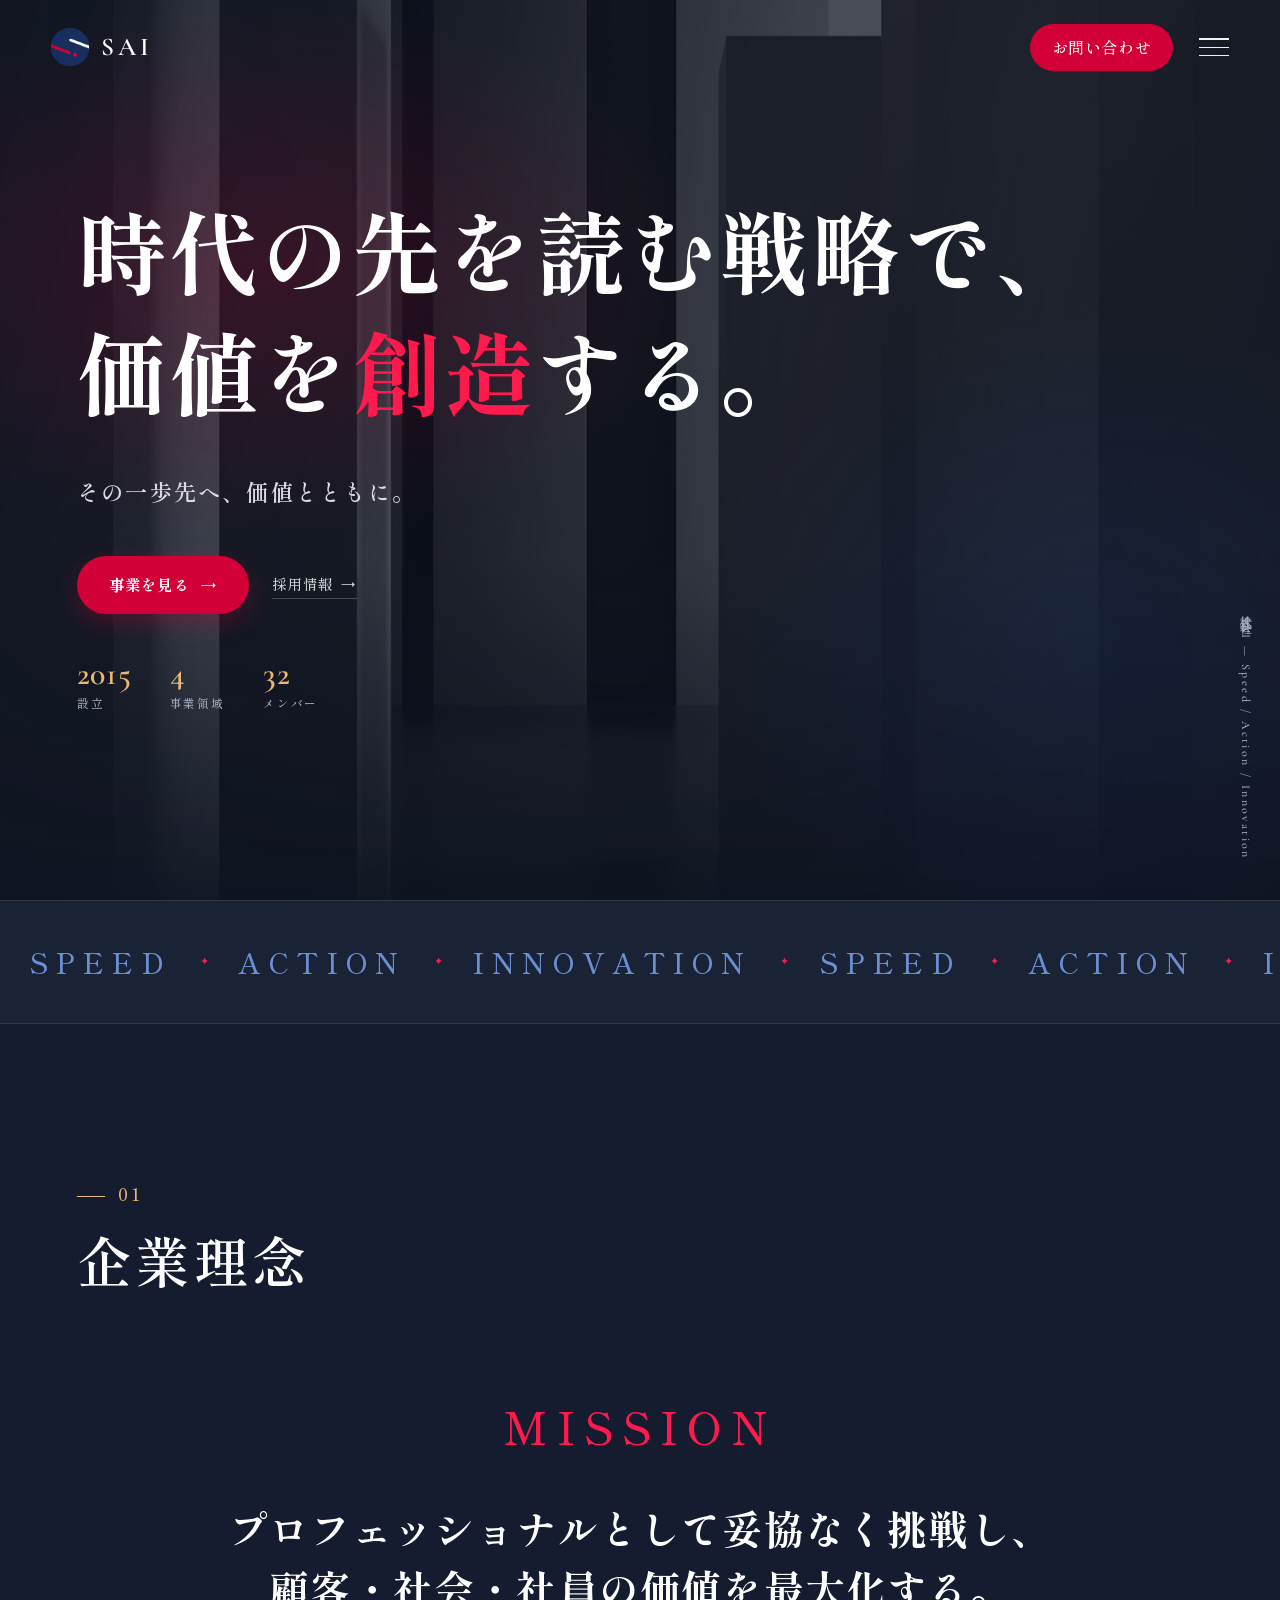
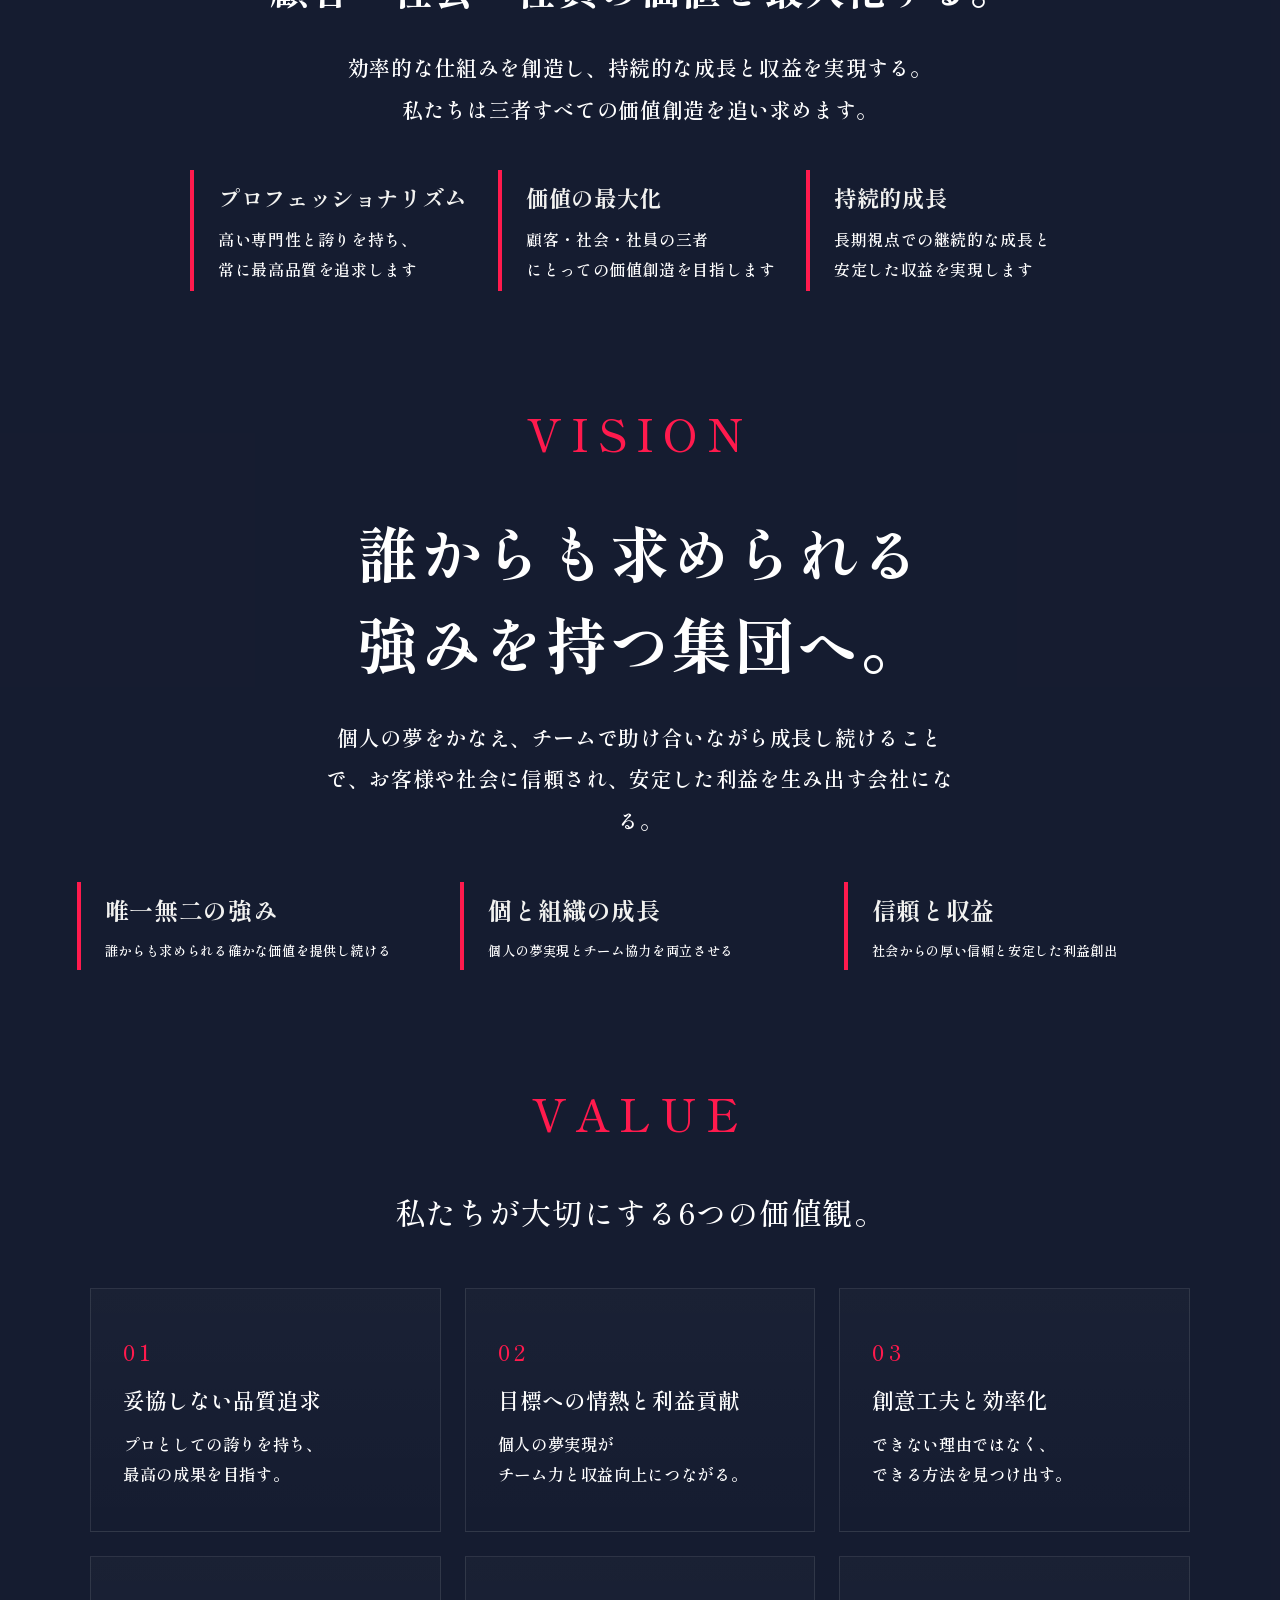
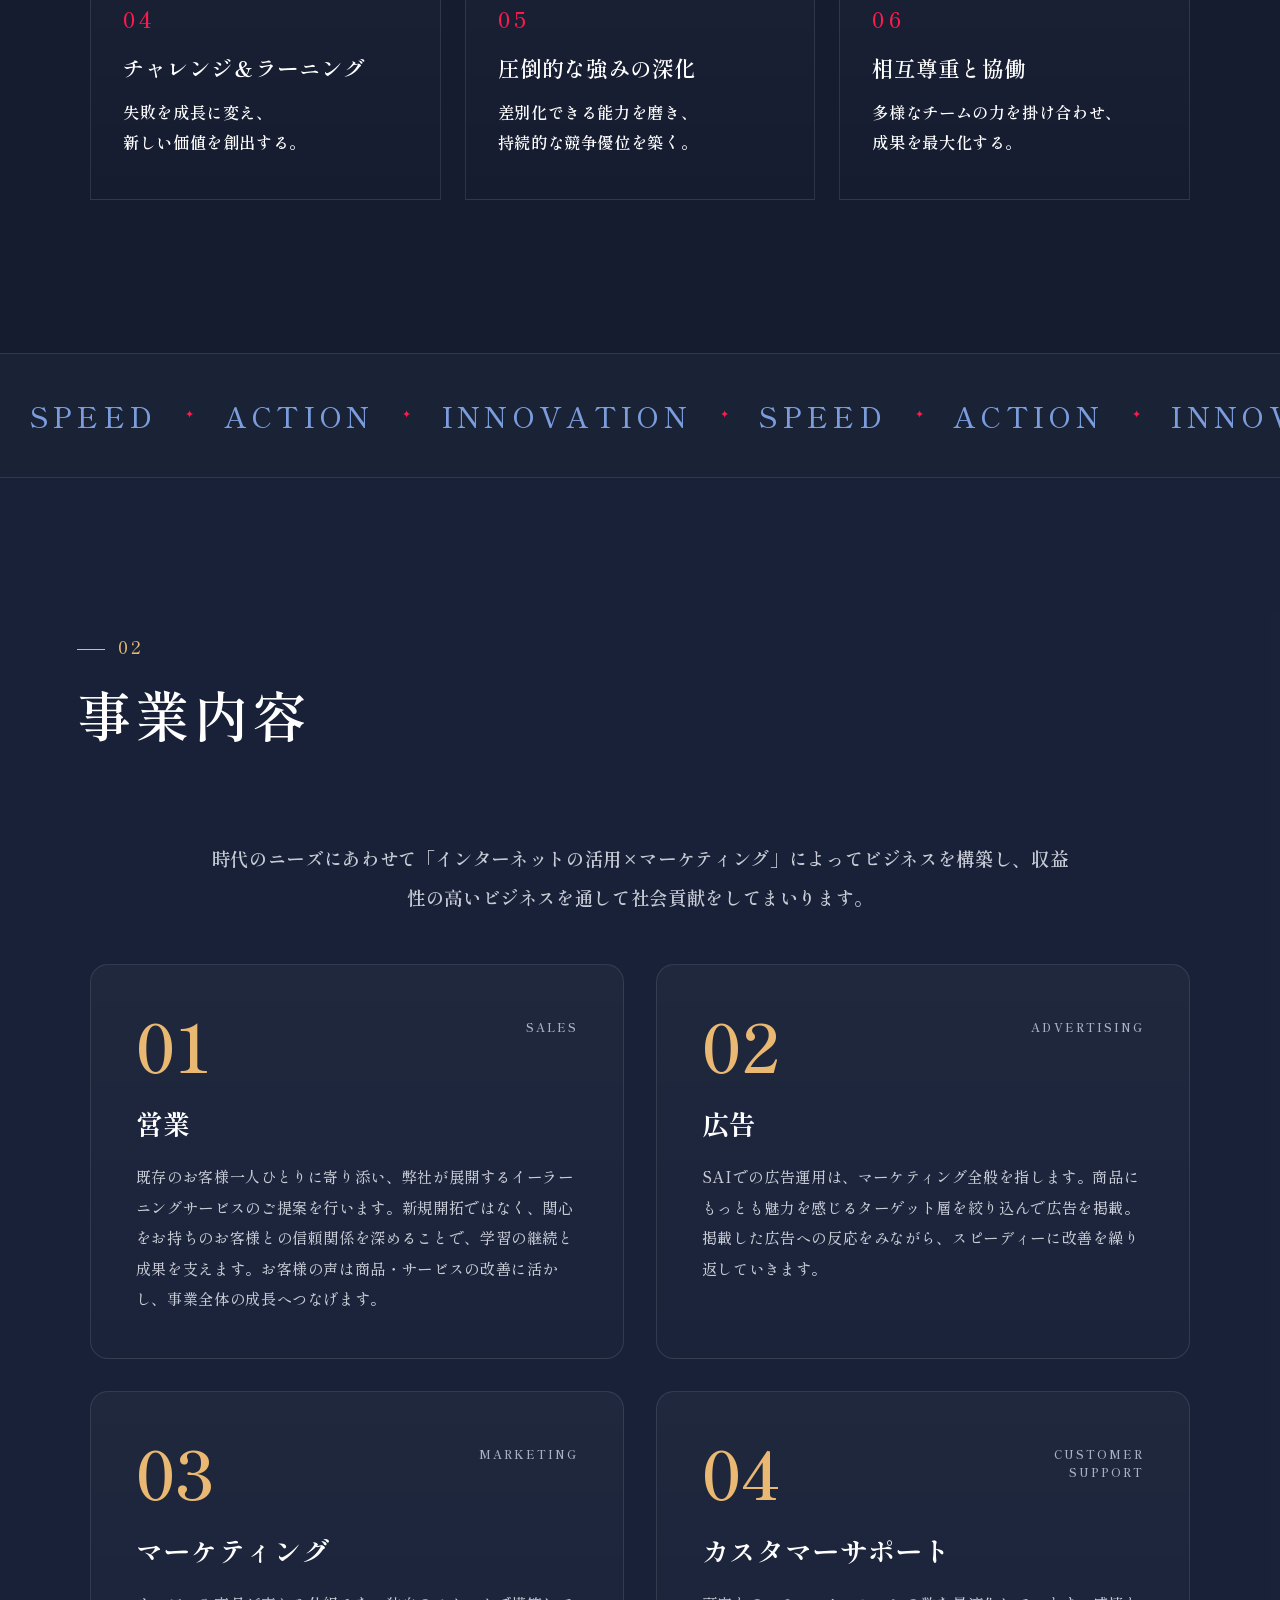
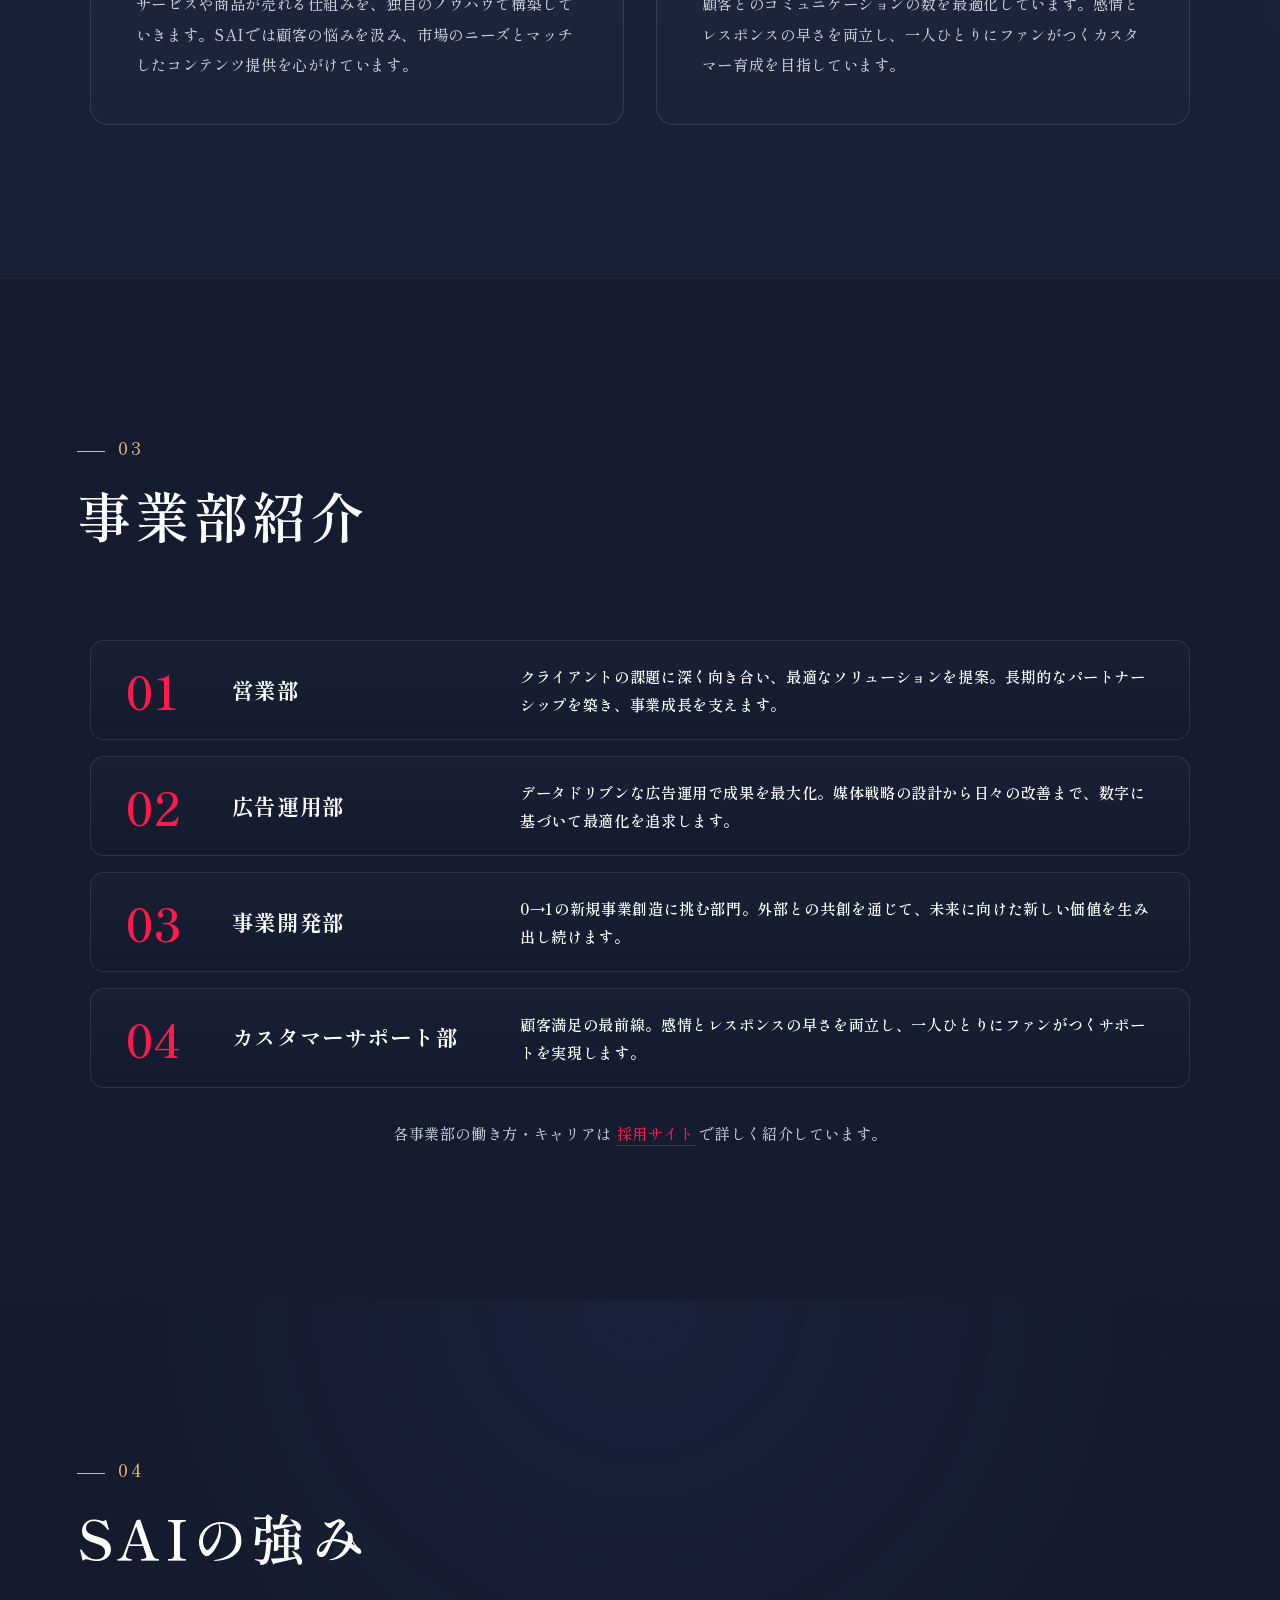
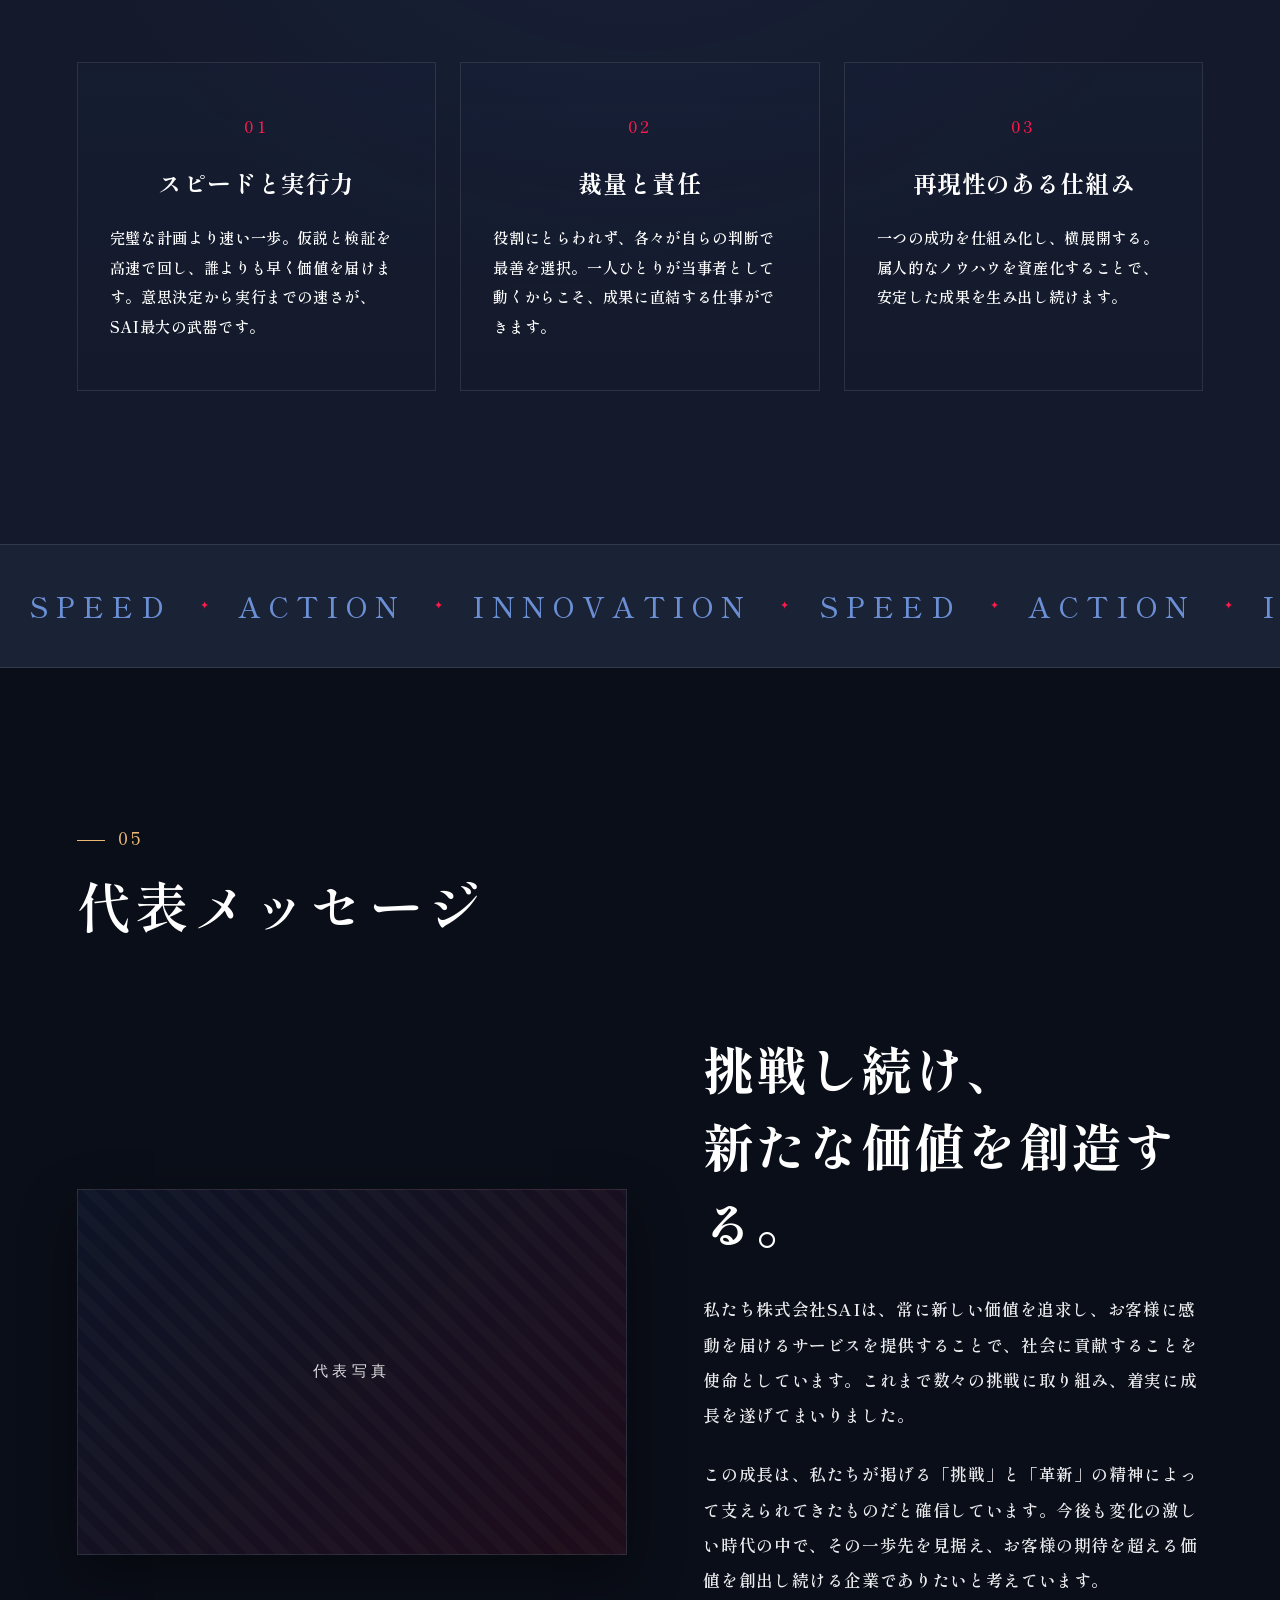
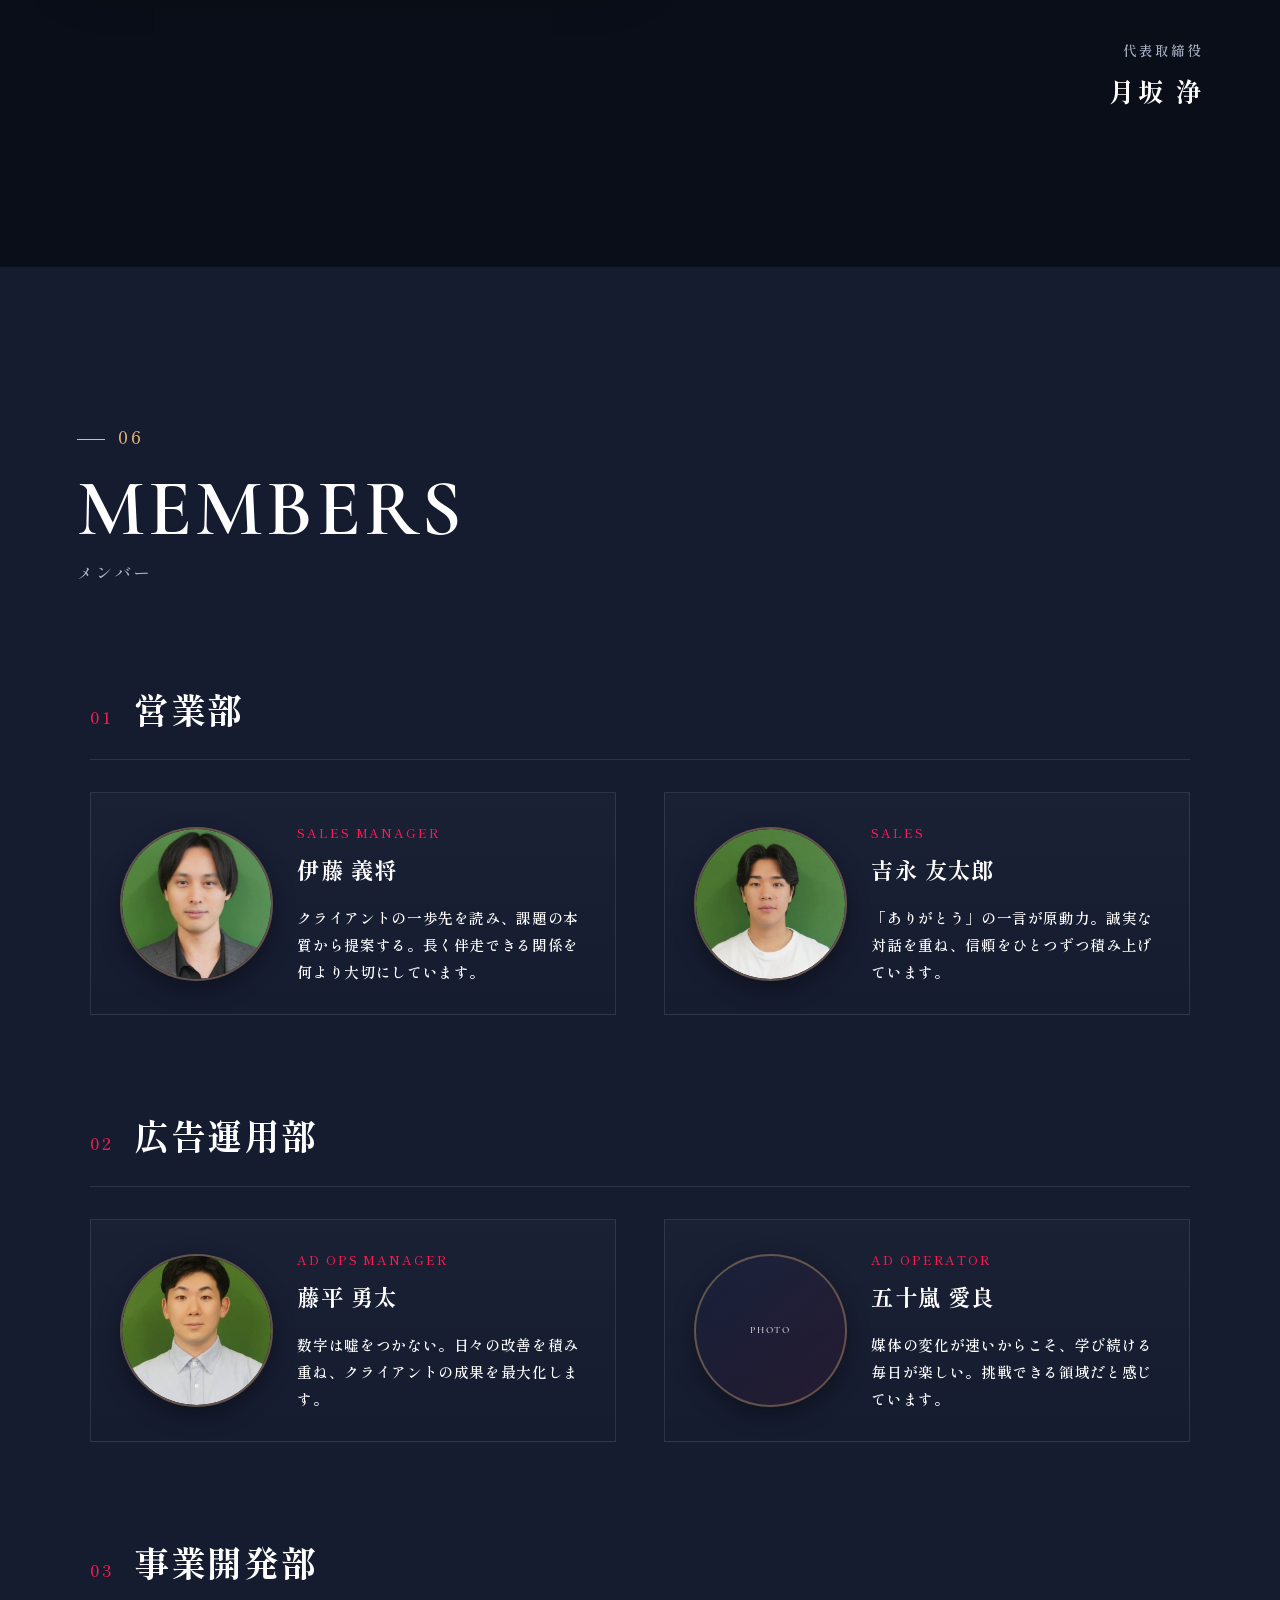
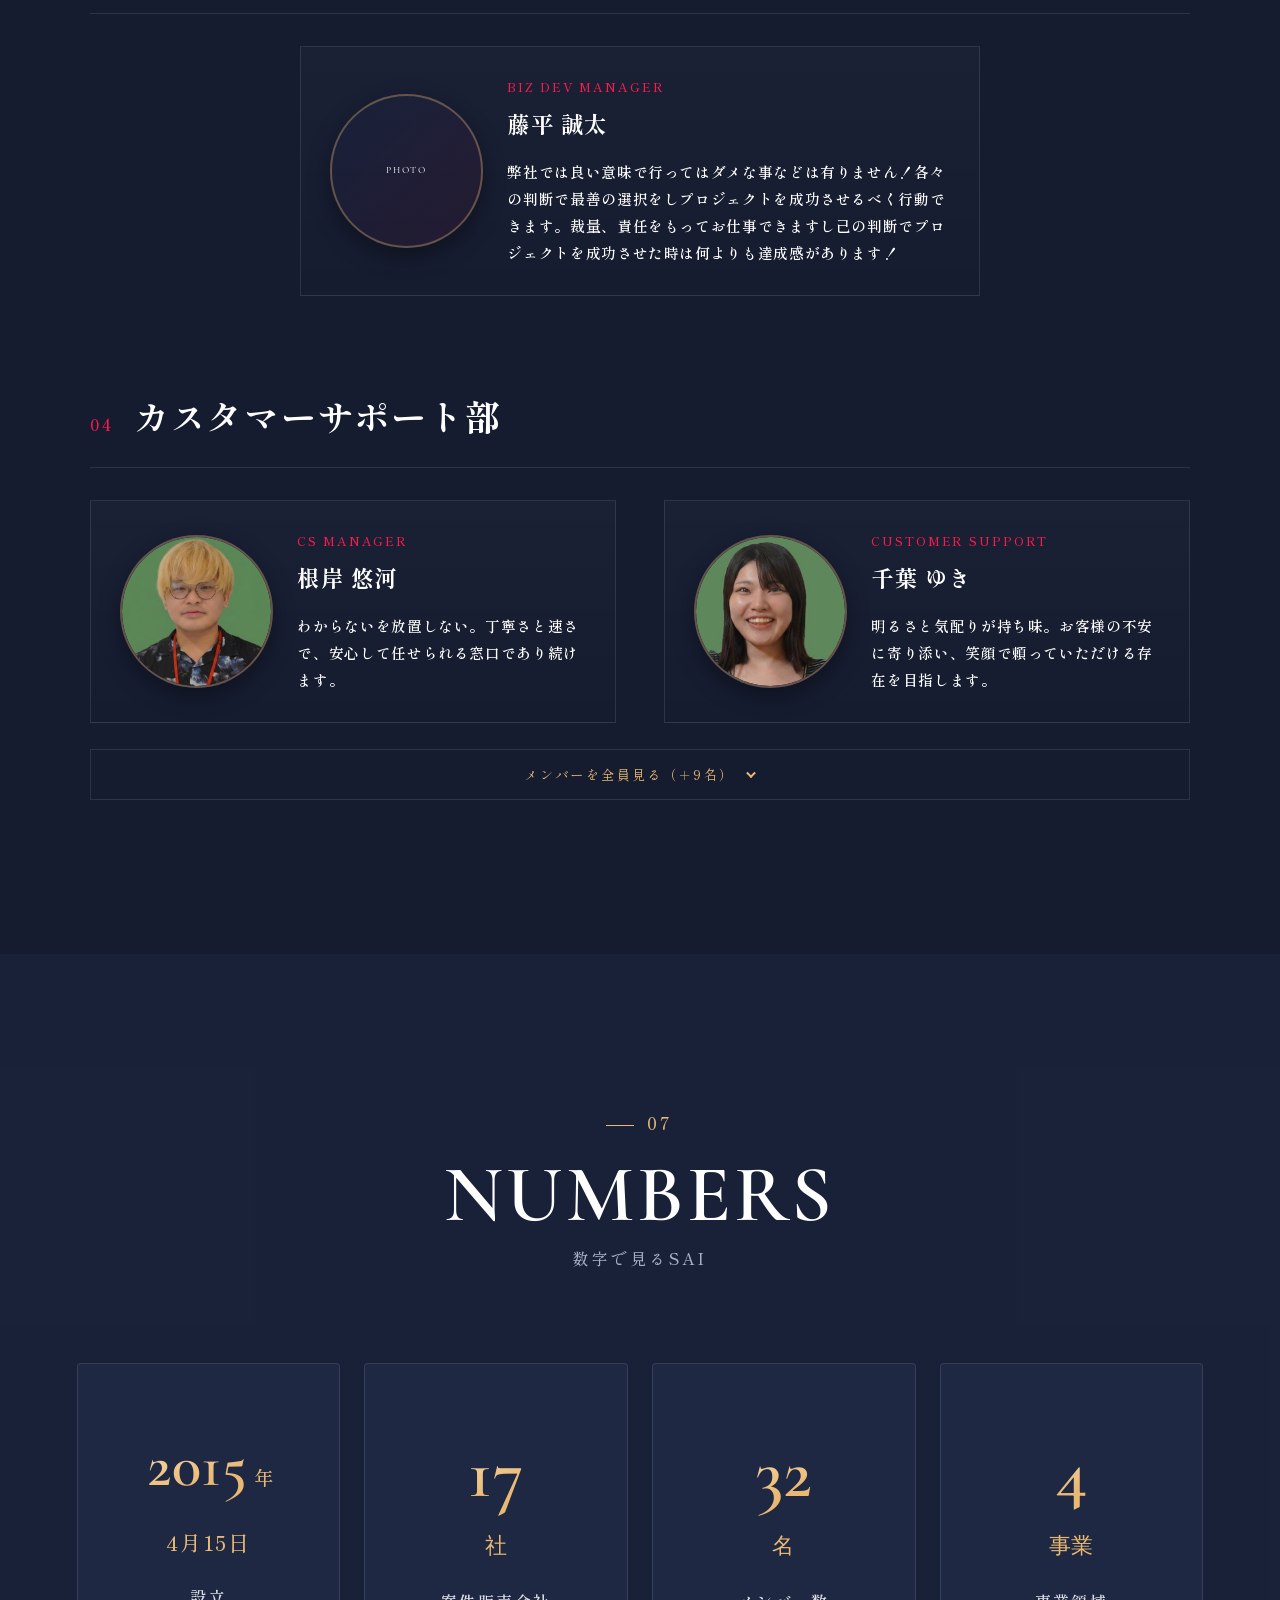
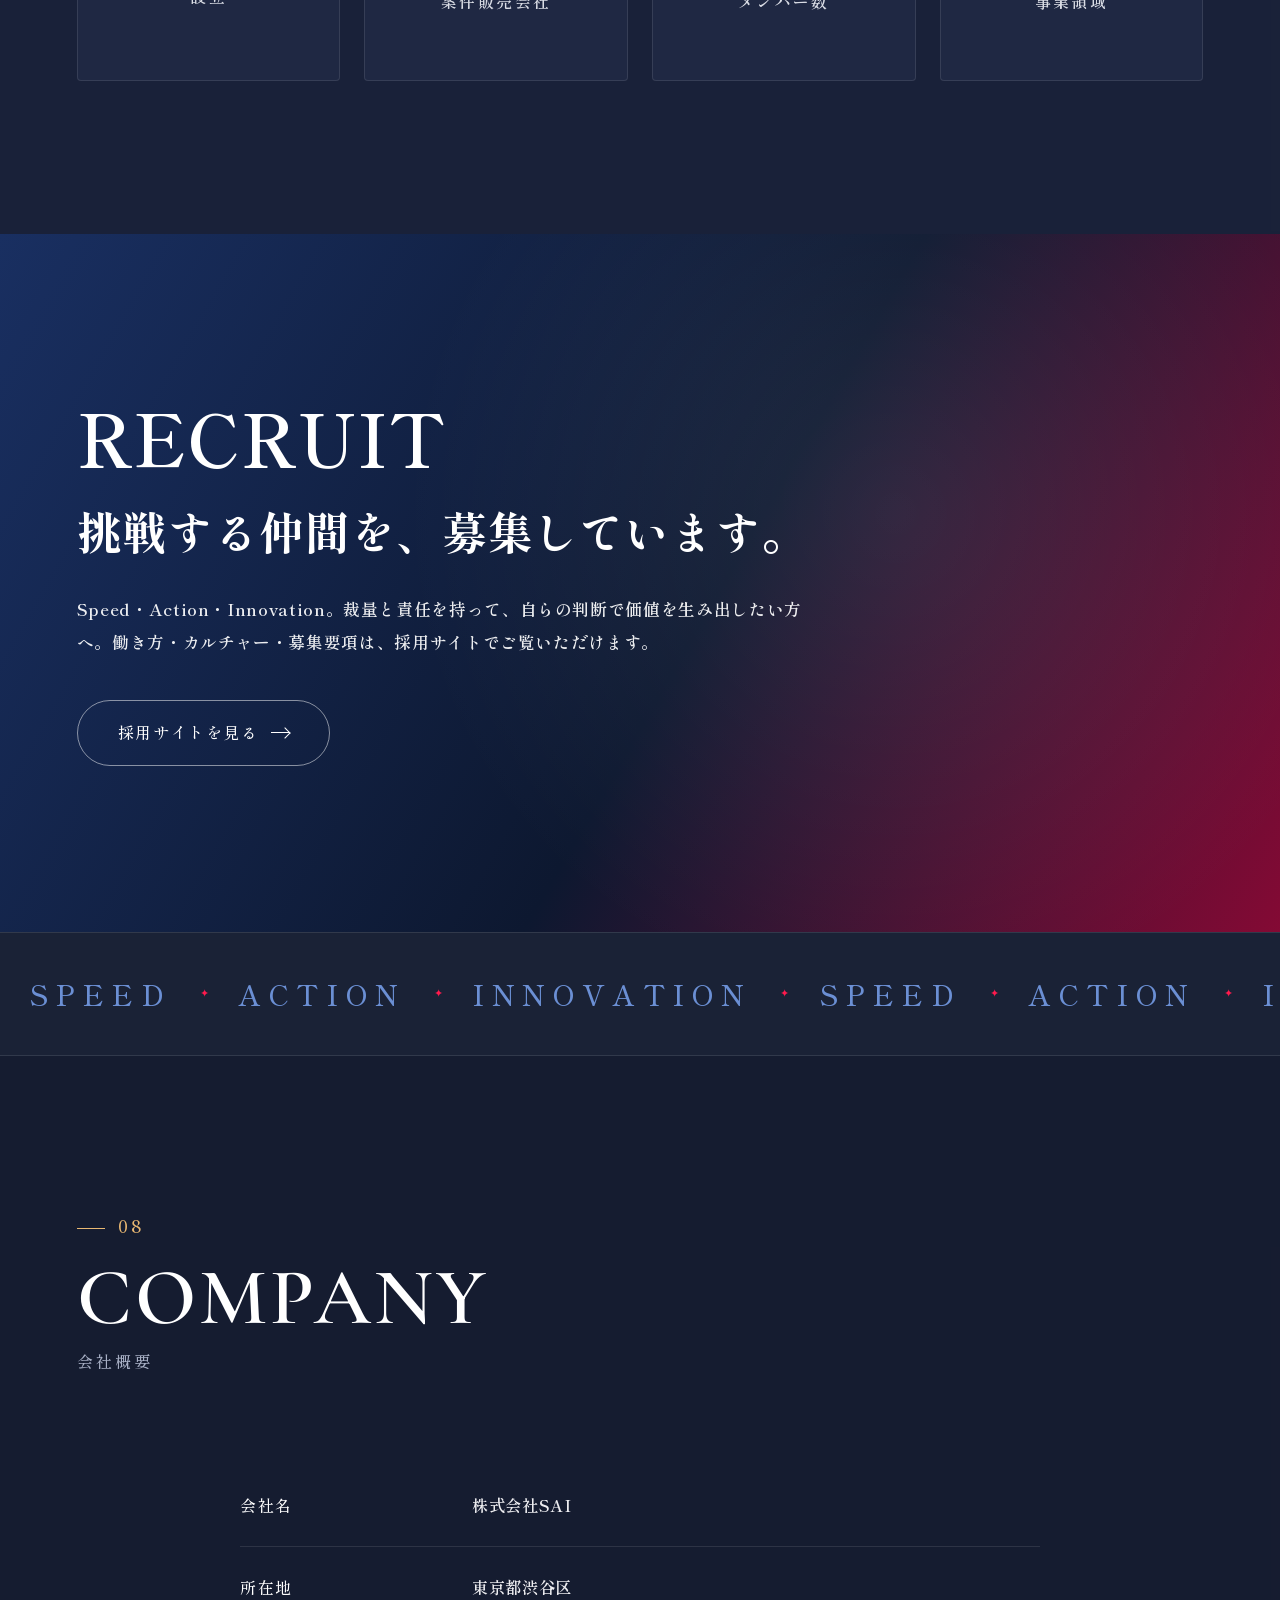
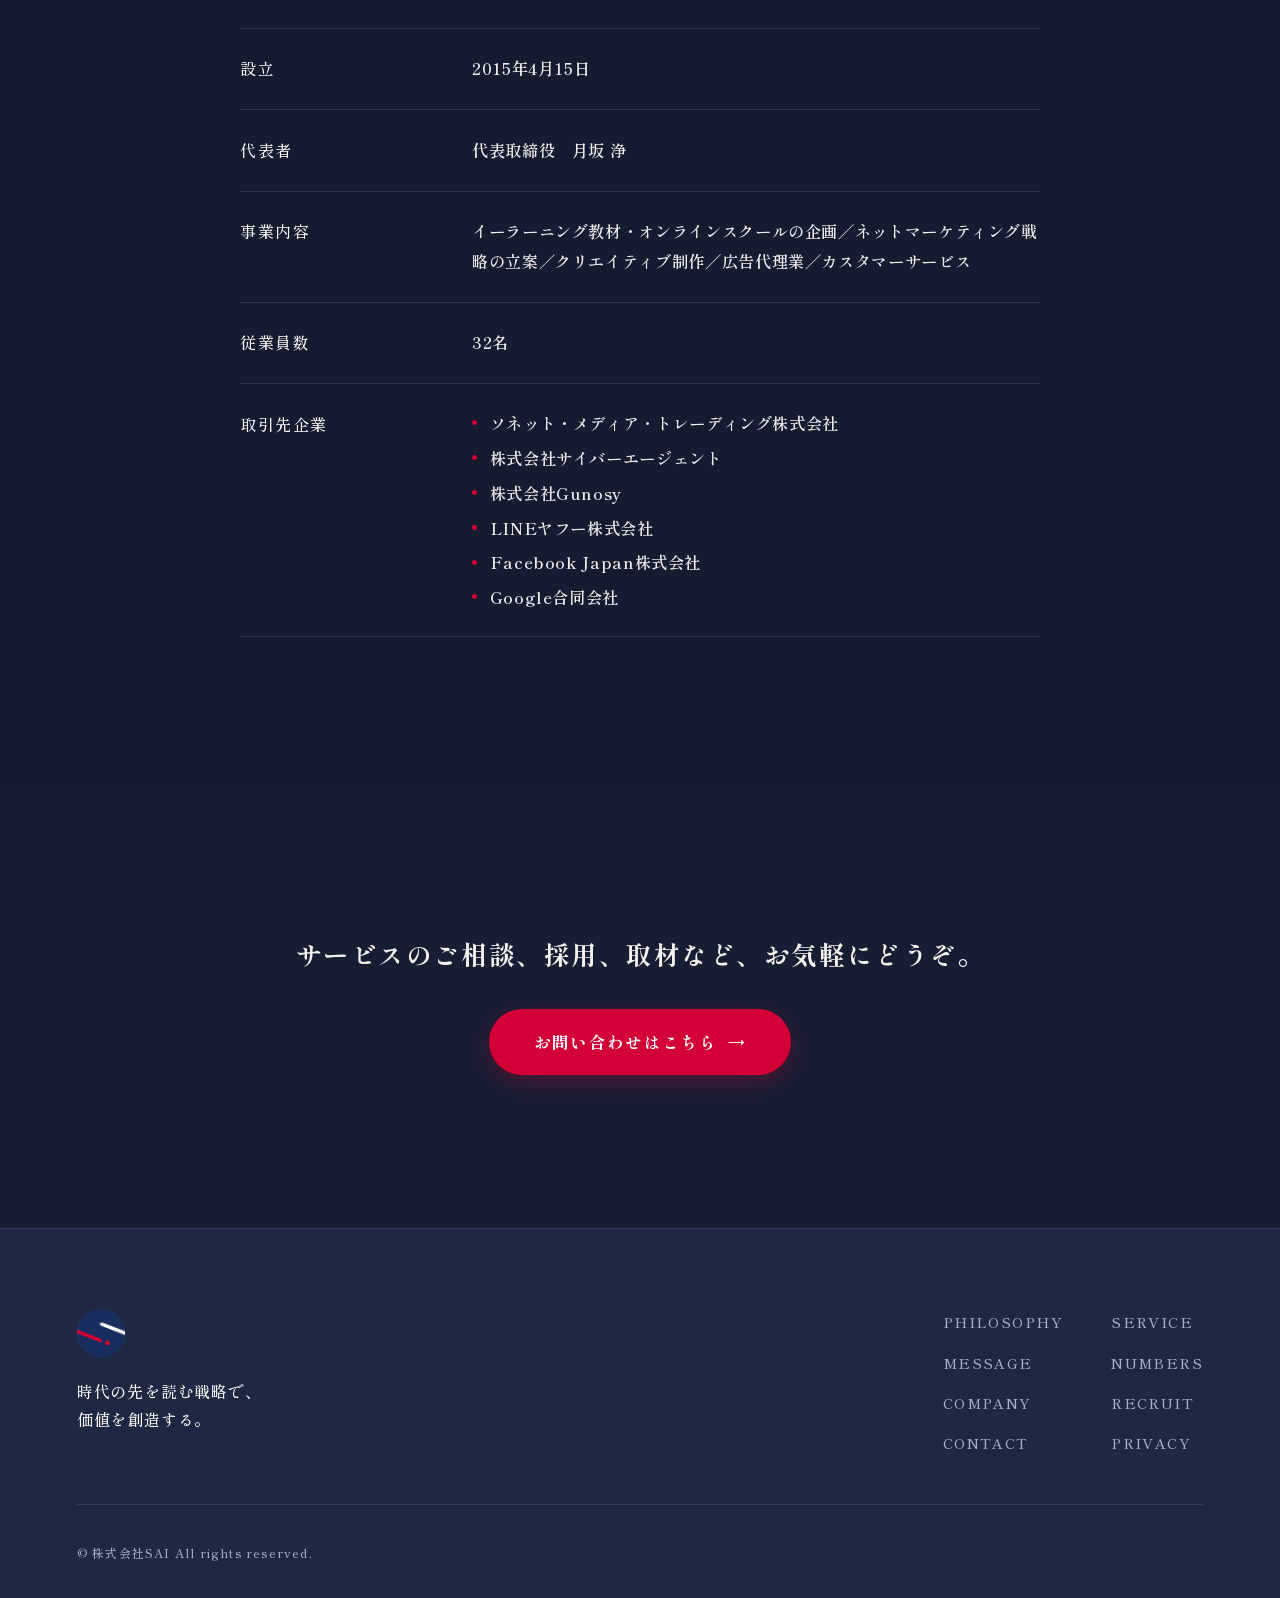
==== index.html @ 4ca471a1 "イラストアイコンを整理（山崎のみ残す） - 五十嵐・CS折りたたみ8名の似顔絵をプレースホルダーに戻し、画像ファイルを削除 - 山崎(Y・M)のイラストのみ維持、実写(伊藤/吉永/藤平勇太/根岸/千葉" ====
<!DOCTYPE html>
<html lang="ja">
<head>
<meta charset="UTF-8">
<meta name="viewport" content="width=device-width, initial-scale=1.0">
<title>株式会社SAI</title>
<meta name="description" content="株式会社SAIのコーポレートサイト。時代の先を読む戦略で、価値を創造する。マーケティング・事業開発・カスタマーサポートで企業の挑戦を加速させます。">
<meta name="keywords" content="株式会社SAI,SAI,マーケティング,広告運用,事業開発,渋谷,コーポレートサイト">
<link rel="icon" href="favicon.png" type="image/png">
<meta property="og:title" content="株式会社SAI">
<meta property="og:description" content="マーケティング・事業開発・カスタマーサポートで企業の挑戦を加速させます。">
<meta property="og:type" content="website">
<link rel="preconnect" href="https://fonts.googleapis.com">
<link rel="preconnect" href="https://fonts.gstatic.com" crossorigin>
<link href="https://fonts.googleapis.com/css2?family=Shippori+Mincho:wght@500;600;700;800&family=Zen+Kaku+Gothic+Antique:wght@400;500;700&family=Cormorant+Garamond:ital,wght@0,500;0,600;1,500&display=swap" rel="stylesheet">
<link rel="stylesheet" href="style.css">
</head>
<body>

<!-- 粒子アニメ背景 -->
<canvas id="particle-canvas"></canvas>
<div class="grain"></div>

<!-- ローディング -->
<div class="loader" id="loader">
    <div class="loader-logo">SAI</div>
    <div class="loader-bar"><span></span></div>
</div>

<!-- ヘッダー -->
<header class="header" id="header">
    <a href="#hero" class="header-logo">
        <img src="logo-mark.png" alt="SAI" class="header-logo-mark">
        <span class="header-logo-text">SAI</span>
    </a>
    <div class="header-actions">
        <a href="contact.html" class="nav-contact">お問い合わせ</a>
        <div class="menu-wrapper">
          <input type="checkbox" id="menu-toggle" hidden>
        
          <label class="menu-icon" for="menu-toggle">
            <span></span>
            <span></span>
            <span></span>
          </label>
        
          <div class="overlay"></div>
        
          <nav class="menu">
            <ul>
              <li><a href="#philosophy">企業理念</a></li>
              <li><a href="#service">事業内容</a></li>
              <li><a href="#members">メンバー</a></li>
              <li><a href="#company">会社概要</a></li>
              <li><a href="contact.html">お問い合わせ</a></li>
              <li><a href="recruit/index.html">採用サイト</a></li>
            </ul>
          </nav>
        </div>
    </div>
</header>

<main>

<section class="hero" id="hero">
    <div class="hero-slideshow" aria-hidden="true">
        <div class="hero-slide is-active" style="background-image:url('images/corp-hero.jpg')"></div>
        <div class="hero-scrim"></div>
    </div>
    <div class="hero-gradient"></div>
    <div class="hero-inner">
        <h1 class="hero-copy">
            <span class="line" data-reveal><span>時代の先を読む戦略で、</span></span>
            <span class="line" data-reveal><span>価値を<em>創造</em>する。</span></span>
        </h1>
        <p class="hero-lead" data-reveal>その一歩先へ、価値とともに。</p>
        <div class="hero-actions" data-reveal>
            <a href="#service" class="hero-cta">事業を見る<span class="hero-cta-arrow" aria-hidden="true">→</span></a>
            <a href="recruit/index.html" class="hero-cta-sub">採用情報<span aria-hidden="true">→</span></a>
        </div>
        <ul class="hero-trust" data-reveal>
            <li><strong>2015</strong><span>設立</span></li>
            <li><strong>4</strong><span>事業領域</span></li>
            <li><strong>32</strong><span>メンバー</span></li>
        </ul>
    </div>
    <div class="hero-side">株式会社SAI &mdash; Speed / Action / Innovation</div>
</section>


<div class="marquee" aria-hidden="true">
    <div class="marquee-track">
        <div class="marquee-set"><span class="marquee-word">SPEED</span><span class="marquee-dot">✦</span><span class="marquee-word">ACTION</span><span class="marquee-dot">✦</span><span class="marquee-word">INNOVATION</span><span class="marquee-dot">✦</span></div>
        <div class="marquee-set"><span class="marquee-word">SPEED</span><span class="marquee-dot">✦</span><span class="marquee-word">ACTION</span><span class="marquee-dot">✦</span><span class="marquee-word">INNOVATION</span><span class="marquee-dot">✦</span></div>
    </div>
</div>


<section class="philosophy" id="philosophy">
    <div class="sec-head" data-reveal>
        <span class="sec-num">01</span>
        <h2 class="sec-en sec-ja-main">企業理念</h2>
    </div>

    <div class="phil-block" data-reveal>
        <p class="phil-label">MISSION</p>
        <h3 class="phil-main centered">プロフェッショナルとして妥協なく挑戦し、<br>顧客・社会・社員の価値を最大化する。</h3>
        <p class="phil-text">効率的な仕組みを創造し、持続的な成長と収益を実現する。<br>私たちは三者すべての価値創造を追い求めます。</p>
        <div class="phil-mini-grid">
            <div class="phil-mini"><h4>プロフェッショナリズム</h4><p>高い専門性と誇りを持ち、<br>常に最高品質を追求します</p></div>
            <div class="phil-mini"><h4>価値の最大化</h4><p>顧客・社会・社員の三者<br>にとっての価値創造を目指します</p></div>
            <div class="phil-mini"><h4>持続的成長</h4><p>長期視点での継続的な成長と<br>安定した収益を実現します</p></div>
        </div>
    </div>

    <div class="phil-block vision-block" data-reveal>
        <p class="phil-label">VISION</p>
        <h3 class="phil-main">誰からも求められる<br>強みを持つ集団へ。</h3>
        <p class="phil-text">個人の夢をかなえ、チームで助け合いながら成長し続けることで、お客様や社会に信頼され、安定した利益を生み出す会社になる。</p>
        <div class="phil-mini-grid">
            <div class="phil-mini"><h4>唯一無二の強み</h4><p>誰からも求められる確かな価値を提供し続ける</p></div>
            <div class="phil-mini"><h4>個と組織の成長</h4><p>個人の夢実現とチーム協力を両立させる</p></div>
            <div class="phil-mini"><h4>信頼と収益</h4><p>社会からの厚い信頼と安定した利益創出</p></div>
        </div>
    </div>

    <div class="phil-values">
        <p class="phil-label" data-reveal>VALUE</p>
        <h3 class="phil-values-lead" data-reveal>私たちが大切にする6つの価値観。</h3>
        <div class="value-grid value-grid-6">
            <div class="value-card" data-reveal>
                <span class="value-num">01</span>
                <h4>妥協しない品質追求</h4>
                <p class="value-desc">プロとしての誇りを持ち、<br>最高の成果を目指す。</p>
            </div>
            <div class="value-card" data-reveal>
                <span class="value-num">02</span>
                <h4>目標への情熱と利益貢献</h4>
                <p class="value-desc">個人の夢実現が<br>チーム力と収益向上につながる。</p>
            </div>
            <div class="value-card" data-reveal>
                <span class="value-num">03</span>
                <h4>創意工夫と効率化</h4>
                <p class="value-desc">できない理由ではなく、<br>できる方法を見つけ出す。</p>
            </div>
            <div class="value-card" data-reveal>
                <span class="value-num">04</span>
                <h4>チャレンジ＆ラーニング</h4>
                <p class="value-desc">失敗を成長に変え、<br>新しい価値を創出する。</p>
            </div>
            <div class="value-card" data-reveal>
                <span class="value-num">05</span>
                <h4>圧倒的な強みの深化</h4>
                <p class="value-desc">差別化できる能力を磨き、<br>持続的な競争優位を築く。</p>
            </div>
            <div class="value-card" data-reveal>
                <span class="value-num">06</span>
                <h4>相互尊重と協働</h4>
                <p class="value-desc">多様なチームの力を掛け合わせ、<br>成果を最大化する。</p>
            </div>
        </div>
    </div>
</section>


<div class="marquee marquee-reverse" aria-hidden="true">
    <div class="marquee-track">
        <div class="marquee-set"><span class="marquee-word">SPEED</span><span class="marquee-dot">✦</span><span class="marquee-word">ACTION</span><span class="marquee-dot">✦</span><span class="marquee-word">INNOVATION</span><span class="marquee-dot">✦</span></div>
        <div class="marquee-set"><span class="marquee-word">SPEED</span><span class="marquee-dot">✦</span><span class="marquee-word">ACTION</span><span class="marquee-dot">✦</span><span class="marquee-word">INNOVATION</span><span class="marquee-dot">✦</span></div>
    </div>
</div>


<section class="service" id="service">
    <div class="sec-head" data-reveal>
        <span class="sec-num">02</span>
        <h2 class="sec-en sec-ja-main">事業内容</h2>
    </div>

    <p class="svc-lead" data-reveal>時代のニーズにあわせて「インターネットの活用×マーケティング」によってビジネスを構築し、収益性の高いビジネスを通して社会貢献をしてまいります。</p>

    <div class="svc-grid">
        <article class="svc-card" data-reveal>
            <div class="svc-head">
                <span class="svc-no">01</span>
                <span class="svc-en">SALES</span>
            </div>
            <h3 class="svc-title">営業</h3>
            <p class="svc-text">既存のお客様一人ひとりに寄り添い、弊社が展開するイーラーニングサービスのご提案を行います。新規開拓ではなく、関心をお持ちのお客様との信頼関係を深めることで、学習の継続と成果を支えます。お客様の声は商品・サービスの改善に活かし、事業全体の成長へつなげます。</p>
        </article>

        <article class="svc-card" data-reveal>
            <div class="svc-head">
                <span class="svc-no">02</span>
                <span class="svc-en">ADVERTISING</span>
            </div>
            <h3 class="svc-title">広告</h3>
            <p class="svc-text">SAIでの広告運用は、マーケティング全般を指します。商品にもっとも魅力を感じるターゲット層を絞り込んで広告を掲載。掲載した広告への反応をみながら、スピーディーに改善を繰り返していきます。</p>
        </article>

        <article class="svc-card" data-reveal>
            <div class="svc-head">
                <span class="svc-no">03</span>
                <span class="svc-en">MARKETING</span>
            </div>
            <h3 class="svc-title">マーケティング</h3>
            <p class="svc-text">サービスや商品が売れる仕組みを、独自のノウハウで構築していきます。SAIでは顧客の悩みを汲み、市場のニーズとマッチしたコンテンツ提供を心がけています。</p>
        </article>

        <article class="svc-card" data-reveal>
            <div class="svc-head">
                <span class="svc-no">04</span>
                <span class="svc-en">CUSTOMER<br>SUPPORT</span>
            </div>
            <h3 class="svc-title">カスタマーサポート</h3>
            <p class="svc-text">顧客とのコミュニケーションの数を最適化しています。感情とレスポンスの早さを両立し、一人ひとりにファンがつくカスタマー育成を目指しています。</p>
        </article>
    </div>
</section>


<!-- 事業部紹介（概要） -->
<section class="dept-intro" id="dept-intro">
    <div class="sec-head" data-reveal>
        <span class="sec-num">03</span>
        <h2 class="sec-en sec-ja-main">事業部紹介</h2>
    </div>
    <div class="dept-intro-grid">
        <article class="dept-intro-card" data-reveal>
            <span class="dept-intro-no">01</span>
            <h3>営業部</h3>
            <p>クライアントの課題に深く向き合い、最適なソリューションを提案。長期的なパートナーシップを築き、事業成長を支えます。</p>
        </article>
        <article class="dept-intro-card" data-reveal>
            <span class="dept-intro-no">02</span>
            <h3>広告運用部</h3>
            <p>データドリブンな広告運用で成果を最大化。媒体戦略の設計から日々の改善まで、数字に基づいて最適化を追求します。</p>
        </article>
        <article class="dept-intro-card" data-reveal>
            <span class="dept-intro-no">03</span>
            <h3>事業開発部</h3>
            <p>0→1の新規事業創造に挑む部門。外部との共創を通じて、未来に向けた新しい価値を生み出し続けます。</p>
        </article>
        <article class="dept-intro-card" data-reveal>
            <span class="dept-intro-no">04</span>
            <h3>カスタマーサポート部</h3>
            <p>顧客満足の最前線。感情とレスポンスの早さを両立し、一人ひとりにファンがつくサポートを実現します。</p>
        </article>
    </div>
    <p class="dept-intro-more" data-reveal>各事業部の働き方・キャリアは <a href="recruit/index.html">採用サイト</a> で詳しく紹介しています。</p>
</section>


<!-- 強み -->
<section class="strength" id="strength">
    <div class="sec-head" data-reveal>
        <span class="sec-num">04</span>
        <h2 class="sec-en sec-ja-main">SAIの強み</h2>
    </div>
    <div class="strength-grid">
        <article class="strength-card" data-reveal>
            <span class="strength-no">01</span>
            <h3>スピードと実行力</h3>
            <p>完璧な計画より速い一歩。仮説と検証を高速で回し、誰よりも早く価値を届けます。意思決定から実行までの速さが、SAI最大の武器です。</p>
        </article>
        <article class="strength-card" data-reveal>
            <span class="strength-no">02</span>
            <h3>裁量と責任</h3>
            <p>役割にとらわれず、各々が自らの判断で最善を選択。一人ひとりが当事者として動くからこそ、成果に直結する仕事ができます。</p>
        </article>
        <article class="strength-card" data-reveal>
            <span class="strength-no">03</span>
            <h3>再現性のある仕組み</h3>
            <p>一つの成功を仕組み化し、横展開する。属人的なノウハウを資産化することで、安定した成果を生み出し続けます。</p>
        </article>
    </div>
</section>


<div class="marquee" aria-hidden="true">
    <div class="marquee-track">
        <div class="marquee-set"><span class="marquee-word">SPEED</span><span class="marquee-dot">✦</span><span class="marquee-word">ACTION</span><span class="marquee-dot">✦</span><span class="marquee-word">INNOVATION</span><span class="marquee-dot">✦</span></div>
        <div class="marquee-set"><span class="marquee-word">SPEED</span><span class="marquee-dot">✦</span><span class="marquee-word">ACTION</span><span class="marquee-dot">✦</span><span class="marquee-word">INNOVATION</span><span class="marquee-dot">✦</span></div>
    </div>
</div>


<section class="message" id="message">
    <div class="sec-head" data-reveal>
        <span class="sec-num">05</span>
        <h2 class="sec-en sec-ja-main">代表メッセージ</h2>
    </div>
    <div class="message-inner">
        <div class="message-photo" data-reveal>
            <div class="ceo-photo is-ph"><span class="ph-label">代表写真</span></div>
        </div>
        <div class="message-body" data-reveal>
            <h3 class="message-catch">挑戦し続け、<br>新たな価値を創造する。</h3>
            <p class="message-text">私たち株式会社SAIは、常に新しい価値を追求し、お客様に感動を届けるサービスを提供することで、社会に貢献することを使命としています。これまで数々の挑戦に取り組み、着実に成長を遂げてまいりました。</p>
            <p class="message-text">この成長は、私たちが掲げる「挑戦」と「革新」の精神によって支えられてきたものだと確信しています。今後も変化の激しい時代の中で、その一歩先を見据え、お客様の期待を超える価値を創出し続ける企業でありたいと考えています。</p>
            <div class="message-sign">
                <div class="sign-name"><span>代表取締役</span><strong>月坂 浄</strong></div>
            </div>
        </div>
    </div>
</section>


<!-- メンバー（事業部別・各部2名） -->
<section class="members" id="members">
    <div class="sec-head" data-reveal>
        <span class="sec-num">06</span>
        <h2 class="sec-en">MEMBERS</h2>
        <p class="sec-ja">メンバー</p>
    </div>

    <div class="dept-list">

        <div class="dept" data-reveal>
            <div class="dept-head">
                <span class="dept-no">01</span>
                <h3 class="dept-name">営業部</h3>
            </div>
            <div class="dept-members">
                <article class="mem-card">
                    <div class="mem-photo"><img src="images/members/itou-icon.jpg" alt="伊藤 義将"></div>
                    <div class="mem-body">
                        <p class="mem-role">SALES MANAGER</p>
                        <h4 class="mem-name">伊藤 義将</h4>
                        <p class="mem-comment">クライアントの一歩先を読み、課題の本質から提案する。長く伴走できる関係を何より大切にしています。</p>
                    </div>
                </article>
                <article class="mem-card">
                    <div class="mem-photo"><img src="images/members/yoshinaga-icon.jpg" alt="吉永 友太郎"></div>
                    <div class="mem-body">
                        <p class="mem-role">SALES</p>
                        <h4 class="mem-name">吉永 友太郎</h4>
                        <p class="mem-comment">「ありがとう」の一言が原動力。誠実な対話を重ね、信頼をひとつずつ積み上げています。</p>
                    </div>
                </article>
            </div>
        </div>

        <div class="dept" data-reveal>
            <div class="dept-head">
                <span class="dept-no">02</span>
                <h3 class="dept-name">広告運用部</h3>
            </div>
            <div class="dept-members">
                <article class="mem-card">
                    <div class="mem-photo"><img src="images/members/fujihira-icon.jpg" alt="藤平 勇太"></div>
                    <div class="mem-body">
                        <p class="mem-role">AD OPS MANAGER</p>
                        <h4 class="mem-name">藤平 勇太</h4>
                        <p class="mem-comment">数字は嘘をつかない。日々の改善を積み重ね、クライアントの成果を最大化します。</p>
                    </div>
                </article>
                <article class="mem-card">
                    <div class="mem-photo"><span class="ph-label">PHOTO</span></div>
                    <div class="mem-body">
                        <p class="mem-role">AD OPERATOR</p>
                        <h4 class="mem-name">五十嵐 愛良</h4>
                        <p class="mem-comment">媒体の変化が速いからこそ、学び続ける毎日が楽しい。挑戦できる領域だと感じています。</p>
                    </div>
                </article>
            </div>
        </div>

        <div class="dept" data-reveal>
            <div class="dept-head">
                <span class="dept-no">03</span>
                <h3 class="dept-name">事業開発部</h3>
            </div>
            <div class="dept-members dept-solo">
                <article class="mem-card">
                    <div class="mem-photo"><span class="ph-label">PHOTO</span></div>
                    <div class="mem-body">
                        <p class="mem-role">BIZ DEV MANAGER</p>
                        <h4 class="mem-name">藤平 誠太</h4>
                        <p class="mem-comment">弊社では良い意味で行ってはダメな事などは有りません！各々の判断で最善の選択をしプロジェクトを成功させるべく行動できます。裁量、責任をもってお仕事できますし己の判断でプロジェクトを成功させた時は何よりも達成感があります！</p>
                    </div>
                </article>
            </div>
        </div>

        <div class="dept" data-reveal>
            <div class="dept-head">
                <span class="dept-no">04</span>
                <h3 class="dept-name">カスタマーサポート部</h3>
            </div>
            <div class="dept-members">
                <article class="mem-card">
                    <div class="mem-photo"><img src="images/members/negishi-icon.jpg" alt="根岸 悠河"></div>
                    <div class="mem-body">
                        <p class="mem-role">CS MANAGER</p>
                        <h4 class="mem-name">根岸 悠河</h4>
                        <p class="mem-comment">わからないを放置しない。丁寧さと速さで、安心して任せられる窓口であり続けます。</p>
                    </div>
                </article>
                <article class="mem-card">
                    <div class="mem-photo"><img src="images/members/chiba-icon.jpg" alt="千葉 ゆき"></div>
                    <div class="mem-body">
                        <p class="mem-role">CUSTOMER SUPPORT</p>
                        <h4 class="mem-name">千葉 ゆき</h4>
                        <p class="mem-comment">明るさと気配りが持ち味。お客様の不安に寄り添い、笑顔で頼っていただける存在を目指します。</p>
                    </div>
                </article>
            </div>

            <!-- 3人目以降は折りたたみ。この .dept-members の中に .mem-card を足すだけで
                 下のボタンが自動表示され、人数（＋N名）も自動計算される。
                 空のあいだはボタンごと非表示になる。 -->
            <div class="dept-more" id="dept-more-cs" inert>
                <div class="dept-members">
                    <article class="mem-card">
                        <div class="mem-photo"><span class="ph-label">PHOTO</span></div>
                        <div class="mem-body">
                            <p class="mem-role">CUSTOMER SUPPORT</p>
                            <h4 class="mem-name">I・K</h4>
                        </div>
                    </article>
                    <article class="mem-card">
                        <div class="mem-photo"><span class="ph-label">PHOTO</span></div>
                        <div class="mem-body">
                            <p class="mem-role">CUSTOMER SUPPORT</p>
                            <h4 class="mem-name">K・M</h4>
                        </div>
                    </article>
                    <article class="mem-card">
                        <div class="mem-photo"><span class="ph-label">PHOTO</span></div>
                        <div class="mem-body">
                            <p class="mem-role">CUSTOMER SUPPORT</p>
                            <h4 class="mem-name">M・T</h4>
                        </div>
                    </article>
                    <article class="mem-card">
                        <div class="mem-photo"><span class="ph-label">PHOTO</span></div>
                        <div class="mem-body">
                            <p class="mem-role">CUSTOMER SUPPORT</p>
                            <h4 class="mem-name">M・T</h4>
                        </div>
                    </article>
                    <article class="mem-card">
                        <div class="mem-photo"><span class="ph-label">PHOTO</span></div>
                        <div class="mem-body">
                            <p class="mem-role">CUSTOMER SUPPORT</p>
                            <h4 class="mem-name">O・N</h4>
                        </div>
                    </article>
                    <article class="mem-card">
                        <div class="mem-photo"><span class="ph-label">PHOTO</span></div>
                        <div class="mem-body">
                            <p class="mem-role">CUSTOMER SUPPORT</p>
                            <h4 class="mem-name">S・M</h4>
                        </div>
                    </article>
                    <article class="mem-card">
                        <div class="mem-photo"><span class="ph-label">PHOTO</span></div>
                        <div class="mem-body">
                            <p class="mem-role">CUSTOMER SUPPORT</p>
                            <h4 class="mem-name">T・Y</h4>
                        </div>
                    </article>
                    <article class="mem-card">
                        <div class="mem-photo"><span class="ph-label">PHOTO</span></div>
                        <div class="mem-body">
                            <p class="mem-role">CUSTOMER SUPPORT</p>
                            <h4 class="mem-name">T・K</h4>
                        </div>
                    </article>
                    <article class="mem-card">
                        <div class="mem-photo"><img src="images/members/yamazaki-icon.jpg" alt="Y・M"></div>
                        <div class="mem-body">
                            <p class="mem-role">CUSTOMER SUPPORT</p>
                            <h4 class="mem-name">Y・M</h4>
                        </div>
                    </article>
                </div>
            </div>
            <button class="dept-more-btn" type="button" aria-expanded="false" aria-controls="dept-more-cs" hidden>
                <span class="dept-more-label">メンバーを全員見る</span>
                <span class="dept-more-arrow" aria-hidden="true"></span>
            </button>
        </div>

    </div>
</section>


<section class="numbers" id="numbers">
    <div class="sec-head" data-reveal>
        <span class="sec-num">07</span>
        <h2 class="sec-en">NUMBERS</h2>
        <p class="sec-ja">数字で見るSAI</p>
    </div>
    <div class="num-grid">
        <div class="num-card" data-reveal>
            <span class="num-line"><span class="num-val" data-count="2015">2015</span><span class="num-suffix">年</span></span>
            <span class="num-date">4月15日</span>
            <span class="num-label">設立</span>
        </div>
        <div class="num-card" data-reveal>
            <span class="num-val" data-count="17">0</span><span class="num-suffix">社</span>
            <span class="num-label">案件販売会社</span>
        </div>
        <div class="num-card" data-reveal>
            <span class="num-val" data-count="32">0</span><span class="num-suffix">名</span>
            <span class="num-label">メンバー数</span>
        </div>
        <div class="num-card" data-reveal>
            <span class="num-val" data-count="4">0</span><span class="num-suffix">事業</span>
            <span class="num-label">事業領域</span>
        </div>
    </div>
</section>

<!-- 採用サイトへの導線バナー -->
<section class="recruit" id="recruit">
    <div class="recruit-bg"></div>
    <div class="recruit-inner align-top-left" data-reveal>
        <h2 class="recruit-en">RECRUIT</h2>
        <p class="recruit-catch">挑戦する仲間を、募集しています。</p>
        <p class="recruit-text">Speed・Action・Innovation。裁量と責任を持って、自らの判断で価値を生み出したい方へ。働き方・カルチャー・募集要項は、採用サイトでご覧いただけます。</p>
        <a href="recruit/index.html" class="recruit-btn">採用サイトを見る<i></i></a>
    </div>
</section>


<div class="marquee" aria-hidden="true">
    <div class="marquee-track">
        <div class="marquee-set"><span class="marquee-word">SPEED</span><span class="marquee-dot">✦</span><span class="marquee-word">ACTION</span><span class="marquee-dot">✦</span><span class="marquee-word">INNOVATION</span><span class="marquee-dot">✦</span></div>
        <div class="marquee-set"><span class="marquee-word">SPEED</span><span class="marquee-dot">✦</span><span class="marquee-word">ACTION</span><span class="marquee-dot">✦</span><span class="marquee-word">INNOVATION</span><span class="marquee-dot">✦</span></div>
    </div>
</div>


<section class="company" id="company">
    <div class="sec-head" data-reveal>
        <span class="sec-num">08</span>
        <h2 class="sec-en">COMPANY</h2>
        <p class="sec-ja">会社概要</p>
    </div>
    <dl class="company-table" data-reveal>
        <div><dt>会社名</dt><dd>株式会社SAI</dd></div>
        <div><dt>所在地</dt><dd>東京都渋谷区</dd></div>
        <div><dt>設立</dt><dd>2015年4月15日</dd></div>
        <div><dt>代表者</dt><dd>代表取締役　月坂 浄</dd></div>
        <div><dt>事業内容</dt><dd>イーラーニング教材・オンラインスクールの企画／ネットマーケティング戦略の立案／クリエイティブ制作／広告代理業／カスタマーサービス</dd></div>
        <div><dt>従業員数</dt><dd>32名</dd></div>
        <div><dt>取引先企業</dt><dd><ul class="client-list">
            <li>ソネット・メディア・トレーディング株式会社</li>
            <li>株式会社サイバーエージェント</li>
            <li>株式会社Gunosy</li>
            <li>LINEヤフー株式会社</li>
            <li>Facebook Japan株式会社</li>
            <li>Google合同会社</li>
        </ul></dd></div>
    </dl>
</section>


<!-- お問い合わせCTA -->
<section class="contact-cta" id="contact-cta">
    <p class="contact-cta-lead" data-reveal>サービスのご相談、採用、取材など、お気軽にどうぞ。</p>
    <a href="contact.html" class="hero-cta contact-cta-btn" data-reveal>お問い合わせはこちら<span class="hero-cta-arrow" aria-hidden="true">→</span></a>
</section>

</main>

<!-- フッター -->
<footer class="footer">
    <div class="footer-top">
        <div class="footer-brand">
            <img src="logo-mark.png" alt="SAI" class="footer-logo">
            <p class="footer-tagline">時代の先を読む戦略で、<br>価値を創造する。</p>
        </div>
        <nav class="footer-nav">
            <a href="#philosophy">PHILOSOPHY</a>
            <a href="#service">SERVICE</a>
            <a href="#message">MESSAGE</a>
            <a href="#numbers">NUMBERS</a>
            <a href="#company">COMPANY</a>
            <a href="recruit/index.html">RECRUIT</a>
            <a href="contact.html">CONTACT</a>
            <a href="privacy.html">PRIVACY</a>
        </nav>
    </div>
    <div class="footer-bottom">
        <small>&copy; 株式会社SAI All rights reserved.</small>
    </div>
</footer>

<script src="script.js"></script>
</body>
</html>
---- style.css ----
/* ============================================================
   株式会社SAI コーポレートサイト
   黒ベース × 明朝 × 紅紺 / アニメーション
   ============================================================ */

:root {
    --black: #171E33;            /* 濃紺ベース（黒すぎない・青みのある明るさ） */
    --black-2: #1F2843;          /* セクション用の一段明るい紺 */
    --ink: #F2F2F0;
    --ink-dim: #A9B1C6;          /* 青み系に統一（紺と調和・可読性UP） */
    --red: #D30037;              /* Accent-deep：塗り・CTA用 */
    --accent: #FF1A4D;           /* Accent-bright：文字強調用 */
    --gold: #E9B872;             /* 信頼の差し色：数値・キッカー用 */
    --navy: #192F61;
    --navy-light: #2A4480;
    --line: rgba(255,255,255,0.10);
    --mincho: 'Shippori Mincho', serif;
    --display: 'Cormorant Garamond', serif;
    --gothic: 'Zen Kaku Gothic Antique', sans-serif;
    --ease: cubic-bezier(0.16, 1, 0.3, 1);
}

* { margin: 0; padding: 0; box-sizing: border-box; }

html { scroll-behavior: smooth; -webkit-text-size-adjust: 100%; }

body {
    background: var(--black);
    color: var(--ink);
    font-family: var(--gothic);
    font-weight: 400;
    line-height: 1.8;
    letter-spacing: 0.04em;
    overflow-x: hidden;
}

img { max-width: 100%; display: block; }
a { color: inherit; text-decoration: none; }
ul, dl { list-style: none; }

/* 粒子背景 */
#particle-canvas {
    position: fixed; inset: 0;
    width: 100%; height: 100%;
    z-index: 0; pointer-events: none;
}
.grain {
    position: fixed; inset: 0;
    z-index: 1; pointer-events: none; opacity: 0.04;
    background-image: url("data:image/svg+xml,%3Csvg xmlns='http://www.w3.org/2000/svg' width='100' height='100'%3E%3Cfilter id='n'%3E%3CfeTurbulence type='fractalNoise' baseFrequency='0.9' numOctaves='3'/%3E%3C/filter%3E%3Crect width='100' height='100' filter='url(%23n)'/%3E%3C/svg%3E");
}

main, .header, .footer { position: relative; z-index: 2; }

/* ============================================================
   ローダー
   ============================================================ */
.loader {
    position: fixed; inset: 0; z-index: 1000;
    background: var(--black);
    display: flex; flex-direction: column;
    align-items: center; justify-content: center; gap: 2rem;
    transition: opacity 0.8s var(--ease), visibility 0.8s;
}
.loader.is-hidden { opacity: 0; visibility: hidden; }
.loader-logo {
    font-family: var(--display);
    font-size: clamp(3rem, 10vw, 6rem);
    font-weight: 600; letter-spacing: 0.2em;
    color: var(--ink); padding-left: 0.2em;
}
.loader-bar {
    width: 200px; height: 1px;
    background: var(--line); overflow: hidden;
}
.loader-bar span {
    display: block; width: 100%; height: 100%;
    background: var(--red);
    transform: translateX(-100%);
    animation: loadbar 1.4s var(--ease) forwards;
}
@keyframes loadbar { to { transform: translateX(0); } }

/* ============================================================
   ヘッダー
   ============================================================ */
.header {
    position: fixed; top: 0; left: 0; width: 100%;
    display: flex; align-items: center; justify-content: space-between;
    padding: 1.5rem clamp(1.2rem, 4vw, 3.5rem);
    z-index: 100;
    transition: background 0.4s, padding 0.4s, border-color 0.4s;
    border-bottom: 1px solid transparent;
}
.header.is-scrolled {
    background: rgba(10,10,12,0.94);
    padding-top: 1rem; padding-bottom: 1rem;
    border-bottom-color: var(--line);
}
.header-logo { display: flex; align-items: center; gap: 0.6rem; }
.header-logo-mark { width: 38px; height: 38px; }
.header-logo-text {
    font-family: var(--display);
    font-size: 1.6rem; font-weight: 600;
    letter-spacing: 0.15em; padding-left: 0.1em;
}
.nav-pc { display: flex; gap: 2rem; }
.nav-pc a {
    font-family: var(--display);
    font-size: 0.9rem; font-weight: 600;
    letter-spacing: 0.12em;
    position: relative; padding: 0.3rem 0;
    transition: color 0.3s;
    display: flex; align-items: baseline; gap: 0.4rem;
}
.nav-num {
    font-size: 0.6rem; color: var(--red);
    font-family: var(--gothic);
}
.nav-pc a::after {
    content: ''; position: absolute; left: 0; bottom: -2px;
    width: 0; height: 1px; background: var(--red);
    transition: width 0.4s var(--ease);
}
.nav-pc a:hover { color: #fff; }
.nav-pc a:hover::after { width: 100%; }

/* ヘッダー右側（お問い合わせボタン＋ハンバーガー）：全デバイス共通 */
.header-actions {
    display: flex; align-items: center;
    gap: clamp(1rem, 2.5vw, 1.6rem);
}
.nav-toggle {
    display: flex; flex-direction: column;
    justify-content: space-between;
    width: 30px; height: 18px;
    background: none; border: none; cursor: pointer; z-index: 110;
}
.nav-toggle span {
    display: block; width: 100%; height: 1.5px;
    background: var(--ink); transition: all 0.4s var(--ease);
}
.nav-toggle.is-open span:nth-child(1) { transform: translateY(8px) rotate(45deg); }
.nav-toggle.is-open span:nth-child(2) { opacity: 0; }
.nav-toggle.is-open span:nth-child(3) { transform: translateY(-8px) rotate(-45deg); }

.nav-mobile {
    position: fixed; inset: 0; z-index: 105;
    background: var(--black-2);
    display: flex; align-items: center; justify-content: center;
    clip-path: circle(0% at 100% 0%);
    transition: clip-path 0.7s var(--ease);
}
.nav-mobile.is-open { clip-path: circle(150% at 100% 0%); }
.nav-mobile nav { display: flex; flex-direction: column; gap: clamp(0.7rem, 1.7vh, 1.5rem); width: 80%; max-width: 360px; }
.nav-mobile a {
    font-family: var(--display);
    font-size: clamp(1.15rem, 2.6vh, 1.6rem); font-weight: 600; letter-spacing: 0.1em;
    display: flex; align-items: baseline; gap: 0.8rem;
    border-bottom: 1px solid var(--line); padding-bottom: clamp(0.6rem, 1.3vh, 1rem);
}
.nav-mobile a em {
    font-family: var(--gothic); font-style: normal;
    font-size: 0.7rem; color: var(--ink-dim); margin-left: auto;
}
.nav-mobile .nav-num { color: var(--red); font-size: 0.8rem; }
.nav-mobile a { transition: color 0.25s var(--ease), border-color 0.25s var(--ease), padding-left 0.25s var(--ease); }
.nav-mobile a:not(.nav-contact):not(.nav-recruit):hover {
    color: #fff; border-bottom-color: rgba(211,0,55,0.55); padding-left: 0.4rem;
}
/* 項目が多くても見切れないように（全デバイス共通の保険） */
.nav-mobile nav {
    max-height: 100dvh; overflow-y: auto;
    padding: clamp(3.5rem, 8vh, 5.5rem) 0 2rem;
}

/* 全デバイス共通：全画面メニュー（採用サイトと同形式。円形に広がる開閉） */

/* ORIX風 階層メニュー（コーポレート・ダーク・全画面2カラム） */
.nav-mobile .c-menu {
    display: grid; grid-template-columns: 1.2fr 0.8fr;
    gap: clamp(2rem, 5vw, 4.5rem); align-items: center;
    width: min(980px, 86vw); max-width: none;
}
@media (max-width: 760px) {
    .nav-mobile .c-menu { grid-template-columns: 1fr; gap: 2rem; }
}
.c-menu-main { display: flex; flex-direction: column; }
.c-menu-main a {
    align-items: baseline; gap: 1rem;
    font-family: var(--gothic) !important; font-weight: 700;
    font-size: clamp(1.25rem, 2.4vh, 1.6rem) !important; color: var(--ink); letter-spacing: 0.04em;
}
.c-menu-en {
    font-family: var(--display) !important; font-weight: 600; letter-spacing: 0.14em;
    color: var(--gold); font-size: 0.6em; min-width: 6.6em;
}
.c-menu-sub { display: flex; flex-direction: column; gap: 0.5rem; }
.c-menu-sub-h {
    font-family: var(--display); letter-spacing: 0.2em; font-size: 0.72rem;
    color: var(--ink-dim); font-weight: 600; margin: 0.5rem 0 0.2rem; text-transform: uppercase;
}
.c-menu-sub-links { display: flex; flex-wrap: wrap; gap: 0.55rem 0.6rem; }
.c-menu-sub-links a {
    border-bottom: none !important; padding: 0.45rem 1.05rem !important;
    font-family: var(--gothic) !important; font-size: 0.85rem !important; font-weight: 600;
    letter-spacing: 0.02em; color: var(--ink-dim);
    border: 1px solid var(--line); border-radius: 100px;
}
.c-menu-sub-links a:hover {
    color: #fff !important; border-color: rgba(211,0,55,0.6);
    background: rgba(211,0,55,0.14); padding-left: 1.05rem !important;
}

/* ============================================================
   ① HERO
   ============================================================ */
.hero {
    position: relative; min-height: 100svh;
    display: flex; flex-direction: column;
    justify-content: center;
    padding: 0 clamp(1.5rem, 6vw, 6rem);
    overflow: hidden;
}
.hero-slideshow {
    position: absolute; inset: 0; z-index: -2;
    overflow: hidden;
}
.hero-slide {
    position: absolute; inset: 0;
    background-size: cover; background-position: center;
    opacity: 0;
    transform: scale(1.04);
    transition: opacity 1.8s var(--ease);
    will-change: opacity;
}
.hero-slide.is-active {
    opacity: 1;
    transform: scale(1.12);
    transition: opacity 1.8s var(--ease), transform 7s ease-out;
}
.hero-scrim {
    position: absolute; inset: 0;
    background:
        linear-gradient(105deg, rgba(15,20,34,0.94) 0%, rgba(15,20,34,0.7) 45%, rgba(15,20,34,0.82) 100%),
        linear-gradient(to top, rgba(15,20,34,0.92) 0%, transparent 38%);
}
.hero-gradient {
    position: absolute; inset: 0; z-index: -1;
    background:
        radial-gradient(ellipse 60% 50% at 20% 30%, rgba(211,0,55,0.18), transparent 60%),
        radial-gradient(ellipse 50% 60% at 85% 70%, rgba(25,47,97,0.30), transparent 60%);
    animation: heroFloat 14s ease-in-out infinite alternate;
}
@keyframes heroFloat {
    0%   { transform: translate(0,0) scale(1); }
    100% { transform: translate(-3%, 2%) scale(1.1); }
}
.hero-inner { max-width: 1100px; }
.hero-eyebrow {
    font-family: var(--display);
    font-size: 0.95rem; letter-spacing: 0.4em;
    color: var(--gold); margin-bottom: 2rem;
}
.hero-copy {
    font-family: var(--mincho);
    font-weight: 700;
    font-size: clamp(2.2rem, 7vw, 5.8rem);
    line-height: 1.35; letter-spacing: 0.02em;
}
.hero-copy .line { display: block; overflow: hidden; }
.hero-copy .line > span { display: block; }
.hero-copy em {
    font-style: normal;
    color: #FF1A4D;
}
.hero-lead {
    margin-top: 2.5rem;
    font-family: var(--mincho);
    font-size: clamp(1rem, 2.2vw, 1.4rem);
    color: var(--ink-dim); letter-spacing: 0.1em;
}
/* ④ 主CTA（ヒーロー設計図） */
.hero-actions {
    margin-top: 2.8rem;
    display: flex; flex-wrap: wrap; align-items: center; gap: 1rem 1.4rem;
}
.hero-cta {
    display: inline-flex; align-items: center; gap: 0.7rem;
    padding: 0.95rem 2rem;
    background: var(--red); color: #fff;
    font-family: var(--gothic); font-size: 0.95rem; font-weight: 700;
    letter-spacing: 0.08em; border-radius: 999px;
    transition: background 0.25s var(--ease), transform 0.18s var(--ease), box-shadow 0.25s var(--ease);
    box-shadow: 0 8px 24px rgba(211,0,55,0.28);
}
.hero-cta-arrow { transition: transform 0.2s var(--ease); }
.hero-cta:hover { background: #FF1A4D; box-shadow: 0 12px 32px rgba(255,26,77,0.4); }
.hero-cta:hover .hero-cta-arrow { transform: translateX(4px); }
.hero-cta:active { transform: scale(0.96); }
.hero-cta-sub {
    display: inline-flex; align-items: center; gap: 0.5rem;
    font-family: var(--display); font-size: 0.9rem; letter-spacing: 0.1em;
    color: var(--ink); opacity: 0.85;
    padding-bottom: 2px; border-bottom: 1px solid rgba(255,255,255,0.25);
    transition: opacity 0.2s var(--ease), border-color 0.2s var(--ease);
}
.hero-cta-sub span { transition: transform 0.2s var(--ease); display: inline-block; }
.hero-cta-sub:hover { opacity: 1; border-color: var(--red); }
.hero-cta-sub:hover span { transform: translateX(3px); }

/* ⑥ 信頼の証（ヒーロー設計図） */
.hero-trust {
    margin-top: 2.6rem;
    display: flex; flex-wrap: wrap; gap: 2.4rem;
}
.hero-trust li { display: flex; flex-direction: column; line-height: 1.2; }
.hero-trust strong {
    font-family: var(--display); font-size: 2rem; font-weight: 600;
    color: var(--gold); letter-spacing: 0.02em;
}
.hero-trust span {
    font-size: 0.72rem; letter-spacing: 0.15em; color: var(--ink-dim);
    margin-top: 0.2rem;
}

.hero-scroll {
    position: absolute; bottom: 2.5rem; left: 50%;
    transform: translateX(-50%);
    display: flex; flex-direction: column; align-items: center; gap: 0.8rem;
}
.hero-scroll span {
    font-family: var(--display); font-size: 0.7rem;
    letter-spacing: 0.3em; color: var(--ink-dim);
    writing-mode: vertical-rl;
}
.hero-scroll i {
    width: 1px; height: 50px; background: var(--line); position: relative; overflow: hidden;
}
.hero-scroll i::after {
    content: ''; position: absolute; top: 0; left: 0; width: 100%; height: 40%;
    background: var(--red); animation: scrollLine 2s ease-in-out infinite;
}
@keyframes scrollLine {
    0% { transform: translateY(-100%); } 100% { transform: translateY(350%); }
}
.hero-side {
    position: absolute; right: 1.5rem; bottom: 2.5rem;
    writing-mode: vertical-rl;
    font-family: var(--display); font-size: 0.75rem;
    letter-spacing: 0.2em; color: var(--ink-dim);
}

/* ============================================================
   セクション共通
   ============================================================ */
section { padding: clamp(5rem, 12vw, 11rem) clamp(1.5rem, 6vw, 6rem); position: relative; }
.sec-head { margin-bottom: clamp(3rem, 7vw, 6rem); }
.sec-num {
    display: inline-block;
    font-family: var(--display); font-size: 0.9rem;
    color: var(--red); letter-spacing: 0.2em; margin-bottom: 1rem;
}
.sec-num::before { content: ''; display: inline-block; width: 28px; height: 1px; background: var(--red); vertical-align: middle; margin-right: 0.8rem; }
.sec-en {
    font-family: var(--display); font-weight: 600;
    font-size: clamp(2.4rem, 7vw, 5rem); letter-spacing: 0.04em;
    line-height: 1; margin-bottom: 0.6rem;
}
.sec-ja { font-family: var(--mincho); font-size: 1rem; color: var(--ink-dim); letter-spacing: 0.2em; }

/* ============================================================
   ② PHILOSOPHY
   ============================================================ */
.philosophy { background: var(--black); }
.phil-block {
    max-width: 900px; margin: 0 auto clamp(4rem, 8vw, 7rem);
    text-align: center;
}
.phil-label {
    font-family: var(--display); font-size: 0.85rem;
    letter-spacing: 0.35em; color: var(--red); margin-bottom: 1.5rem;
}
.phil-main {
    font-family: var(--mincho); font-weight: 700;
    font-size: clamp(1.8rem, 5vw, 3.4rem); line-height: 1.5;
    margin-bottom: 1.8rem; letter-spacing: 0.03em;
}
.phil-text {
    font-size: clamp(0.9rem, 2vw, 1.05rem); color: var(--ink-dim);
    max-width: 640px; margin: 0 auto; line-height: 2;
}
.phil-values { max-width: 1100px; margin: 0 auto; text-align: center; }
.value-grid {
    display: grid; grid-template-columns: repeat(3, 1fr);
    gap: 1.5rem; margin-top: 3rem;
}
.value-card {
    border: 1px solid var(--line); padding: 3rem 2rem;
    text-align: left; position: relative;
    transition: border-color 0.5s, transform 0.5s var(--ease), background 0.5s;
    background: linear-gradient(180deg, rgba(255,255,255,0.02), transparent);
}
.value-card:hover {
    border-color: rgba(211,0,55,0.5); transform: translateY(-6px);
    background: linear-gradient(180deg, rgba(211,0,55,0.06), transparent);
}
.value-num {
    font-family: var(--display); font-size: 0.85rem;
    color: var(--red); letter-spacing: 0.2em;
}
.value-card h4 {
    font-family: var(--display); font-weight: 600;
    font-size: 2.2rem; margin: 1rem 0 0.2rem;
}
.value-sub { font-family: var(--mincho); color: var(--ink); margin-bottom: 1.2rem; font-size: 1.05rem; }
.value-desc { font-size: 0.98rem; color: var(--ink-dim); line-height: 1.9; }

/* ============================================================
   ③ SERVICE
   ============================================================ */
.service { background: var(--black-2); }
.service-list { display: flex; flex-direction: column; gap: clamp(3rem, 7vw, 6rem); max-width: 1200px; margin: 0 auto; }
.service-item {
    display: grid; grid-template-columns: 1fr 1fr;
    gap: clamp(2rem, 5vw, 4.5rem); align-items: center;
}
.service-item.reverse .service-ph { order: 2; }
.service-ph {
    aspect-ratio: 4 / 5;
    border: 1px solid var(--line);
    background:
        repeating-linear-gradient(45deg, rgba(255,255,255,0.015) 0 10px, transparent 10px 20px),
        linear-gradient(135deg, rgba(25,47,97,0.15), rgba(211,0,55,0.08));
    display: flex; align-items: center; justify-content: center;
    position: relative; overflow: hidden;
}
.service-ph.tall { aspect-ratio: 3 / 4; }
.service-ph::before {
    content: ''; position: absolute; inset: 14px; border: 1px solid var(--line);
}
.ph-label {
    font-family: var(--display); font-size: 0.85rem;
    letter-spacing: 0.3em; color: var(--ink-dim);
}
.service-no {
    font-family: var(--display); font-size: 0.85rem;
    color: var(--red); letter-spacing: 0.2em;
}
.service-title {
    font-family: var(--mincho); font-weight: 700;
    font-size: clamp(1.6rem, 3.5vw, 2.6rem);
    margin: 1rem 0 1.5rem; letter-spacing: 0.03em;
}
.service-text { color: var(--ink-dim); font-size: 0.95rem; line-height: 2; margin-bottom: 1.8rem; }
.service-tags { display: flex; flex-wrap: wrap; gap: 0.6rem; }
.service-tags li {
    font-size: 0.78rem; letter-spacing: 0.08em;
    border: 1px solid var(--line); padding: 0.4rem 1rem; border-radius: 100px;
    color: var(--ink-dim);
}

/* ============================================================
   ④ MESSAGE
   ============================================================ */
.message { background: var(--black); }
.message-inner {
    display: grid; grid-template-columns: 1.1fr 1fr;
    gap: clamp(2.5rem, 6vw, 5rem); align-items: center;
    max-width: 1150px; margin: 0 auto;
}
.message-photo .service-ph { aspect-ratio: 3 / 4; }
.message-catch {
    font-family: var(--mincho); font-weight: 700;
    font-size: clamp(1.8rem, 4.5vw, 3.2rem); line-height: 1.5;
    margin-bottom: 2rem; letter-spacing: 0.03em;
}
.message-text { color: var(--ink-dim); font-size: 0.95rem; line-height: 2.1; margin-bottom: 1.5rem; }
.message-sign { margin-top: 2.5rem; display: flex; flex-direction: column; gap: 0.3rem; align-items: flex-end; }
.message-sign span { font-size: 0.85rem; color: var(--ink-dim); letter-spacing: 0.15em; }
.message-sign strong { font-family: var(--mincho); font-size: 1.6rem; font-weight: 700; letter-spacing: 0.1em; }

/* ============================================================
   ⑤ NUMBERS
   ============================================================ */
.numbers { background: var(--black-2); text-align: center; }
.num-grid {
    display: grid; grid-template-columns: repeat(4, 1fr);
    gap: 1px; background: var(--line);
    border: 1px solid var(--line); max-width: 1100px; margin: 0 auto;
}
.num-card {
    background: var(--black-2); padding: clamp(2.5rem, 5vw, 4rem) 1rem;
    display: flex; flex-direction: column; align-items: center; gap: 0.6rem;
}
.num-val {
    font-family: var(--display); font-weight: 600;
    font-size: clamp(2.8rem, 7vw, 5rem); line-height: 1;
    background: linear-gradient(160deg, #F7E2BC, var(--gold) 70%);
    -webkit-background-clip: text; background-clip: text; -webkit-text-fill-color: transparent;
}
.num-suffix { font-family: var(--display); font-size: 1.4rem; color: var(--gold); margin-top: -1rem; }
.num-label { font-family: var(--mincho); font-size: 0.9rem; color: var(--ink-dim); letter-spacing: 0.15em; }
.num-note { font-size: 0.75rem; color: var(--ink-dim); margin-top: 2rem; opacity: 0.6; }

/* ============================================================
   ⑥ RECRUIT
   ============================================================ */
.recruit {
    position: relative; text-align: center; overflow: hidden;
    padding-top: clamp(6rem, 13vw, 12rem); padding-bottom: clamp(6rem, 13vw, 12rem);
}
.recruit-bg {
    position: absolute; inset: 0; z-index: -1;
    background: linear-gradient(120deg, var(--navy) 0%, #0d1830 55%, var(--red) 130%);
}
.recruit-bg::after {
    content: ''; position: absolute; inset: 0;
    background: radial-gradient(circle at 70% 40%, rgba(255,255,255,0.08), transparent 50%);
}
.recruit-inner { max-width: 760px; margin: 0 auto; }
.sec-num.light { color: #fff; }
.sec-num.light::before { background: #fff; }
.recruit-en {
    font-family: var(--display); font-weight: 600;
    font-size: clamp(2.4rem, 7vw, 4.5rem); margin-bottom: 1.5rem; line-height: 1;
}
.recruit-catch {
    font-family: var(--mincho); font-weight: 700;
    font-size: clamp(1.6rem, 4vw, 2.8rem); line-height: 1.5; margin-bottom: 1.8rem;
}
.recruit-text { color: rgba(255,255,255,0.8); font-size: 0.95rem; line-height: 2; margin-bottom: 2.5rem; }
.recruit-btn {
    display: inline-flex; align-items: center; gap: 0.8rem;
    font-family: var(--display); font-size: 1rem; letter-spacing: 0.1em;
    padding: 1.1rem 2.5rem; border: 1px solid rgba(255,255,255,0.5);
    border-radius: 100px; transition: all 0.4s var(--ease);
}
.recruit-btn i { width: 18px; height: 1px; background: #fff; position: relative; transition: width 0.4s; }
.recruit-btn i::after { content: ''; position: absolute; right: 0; top: -3px; width: 7px; height: 7px; border-top: 1px solid #fff; border-right: 1px solid #fff; transform: rotate(45deg); }
.recruit-btn:hover { background: #fff; color: var(--navy); }
.recruit-btn:hover i { background: var(--navy); width: 30px; }
.recruit-btn:hover i::after { border-color: var(--navy); }

/* ============================================================
   ⑦ COMPANY
   ============================================================ */
.company { background: var(--black); }
.company-table { max-width: 800px; margin: 0 auto; }
.company-table > div {
    display: grid; grid-template-columns: 200px 1fr;
    gap: 2rem; padding: 1.6rem 0; border-bottom: 1px solid var(--line);
}
.company-table dt { font-family: var(--mincho); color: var(--ink); letter-spacing: 0.1em; }
.company-table dd { color: var(--ink-dim); }

/* ============================================================
   フッター
   ============================================================ */
.footer { background: var(--black-2); padding: clamp(3rem, 7vw, 5rem) clamp(1.5rem, 6vw, 6rem) 2rem; border-top: 1px solid var(--line); }
.footer-top { display: flex; justify-content: space-between; flex-wrap: wrap; gap: 2.5rem; max-width: 1200px; margin: 0 auto; }
.footer-logo { width: 48px; margin-bottom: 1.2rem; }
.footer-tagline { font-family: var(--mincho); font-size: 1rem; line-height: 1.8; letter-spacing: 0.05em; }
.footer-nav { display: grid; grid-template-columns: repeat(2, auto); gap: 0.9rem 3rem; }
.footer-nav a { font-family: var(--display); font-size: 0.9rem; letter-spacing: 0.1em; color: var(--ink-dim); transition: color 0.3s; }
.footer-nav a:hover { color: var(--ink); }
.footer-bottom { max-width: 1200px; margin: 3rem auto 0; padding-top: 2rem; border-top: 1px solid var(--line); }
.footer-bottom small { font-size: 0.75rem; color: var(--ink-dim); letter-spacing: 0.1em; }

/* ============================================================
   スクロールリビール
   ============================================================ */
[data-reveal] { opacity: 0; transform: translateY(40px); transition: opacity 1s var(--ease), transform 1s var(--ease); }
[data-reveal].is-visible { opacity: 1; transform: translateY(0); }
.hero-copy .line[data-reveal] { opacity: 1; transform: none; }
.hero-copy .line[data-reveal] > span { transform: translateY(110%); transition: transform 1.1s var(--ease); }
.hero-copy .line[data-reveal].is-visible > span { transform: translateY(0); }

/* ============================================================
   レスポンシブ（スマホ最優先）
   ============================================================ */
@media (max-width: 900px) {
    .service-item, .service-item.reverse { grid-template-columns: 1fr; gap: 1.5rem; }
    .service-item.reverse .service-ph { order: 0; }
    .service-ph { aspect-ratio: 16 / 11; max-height: 360px; }
    .message-inner { grid-template-columns: 1fr; gap: 2.5rem; }
    .message-photo { max-width: 520px; margin: 0 auto; width: 100%; }
    .value-grid { grid-template-columns: 1fr; }
    .num-grid { grid-template-columns: repeat(2, 1fr); }
    .company-table > div { grid-template-columns: 1fr; gap: 0.4rem; padding: 1.2rem 0; }
    .company-table dt { font-size: 0.85rem; color: var(--red); }
    .footer-top { flex-direction: column; }
}

@media (max-width: 480px) {
    .num-grid { grid-template-columns: 1fr; }
    .hero-side { display: none; }
    .footer-nav { grid-template-columns: 1fr; }
}

/* モーション軽減設定を尊重 */
@media (prefers-reduced-motion: reduce) {
    *, *::before, *::after { animation-duration: 0.01ms !important; transition-duration: 0.01ms !important; }
    [data-reveal] { opacity: 1; transform: none; }
    .hero-copy .line[data-reveal] > span { transform: none; }
}

/* ============================================================
   マイクロインタラクション（微反応）
   ============================================================ */
/* タップ時の青いハイライトを消す（モバイルの違和感対策） */
a, button { -webkit-tap-highlight-color: transparent; }

/* キーボード操作時のフォーカスリング（マウス操作では出ない） */
a:focus-visible, button:focus-visible,
.mem-card:focus-visible, [tabindex]:focus-visible {
    outline: 2px solid var(--red);
    outline-offset: 4px;
    border-radius: 3px;
}

/* 押下フィードバック：ボタン/CTAを軽く沈める */
.recruit-btn, .nav-recruit, .dept-cta, .dept-intro-more a {
    transition: background 0.4s var(--ease), border-color 0.4s var(--ease),
                color 0.4s var(--ease), transform 0.18s var(--ease);
}
.recruit-btn:active, .nav-recruit:active,
.dept-cta:active, .dept-intro-more a:active { transform: scale(0.96); }

/* 押下フィードバック：カードはホバーの浮きから軽く戻す */
.value-card:active, .dept-intro-card:active, .strength-card:active,
.mem-card:active, .service-reel-card:active { transform: translateY(-1px) scale(0.992); }

/* マグネティックCTA（JSでカーソル追従。translateを別変数で合成） */
.recruit-btn { transform: translate(var(--mx, 0), var(--my, 0)); }
.recruit-btn:active { transform: translate(var(--mx, 0), var(--my, 0)) scale(0.96); }

/* ============================================================
   CONTACT（お問い合わせページ）
   ============================================================ */
.contact { background: var(--black); }
.contact-grid {
    display: grid; grid-template-columns: 0.85fr 1.15fr;
    gap: clamp(2rem, 5vw, 4.5rem);
    max-width: 1080px; margin: 0 auto; align-items: start;
}
/* リード文：コンテナ幅に合わせて文字を自動縮小し、常に2行で収める */
.contact-info { container-type: inline-size; }
.contact-lead {
    font-family: var(--mincho); font-weight: 700;
    font-size: clamp(1rem, 2vw, 1.35rem);        /* 旧ブラウザ用フォールバック */
    font-size: clamp(0.95rem, 5.6cqw, 1.35rem);  /* コンテナ基準で必ず収まる */
    line-height: 1.7;
    letter-spacing: 0.04em; margin-bottom: 1.5rem;
    white-space: nowrap;
}
.contact-text { color: var(--ink-dim); font-size: 0.95rem; line-height: 2; margin-bottom: 2.5rem; }
.contact-meta { display: flex; flex-direction: column; gap: 1.3rem; margin-bottom: 2rem; }
.contact-meta dt {
    font-family: var(--display); font-size: 0.72rem; letter-spacing: 0.2em;
    color: var(--red); margin-bottom: 0.3rem;
}
.contact-meta dd { font-size: 1rem; letter-spacing: 0.04em; }
.contact-note { font-size: 0.72rem; color: var(--ink-dim); line-height: 1.8; opacity: 0.8; }

.contact-form { display: flex; flex-direction: column; gap: 1.4rem; }
.form-row { display: grid; grid-template-columns: 1fr 1fr; gap: 1.4rem; }
.form-field { display: flex; flex-direction: column; }
.form-label {
    font-size: 0.8rem; letter-spacing: 0.08em; color: var(--ink);
    margin-bottom: 0.6rem; display: flex; align-items: center; gap: 0.6rem;
}
.form-req {
    font-size: 0.62rem; letter-spacing: 0.1em; color: #fff;
    background: var(--red); padding: 0.12rem 0.5rem; border-radius: 3px; font-weight: 700;
}
.form-input {
    width: 100%; font-family: var(--gothic); font-size: 1rem; color: var(--ink); /* 16px：スマホでの自動ズームも防ぐ */
    background: rgba(255,255,255,0.03);
    border: 1px solid var(--line); border-radius: 6px;
    padding: 0.85rem 1rem; letter-spacing: 0.03em;
    transition: border-color 0.2s var(--ease), background 0.2s var(--ease), box-shadow 0.2s var(--ease);
}
textarea.form-input { resize: vertical; min-height: 120px; line-height: 1.8; }
select.form-input { appearance: none; cursor: pointer;
    color: #FFFFFF; font-weight: 500;
    background-image: url("data:image/svg+xml,%3Csvg xmlns='http://www.w3.org/2000/svg' width='12' height='8' viewBox='0 0 12 8'%3E%3Cpath d='M1 1l5 5 5-5' stroke='%23FFFFFF' stroke-width='1.5' fill='none'/%3E%3C/svg%3E");
    background-repeat: no-repeat; background-position: right 1rem center; padding-right: 2.4rem;
}
select.form-input option {
    color: #1B2233 !important;
    background: #FFFFFF !important;
    font-weight: 500;
}
select.form-input option:disabled { color: #8A8F9C !important; }
.form-input::placeholder { color: var(--ink-dim); }
.form-input:focus { outline: none; border-color: var(--red); background: rgba(255,255,255,0.05); box-shadow: 0 0 0 3px rgba(211,0,55,0.15); }
.form-field.is-invalid .form-input { border-color: #FF1A4D; }
.form-field.is-valid .form-input { border-color: rgba(120,200,140,0.5); }
.form-error {
    font-size: 0.75rem; color: #FF6680; margin-top: 0.45rem;
    max-height: 0; opacity: 0; overflow: hidden;
    transition: max-height 0.25s var(--ease), opacity 0.25s var(--ease);
}
.form-field.is-invalid .form-error,
.form-error.is-shown { max-height: 3em; opacity: 1; }
.form-check { display: flex; align-items: flex-start; gap: 0.7rem; font-size: 0.85rem; color: var(--ink-dim); cursor: pointer; }
.form-check input { width: 1.1rem; height: 1.1rem; margin-top: 0.15rem; accent-color: var(--red); flex: 0 0 auto; }
.form-check a { color: var(--ink); border-bottom: 1px solid var(--red); }
.form-submit { align-self: flex-start; margin-top: 0.6rem; cursor: pointer; border: 1px solid var(--line); }
.form-hint { font-size: 0.72rem; color: var(--ink-dim); opacity: 0.8; }

@media (max-width: 820px) {
    .contact-grid { grid-template-columns: 1fr; }
    .form-row { grid-template-columns: 1fr; }
}

/* お問い合わせCTA（トップ・会社概要の下） */
.contact-cta {
    background: var(--black);
    text-align: center;
    padding-top: clamp(4.5rem, 11vw, 10rem);
    display: flex; flex-direction: column; align-items: center; gap: 2rem;
}
.contact-cta-lead {
    font-family: var(--mincho); font-weight: 700;
    font-size: clamp(1.1rem, 2.4vw, 1.6rem);
    letter-spacing: 0.06em; color: var(--ink);
}
.contact-cta-btn { font-size: 1.05rem; padding: 1.1rem 2.8rem; }

/* ① ホバーの変化：メンバーの丸アイコンを軽くズーム（0.2s前後 ease-out） */
.mem-photo img { transition: transform 0.25s var(--ease), opacity 0.5s var(--ease); }
.mem-card:hover .mem-photo img { transform: scale(1.08); }

/* ③ 読み込みの演出：画像はロード完了でふわっと表示 */
img.is-loading { opacity: 0; }

/* ============================================================
   MEMBERS（部署別・マネージャー＋メンバー）
   ============================================================ */
.members { background: var(--black); }
.dept-list { display: flex; flex-direction: column; gap: clamp(3rem, 7vw, 5.5rem); max-width: 1100px; margin: 0 auto; }
.dept-head { display: flex; align-items: baseline; gap: 1.2rem; margin-bottom: 2rem; padding-bottom: 1.2rem; border-bottom: 1px solid var(--line); }
.dept-no { font-family: var(--display); font-size: 0.85rem; color: var(--red); letter-spacing: 0.2em; }
.dept-name { font-family: var(--mincho); font-weight: 700; font-size: clamp(1.4rem, 3.5vw, 2.2rem); letter-spacing: 0.05em; }
.dept-members { display: grid; grid-template-columns: repeat(2, 1fr); gap: clamp(1.5rem, 4vw, 3rem); }
.mem-card {
    display: flex; gap: 1.4rem; align-items: center;
    border: 1px solid var(--line); padding: 1.6rem 1.8rem;
    transition: border-color 0.5s, transform 0.5s var(--ease), background 0.5s;
    background: linear-gradient(180deg, rgba(255,255,255,0.02), transparent);
}
.mem-card:hover { border-color: rgba(211,0,55,0.4); transform: translateY(-4px); }
.mem-photo {
    flex: 0 0 88px; width: 88px; height: 88px;
    border-radius: 50%;
    border: 1px solid var(--line); overflow: hidden;
    display: flex; align-items: center; justify-content: center;
    background: linear-gradient(135deg, rgba(25,47,97,0.15), rgba(211,0,55,0.08));
    transition: border-color 0.5s var(--ease);
}
.mem-card:hover .mem-photo { border-color: rgba(211,0,55,0.55); }
.mem-photo img { width: 100%; height: 100%; object-fit: cover; object-position: center top; }
.mem-photo .ph-label { font-size: 0.6rem; letter-spacing: 0.15em; }
.mem-role { font-family: var(--display); font-size: 0.78rem; color: var(--red); letter-spacing: 0.15em; }
.mem-name { font-family: var(--mincho); font-weight: 700; font-size: 1.25rem; margin: 0.3rem 0 0.9rem; letter-spacing: 0.05em; }
.mem-body { flex: 1; min-width: 0; }
.mem-comment { font-size: 0.92rem; color: var(--ink-dim); line-height: 1.85; }

@media (max-width: 900px) {
    .dept-members { grid-template-columns: 1fr; gap: 1.2rem; }
}

/* ============================================================
   マーキー（横へ永続的に流れるテキスト）
   ============================================================ */
.marquee {
    overflow: hidden;
    padding: 2.2rem 0;
    border-top: 1px solid var(--line);
    border-bottom: 1px solid var(--line);
    background: var(--black-2);
    white-space: nowrap;
    position: relative;
}
.marquee-track {
    display: inline-flex;
    width: max-content;
    animation: marquee-scroll 28s linear infinite;
}
.marquee-reverse .marquee-track { animation-direction: reverse; }
.marquee-set { display: inline-flex; align-items: center; }
.marquee-word {
    font-family: var(--display);
    font-size: clamp(1.1rem, 2.4vw, 1.8rem);
    font-weight: 500;
    letter-spacing: 0.25em;
    color: var(--ink);
    padding: 0 1.8rem;
    text-transform: uppercase;
}
.marquee-dot {
    color: var(--red);
    font-size: 0.7rem;
    transform: translateY(-0.2em);
}
@keyframes marquee-scroll {
    from { transform: translateX(0); }
    to   { transform: translateX(-50%); }
}
/* ホバーで一時停止（さりげなく） */
.marquee:hover .marquee-track { animation-play-state: paused; }

/* 日本語が混じる帯は明朝で */
.marquee-reverse .marquee-word {
    font-family: var(--mincho);
    text-transform: none;
    letter-spacing: 0.15em;
    color: var(--ink-dim);
}

@media (prefers-reduced-motion: reduce) {
    .marquee-track { animation: none; }
}

/* CEO写真（実画像・縦長） */
.ceo-photo {
    aspect-ratio: 3 / 2;
    overflow: hidden;
    border: 1px solid var(--line);
    box-shadow: 0 20px 50px rgba(0,0,0,0.4);
}
.ceo-photo img { width: 100%; height: 100%; object-fit: cover; object-position: center top; }

/* ============================================================
   PHILOSOPHY 追加要素（ミッション/ビジョンの3項目・バリュー6つ）
   ============================================================ */
.phil-mini-grid {
    display: grid; grid-template-columns: repeat(3, 1fr);
    gap: 1.5rem; margin-top: 2.5rem; text-align: left;
}
.phil-mini {
    border-left: 2px solid var(--red); padding: 0.4rem 0 0.4rem 1.2rem;
}
.phil-mini h4 {
    font-family: var(--mincho); font-weight: 700;
    font-size: 1.05rem; margin-bottom: 0.5rem; color: var(--ink);
}
.phil-mini p { font-size: 0.83rem; color: var(--ink-dim); line-height: 1.7; }

.phil-values-lead {
    font-family: var(--mincho); font-weight: 500;
    font-size: clamp(1.1rem, 2.5vw, 1.5rem);
    margin: 1rem 0 2.5rem; color: var(--ink); letter-spacing: 0.05em;
}
.value-grid-6 { grid-template-columns: repeat(3, 1fr); }
.value-grid-6 .value-card h4 {
    font-family: var(--mincho); font-size: 1.15rem;
    margin: 0.8rem 0 0.8rem; line-height: 1.5;
}

@media (max-width: 900px) {
    .phil-mini-grid { grid-template-columns: 1fr; gap: 1rem; }
    .value-grid-6 { grid-template-columns: 1fr; }
}

/* ============================================================
   ブロック2：フォント拡大・ハイライト強化
   ============================================================ */

/* ⑤ 本文系フォントを全体的にUP＋色を明るく（ハイライト強化） */
.phil-text { font-size: clamp(1rem, 2.2vw, 1.2rem) !important; color: #C8CCD6 !important; }
.phil-mini p { font-size: 0.92rem !important; color: #B8BCC8 !important; }
.phil-mini h4 { font-size: 1.15rem !important; }
.value-desc { font-size: 0.98rem !important; color: #C0C4D0 !important; }
.service-text { font-size: 1.05rem !important; color: #C8CCD6 !important; }
.service-tags li { font-size: 0.85rem !important; color: #C0C4D0 !important; }
.message-text { font-size: 1.05rem !important; color: #C8CCD6 !important; }
.mem-comment { font-size: 0.92rem !important; color: #C0C4D0 !important; }
.recruit-text { font-size: 1.05rem !important; color: rgba(255,255,255,0.92) !important; }
.company-table dd { font-size: 1.02rem !important; color: #C8CCD6 !important; }
.company-table dt { font-size: 1rem !important; color: #FFFFFF !important; }

/* ハイライト（赤・白）を強める */
.hero-copy em {
    color: #FF1A4D !important;
    -webkit-text-fill-color: #FF1A4D !important;
    font-weight: 800;
}
.phil-label, .value-num, .service-no, .dept-no, .mem-role {
    color: var(--accent) !important;
}
/* 章番号キッカーはゴールド（信頼の差し色・赤の乱用を抑える） */
.sec-num { color: var(--gold) !important; }
.sec-num::before { background: var(--gold) !important; }
.sec-num.light { color: #fff !important; }
.sec-num.light::before { background: #fff !important; }
.phil-mini { border-left-color: #FF1A4D !important; border-left-width: 3px !important; }
.value-sub { color: #FFFFFF !important; font-size: 1.1rem !important; }

/* リードコピーを明るく */
.hero-lead { color: #D8DBE3 !important; }
.phil-values-lead { color: #FFFFFF !important; }

/* ⑥ メンバー写真をORIXサイズ（大きく・縦長）に */
.mem-photo {
    flex: 0 0 140px !important;
    width: 140px !important;
    height: 175px !important;
}
.mem-card { gap: 1.8rem !important; padding: 2rem !important; }
.mem-name { font-size: 1.4rem !important; }

/* ============================================================
   ⑦ 部署アコーディオン
   ============================================================ */
.dept-toggle {
    width: 100%; background: none; border: none; cursor: pointer;
    display: flex; align-items: baseline; gap: 1.2rem;
    margin-bottom: 0; padding: 1.5rem 0; border-bottom: 1px solid var(--line);
    text-align: left; transition: border-color 0.3s;
}
.dept-toggle:hover { border-bottom-color: rgba(211,0,55,0.5); }
.dept-toggle .dept-arrow {
    margin-left: auto; width: 12px; height: 12px; position: relative;
    flex-shrink: 0; align-self: center; transition: transform 0.4s var(--ease);
}
.dept-toggle .dept-arrow::before,
.dept-toggle .dept-arrow::after {
    content: ''; position: absolute; top: 50%; width: 8px; height: 1.5px; background: var(--red);
}
.dept-toggle .dept-arrow::before { left: 0; transform: rotate(45deg); }
.dept-toggle .dept-arrow::after { right: 0; transform: rotate(-45deg); }
.dept-toggle.is-open .dept-arrow { transform: rotate(180deg); }

.dept-members-wrap {
    display: grid; grid-template-rows: 0fr;
    transition: grid-template-rows 0.5s var(--ease), opacity 0.4s, margin 0.5s;
    opacity: 0; overflow: hidden; margin-top: 0;
}
.dept-members-wrap.is-open {
    grid-template-rows: 1fr; opacity: 1; margin-top: 2rem;
}
.dept-members-wrap > .dept-members { overflow: hidden; min-height: 0; }

/* ============================================================
   ブロック3：新規セクション
   ============================================================ */

/* 事業部紹介 */
.dept-intro { background: var(--black); }
/* 横長・低めのカードを縦に4段 */
.dept-intro-grid { display: grid; grid-template-columns: 1fr; gap: 1rem; max-width: 1100px; margin: 0 auto; }
.dept-intro-card {
    display: grid; grid-template-columns: 4.2rem 250px 1fr;
    align-items: center; column-gap: clamp(1.2rem, 3vw, 2.4rem);
    border: 1px solid var(--line); border-radius: 14px;
    padding: 1.3rem clamp(1.4rem, 3vw, 2.2rem); position: relative; overflow: hidden;
    background: linear-gradient(180deg, rgba(255,255,255,0.02), transparent);
    transition: border-color 0.5s, transform 0.5s var(--ease);
}
.dept-intro-card:hover { border-color: rgba(211,0,55,0.4); transform: translateY(-4px); }
.dept-intro-no { font-family: var(--display); font-size: 2.5rem; color: rgba(211,0,55,0.4); font-weight: 600; line-height: 1; }
.dept-intro-card h3 { font-family: var(--mincho); font-weight: 700; font-size: 1.35rem; margin: 0; }
.dept-intro-card p { font-size: 0.95rem; color: #C0C4D0; line-height: 1.85; margin: 0; }
@media (max-width: 760px) {
    .dept-intro-card { grid-template-columns: 3rem 1fr; row-gap: 0.5rem; padding: 1.2rem 1.3rem; }
    .dept-intro-card p { grid-column: 1 / -1; }
}

/* 強み */
.strength { background: var(--black-2); }
.strength-grid { display: grid; grid-template-columns: repeat(3, 1fr); gap: 1.5rem; max-width: 1150px; margin: 0 auto; }
.strength-card {
    border: 1px solid var(--line); padding: 3rem 2rem; text-align: center;
    background: linear-gradient(180deg, rgba(25,47,97,0.08), transparent);
    transition: border-color 0.5s, transform 0.5s var(--ease);
}
.strength-card:hover { border-color: rgba(211,0,55,0.5); transform: translateY(-6px); }
.strength-no { font-family: var(--display); font-size: 1rem; color: #FF1A4D; letter-spacing: 0.2em; }
.strength-card h3 { font-family: var(--mincho); font-weight: 700; font-size: 1.5rem; margin: 1.2rem 0; }
.strength-card p { font-size: 0.95rem; color: #C0C4D0; line-height: 1.95; text-align: left; }

/* キャリア */
.career { background: var(--black); }
.career-steps { display: grid; grid-template-columns: repeat(4, 1fr); gap: 1.2rem; max-width: 1150px; margin: 0 auto; }
.career-step {
    border: 1px solid var(--line); border-top: 3px solid var(--red);
    padding: 2.5rem 1.5rem; position: relative;
    background: linear-gradient(180deg, rgba(255,255,255,0.02), transparent);
}
.career-step-no { font-family: var(--display); font-size: 0.85rem; color: #FF1A4D; letter-spacing: 0.15em; }
.career-step h3 { font-family: var(--mincho); font-weight: 700; font-size: 1.4rem; margin: 0.8rem 0 0.5rem; }
.career-salary { font-family: var(--display); color: var(--ink); font-size: 1.1rem; margin-bottom: 1rem; font-weight: 600; }
.career-step p { font-size: 0.88rem; color: #B8BCC8; line-height: 1.85; }

/* 働く環境 */
.environment { background: var(--black-2); }
.env-subtitle {
    font-family: var(--mincho); font-weight: 700; font-size: 1.6rem;
    margin-bottom: 2.5rem; padding-left: 1.2rem; border-left: 3px solid var(--red);
}
.env-schedule { max-width: 800px; margin: 0 auto clamp(4rem, 8vw, 6rem); }
.timeline { display: flex; flex-direction: column; gap: 0; }
.timeline-item { display: flex; gap: 2rem; padding: 1.5rem 0; border-bottom: 1px solid var(--line); }
.timeline-time { font-family: var(--display); font-size: 1.3rem; color: #FF1A4D; flex-shrink: 0; width: 80px; }
.timeline-body h4 { font-family: var(--mincho); font-size: 1.15rem; margin-bottom: 0.4rem; }
.timeline-body p { font-size: 0.92rem; color: #B8BCC8; line-height: 1.8; }
.env-office { max-width: 1100px; margin: 0 auto; }
.office-grid { display: grid; grid-template-columns: repeat(3, 1fr); gap: 1.2rem; margin-bottom: 2rem; }
.office-ph {
    aspect-ratio: 4 / 3; border: 1px solid var(--line);
    background: repeating-linear-gradient(45deg, rgba(255,255,255,0.015) 0 10px, transparent 10px 20px), linear-gradient(135deg, rgba(25,47,97,0.15), rgba(211,0,55,0.08));
    display: flex; align-items: center; justify-content: center;
}
.env-office-text { font-size: 1rem; color: #C0C4D0; line-height: 1.95; text-align: center; max-width: 700px; margin: 0 auto; }

@media (max-width: 900px) {
    .dept-intro-grid { grid-template-columns: 1fr; }
    .strength-grid { grid-template-columns: 1fr; }
    .career-steps { grid-template-columns: repeat(2, 1fr); }
    .office-grid { grid-template-columns: 1fr; }
}
@media (max-width: 480px) {
    .career-steps { grid-template-columns: 1fr; }
}

/* ============================================================
   修正：明朝統一・完全白・視認性UP
   ============================================================ */

/* ⑤ フォントを明朝で完全統一 */
body, p, li, dd, dt, span, a, h1, h2, h3, h4, h5,
.phil-text, .phil-mini p, .phil-mini h4, .value-desc, .value-sub,
.service-text, .service-tags li, .message-text, .mem-comment,
.mem-name, .mem-role, .dept-name, .dept-intro-card p, .dept-intro-card h3,
.strength-card p, .strength-card h3, .timeline-body h4, .timeline-body p,
.env-office-text, .company-table dt, .company-table dd, .num-label,
.recruit-text, .recruit-catch, .hero-lead, .phil-values-lead, .env-subtitle {
    font-family: var(--mincho) !important;
}
/* 英字見出し・番号は装飾セリフのまま残す（明朝と相性良い） */
.sec-en, .hero-eyebrow, .nav-pc a, .nav-mobile a,
.header-logo-text, .num-val, .num-suffix {
    font-family: var(--display) !important;
}

/* ⑥ 視認性：本文を完全な白〜明るいグレーに */
body { color: #FFFFFF !important; }
.phil-text, .value-desc, .service-text, .message-text, .mem-comment,
.dept-intro-card p, .strength-card p, .timeline-body p, .env-office-text,
.company-table dd, .phil-mini p {
    color: #EDEDF0 !important;
}
.service-tags li, .num-label { color: #DADDE5 !important; }

/* ③ メンバー写真プレースホルダーの文字を白に */
.mem-photo .ph-label, .service-ph .ph-label, .office-ph .ph-label {
    color: #FFFFFF !important;
    opacity: 0.85;
}

/* 01〜06 など番号フォントを少し大きく */
.sec-num { font-size: 1.1rem !important; }
.value-num, .strength-no, .dept-no, .career-step-no, .dept-intro-no, .service-no {
    font-size: 1.05rem !important;
}
.dept-intro-no { font-size: 2.9rem !important; }
.nav-num { font-size: 0.7rem !important; }

/* 6つの価値観：見出しを各1行で表示 */
.value-grid-6 .value-card h4 {
    white-space: nowrap !important;
    font-size: clamp(0.95rem, 1.8vw, 1.15rem) !important;
    letter-spacing: 0 !important;
}
@media (max-width: 900px) {
    .value-grid-6 .value-card h4 { white-space: normal !important; font-size: 1.2rem !important; }
}

/* ============================================================
   修正2：サイズUP・マーキー色・メンバー
   ============================================================ */

/* ⑦ 日本語メイン見出し（英語撤廃分）を大きく白で */
.sec-ja-main {
    font-family: var(--mincho) !important;
    color: #FFFFFF !important;
    -webkit-text-fill-color: #FFFFFF !important;
    font-size: clamp(2rem, 5vw, 3.4rem) !important;
    letter-spacing: 0.08em !important;
    line-height: 1.3 !important;
}

/* ② ミッション/ビジョンの3項目（phil-mini）サイズUP */
.phil-mini h4 { font-size: 1.4rem !important; }
.phil-mini p { font-size: 1.05rem !important; line-height: 1.85 !important; color: #FFFFFF !important; }
.phil-mini { border-left-width: 4px !important; padding-left: 1.5rem !important; }

/* ③ 6つの価値観 全体サイズUP */
.value-grid-6 .value-card { padding: 2.6rem 2rem !important; }
.value-grid-6 .value-card h4 { font-size: clamp(1.1rem, 2vw, 1.35rem) !important; }
.value-grid-6 .value-num { font-size: 1.4rem !important; }
.value-grid-6 .value-desc { font-size: 1.02rem !important; line-height: 1.85 !important; color: #FFFFFF !important; }
.phil-values-lead { font-size: clamp(1.3rem, 3vw, 1.9rem) !important; color: #FFFFFF !important; }

/* ミッション/ビジョン本文も白く大きく */
.phil-main { color: #FFFFFF !important; }
.phil-text { color: #FFFFFF !important; }

/* ④ マーキー（横流し）の文字をネイビー（明るめ） */
.marquee-word { color: #4A6FB5 !important; }
.marquee-reverse .marquee-word { color: #5C82C9 !important; }

/* ⑤ メンバープレースホルダーをORIXサイズ（縦長・大きく）に */
.mem-photo {
    flex: 0 0 150px !important;
    width: 150px !important;
    height: 200px !important;
}

/* ⑥ 部署メンバーのフォントを白に */
.mem-name { color: #FFFFFF !important; }
.mem-comment { color: #FFFFFF !important; }
.dept-name { color: #FFFFFF !important; }
.mem-photo .ph-label { color: #FFFFFF !important; opacity: 0.9; }

/* 事業部紹介・強みの本文も白に統一 */
.dept-intro-card h3, .strength-card h3 { color: #FFFFFF !important; }
.dept-intro-card p, .strength-card p { color: #FFFFFF !important; }
.timeline-body h4, .timeline-body p { color: #FFFFFF !important; }
.env-office-text { color: #FFFFFF !important; }

/* ============================================================
   修正3：赤ラベル2倍・マーキー色・写真サイズ
   ============================================================ */

/* ④ MISSION/VISION/VALUEの赤ラベルを2倍に */
.phil-label {
    font-size: clamp(1.6rem, 4vw, 2.4rem) !important;
    letter-spacing: 0.2em !important;
    margin-bottom: 2rem !important;
    color: #FF1A4D !important;
}

/* ⑤ 流れる文字を明るいネイビーに（黒と同化させない） */
.marquee { background: #1A2236 !important; }
.marquee-word {
    color: #6B8FD4 !important;
    -webkit-text-fill-color: #6B8FD4 !important;
}
.marquee-reverse .marquee-word {
    color: #7B9DDD !important;
    -webkit-text-fill-color: #7B9DDD !important;
}
.marquee-dot { color: #FF1A4D !important; }

/* ⑥ 写真プレースホルダーを上半身が映るサイズに（縦長大きめ） */
.mem-photo {
    flex: 0 0 180px !important;
    width: 180px !important;
    height: 240px !important;
}
.mem-card { gap: 1.6rem !important; align-items: flex-start !important; }

/* サービス画像枠も上半身が映る縦長に */
.service-ph { aspect-ratio: 3 / 4 !important; }
@media (max-width: 900px) {
    .service-ph { aspect-ratio: 4 / 5 !important; max-height: 420px !important; }
    .mem-photo { flex: 0 0 150px !important; width: 150px !important; height: 200px !important; }
}

/* ============================================================
   修正4：プレースホルダーサイズ・事業部番号赤・理念サイズ・2行
   ============================================================ */

/* ① プレースホルダー文字「IMAGE」を見やすく */
.ph-label {
    font-family: var(--display) !important;
    font-size: 0.95rem !important;
    letter-spacing: 0.3em !important;
    color: #FFFFFF !important;
    opacity: 0.85 !important;
}

/* ① メンバー写真：横位置（4:3）で頭〜胸を見せる */
.mem-photo {
    flex: 0 0 clamp(260px, 30vw, 380px) !important;
    width: clamp(260px, 30vw, 380px) !important;
    height: auto !important;
    aspect-ratio: 4 / 3 !important;
    border-radius: 10px !important;
    border: 1px solid var(--line) !important;
}
.mem-photo img { object-position: center 30% !important; }
/* 写真拡大に合わせてカードは1列の横長レイアウトに */
.dept-members { grid-template-columns: 1fr !important; }
/* スマホ：縦積み（写真を上に） */
@media (max-width: 640px) {
    .mem-card { flex-direction: column !important; }
    .mem-photo { width: min(300px, 100%) !important; flex: 0 0 auto !important; }
}
/* サービス・CEO・オフィスのプレースホルダー比率 */
.service-ph { aspect-ratio: 3 / 4 !important; }
.ceo-photo, .message-photo .service-ph { aspect-ratio: 3 / 2 !important; }
.office-ph { aspect-ratio: 3 / 4 !important; }

/* ② 事業部紹介の番号01〜04をHEROの「創造」と同じ赤に */
.dept-intro-no {
    color: #FF1A4D !important;
    -webkit-text-fill-color: #FF1A4D !important;
    opacity: 1 !important;
}

/* ④ MISSION/VISION/VALUE 全体をさらにサイズアップ */
.phil-main {
    font-size: clamp(2rem, 5.5vw, 3.8rem) !important;
    line-height: 1.5 !important;
}
.phil-label {
    font-size: clamp(1.8rem, 4.5vw, 2.8rem) !important;
}
.phil-text {
    font-size: clamp(1.05rem, 2.4vw, 1.3rem) !important;
}

/* ⑤ プロフェッショナル文を確実に2行表示（潰さない） */
.phil-main br { display: inline !important; }
.phil-main { white-space: normal !important; }

/* ============================================================
   修正5：数字で見るSAI 見切れ解消・間隔拡大
   ============================================================ */
.num-grid {
    gap: 1.5rem !important;
    background: transparent !important;
    border: none !important;
    max-width: 1200px !important;
}
.num-card {
    background: var(--black-2) !important;
    border: 1px solid var(--line) !important;
    padding: clamp(3rem, 5vw, 4.5rem) 1.5rem !important;
    gap: 1rem !important;
    border-radius: 4px !important;
}
.num-val {
    font-size: clamp(2.6rem, 6vw, 4.5rem) !important;
    line-height: 1.25 !important;
    padding: 0 0.2rem !important;
    overflow: visible !important;
}
.num-suffix { margin-top: -0.5rem !important; }
.num-label { font-size: 1rem !important; margin-top: 0.3rem !important; }

@media (max-width: 900px) {
    .num-grid { grid-template-columns: repeat(2, 1fr) !important; gap: 1.2rem !important; }
}
@media (max-width: 480px) {
    .num-grid { grid-template-columns: 1fr !important; }
}

/* ============================================================
   要件1：ミッションテキスト中央揃え・2行固定
   ============================================================ */
.phil-main.centered {
    text-align: center;
    margin-left: auto;
    margin-right: auto;
    font-size: clamp(1.7rem, 3.2vw, 2.5rem) !important; /* 各半文を折り返さず2行に収める */
}
.phil-main.centered br {
    display: inline;
}

/* ============================================================
   要件2：VALUEカード タイトル1行・説明文2行固定
   ============================================================ */
.value-grid-6 .value-card h4 {
    white-space: nowrap;
    overflow: hidden;
    text-overflow: ellipsis;
}
.value-grid-6 .value-desc {
    display: block;
    white-space: normal;
    word-break: keep-all;
    overflow-wrap: normal;
    line-height: 1.85;
    min-height: 3.7em; /* 2行分の高さを固定 */
}
.value-grid-6 .value-desc br {
    display: block;
    content: "";
}

/* ============================================================
   要件3：RECRUITセクション 左上揃え統一
   ============================================================ */
.recruit-inner.align-top-left {
    text-align: left;
    margin-left: 0;
    margin-right: auto;
    display: flex;
    flex-direction: column;
    align-items: flex-start;
}
.recruit-inner.align-top-left .recruit-catch {
    white-space: nowrap;
}

/* ============================================================
   要件4：新規セクション service-reel / timetable
   ============================================================ */

/* --- service-reel：提供サービス一覧 --- */
.service-reel { background: var(--black-2); }
.service-reel-grid {
    display: grid;
    grid-template-columns: 1fr;
    gap: 1.5rem;
    max-width: 1150px;
    margin: 0 auto;
}
.service-reel-card {
    border: 1px solid var(--line);
    padding: 2rem;
    background: linear-gradient(180deg, rgba(255,255,255,0.02), transparent);
    transition: border-color 0.5s, transform 0.5s var(--ease);
}
.service-reel-card:hover {
    border-color: rgba(211,0,55,0.4);
    transform: translateY(-5px);
}
.service-reel-ph {
    aspect-ratio: 3 / 4;
    border: 1px solid var(--line);
    background: repeating-linear-gradient(45deg, rgba(255,255,255,0.015) 0 10px, transparent 10px 20px), linear-gradient(135deg, rgba(25,47,97,0.15), rgba(211,0,55,0.08));
    display: flex; align-items: center; justify-content: center;
    margin-bottom: 1.2rem;
}
.service-reel-tag {
    font-family: var(--display);
    font-size: 0.78rem;
    color: #FF1A4D;
    letter-spacing: 0.2em;
}
.service-reel-title {
    font-family: var(--mincho);
    font-weight: 700;
    font-size: 1.3rem;
    margin: 0.6rem 0 0.8rem;
    color: #FFFFFF;
}
.service-reel-desc {
    font-family: var(--mincho);
    font-size: 0.95rem;
    color: #EDEDF0;
    line-height: 1.85;
}

/* --- timetable：事業部別タイムスケジュール --- */
.timetable { max-width: 900px; margin: 0 auto clamp(4rem, 8vw, 6rem); }
.timetable-tabs {
    display: flex;
    flex-wrap: wrap;
    gap: 0.6rem;
    margin-bottom: 2rem;
    border-bottom: 1px solid var(--line);
    padding-bottom: 0;
}
.timetable-tab {
    font-family: var(--mincho);
    font-size: 0.95rem;
    color: #B8BCC8;
    background: none;
    border: none;
    border-bottom: 2px solid transparent;
    padding: 0.8rem 1.2rem;
    cursor: pointer;
    transition: color 0.3s, border-color 0.3s;
}
.timetable-tab:hover { color: #FFFFFF; }
.timetable-tab.is-active {
    color: #FFFFFF;
    border-bottom-color: #FF1A4D;
}
.timetable-panel { display: none; }
.timetable-panel.is-active {
    display: grid;
    grid-template-columns: 280px 1fr;
    gap: 2rem;
    align-items: start;
}
.timetable-ph {
    aspect-ratio: 3 / 4;
    border: 1px solid var(--line);
    background: repeating-linear-gradient(45deg, rgba(255,255,255,0.015) 0 10px, transparent 10px 20px), linear-gradient(135deg, rgba(25,47,97,0.15), rgba(211,0,55,0.08));
    display: flex; align-items: center; justify-content: center;
}

/* ============================================================
   要件5：モバイル向けレイアウト調整（768px以下）
   ============================================================ */
@media (max-width: 768px) {
    .service-reel-grid { grid-template-columns: 1fr; gap: 1.2rem; }
    .timetable-tabs { gap: 0.3rem; }
    .timetable-tab { font-size: 0.85rem; padding: 0.6rem 0.8rem; flex: 1 1 auto; text-align: center; }
    .timetable-panel.is-active { grid-template-columns: 1fr; gap: 1.2rem; }
    .timetable-ph { aspect-ratio: 16 / 9; max-height: 220px; }
    .recruit-inner.align-top-left .recruit-catch { white-space: normal; }
    .phil-main.centered { font-size: clamp(1.5rem, 4vw, 2rem) !important; }
    .value-grid-6 .value-card h4 { white-space: normal !important; }
    .value-grid-6 .value-desc { min-height: auto; }
}

@media (min-width: 768px) and (max-width: 1024px) {
    .service-reel-grid { grid-template-columns: repeat(2, 1fr); }
    .timetable-panel.is-active { grid-template-columns: 240px 1fr; }
}

@media (min-width: 1025px) {
    .service-reel-grid { grid-template-columns: repeat(3, 1fr); }
}

/* ============================================================
   要件6：VISION ミニカードの説明文を1行表示（レスポンシブ）
   3カラム時は列幅に合わせてフォントを縮小し折り返しを防止。
   901px以下は1カラム＝全幅になるため通常サイズで1行表示。
   ============================================================ */
@media (min-width: 901px) {
    /* 3カラム時のみ：列を1/3に固定し横はみ出しを防止（901px以下は既存の1カラム） */
    .vision-block .phil-mini-grid { grid-template-columns: repeat(3, minmax(0, 1fr)); }
}
.vision-block .phil-mini h4 { white-space: nowrap; }
.vision-block .phil-mini p {
    white-space: nowrap;
    /* phil-block の max-width:900px で列幅は約256pxで頭打ち。
       最長21文字がその列に1行で収まるよう上限0.7remに制限。 */
    font-size: clamp(0.5rem, 0.95vw, 0.7rem) !important;
    line-height: 1.85 !important;
}
@media (max-width: 900px) {
    /* 1カラム＝全幅。画面幅に応じ縮小し、1行のまま横はみ出しを防止 */
    .vision-block .phil-mini p { font-size: clamp(0.7rem, 3.6vw, 1rem) !important; }
}

/* ============================================================
   要件7：夜空に浮かぶ星空のような光の演出
   ・ベースに淡いネビュラ（光雲）を敷いて「ネイビー一色の暗さ」を解消
   ・暗いセクションを半透明化し、背後の星（粒子キャンバス＋静的星）を透かす
   ・本文の可読性は確保（セクションは十分な濃さを維持）
   ============================================================ */

/* ① ベース：深いネイビー＋淡いネビュラ（固定） */
body {
    background:
        radial-gradient(60% 50% at 18% 12%, rgba(58,92,168,0.30), transparent 70%),
        radial-gradient(55% 45% at 85% 30%, rgba(72,110,200,0.22), transparent 70%),
        radial-gradient(50% 50% at 70% 85%, rgba(211,0,55,0.12), transparent 70%),
        radial-gradient(45% 40% at 30% 70%, rgba(58,92,168,0.20), transparent 70%),
        #141B2E !important;
    background-attachment: fixed !important;
}

/* 動く背景：ゆっくり漂うオーロラ（星レイヤーとは別レイヤー） */
body::after {
    content: ''; position: fixed; inset: -25%; z-index: 0; pointer-events: none;
    background:
        radial-gradient(38% 38% at 22% 28%, rgba(64,104,190,0.55), transparent 62%),
        radial-gradient(32% 32% at 76% 62%, rgba(168,46,92,0.38), transparent 62%),
        radial-gradient(30% 30% at 58% 18%, rgba(90,140,220,0.30), transparent 62%);
    filter: blur(70px);
    animation: aurora-drift 30s ease-in-out infinite alternate;
}
@keyframes aurora-drift {
    0%   { transform: translate(-3%, -2%) scale(1); }
    50%  { transform: translate(4%, 5%) scale(1.15); }
    100% { transform: translate(-1%, 8%) scale(1.05); }
}

/* ② 静的な星レイヤー（reduced-motion でも見える／密度の底上げ） */
body::before {
    content: '';
    position: fixed;
    inset: 0;
    z-index: 0;
    pointer-events: none;
    background-image:
        radial-gradient(1.4px 1.4px at 12% 18%, rgba(255,255,255,0.95), transparent),
        radial-gradient(1.1px 1.1px at 28% 42%, rgba(210,224,255,0.8), transparent),
        radial-gradient(1.6px 1.6px at 47% 12%, rgba(255,255,255,0.9), transparent),
        radial-gradient(1px 1px at 63% 33%, rgba(255,255,255,0.7), transparent),
        radial-gradient(1.5px 1.5px at 78% 22%, rgba(200,218,255,0.85), transparent),
        radial-gradient(1.1px 1.1px at 88% 48%, rgba(255,255,255,0.8), transparent),
        radial-gradient(1.3px 1.3px at 8% 62%, rgba(255,255,255,0.85), transparent),
        radial-gradient(1px 1px at 34% 78%, rgba(210,224,255,0.7), transparent),
        radial-gradient(1.5px 1.5px at 55% 66%, rgba(255,255,255,0.9), transparent),
        radial-gradient(1.1px 1.1px at 72% 82%, rgba(255,255,255,0.75), transparent),
        radial-gradient(1.3px 1.3px at 92% 72%, rgba(200,218,255,0.8), transparent),
        radial-gradient(1px 1px at 18% 92%, rgba(255,255,255,0.7), transparent);
    background-repeat: repeat;
    background-size: 420px 420px;
    opacity: 0.7;
    animation: twinkle-stars 5.5s ease-in-out infinite;
}
@keyframes twinkle-stars {
    0%, 100% { opacity: 0.5; }
    50%      { opacity: 0.85; }
}

/* ③ 暗いセクションを半透明化して星を透かす（本文可読性は維持） */
.philosophy, .message, .members, .dept-intro, .company, .contact, .legal {
    background: rgba(23, 30, 51, 0.62) !important;
}
.service, .service-reel, .numbers, .environment {
    background: rgba(31, 40, 67, 0.56) !important;
}

/* ④ 「SAIの強み」は焦点なので星をやや強めに＋淡い光のにじみ */
.strength {
    background:
        radial-gradient(80% 120% at 50% 0%, rgba(42,68,128,0.18), transparent 60%),
        rgba(21, 27, 43, 0.72) !important;
}

/* ⑤ reduced-motion 時は瞬きを止めて静的な星空に */
@media (prefers-reduced-motion: reduce) {
    body::before { animation: none; opacity: 0.7; }
}

/* ============================================================
   要件8：MISSION ミニカード説明文を文節区切りで2行に収める
   （列幅256pxに15文字が収まるよう、説明文をわずかに縮小）
   ============================================================ */
.phil-block:not(.vision-block) .phil-mini p {
    font-size: 1rem !important;
}

/* ============================================================
   要件9：VISION 3項目をPC/モニターで拡大（1行表示は維持）
   ブロック幅を広げて列を太くし、フォント上限を引き上げる。
   携帯（901px未満）は従来どおり（別ルールで指定済み）。
   ============================================================ */
@media (min-width: 901px) {
    .vision-block { max-width: 1200px !important; }
    .vision-block .phil-mini p {
        font-size: clamp(0.55rem, 1.04vw, 1rem) !important;
    }
    .vision-block .phil-mini h4 { font-size: 1.5rem !important; }
}

/* ============================================================
   要件10：提供サービス一覧 — 説明文の下に写真スロット
   ============================================================ */
.service-reel-photo {
    margin-top: 1.5rem;
    aspect-ratio: 16 / 10;
    border: 1px solid var(--line);
    background:
        repeating-linear-gradient(45deg, rgba(255,255,255,0.015) 0 10px, transparent 10px 20px),
        linear-gradient(135deg, rgba(25,47,97,0.15), rgba(211,0,55,0.08));
    display: flex; align-items: center; justify-content: center;
}
.service-reel-card { display: flex; flex-direction: column; }
.service-reel-desc { flex: 1 1 auto; }

/* ============================================================
   要件11：数字で見るSAI — 平均年齢・男女比（%表示）
   ============================================================ */
.num-people {
    max-width: 1100px;
    margin: 1.5rem auto 0;
    display: grid;
    grid-template-columns: 1fr 1.7fr;
    gap: 1.5rem;
}
.num-people-item {
    background: var(--black-2);
    border: 1px solid var(--line);
    border-radius: 4px;
    padding: clamp(2rem, 4vw, 3rem) clamp(1.5rem, 3vw, 2.5rem);
    display: flex; flex-direction: column; gap: 1rem;
    align-items: center; justify-content: center; text-align: center;
}
.num-people-label {
    font-family: var(--mincho); font-size: 1rem;
    color: #DADDE5; letter-spacing: 0.15em;
}
.num-people-val {
    font-family: var(--display);
    font-size: clamp(2.6rem, 6vw, 4.5rem); line-height: 1;
    background: linear-gradient(160deg, var(--ink), var(--navy-light));
    -webkit-background-clip: text; background-clip: text; color: transparent;
}
.num-people-unit {
    font-size: 0.4em; margin-left: 0.15em;
    -webkit-text-fill-color: #FFFFFF; color: #FFFFFF;
}
.num-gender { gap: 1.2rem; }
.gender-bar {
    display: flex; width: 100%; max-width: 480px;
    height: 16px; border-radius: 8px; overflow: hidden;
    background: rgba(255,255,255,0.06);
}
.gender-seg { height: 100%; }
.gender-male   { background: linear-gradient(90deg, var(--navy-light), #3F63B8); }
.gender-female { background: linear-gradient(90deg, #D3324F, #FF5A78); }
.gender-legend {
    display: flex; flex-wrap: wrap; justify-content: center;
    gap: 1.4rem; font-size: 0.95rem; color: #DADDE5;
}
.gender-legend span { display: inline-flex; align-items: center; gap: 0.5rem; }
.gender-legend small { color: var(--ink-dim); font-size: 0.8em; }
.gender-dot { width: 10px; height: 10px; border-radius: 50%; display: inline-block; }
.gender-dot.male   { background: #3F63B8; }
.gender-dot.female { background: #FF5A78; }

/* ============================================================
   要件12：取引先企業を縦に順番で表示
   ============================================================ */
.client-list {
    list-style: none; margin: 0; padding: 0;
    display: flex; flex-direction: column; gap: 0.55rem;
}
.client-list li {
    position: relative; padding-left: 1.1rem; line-height: 1.6;
}
.client-list li::before {
    content: ''; position: absolute; left: 0; top: 0.62em;
    width: 5px; height: 5px; border-radius: 50%; background: var(--red);
}

/* 要件11/12 レスポンシブ */
@media (max-width: 768px) {
    .num-people { grid-template-columns: 1fr; gap: 1.2rem; }
    .gender-legend { font-size: 0.85rem; gap: 1rem; }
}

/* 要件13：VALUE(6つの価値観)の3列が1024px付近で横はみ出しする不具合を修正
   （列を minmax(0,1fr) で1/3に固定。901px以下は既存の1カラム） */
@media (min-width: 901px) {
    .value-grid-6 { grid-template-columns: repeat(3, minmax(0, 1fr)); }
}

/* ============================================================
   要件14：プライバシーポリシー（legal）ページ
   現行サイトと同じ星空背景・トーンに統一。固定ヘッダー分の余白を確保。
   ============================================================ */
.legal {
    background: rgba(15, 20, 34, 0.84); /* 背景の星を透かす（他セクションと統一） */
    padding-top: clamp(7rem, 14vw, 12rem);
}
.legal-body {
    max-width: 800px; margin: 0 auto;
    font-family: var(--mincho);
}
.legal-intro {
    font-size: 1rem; color: #EDEDF0; line-height: 2;
    margin-bottom: 3rem; padding-bottom: 2rem;
    border-bottom: 1px solid var(--line);
}
.legal-article { margin-bottom: 2.5rem; }
.legal-article h3 {
    font-family: var(--mincho); font-weight: 700;
    font-size: 1.2rem; color: #FFFFFF;
    margin-bottom: 1rem; padding-left: 1rem;
    border-left: 3px solid #FF1A4D;
}
.legal-article p {
    font-size: 0.95rem; color: #EDEDF0; line-height: 1.95;
}
.legal-list { margin: 1rem 0 0 1.2rem; }
.legal-list li {
    font-size: 0.92rem; color: #EDEDF0; line-height: 1.9;
    margin-bottom: 0.6rem; list-style: disc;
}
.legal-contact-box {
    margin-top: 1.2rem; padding: 1.5rem;
    border: 1px solid var(--line); background: rgba(21, 27, 43, 0.6);
}
.legal-contact-box p { font-size: 0.92rem; color: #EDEDF0; margin-bottom: 0.5rem; }
.legal-note { font-size: 0.8rem !important; color: #9A9AA0 !important; }
.legal-date {
    font-size: 0.85rem; color: #9A9AA0; text-align: right;
    margin-top: 3rem; padding-top: 1.5rem; border-top: 1px solid var(--line);
}

@media (max-width: 768px) {
    .legal-article h3 { font-size: 1.05rem; }
    .legal-article p, .legal-list li { font-size: 0.9rem; }
}

/* ヘッダー：採用サイトへの強調リンク（コーポレート→採用） */
.nav-recruit {
    border: 1px solid rgba(255,255,255,0.35); border-radius: 100px;
    padding: 0.5rem 1.2rem !important; color: #fff;
    transition: background 0.4s var(--ease), border-color 0.4s;
}
.nav-recruit span { color: #FF1A4D; margin-left: 0.4rem; transition: transform 0.4s var(--ease); display:inline-block; }
.nav-recruit::after { display: none !important; }
.nav-recruit:hover { background: rgba(211,0,55,0.16); border-color: rgba(211,0,55,0.6); }
.nav-recruit:hover span { transform: translateX(3px); }
.nav-mobile .nav-recruit { align-self: flex-start; margin-top: 0.5rem; border-color: rgba(211,0,55,0.5); }

/* ヘッダー：お問い合わせボタン（主要導線・赤の塗り） */
.nav-contact {
    background: var(--red);
    border: 1px solid var(--red); border-radius: 100px;
    padding: 0.5rem 1.3rem !important; color: #fff;
    transition: background 0.3s var(--ease), box-shadow 0.3s var(--ease), transform 0.18s var(--ease);
}
.nav-contact::after { display: none !important; }
.nav-contact:hover { background: #FF1A4D; box-shadow: 0 6px 18px rgba(255,26,77,0.35); }
.nav-contact:active { transform: scale(0.96); }
.nav-mobile .nav-contact { align-self: flex-start; margin-top: 0.5rem; }

/* 事業部紹介：採用サイトへの補足リンク */
.dept-intro-more {
    max-width: 1100px; margin: 2rem auto 0; text-align: center;
    font-family: var(--mincho); color: #C8CCD6; font-size: 0.95rem;
}
.dept-intro-more a { color: #FF1A4D; border-bottom: 1px solid rgba(255,26,77,0.5); padding-bottom: 1px; }
.dept-intro-more a:hover { color: #fff; border-bottom-color: #fff; }

/* メンバー各部署 → 働き方ページへの導線ボタン */
.dept-cta {
    display: inline-flex; align-items: center; gap: 0.6rem; margin-top: 1.6rem;
    font-family: var(--mincho); font-weight: 700; font-size: 0.95rem; color: #fff;
    padding: 0.85rem 1.6rem; border: 1px solid rgba(255,255,255,0.35); border-radius: 100px;
    transition: background 0.4s var(--ease), border-color 0.4s, transform 0.4s var(--ease);
}
.dept-cta span { color: #FF1A4D; transition: transform 0.4s var(--ease); }
.dept-cta:hover { background: rgba(211,0,55,0.14); border-color: rgba(211,0,55,0.6); transform: translateY(-2px); }
.dept-cta:hover span { transform: translateX(4px); }

/* ============================================================
   要件15：働き方（WORK STYLE）ページ
   エントランスブックのテイスト（カード／角丸／英字ラベル／図解）を
   サイトのダーク基調に統一。差し色は紺と喧嘩しない色を採用。
   ============================================================ */
:root {
    --ws-red: #E5544E;
    --ws-blue: #5B8FD9;
    --ws-green: #4FB99A;
    --ws-gold: #E8B84B;
    --ws-purple: #9B7FD4;
    --ws-gray: #8C93A6;
    --ws-card: rgba(22, 28, 44, 0.72);
    --ws-radius: 16px;
}

/* アクセント色ユーティリティ（文字色・背景色は使用箇所で指定） */
.a-red    { --acc: var(--ws-red); }
.a-blue   { --acc: var(--ws-blue); }
.a-green  { --acc: var(--ws-green); }
.a-gold   { --acc: var(--ws-gold); }
.a-purple { --acc: var(--ws-purple); }
.a-gray   { --acc: var(--ws-gray); }

/* ── ヒーロー＋タブ ── */
.ws-hero {
    text-align: center; background: rgba(15, 20, 34, 0.6);
    padding-top: clamp(7rem, 14vw, 11rem); padding-bottom: clamp(3rem, 6vw, 4.5rem);
}
.ws-eyebrow {
    font-family: var(--display); letter-spacing: 0.4em; color: #FF1A4D;
    font-size: 0.95rem; margin-bottom: 1.2rem;
}
.ws-hero-title {
    font-family: var(--mincho); font-weight: 800; color: #fff;
    font-size: clamp(2.2rem, 6vw, 4rem); line-height: 1.35; letter-spacing: 0.04em;
}
.ws-hero-lead {
    font-family: var(--mincho); color: #D5D8E2; margin: 1.6rem auto 0;
    max-width: 640px; line-height: 2; font-size: clamp(0.95rem, 2vw, 1.1rem);
}
.ws-tabs {
    display: inline-flex; gap: 0.6rem; margin-top: clamp(2.2rem, 5vw, 3rem);
    background: rgba(255,255,255,0.04); border: 1px solid var(--line);
    padding: 0.5rem; border-radius: 100px; flex-wrap: wrap; justify-content: center;
}
.ws-tab {
    font-family: var(--mincho); font-weight: 700; cursor: pointer;
    background: none; border: none; color: #B8BCC8;
    padding: 0.9rem 1.8rem; border-radius: 100px;
    font-size: clamp(0.95rem, 1.8vw, 1.1rem);
    display: inline-flex; align-items: center; gap: 0.6rem;
    transition: background 0.4s var(--ease), color 0.3s;
}
.ws-tab em {
    font-family: var(--display); font-style: normal; font-size: 0.7em;
    letter-spacing: 0.15em; color: var(--ws-red); opacity: 0.9;
}
.ws-tab:hover { color: #fff; }
.ws-tab.is-active {
    background: linear-gradient(135deg, var(--navy-light), #d3324f);
    color: #fff;
}
.ws-tab.is-active em { color: rgba(255,255,255,0.85); }

/* ── パネル切り替え ── */
.ws-panel { display: none; }
.ws-panel.is-active { display: block; animation: wsFade 0.5s var(--ease); }
@keyframes wsFade { from { opacity: 0; transform: translateY(12px); } to { opacity: 1; transform: none; } }

/* ── セクション共通 ── */
.ws-section { max-width: 1120px; margin: 0 auto; padding: clamp(3.5rem, 8vw, 6rem) clamp(1.3rem, 5vw, 3rem); }
.ws-head { margin-bottom: clamp(2.2rem, 5vw, 3.5rem); }
.ws-label, .ws-subhead .ws-label {
    display: inline-block; font-family: var(--display); font-weight: 600;
    letter-spacing: 0.25em; font-size: 0.8rem; color: #AEB4C4;
    padding-top: 0.9rem; position: relative; margin-bottom: 0.8rem;
}
.ws-label::before {
    content: ''; position: absolute; top: 0; left: 0;
    width: 34px; height: 3px; background: var(--ws-red); border-radius: 2px;
}
.ws-title {
    font-family: var(--mincho); font-weight: 800; color: #fff;
    font-size: clamp(1.6rem, 3.6vw, 2.4rem); line-height: 1.4; letter-spacing: 0.03em;
}
.ws-sub { font-family: var(--mincho); color: #C8CCD6; margin-top: 0.9rem; line-height: 1.9; font-size: clamp(0.92rem, 1.8vw, 1.02rem); }
.ws-subhead { margin: clamp(2.5rem, 5vw, 3.5rem) 0 1.6rem; }
.ws-title-sm { font-family: var(--mincho); font-weight: 700; color: #fff; font-size: clamp(1.3rem, 2.8vw, 1.8rem); line-height: 1.4; }

/* ── グリッド ── */
.ws-grid { display: grid; gap: 1.2rem; }
.ws-grid-2 { grid-template-columns: repeat(2, minmax(0, 1fr)); }
.ws-grid-3 { grid-template-columns: repeat(3, minmax(0, 1fr)); }

/* ── 基本カード ── */
.ws-card {
    background: var(--ws-card); border: 1px solid var(--line);
    border-radius: var(--ws-radius); padding: clamp(1.6rem, 3vw, 2.2rem);
    box-shadow: 0 14px 34px rgba(0,0,0,0.28);
    transition: transform 0.5s var(--ease), border-color 0.5s;
}
.ws-card:hover { transform: translateY(-5px); border-color: color-mix(in srgb, var(--acc, var(--ws-blue)) 50%, transparent); }
.ws-card h3 { font-family: var(--mincho); font-weight: 700; color: #fff; font-size: 1.18rem; margin-bottom: 0.6rem; letter-spacing: 0.02em; }
.ws-card p { font-family: var(--mincho); color: #DDE0E8; line-height: 1.9; font-size: 0.95rem; }
.ws-num {
    display: inline-flex; align-items: center; justify-content: center;
    width: 42px; height: 42px; border-radius: 50%; margin-bottom: 1rem;
    font-family: var(--display); font-weight: 600; font-size: 1.1rem; color: #fff;
    background: var(--acc, var(--ws-blue));
}
/* ドット付き（横並び）カード */
.ws-card-dot { display: flex; gap: 1rem; align-items: flex-start; }
.ws-dot { flex: 0 0 16px; width: 16px; height: 16px; border-radius: 50%; margin-top: 0.45rem; background: var(--acc, var(--ws-blue)); }
/* アイコン円カード（ストレングス） */
.ws-card-icon .ws-ring { display: block; width: 52px; height: 52px; border-radius: 50%; margin-bottom: 1.1rem; border: 3px solid var(--acc, var(--ws-blue)); background: color-mix(in srgb, var(--acc, var(--ws-blue)) 14%, transparent); }

/* ── WHY（3ステップ・上部色付き） ── */
.ws-why { display: grid; grid-template-columns: repeat(3, minmax(0, 1fr)); gap: 1.2rem; }
.ws-why-card {
    background: var(--ws-card); border: 1px solid var(--line); border-radius: var(--ws-radius);
    overflow: hidden; box-shadow: 0 14px 34px rgba(0,0,0,0.28);
    padding: 1.8rem; position: relative;
    border-top: 4px solid var(--acc, var(--ws-blue));
}
.ws-why-card::before {
    content: ''; position: absolute; inset: 0 0 auto 0; height: 120px;
    background: linear-gradient(180deg, color-mix(in srgb, var(--acc, var(--ws-blue)) 16%, transparent), transparent);
    pointer-events: none;
}
.ws-why-no { font-family: var(--display); font-weight: 700; font-size: 2.6rem; color: var(--acc, var(--ws-blue)); line-height: 1; position: relative; }
.ws-why-card h3 { font-family: var(--mincho); font-weight: 700; color: #fff; font-size: 1.2rem; margin: 0.8rem 0; position: relative; }
.ws-why-card p { font-family: var(--mincho); color: #DDE0E8; line-height: 1.9; font-size: 0.93rem; position: relative; }

/* ── タイムライン＋ゴール ── */
.ws-day-wrap { display: grid; grid-template-columns: 1.4fr 1fr; gap: 1.8rem; align-items: start; }
.ws-timeline { position: relative; padding-left: 0; }
.ws-tl-item { display: grid; grid-template-columns: 56px 24px 1fr; align-items: start; gap: 0.6rem; position: relative; padding-bottom: 1rem; }
.ws-tl-item::after { content: ''; position: absolute; left: 67px; top: 22px; bottom: -2px; width: 2px; background: var(--line); }
.ws-tl-item:last-child::after { display: none; }
.ws-tl-time { font-family: var(--display); font-weight: 600; color: #fff; font-size: 0.95rem; padding-top: 0.55rem; text-align: right; }
.ws-tl-dot { width: 14px; height: 14px; border-radius: 50%; margin: 0.7rem auto 0; background: var(--acc, var(--ws-blue)); position: relative; z-index: 1; box-shadow: 0 0 0 4px rgba(15,20,34,0.9); }
.ws-tl-card { background: var(--ws-card); border: 1px solid var(--line); border-radius: 12px; padding: 0.9rem 1.1rem; }
.ws-tl-card h4 { font-family: var(--mincho); font-weight: 700; color: #fff; font-size: 1rem; margin-bottom: 0.2rem; }
.ws-tl-card p { font-family: var(--mincho); color: #C8CCD6; font-size: 0.86rem; line-height: 1.7; }
.ws-goal {
    background: linear-gradient(160deg, rgba(42,68,128,0.35), rgba(21,27,43,0.6));
    border: 1px solid var(--line); border-radius: var(--ws-radius); padding: 1.8rem;
    position: sticky; top: 100px;
}
.ws-goal-title { font-family: var(--mincho); font-weight: 700; color: var(--ws-gold); font-size: 1.1rem; margin-bottom: 1.2rem; padding-left: 0.8rem; border-left: 3px solid var(--ws-gold); }
.ws-goal ul { list-style: none; display: flex; flex-direction: column; gap: 1rem; }
.ws-goal li { position: relative; padding-left: 1.3rem; }
.ws-goal li::before { content: ''; position: absolute; left: 0; top: 0.5em; width: 7px; height: 7px; border-radius: 50%; background: var(--ws-red); }
.ws-goal strong { display: block; font-family: var(--mincho); color: #fff; font-size: 0.98rem; line-height: 1.6; }
.ws-goal span { display: block; font-family: var(--mincho); color: #A9AEBE; font-size: 0.82rem; margin-top: 0.2rem; }

/* ── キャリア3ステップ ── */
.ws-steps { display: grid; grid-template-columns: repeat(3, minmax(0, 1fr)); gap: 1.2rem; }
.ws-step {
    background: var(--ws-card); border: 1px solid var(--line);
    border-left: 4px solid var(--acc, var(--ws-blue)); border-radius: var(--ws-radius);
    padding: 1.6rem 1.6rem 1.8rem; box-shadow: 0 14px 34px rgba(0,0,0,0.28);
}
.ws-step-top { display: flex; justify-content: space-between; align-items: baseline; flex-wrap: wrap; gap: 0.4rem; margin-bottom: 0.7rem; }
.ws-step-no { font-family: var(--display); font-weight: 700; letter-spacing: 0.1em; color: var(--acc, var(--ws-blue)); font-size: 0.95rem; }
.ws-step-salary { font-family: var(--mincho); font-weight: 700; color: var(--ws-gold); font-size: 0.92rem; }
.ws-step h3 { font-family: var(--mincho); font-weight: 700; color: #fff; font-size: 1.3rem; margin-bottom: 0.7rem; }
.ws-step-ex { font-family: var(--mincho); color: #C8CCD6; font-size: 0.88rem; line-height: 1.7; background: rgba(255,255,255,0.04); border-radius: 8px; padding: 0.6rem 0.8rem; }

/* ── 同心円相関図 ── */
.ws-relation { display: grid; grid-template-columns: 0.9fr 1.1fr; gap: 1.8rem; align-items: center; margin-top: 2rem; background: var(--ws-card); border: 1px solid var(--line); border-radius: var(--ws-radius); padding: clamp(1.6rem, 3vw, 2.4rem); }
.ws-relation-text h4 { font-family: var(--mincho); font-weight: 700; color: #fff; font-size: 1.4rem; margin-bottom: 0.6rem; }
.ws-relation-text > p { font-family: var(--mincho); color: #C8CCD6; line-height: 1.9; font-size: 0.95rem; margin-bottom: 1.4rem; }
.ws-relation-legend { list-style: none; display: flex; flex-direction: column; gap: 0.7rem; }
.ws-relation-legend li { display: flex; align-items: center; gap: 0.6rem; font-family: var(--mincho); color: #DDE0E8; font-size: 0.92rem; }
.ws-relation-legend i { width: 12px; height: 12px; border-radius: 50%; background: var(--acc, var(--ws-blue)); flex: 0 0 12px; }
.ws-relation-chart svg { width: 100%; height: auto; display: block; }
.ws-svg-center { font-family: var(--mincho); font-weight: 700; fill: #fff; font-size: 18px; }
.ws-svg-chip text { font-family: var(--mincho); fill: #fff; font-size: 13px; }
.ws-svg-chip rect { stroke-width: 1.5; }
.ws-svg-blue rect  { fill: rgba(91,143,217,0.22); stroke: var(--ws-blue); }
.ws-svg-green rect { fill: rgba(79,185,154,0.20); stroke: var(--ws-green); }
.ws-svg-red rect   { fill: rgba(229,84,78,0.20); stroke: var(--ws-red); }

/* ── 本音トーク ── */
.ws-voice { background: var(--ws-card); border: 1px solid var(--line); border-radius: var(--ws-radius); padding: 1.7rem; box-shadow: 0 14px 34px rgba(0,0,0,0.28); display: flex; flex-direction: column; }
.ws-voice-head { display: flex; align-items: center; gap: 0.9rem; padding-bottom: 1rem; margin-bottom: 1.1rem; border-bottom: 1px solid var(--line); }
.ws-voice-avatar { flex: 0 0 46px; width: 46px; height: 46px; border-radius: 50%; border: 2px solid var(--acc, var(--ws-blue)); background: color-mix(in srgb, var(--acc, var(--ws-blue)) 18%, transparent); }
.ws-voice-head strong { display: block; font-family: var(--mincho); font-weight: 700; color: #fff; font-size: 1.05rem; }
.ws-voice-head small { font-family: var(--mincho); color: #A9AEBE; font-size: 0.78rem; }
.ws-voice-quote { font-family: var(--mincho); color: #EDEDF0; font-style: italic; line-height: 1.8; font-size: 0.95rem; margin-bottom: 1.1rem; }
.ws-voice-tag { align-self: flex-start; font-family: var(--mincho); font-weight: 700; font-size: 0.8rem; color: #fff; background: var(--acc, var(--ws-blue)); padding: 0.35rem 0.9rem; border-radius: 100px; margin-bottom: 0.8rem; }
.ws-voice-answer { font-family: var(--mincho); color: #DDE0E8; line-height: 1.85; font-size: 0.9rem; }

/* ── 働く条件テーブル ── */
.ws-cond { display: grid; grid-template-columns: repeat(2, minmax(0, 1fr)); gap: 0.9rem; }
.ws-cond-row { display: grid; grid-template-columns: 120px 1fr; gap: 1rem; align-items: start; background: var(--ws-card); border: 1px solid var(--line); border-radius: 12px; padding: 1.2rem 1.4rem; }
.ws-cond-k { font-family: var(--mincho); color: #A9AEBE; font-size: 0.9rem; }
.ws-cond-v { font-family: var(--mincho); font-weight: 700; color: #fff; font-size: 0.98rem; line-height: 1.6; }
.ws-cond-v small { font-weight: 400; color: #C8CCD6; font-size: 0.82rem; }

/* ── OUR TEAM ステータス＋チップ ── */
.ws-stats .ws-stat { background: var(--ws-card); border: 1px solid var(--line); border-radius: var(--ws-radius); padding: 1.8rem; text-align: center; box-shadow: 0 14px 34px rgba(0,0,0,0.28); }
.ws-stat-num { display: block; font-family: var(--mincho); font-weight: 800; color: var(--acc, var(--ws-blue)); font-size: clamp(2rem, 4.5vw, 2.8rem); line-height: 1.1; margin-bottom: 0.6rem; }
.ws-stat strong { display: block; font-family: var(--mincho); color: #fff; font-size: 1.05rem; }
.ws-stat small { display: block; font-family: var(--mincho); color: #A9AEBE; font-size: 0.82rem; margin-top: 0.3rem; }
.ws-chips-box { margin-top: 1.4rem; background: var(--ws-card); border: 1px solid var(--line); border-radius: var(--ws-radius); padding: 1.6rem; }
.ws-chips-title { font-family: var(--mincho); font-weight: 700; color: var(--ws-red); font-size: 0.95rem; margin-bottom: 1rem; }
.ws-chips { display: flex; flex-wrap: wrap; gap: 0.7rem; }
.ws-chip { font-family: var(--mincho); font-size: 0.88rem; color: #EDEDF0; padding: 0.5rem 1.1rem; border-radius: 100px; border: 1px solid var(--acc, var(--ws-gray)); background: color-mix(in srgb, var(--acc, var(--ws-gray)) 12%, transparent); }

/* ── 採用CTA ── */
.ws-cta { text-align: center; padding: clamp(3.5rem, 8vw, 6rem) 1.3rem clamp(4.5rem, 9vw, 7rem); }
.ws-cta-lead { font-family: var(--mincho); font-weight: 700; color: #fff; font-size: clamp(1.3rem, 3vw, 2rem); margin-bottom: 2rem; line-height: 1.6; }

/* ── レスポンシブ ── */
@media (max-width: 900px) {
    .ws-day-wrap { grid-template-columns: 1fr; gap: 1.4rem; }
    .ws-goal { position: static; }
    .ws-relation { grid-template-columns: 1fr; }
    .ws-relation-chart { max-width: 420px; margin: 0 auto; width: 100%; }
}
@media (max-width: 768px) {
    .ws-why { grid-template-columns: 1fr; }
    .ws-steps { grid-template-columns: 1fr; }
    .ws-grid-3 { grid-template-columns: 1fr; }
    .ws-cond { grid-template-columns: 1fr; }
    .ws-tab { padding: 0.75rem 1.2rem; }
}
@media (max-width: 560px) {
    .ws-grid-2 { grid-template-columns: 1fr; }
    .ws-tabs { width: 100%; }
    .ws-tab { flex: 1 1 auto; justify-content: center; }
}

/* ============================================================
   代表署名（コーポレート＝白）＋ 全体のフォント太字化
   ============================================================ */
/* 署名画像：白文字×黒背景の画像を想定。黒地はscreenで抜け、白文字が残る
   ※screenを正しく効かせるため、メッセージ部の背景は不透明な濃紺にする */
.message { background: #0A0E18 !important; }
.sign-img {
    width: clamp(150px, 22vw, 200px);
    height: auto;
    mix-blend-mode: lighten;
}
/* 署名を「月坂 浄」の左に横並び配置。合成相手として不透明な背景を敷く */
.message-sign { flex-direction: row !important; align-items: center; justify-content: flex-end; gap: 1.2rem; background: #0A0E18; }
.message-sign .sign-name { display: flex; flex-direction: column; align-items: flex-end; gap: 0.3rem; }

/* 代表写真プレースホルダー */
.ceo-photo.is-ph {
    display: flex; align-items: center; justify-content: center;
    background:
        repeating-linear-gradient(45deg, rgba(255,255,255,0.02) 0 10px, transparent 10px 20px),
        linear-gradient(135deg, rgba(25,47,97,0.20), rgba(211,0,55,0.10));
}

/* 全体的にフォントを太く */
body { font-weight: 500 !important; }
.phil-text, .phil-mini p, .value-desc, .service-text, .service-tags li,
.message-text, .mem-comment, .dept-intro-card p, .strength-card p,
.timeline-body p, .env-office-text, .company-table dd, .num-label,
.recruit-text, .client-list li, .service-reel-desc, .hero-lead,
.message-sign span {
    font-weight: 600 !important;
}

/* ============================================================
   設立日カード：数字と日付を一直線に（折り返し防止）
   ============================================================ */
.num-line { display: inline-flex; align-items: baseline; white-space: nowrap; }
.num-line .num-val { font-size: clamp(2.2rem, 5vw, 3.8rem) !important; }
/* 2行目：日付（4月15日）を数字の真下に */
.num-date {
    display: block;
    font-family: var(--mincho);
    font-size: clamp(1rem, 1.8vw, 1.3rem);
    color: var(--gold);
    letter-spacing: 0.08em;
    margin-top: 0.25rem;
}
.num-line .num-suffix {
    font-size: clamp(0.95rem, 1.6vw, 1.2rem); margin-top: 0; margin-left: 0.15em;
    /* 数字(4/15)が漢字(月/日)より下にズレないよう明朝に統一（英字フォントのオールドスタイル数字を回避） */
    font-family: var(--mincho) !important;
    font-feature-settings: "lnum" 1;
}

/* ============================================================
   ハンバーガーメニュー（CSSのみ・チェックボックス方式）
   ============================================================ */
.menu-wrapper { position: relative; }

/* アイコン（右上に固定） */
.menu-icon {
    position: relative; z-index: 120;
    display: flex; flex-direction: column; justify-content: space-between;
    width: 30px; height: 18px; cursor: pointer;
}
.menu-icon span {
    display: block; width: 100%; height: 1.5px; background: var(--ink);
    transition: transform 0.4s var(--ease), opacity 0.3s var(--ease);
}
#menu-toggle:checked ~ .menu-icon span:nth-child(1) { transform: translateY(8.25px) rotate(45deg); }
#menu-toggle:checked ~ .menu-icon span:nth-child(2) { opacity: 0; }
#menu-toggle:checked ~ .menu-icon span:nth-child(3) { transform: translateY(-8.25px) rotate(-45deg); }

/* 背景オーバーレイ */
.overlay {
    position: fixed; inset: 0; z-index: 100;
    background: rgba(8, 10, 18, 0.6); backdrop-filter: blur(3px);
    opacity: 0; visibility: hidden; transition: opacity 0.4s var(--ease), visibility 0.4s;
}
#menu-toggle:checked ~ .overlay { opacity: 1; visibility: visible; }

/* メニュー本体（右からスライド） */
.menu {
    position: fixed; top: 0; right: 0; z-index: 110;
    width: min(340px, 82vw); height: 100%;
    background: var(--black-2); border-left: 1px solid var(--line);
    padding: 6rem 2.4rem 2.5rem; overflow-y: auto;
    transform: translateX(100%); transition: transform 0.45s var(--ease);
}
#menu-toggle:checked ~ .menu { transform: translateX(0); }
.menu ul { list-style: none; display: flex; flex-direction: column; }
.menu li + li { border-top: 1px solid var(--line); }
.menu a {
    display: block; padding: 1.05rem 0;
    font-family: var(--gothic); font-weight: 700; font-size: 1.05rem;
    color: var(--ink); letter-spacing: 0.05em;
    transition: color 0.25s var(--ease), padding-left 0.25s var(--ease);
}
.menu a:hover { color: var(--accent); padding-left: 0.4rem; }

/* ============================================================
   事業内容：写真なしナンバーカード（2×2）
   ============================================================ */
.svc-grid {
    display: grid; grid-template-columns: 1fr 1fr;
    gap: clamp(1.2rem, 2.5vw, 2rem);
    max-width: 1100px; margin: 0 auto;
}
/* 事業内容の導入リード */
.svc-lead {
    max-width: 860px; margin: 0 auto clamp(2rem, 4vw, 3rem);
    text-align: center; color: #C8CCD6;
    font-size: clamp(1rem, 1.9vw, 1.15rem); line-height: 2.1; font-weight: 600;
}
/* 3項目レイアウト（マーケティング／広告／カスタマーサポート） */
.svc-grid-3 { grid-template-columns: repeat(3, 1fr); }
@media (max-width: 900px) {
    .svc-grid-3 { grid-template-columns: 1fr; max-width: 560px; }
}
.svc-card {
    background: linear-gradient(180deg, rgba(255,255,255,0.03), rgba(255,255,255,0.01));
    border: 1px solid var(--line); border-radius: 18px;
    padding: clamp(1.8rem, 3.5vw, 2.8rem);
    transition: transform 0.45s var(--ease), border-color 0.45s, box-shadow 0.45s;
}
.svc-card:hover {
    transform: translateY(-6px);
    border-color: rgba(211,0,55,0.45);
    box-shadow: 0 24px 50px rgba(0,0,0,0.35);
}
.svc-head { display: flex; align-items: flex-start; justify-content: space-between; gap: 1rem; }
.svc-no {
    font-family: var(--display); font-weight: 600;
    font-size: clamp(3rem, 6vw, 4.2rem); line-height: 1;
    color: var(--gold);
}
.svc-en {
    font-family: var(--display); font-weight: 600;
    font-size: 0.72rem; letter-spacing: 0.18em; text-align: right;
    color: var(--ink-dim); padding-top: 0.5rem; line-height: 1.6;
}
.svc-title {
    font-family: var(--mincho); font-weight: 700;
    font-size: clamp(1.3rem, 2.6vw, 1.7rem); line-height: 1.5;
    margin: 1.6rem 0 1.1rem; color: #FFFFFF;
}
.svc-text { font-size: 0.95rem; line-height: 2; color: #C8CCD6; }
@media (max-width: 820px) {
    .svc-grid { grid-template-columns: 1fr; }
}

/* ============================================================
   メンバー写真：アイコン（円形）型
   ※ .mem-photo は上方に複数の !important ルールがあるため、
     最終ブロックとしてここで上書きしている（消さないこと）
   ============================================================ */
.mem-photo {
    flex: 0 0 clamp(120px, 12vw, 168px) !important;
    width: clamp(120px, 12vw, 168px) !important;
    height: clamp(120px, 12vw, 168px) !important;
    aspect-ratio: 1 / 1 !important;
    border-radius: 50% !important;
    border: 2px solid rgba(233,184,114,0.35) !important;
    box-shadow: 0 8px 22px rgba(0,0,0,0.35);
    overflow: hidden;
}
/* 顔がアイコンの中央に来るよう、正方形に切り出した -icon.jpg を使用 */
.mem-photo img {
    width: 100% !important;
    height: 100% !important;
    object-fit: cover !important;
    object-position: center center !important;
    border-radius: 50%;
}
.mem-card:hover .mem-photo {
    border-color: rgba(211,0,55,0.6) !important;
}
/* 円の中に収まるようプレースホルダー文字を小さく */
.mem-photo .ph-label {
    font-size: 0.6rem !important;
    letter-spacing: 0.18em !important;
}
/* 写真が小さくなったのでカードは2列に戻す */
.dept-members { grid-template-columns: repeat(2, 1fr) !important; }
.mem-card {
    gap: 1.5rem !important;
    padding: 1.8rem !important;
    align-items: center !important;
}
/* アイコンを大きくした分、2列だと本文が窮屈になるので早めに1列へ */
@media (max-width: 1080px) {
    .dept-members { grid-template-columns: 1fr !important; }
    .mem-photo {
        flex: 0 0 140px !important;
        width: 140px !important;
        height: 140px !important;
    }
}
/* タブレット〜大きめスマホ：アイコンなので横並びのまま */
@media (max-width: 640px) {
    .mem-card { flex-direction: row !important; gap: 1.2rem !important; padding: 1.5rem !important; }
    .mem-photo {
        flex: 0 0 112px !important;
        width: 112px !important;
        height: 112px !important;
    }
}
/* ============================================================
   部署メンバー：3人目以降の折りたたみ（カスタマーサポート部など）
   ============================================================ */
.dept-more {
    display: grid; grid-template-rows: 0fr;
    opacity: 0; overflow: hidden; margin-top: 0;
    transition: grid-template-rows 0.5s var(--ease), opacity 0.4s var(--ease), margin-top 0.5s var(--ease);
}
.dept-more.is-open {
    grid-template-rows: 1fr; opacity: 1; margin-top: clamp(1.5rem, 4vw, 3rem);
}
.dept-more > .dept-members { overflow: hidden; min-height: 0; }

.dept-more-btn {
    display: flex; align-items: center; justify-content: center; gap: 0.7rem;
    width: 100%; margin-top: 1.6rem; padding: 0.95rem 1.2rem;
    background: none; cursor: pointer;
    border: 1px solid var(--line);
    font-family: var(--display); font-size: 0.82rem; letter-spacing: 0.18em;
    color: var(--gold);
    transition: border-color 0.4s var(--ease), color 0.4s var(--ease), background 0.4s var(--ease);
}
.dept-more-btn:hover {
    border-color: rgba(211,0,55,0.5);
    background: rgba(211,0,55,0.06);
    color: #FFFFFF;
}
.dept-more-btn .dept-more-arrow {
    width: 10px; height: 10px; position: relative; flex-shrink: 0;
    transition: transform 0.4s var(--ease);
}
.dept-more-btn .dept-more-arrow::before,
.dept-more-btn .dept-more-arrow::after {
    content: ''; position: absolute; top: 50%;
    width: 7px; height: 1.5px; background: currentColor;
}
.dept-more-btn .dept-more-arrow::before { left: 0; transform: rotate(45deg); }
.dept-more-btn .dept-more-arrow::after { right: 0; transform: rotate(-45deg); }
.dept-more-btn.is-open .dept-more-arrow { transform: rotate(180deg); }
/* hidden属性を確実に効かせる（display:flex が [hidden] より詳細度が高いため上書き） */
.dept-more-btn[hidden] { display: none !important; }

/* 狭いスマホ：横並びだと本文が窮屈になるのでアイコンを上に */
@media (max-width: 520px) {
    .mem-card { flex-direction: column !important; align-items: flex-start !important; }
    .mem-photo {
        flex: 0 0 auto !important;
        width: 104px !important;
        height: 104px !important;
        margin-bottom: 0.2rem;
    }
}

/* 部署メンバーが1名のみの場合（事業開発部）：中央寄せ・適度な幅の1列に */
.dept-members.dept-solo {
    grid-template-columns: minmax(0, 680px) !important;
    justify-content: center;
}
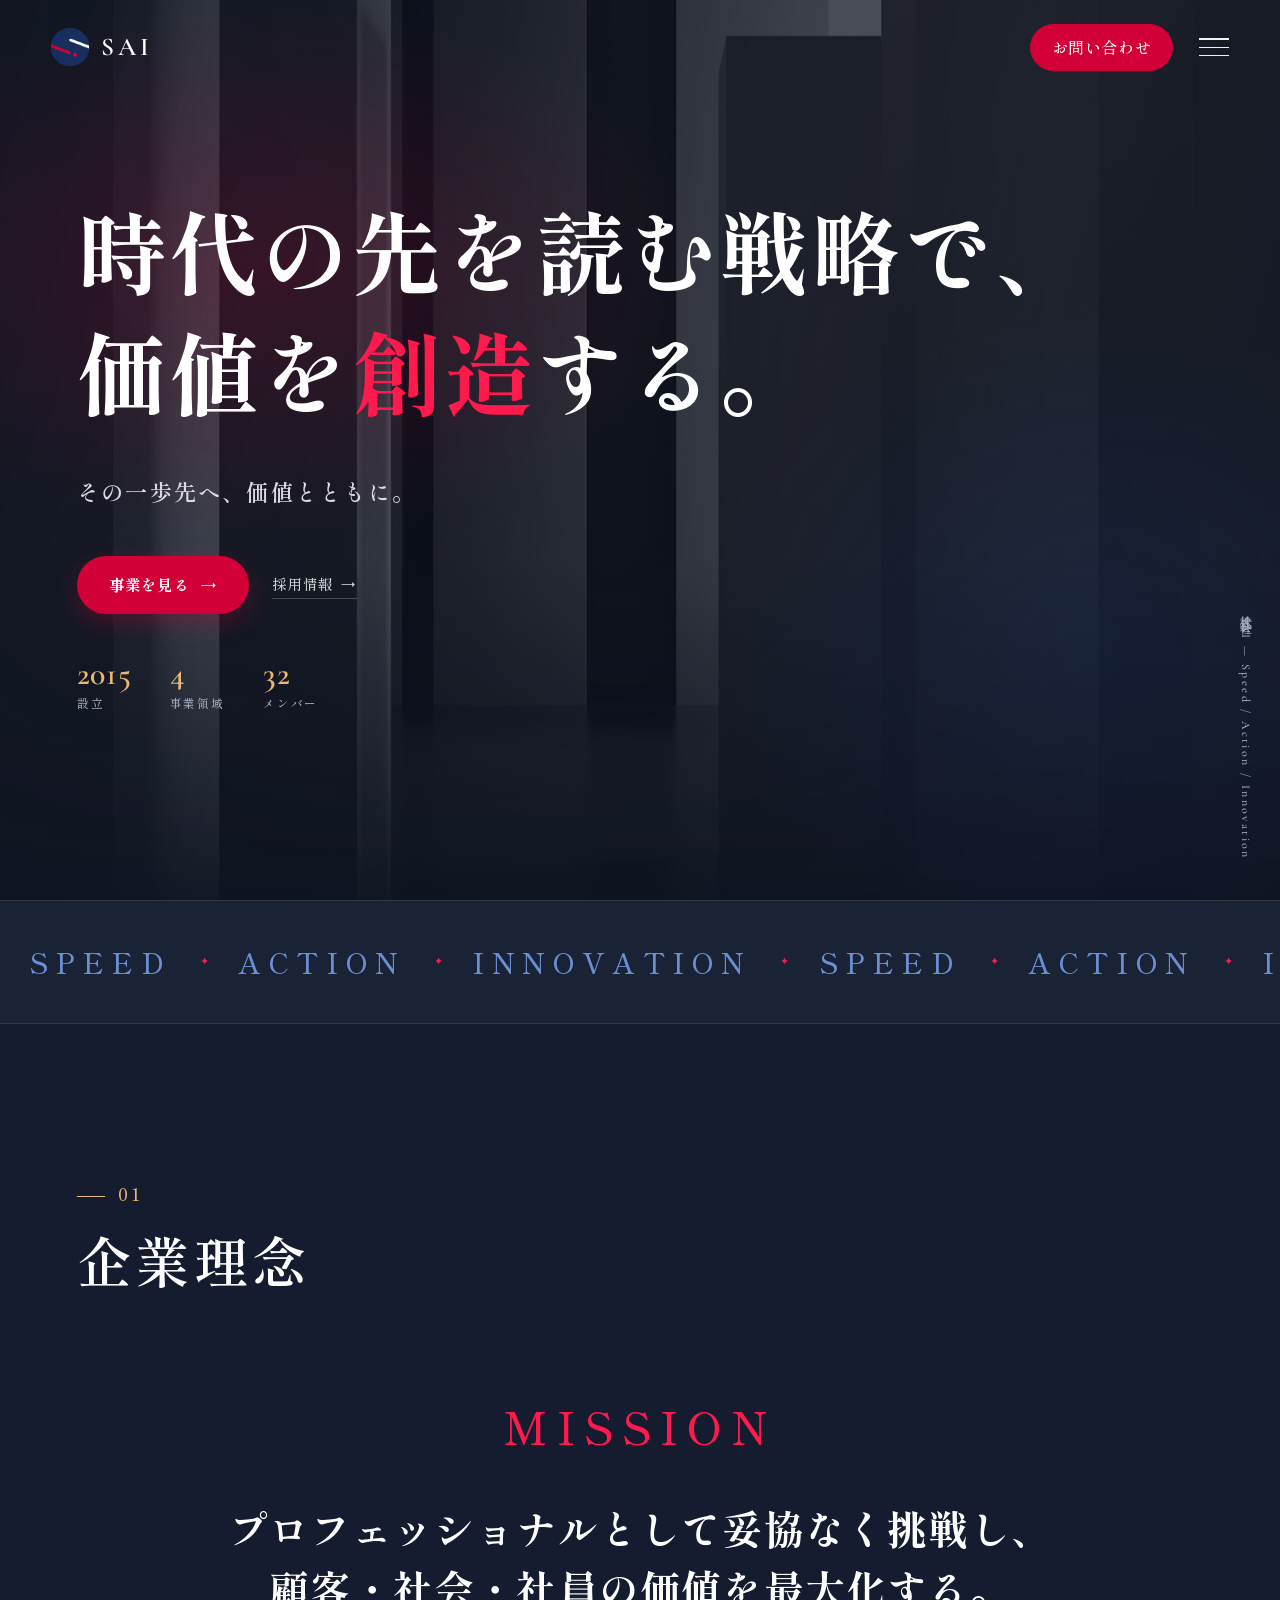
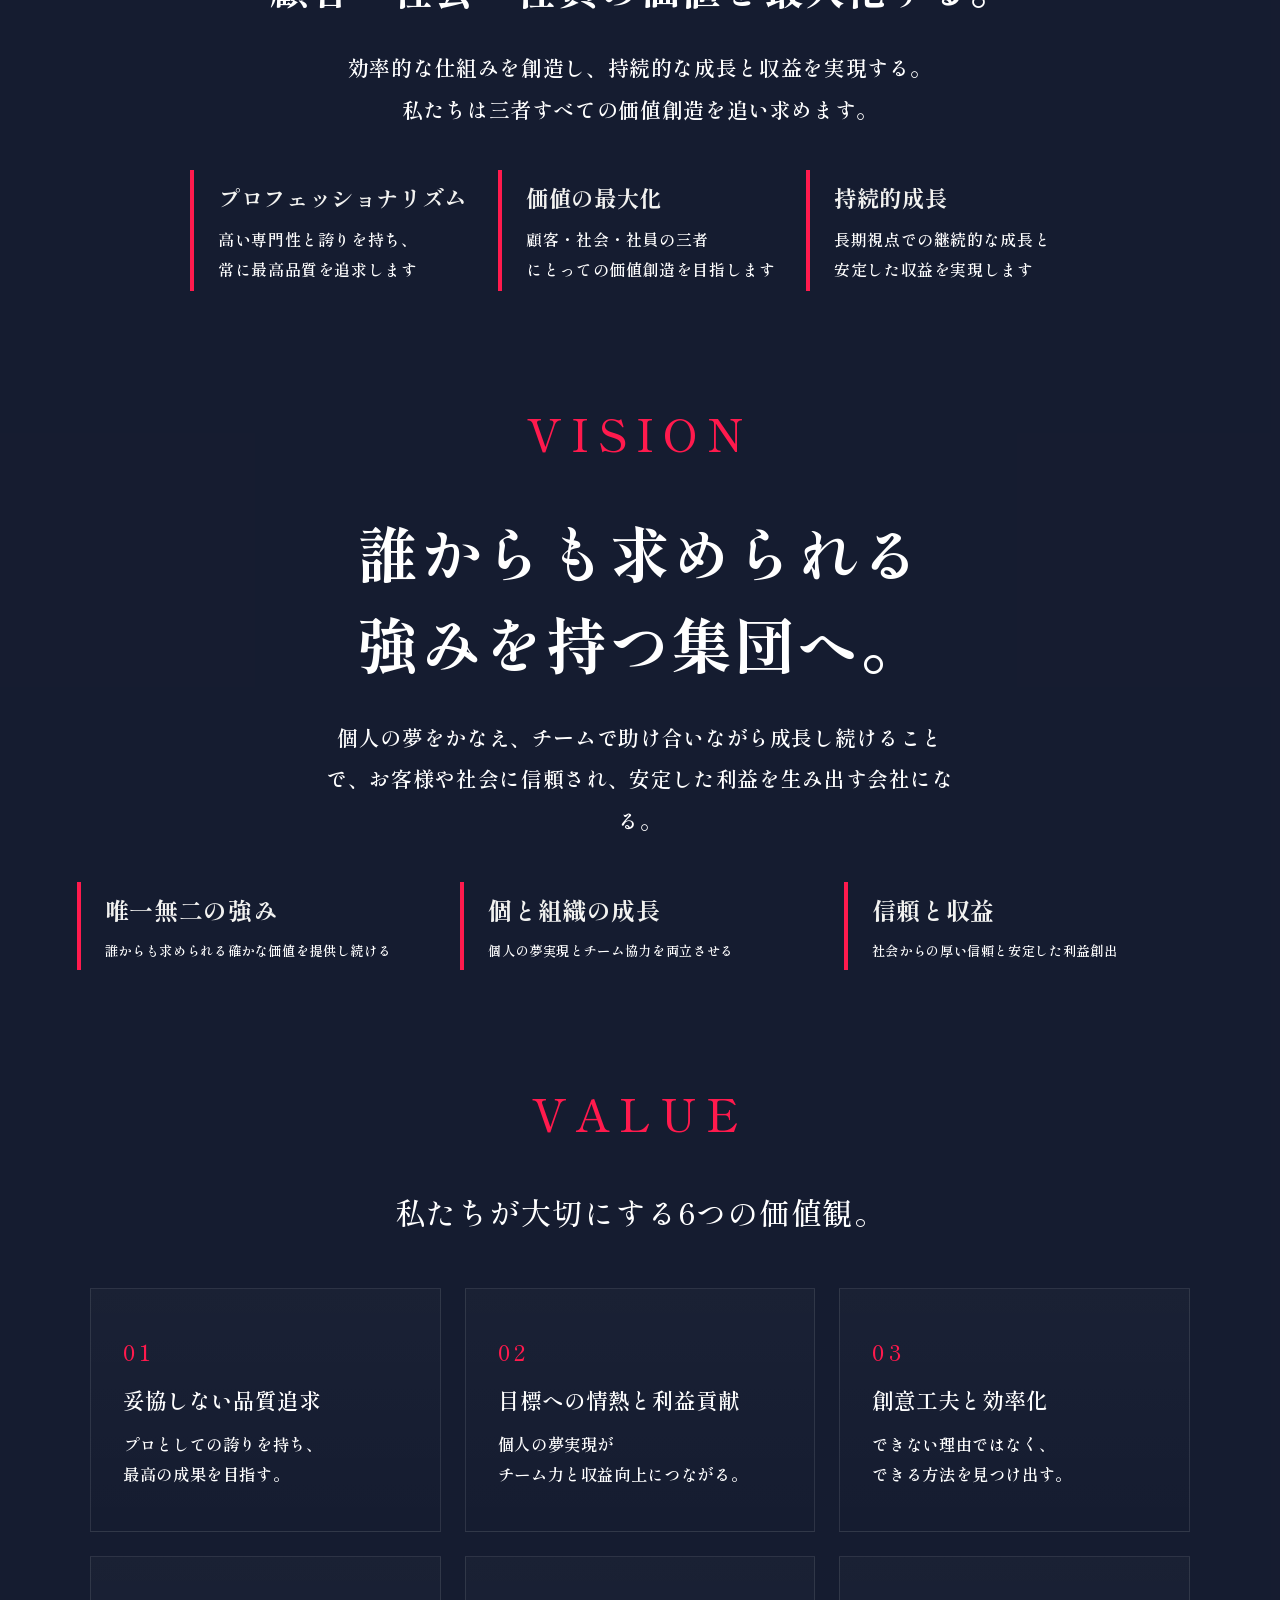
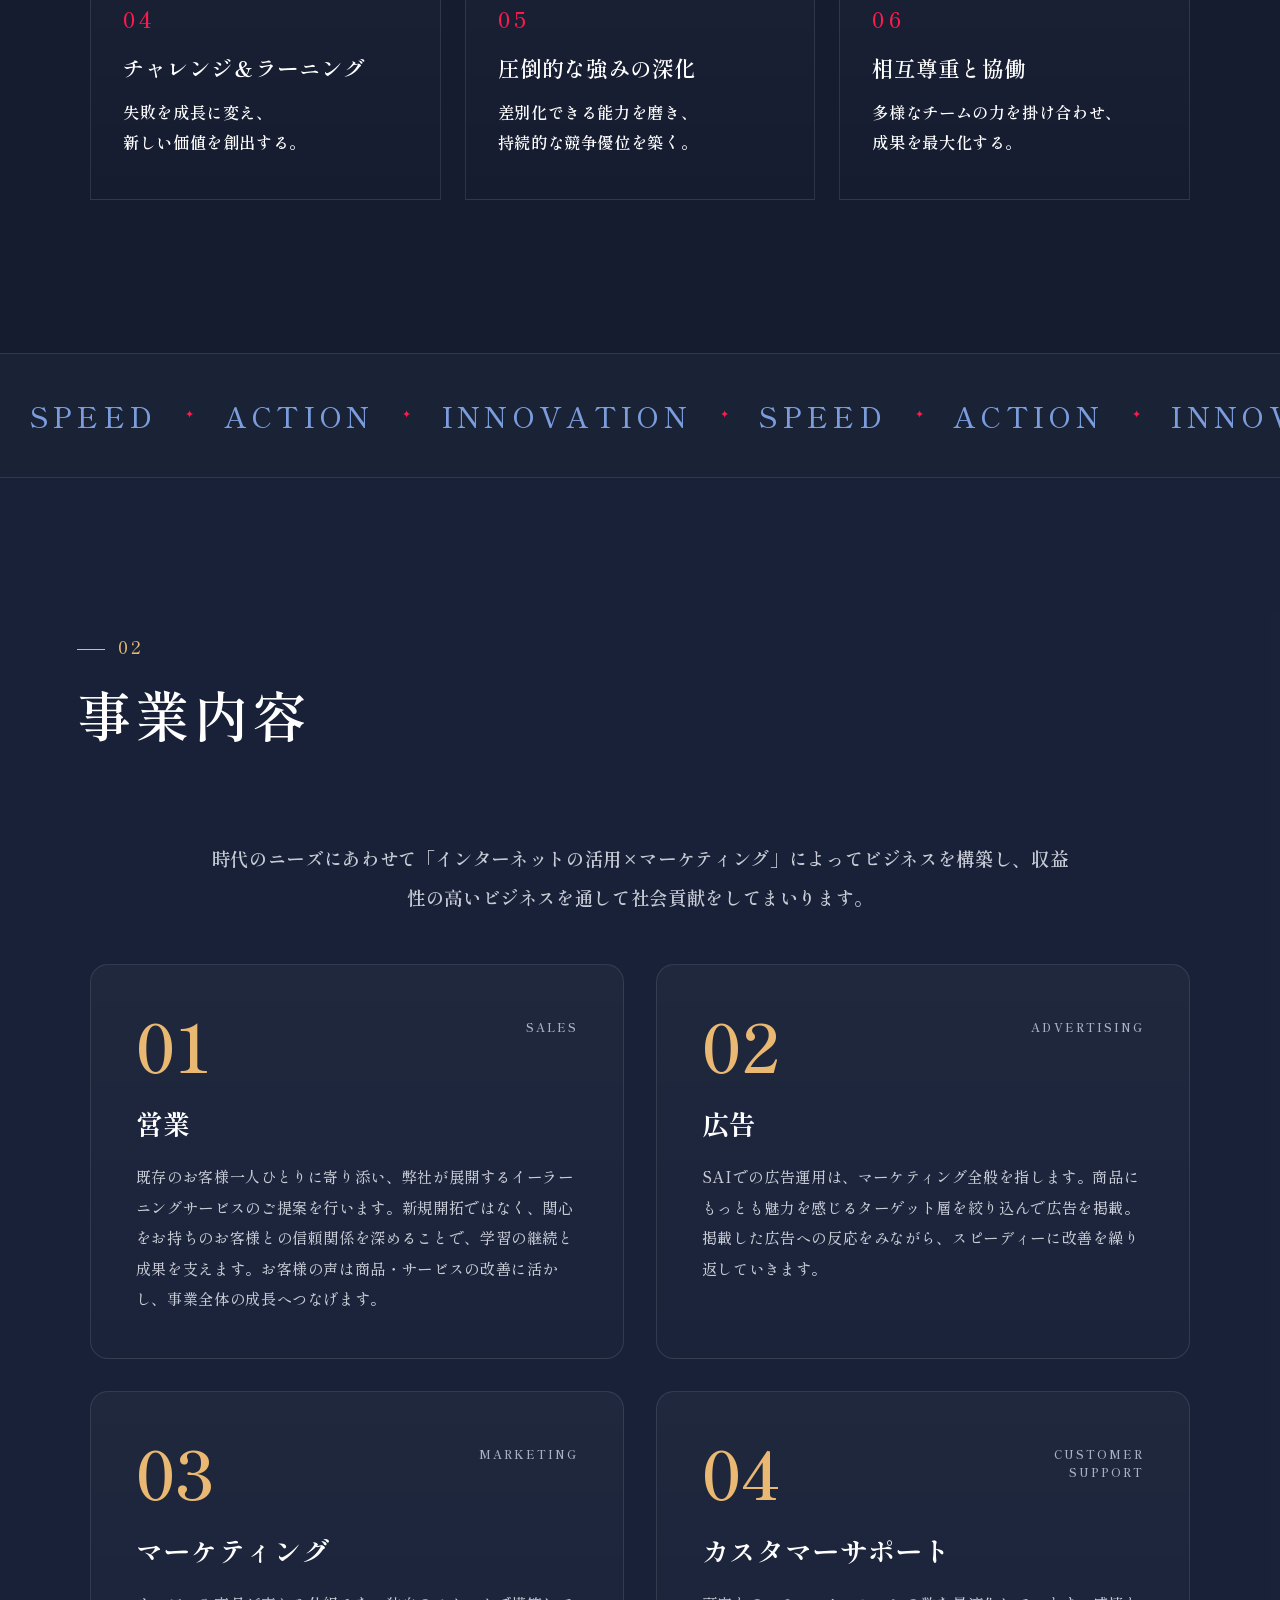
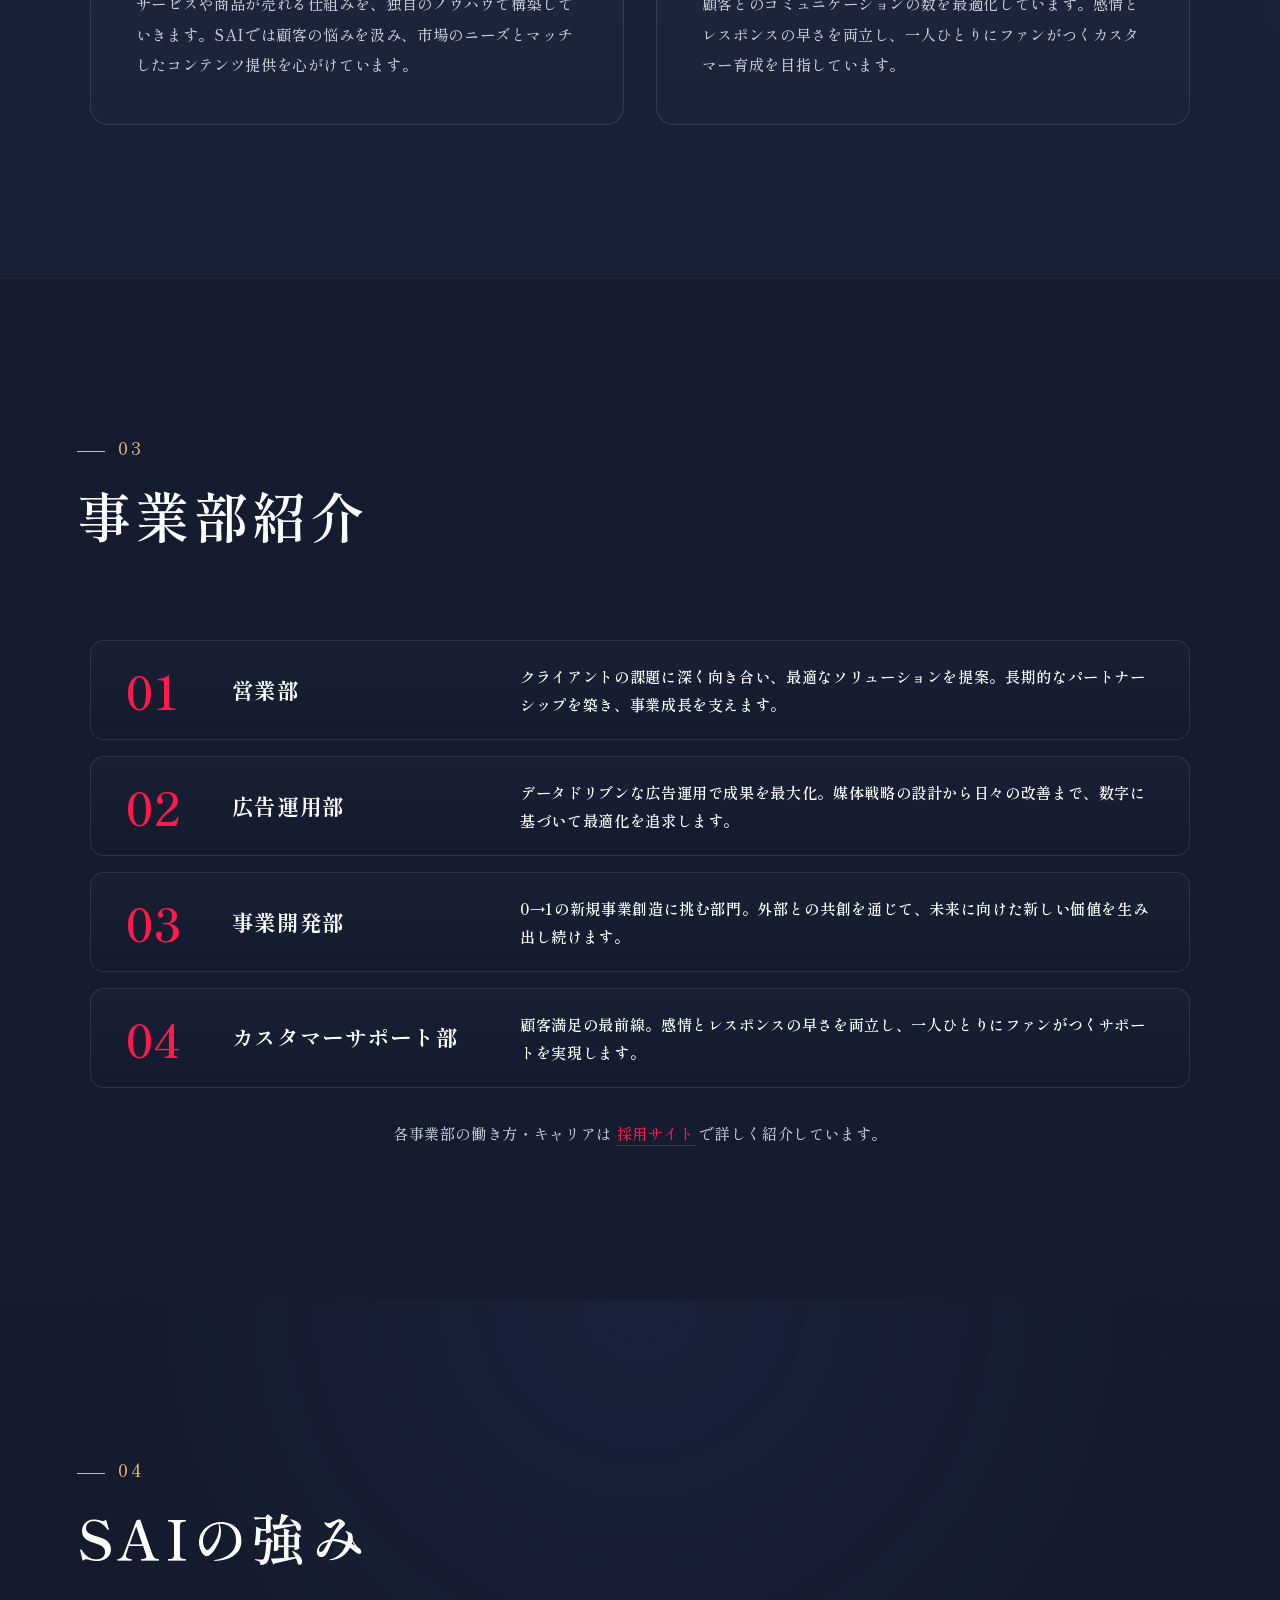
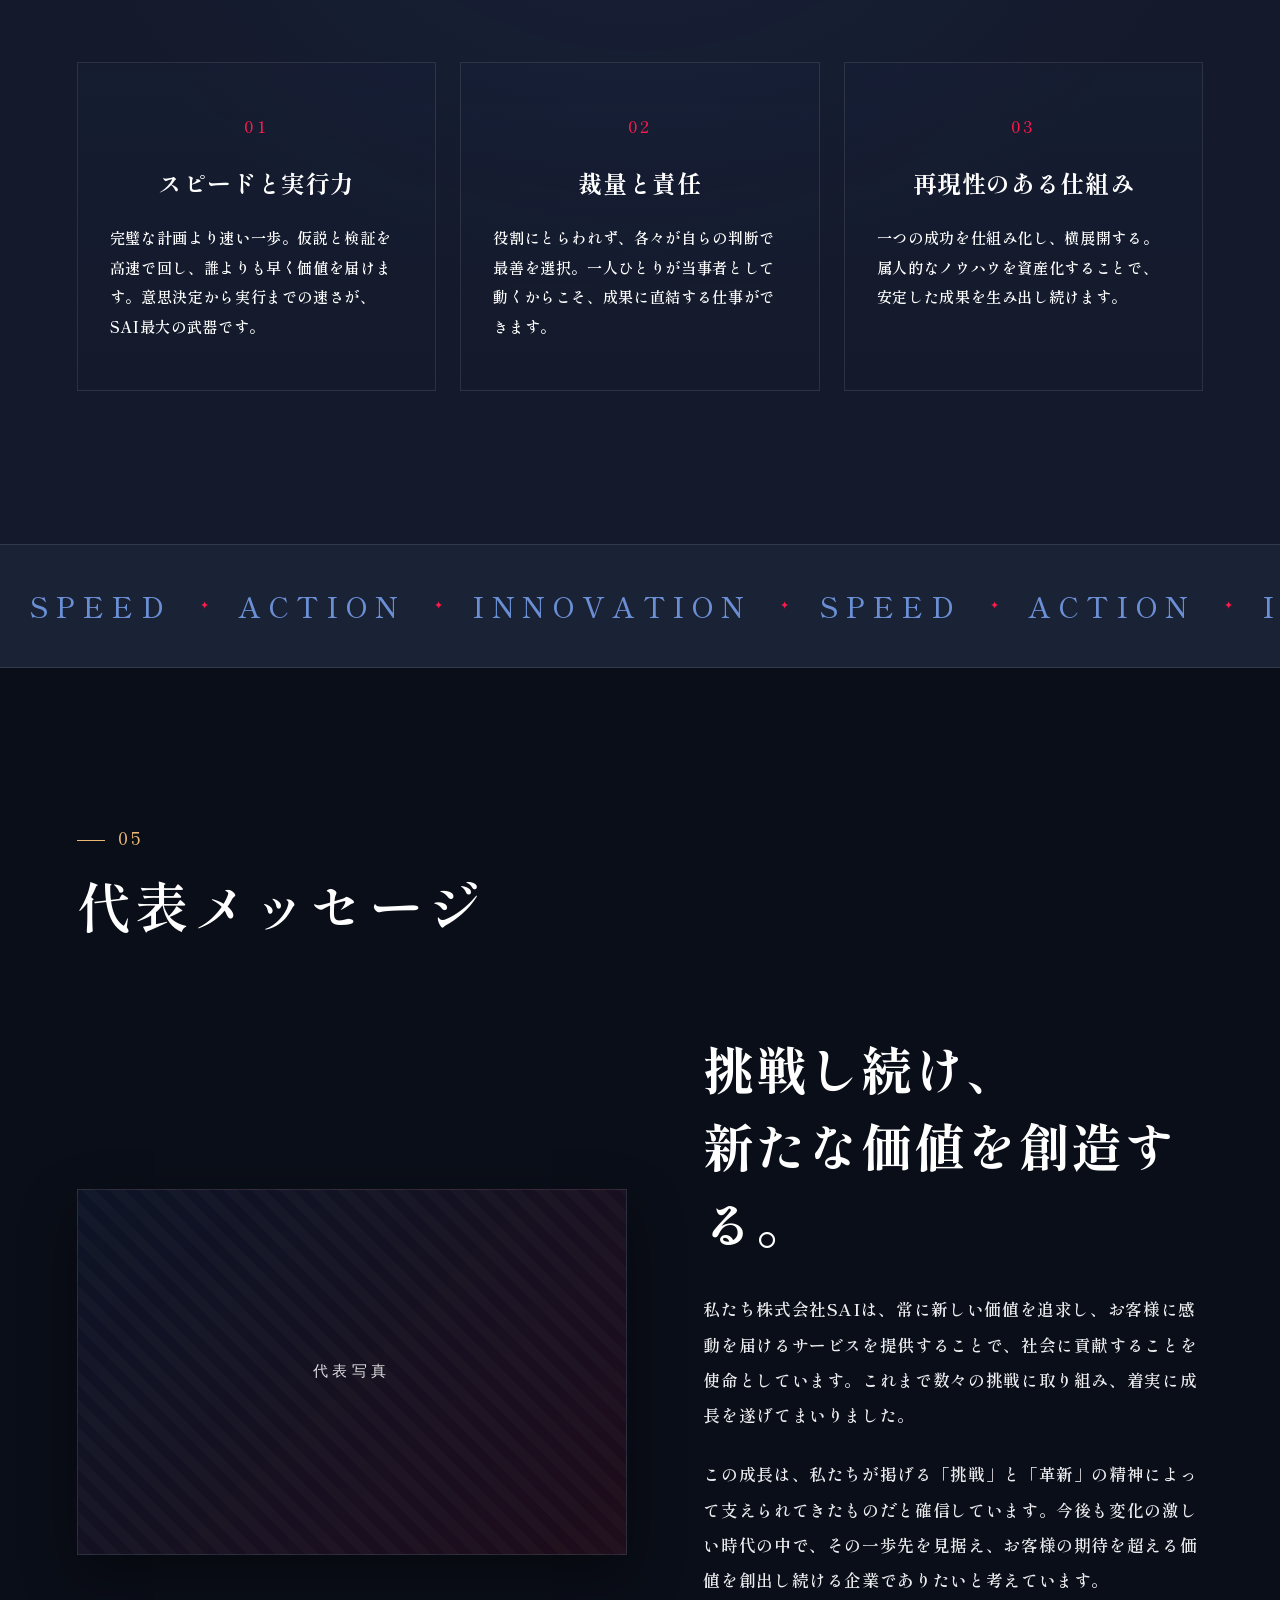
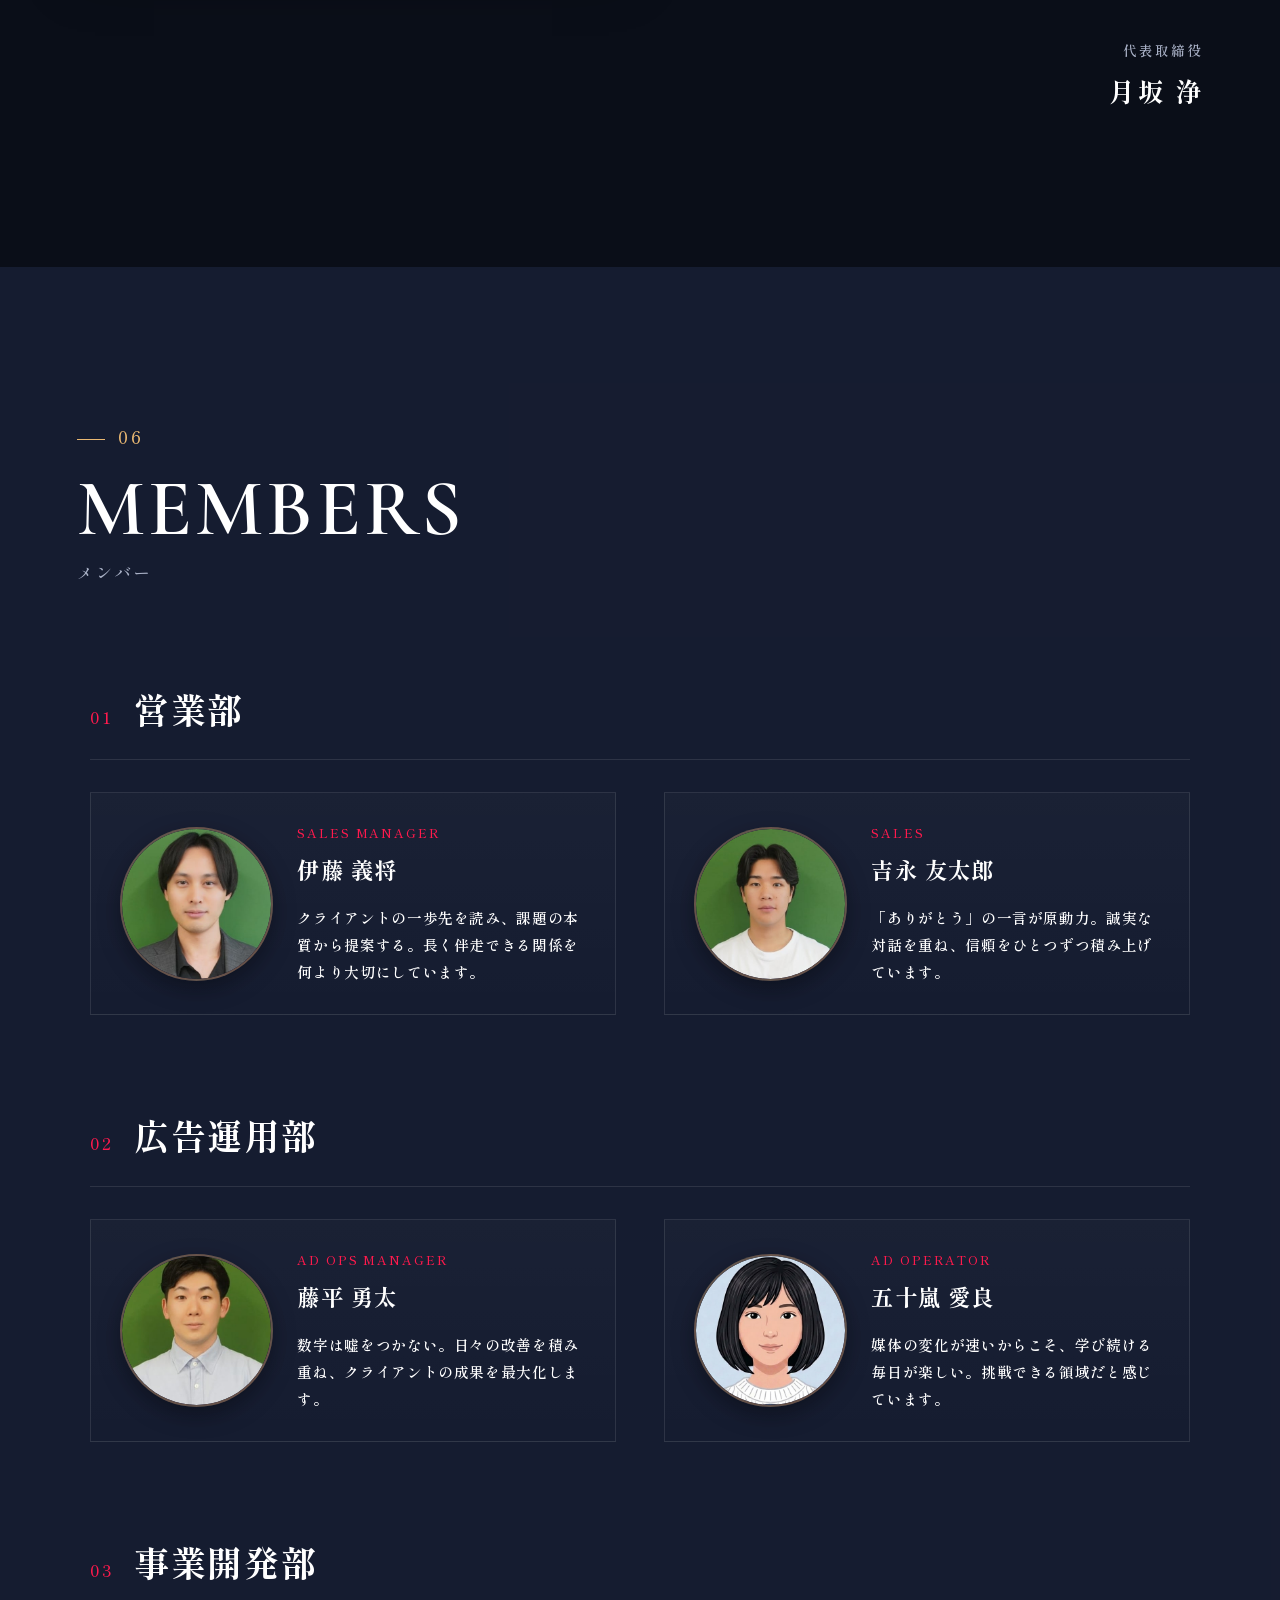
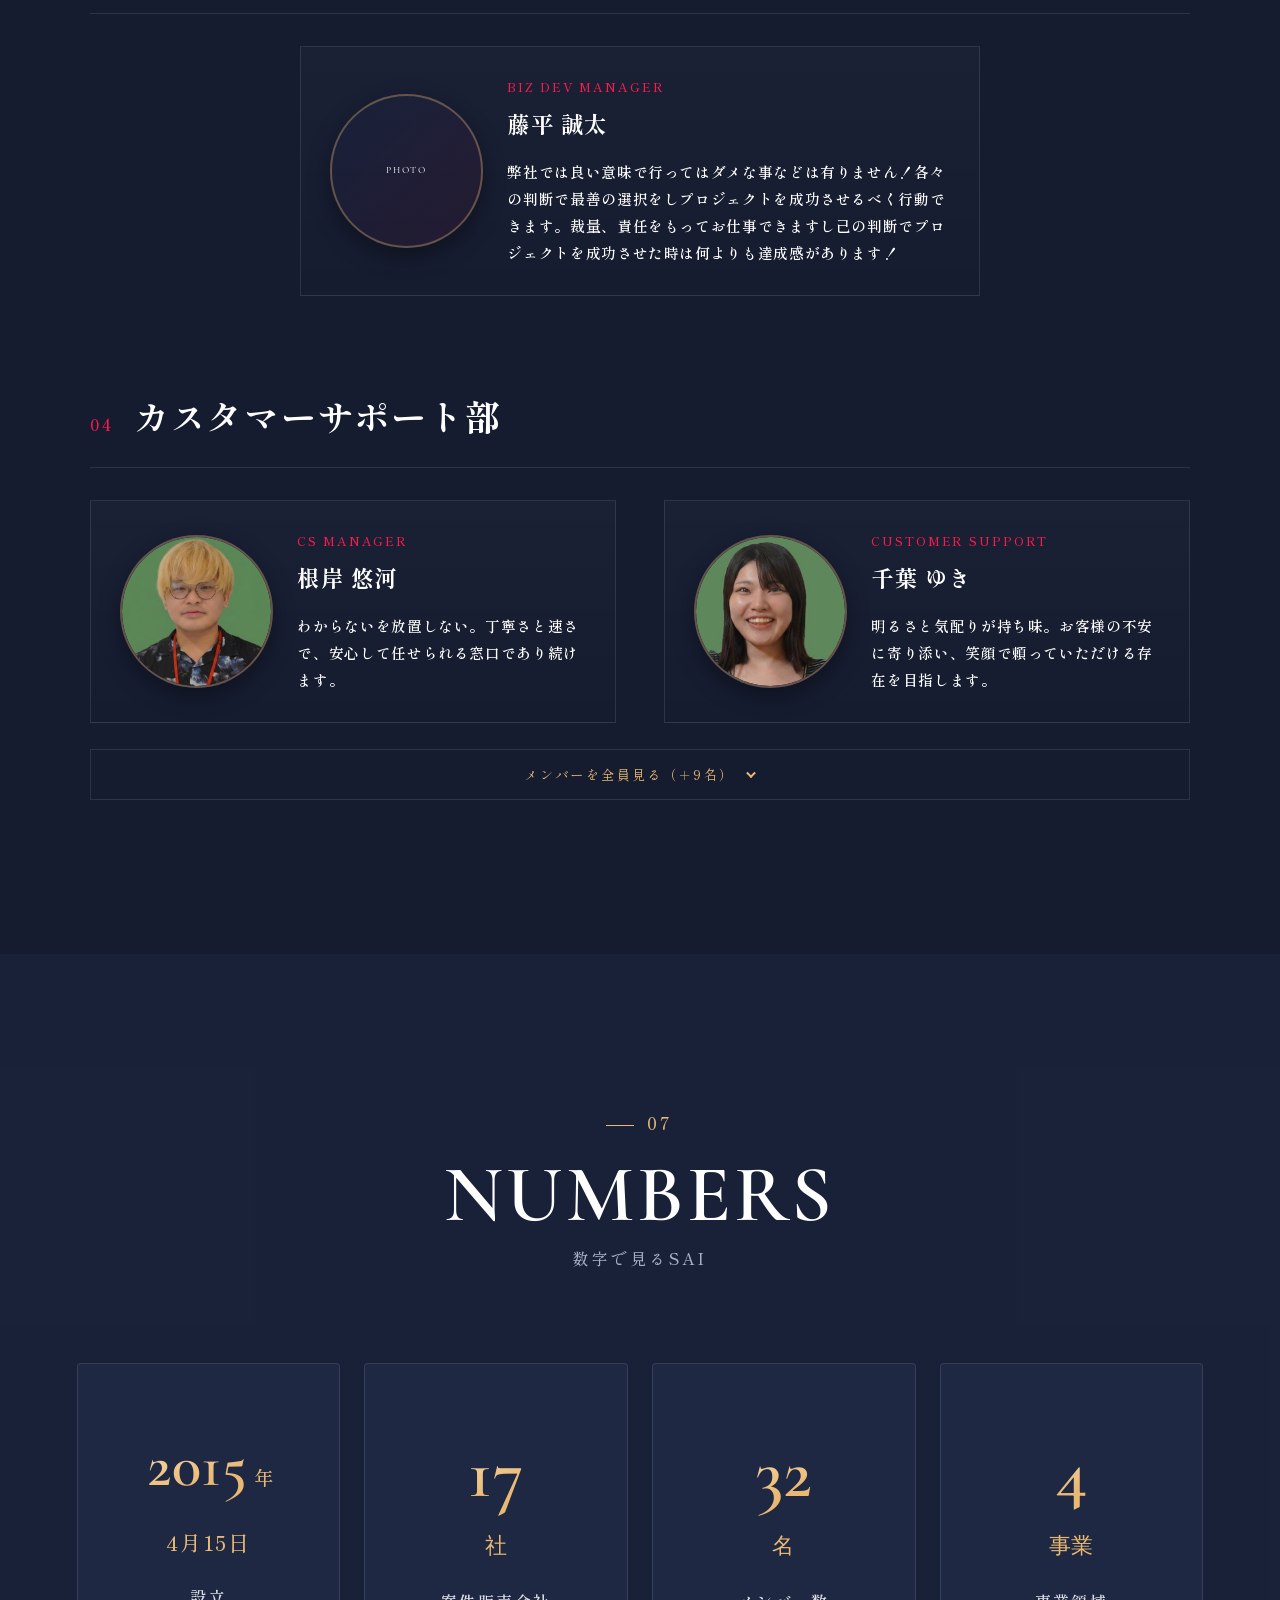
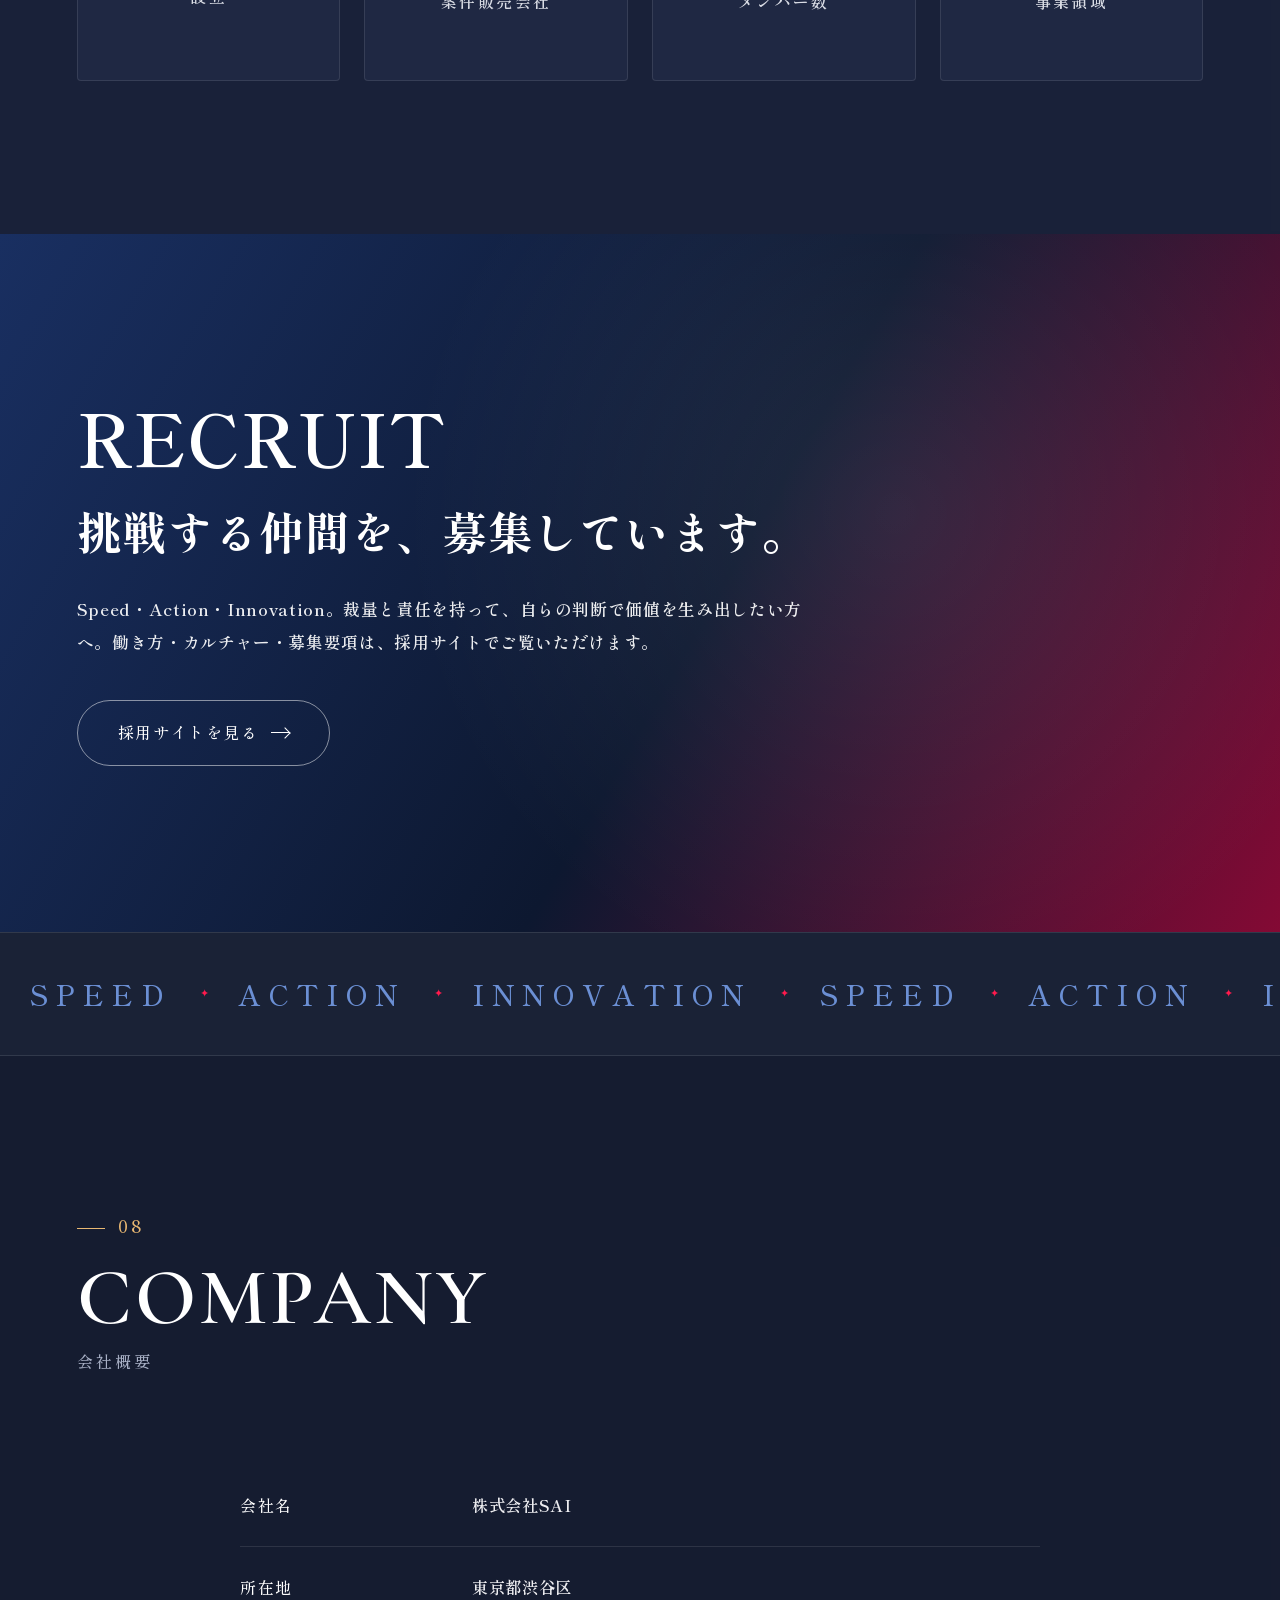
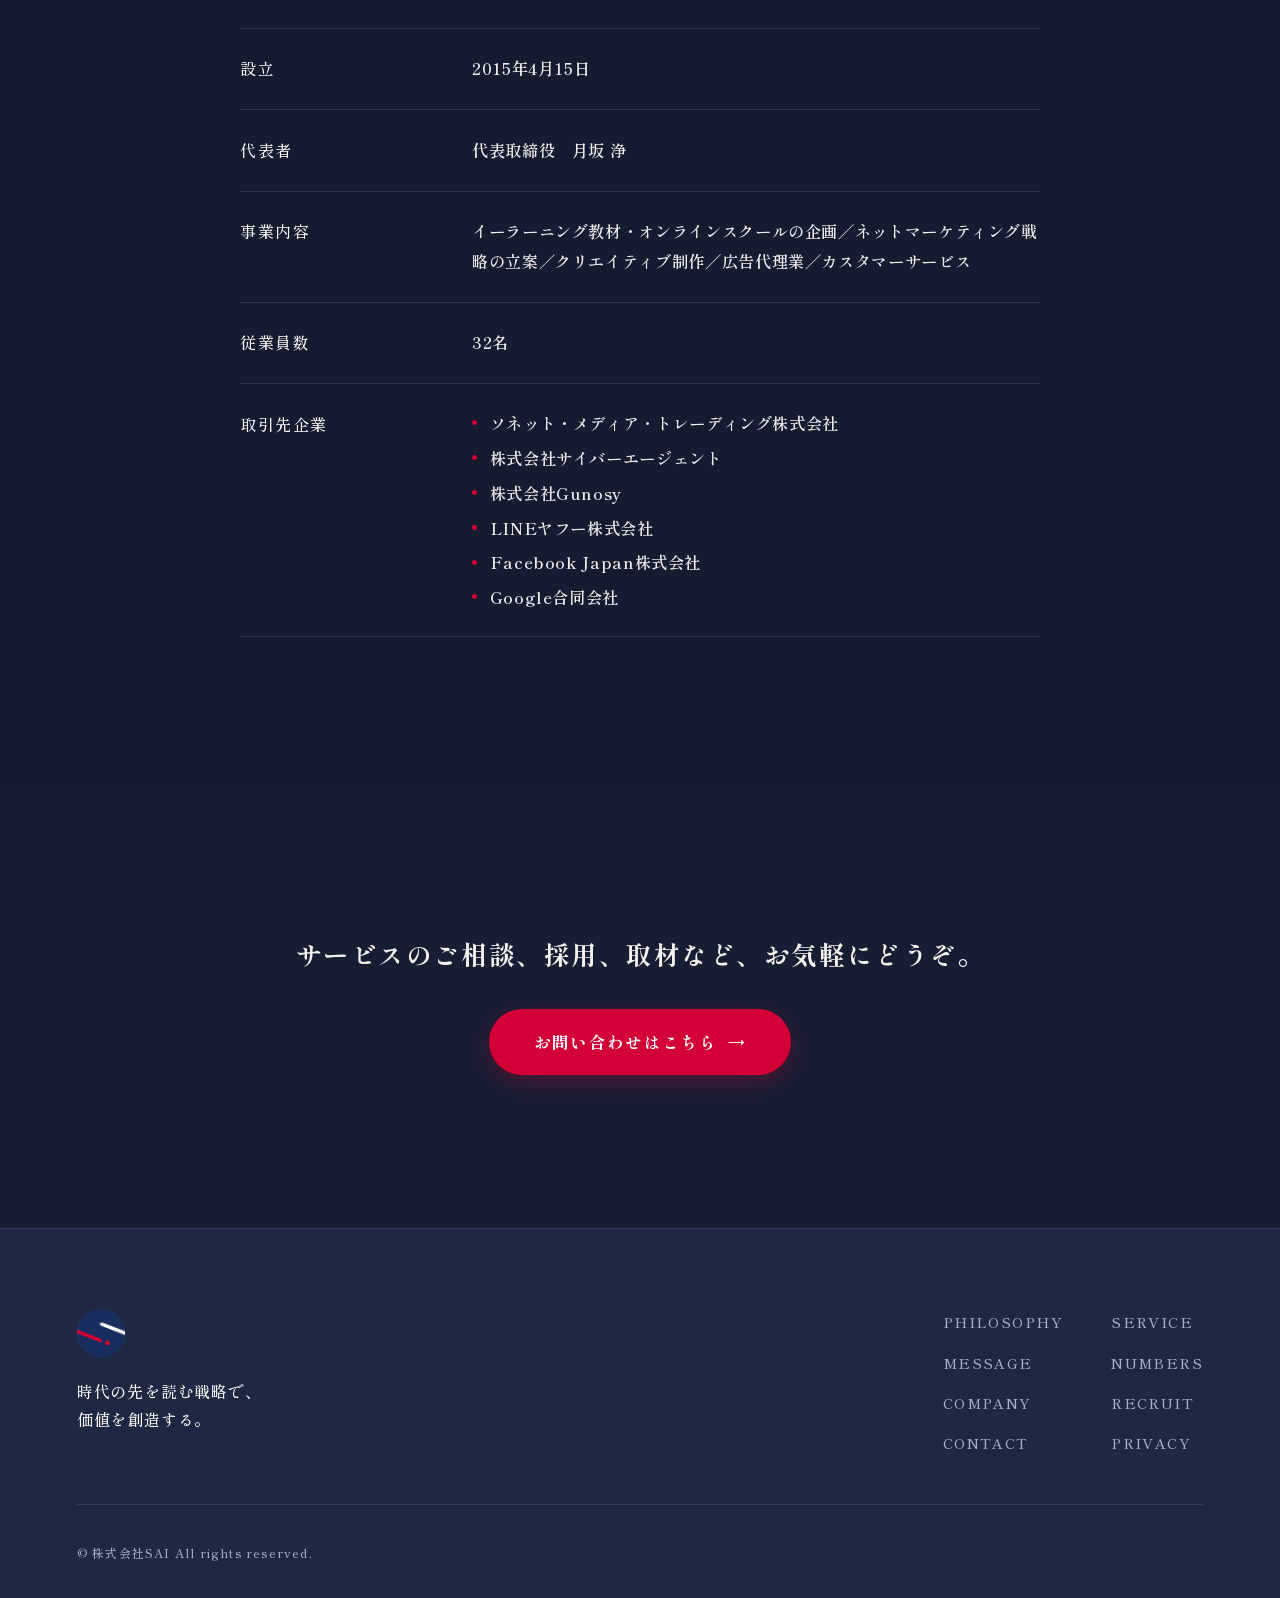
==== commit 4239b16c: "統一テイストの新イラストを差し込み（メンバー9名＋採用インタビュー藤倉） - 五十嵐＋CS折りたたみ8名（石田/片桐/前田/宮本/小立/杉山/田村/鳥畑）を新イラストで円アイコン化、プレースホルダーか" ====
--- a/index.html
+++ b/index.html
@@ -356,7 +356,7 @@
                     </div>
                 </article>
                 <article class="mem-card">
-                    <div class="mem-photo"><span class="ph-label">PHOTO</span></div>
+                    <div class="mem-photo"><img src="images/members/igarashi-icon.jpg" alt="五十嵐 愛良"></div>
                     <div class="mem-body">
                         <p class="mem-role">AD OPERATOR</p>
                         <h4 class="mem-name">五十嵐 愛良</h4>
@@ -413,56 +413,56 @@
             <div class="dept-more" id="dept-more-cs" inert>
                 <div class="dept-members">
                     <article class="mem-card">
-                        <div class="mem-photo"><span class="ph-label">PHOTO</span></div>
+                        <div class="mem-photo"><img src="images/members/ishida-icon.jpg" alt="I・K"></div>
                         <div class="mem-body">
                             <p class="mem-role">CUSTOMER SUPPORT</p>
                             <h4 class="mem-name">I・K</h4>
                         </div>
                     </article>
                     <article class="mem-card">
-                        <div class="mem-photo"><span class="ph-label">PHOTO</span></div>
+                        <div class="mem-photo"><img src="images/members/katagiri-icon.jpg" alt="K・M"></div>
                         <div class="mem-body">
                             <p class="mem-role">CUSTOMER SUPPORT</p>
                             <h4 class="mem-name">K・M</h4>
                         </div>
                     </article>
                     <article class="mem-card">
-                        <div class="mem-photo"><span class="ph-label">PHOTO</span></div>
+                        <div class="mem-photo"><img src="images/members/maeda-icon.jpg" alt="M・T"></div>
                         <div class="mem-body">
                             <p class="mem-role">CUSTOMER SUPPORT</p>
                             <h4 class="mem-name">M・T</h4>
                         </div>
                     </article>
                     <article class="mem-card">
-                        <div class="mem-photo"><span class="ph-label">PHOTO</span></div>
+                        <div class="mem-photo"><img src="images/members/miyamoto-icon.jpg" alt="M・T"></div>
                         <div class="mem-body">
                             <p class="mem-role">CUSTOMER SUPPORT</p>
                             <h4 class="mem-name">M・T</h4>
                         </div>
                     </article>
                     <article class="mem-card">
-                        <div class="mem-photo"><span class="ph-label">PHOTO</span></div>
+                        <div class="mem-photo"><img src="images/members/odachi-icon.jpg" alt="O・N"></div>
                         <div class="mem-body">
                             <p class="mem-role">CUSTOMER SUPPORT</p>
                             <h4 class="mem-name">O・N</h4>
                         </div>
                     </article>
                     <article class="mem-card">
-                        <div class="mem-photo"><span class="ph-label">PHOTO</span></div>
+                        <div class="mem-photo"><img src="images/members/sugiyama-icon.jpg" alt="S・M"></div>
                         <div class="mem-body">
                             <p class="mem-role">CUSTOMER SUPPORT</p>
                             <h4 class="mem-name">S・M</h4>
                         </div>
                     </article>
                     <article class="mem-card">
-                        <div class="mem-photo"><span class="ph-label">PHOTO</span></div>
+                        <div class="mem-photo"><img src="images/members/tamura-icon.jpg" alt="T・Y"></div>
                         <div class="mem-body">
                             <p class="mem-role">CUSTOMER SUPPORT</p>
                             <h4 class="mem-name">T・Y</h4>
                         </div>
                     </article>
                     <article class="mem-card">
-                        <div class="mem-photo"><span class="ph-label">PHOTO</span></div>
+                        <div class="mem-photo"><img src="images/members/torihata-icon.jpg" alt="T・K"></div>
                         <div class="mem-body">
                             <p class="mem-role">CUSTOMER SUPPORT</p>
                             <h4 class="mem-name">T・K</h4>
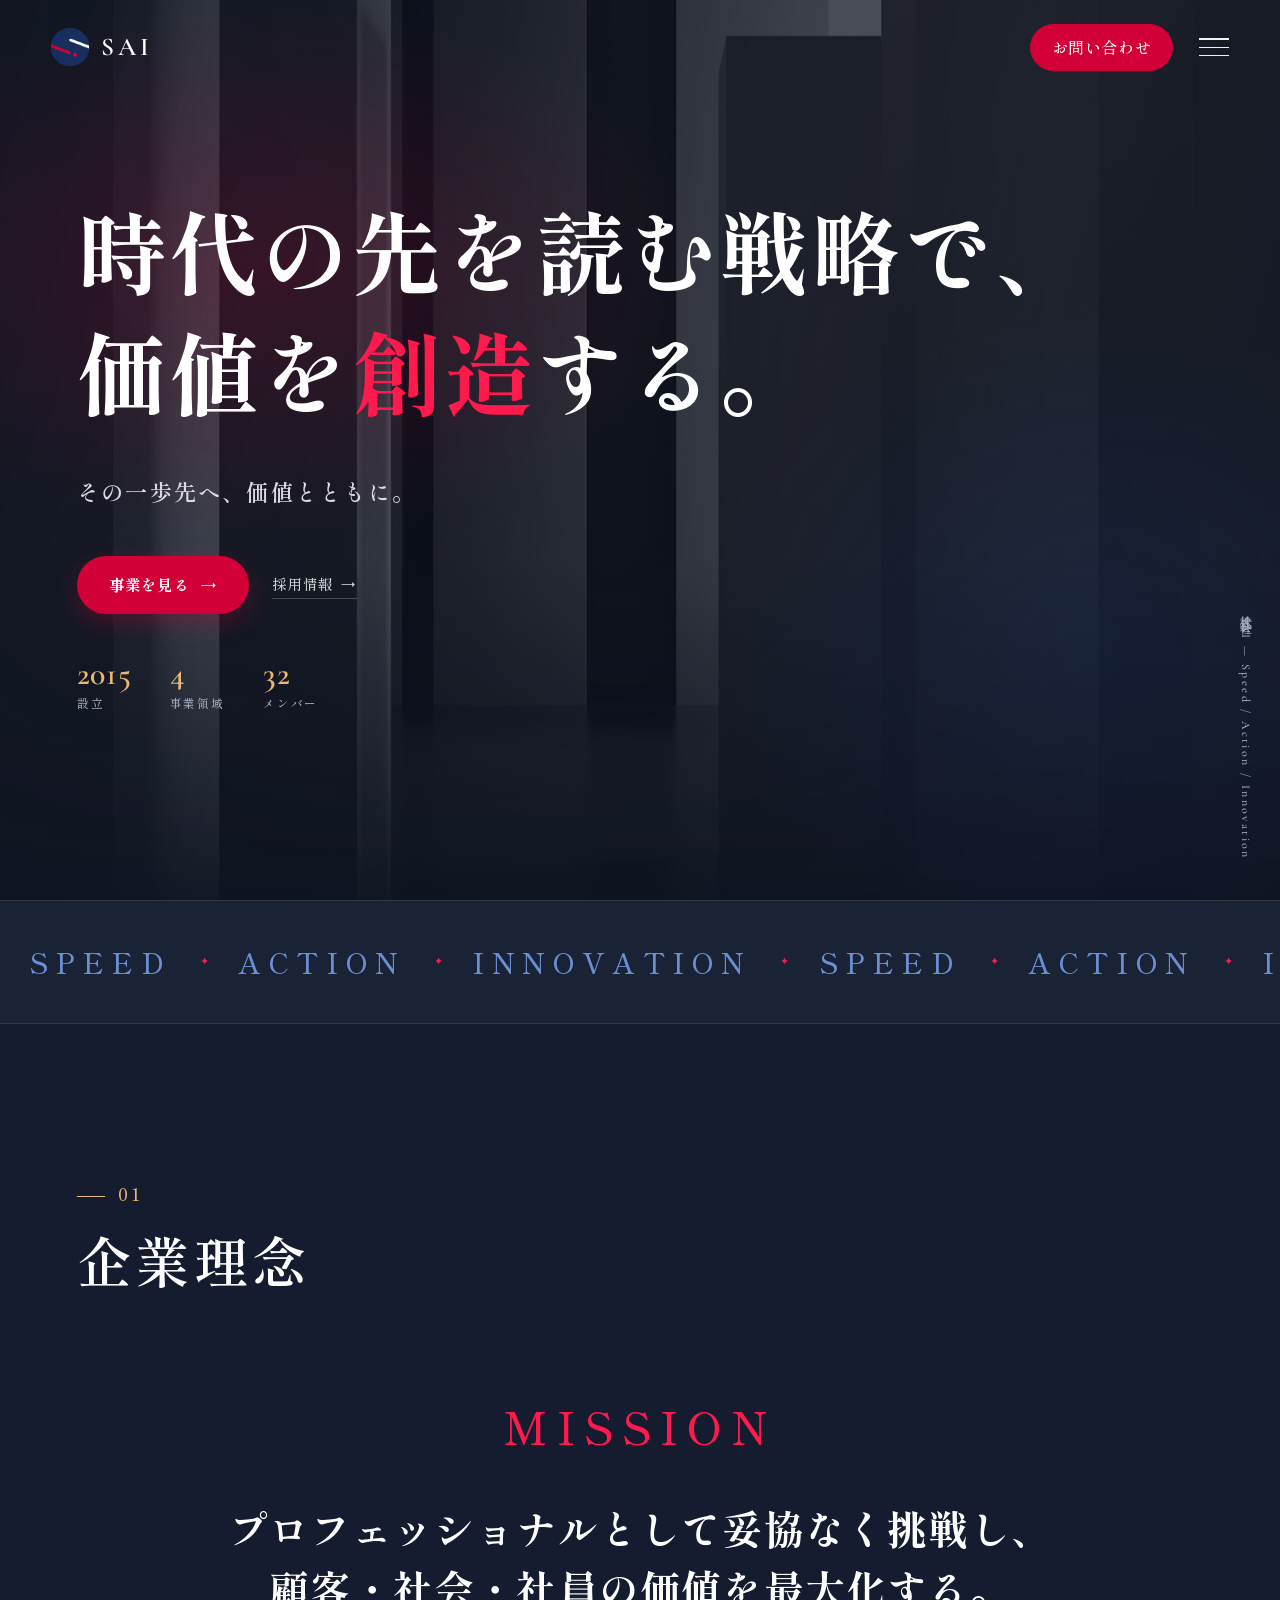
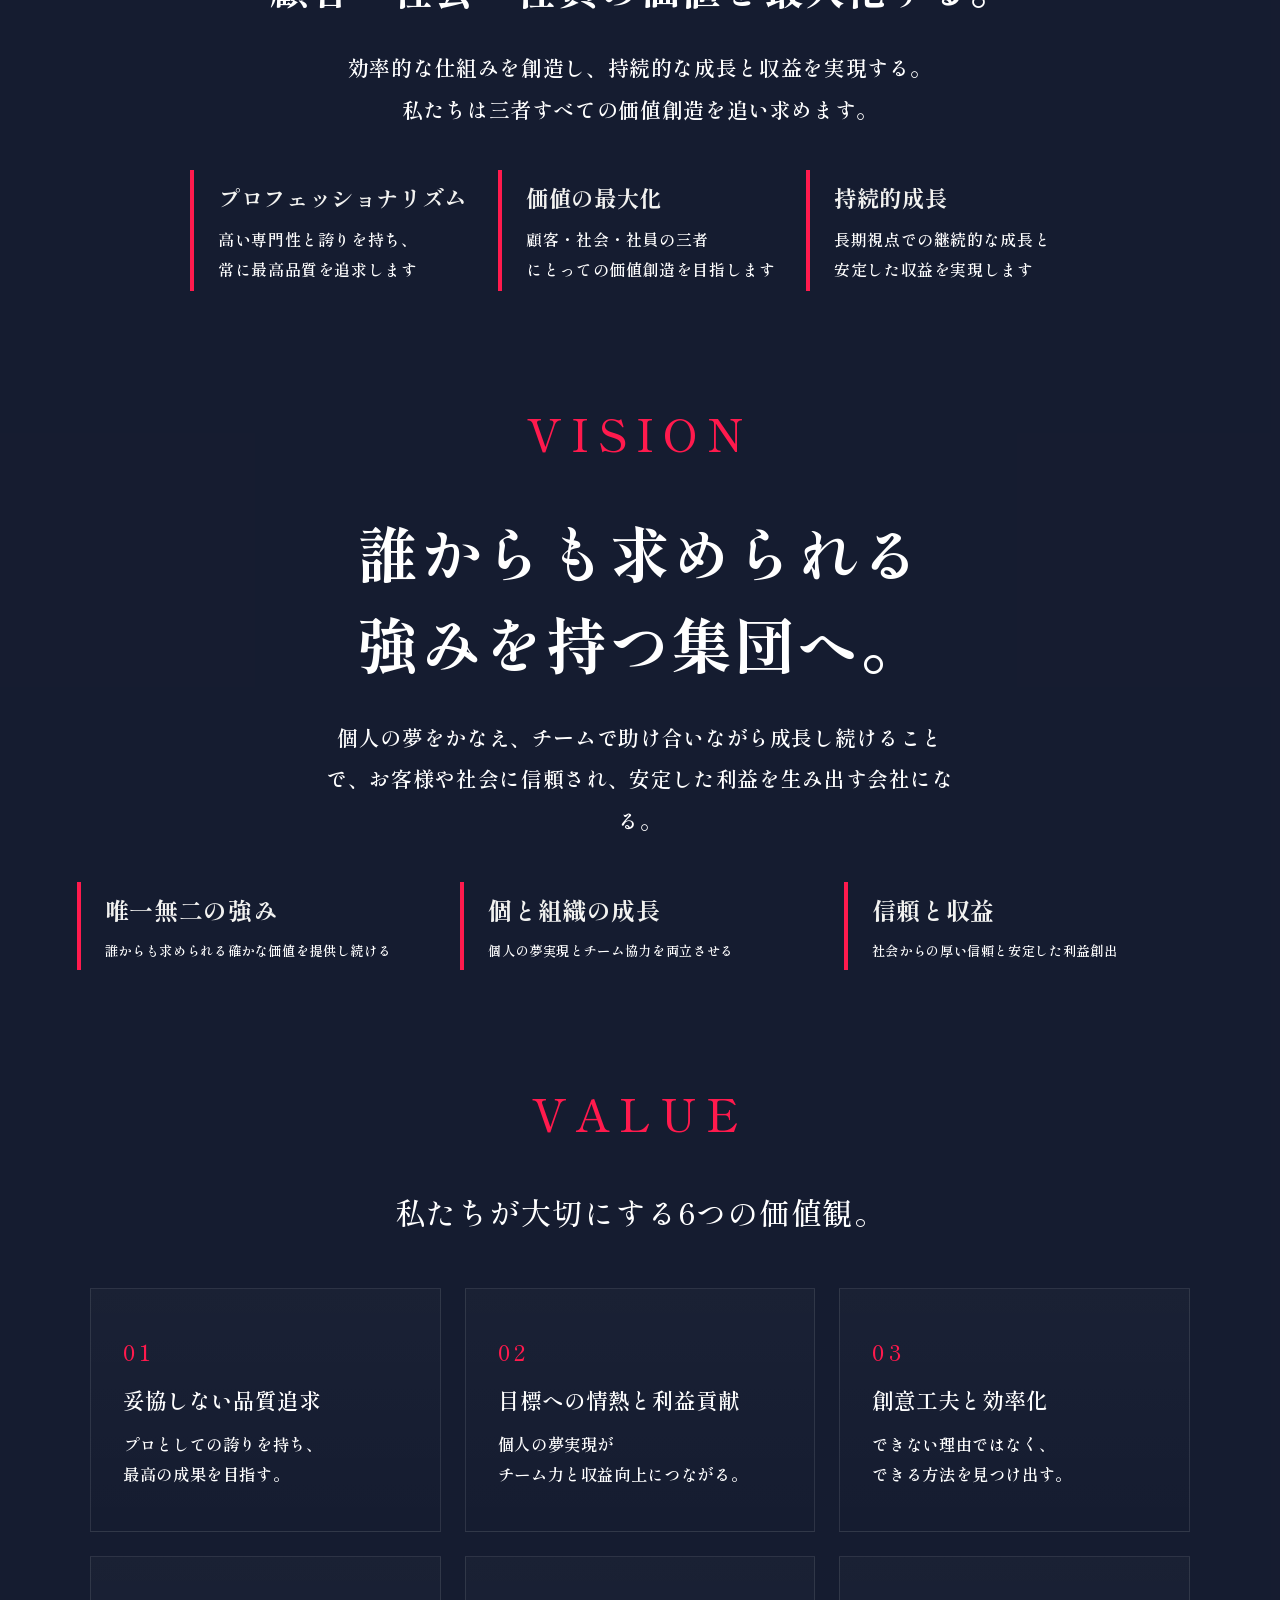
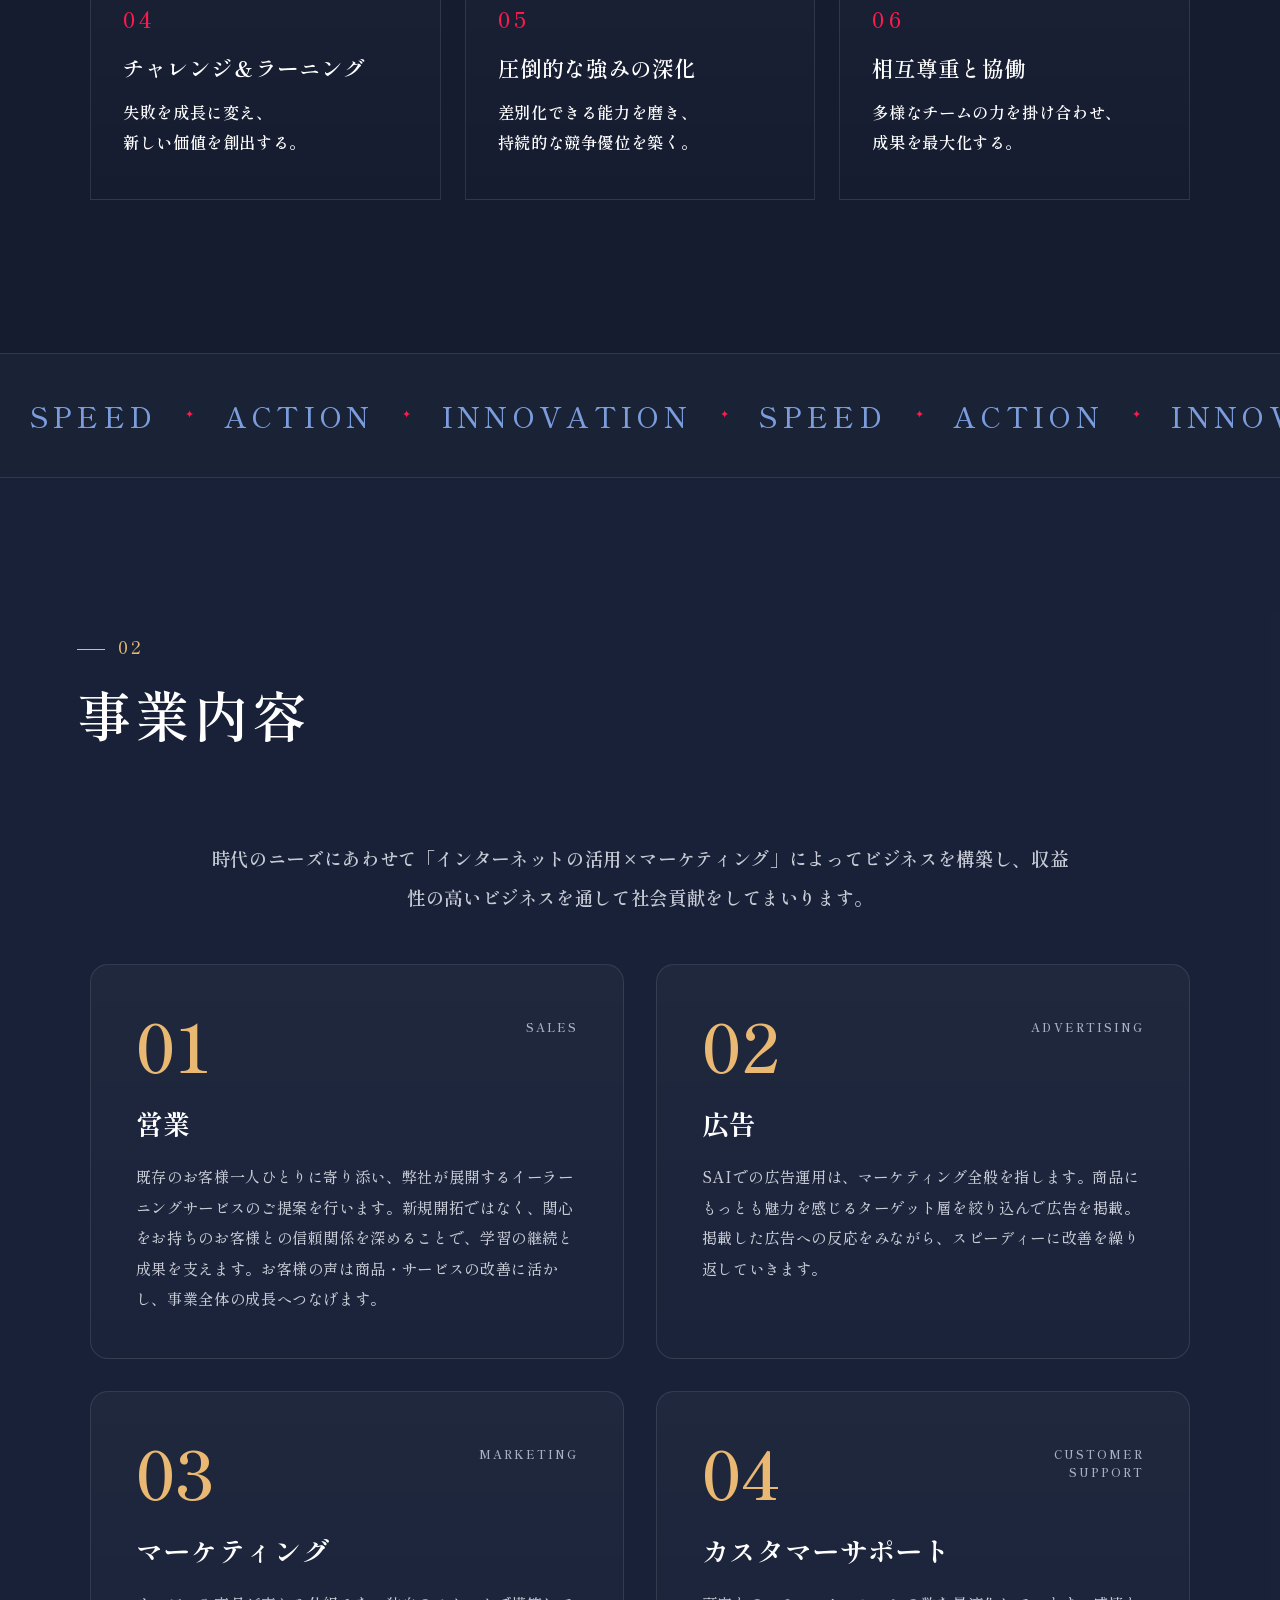
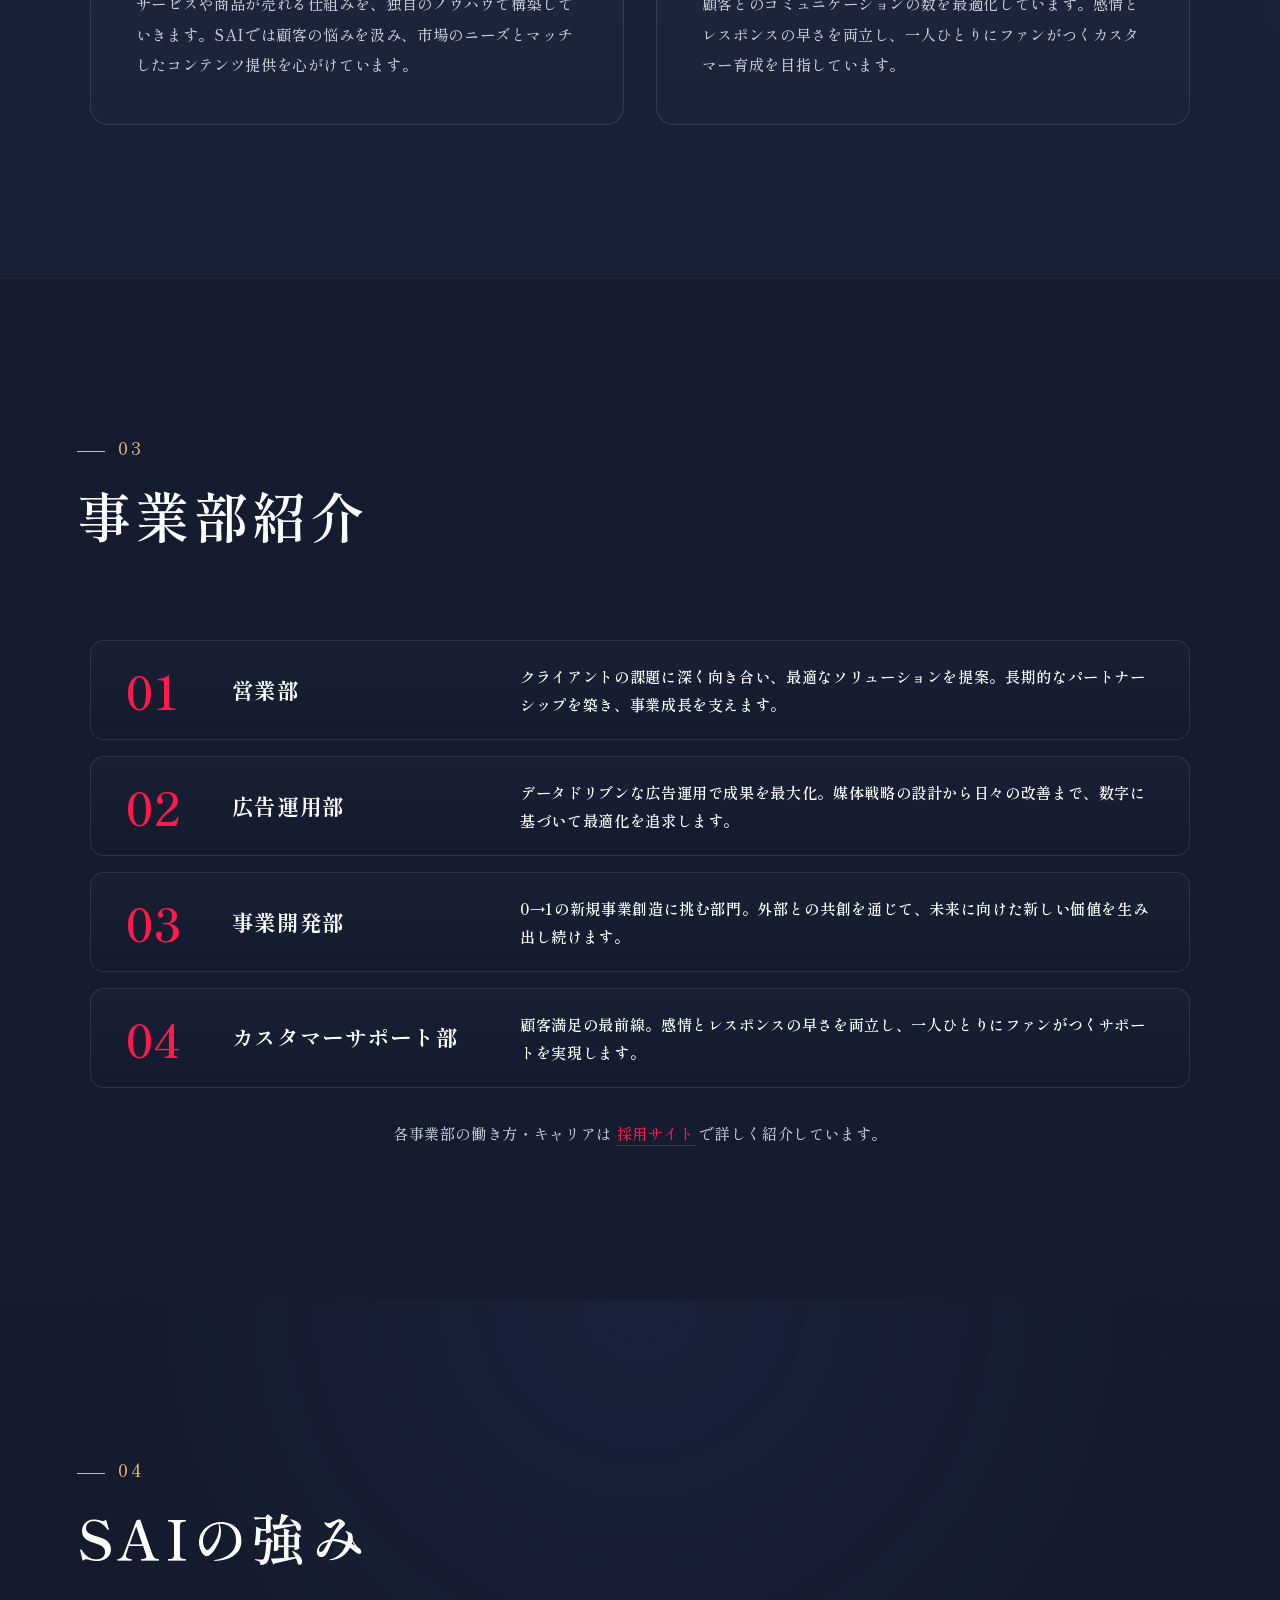
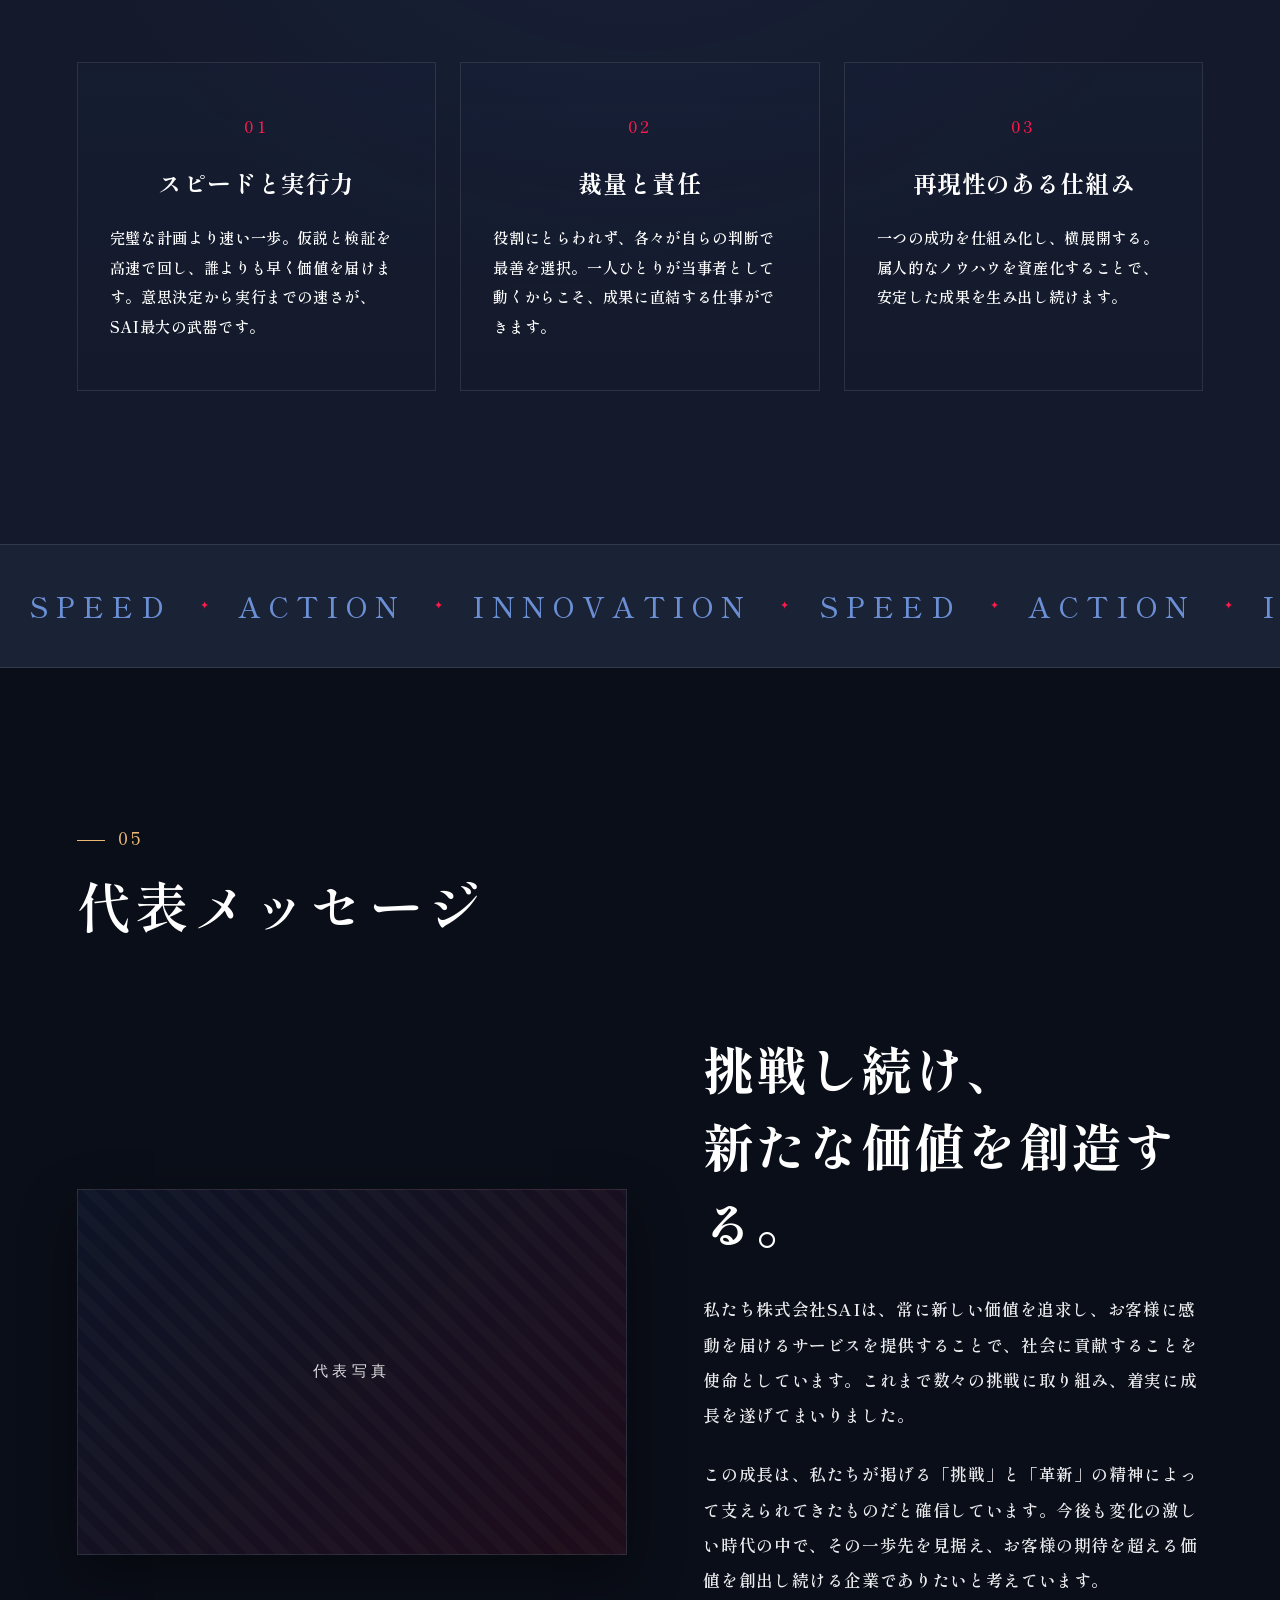
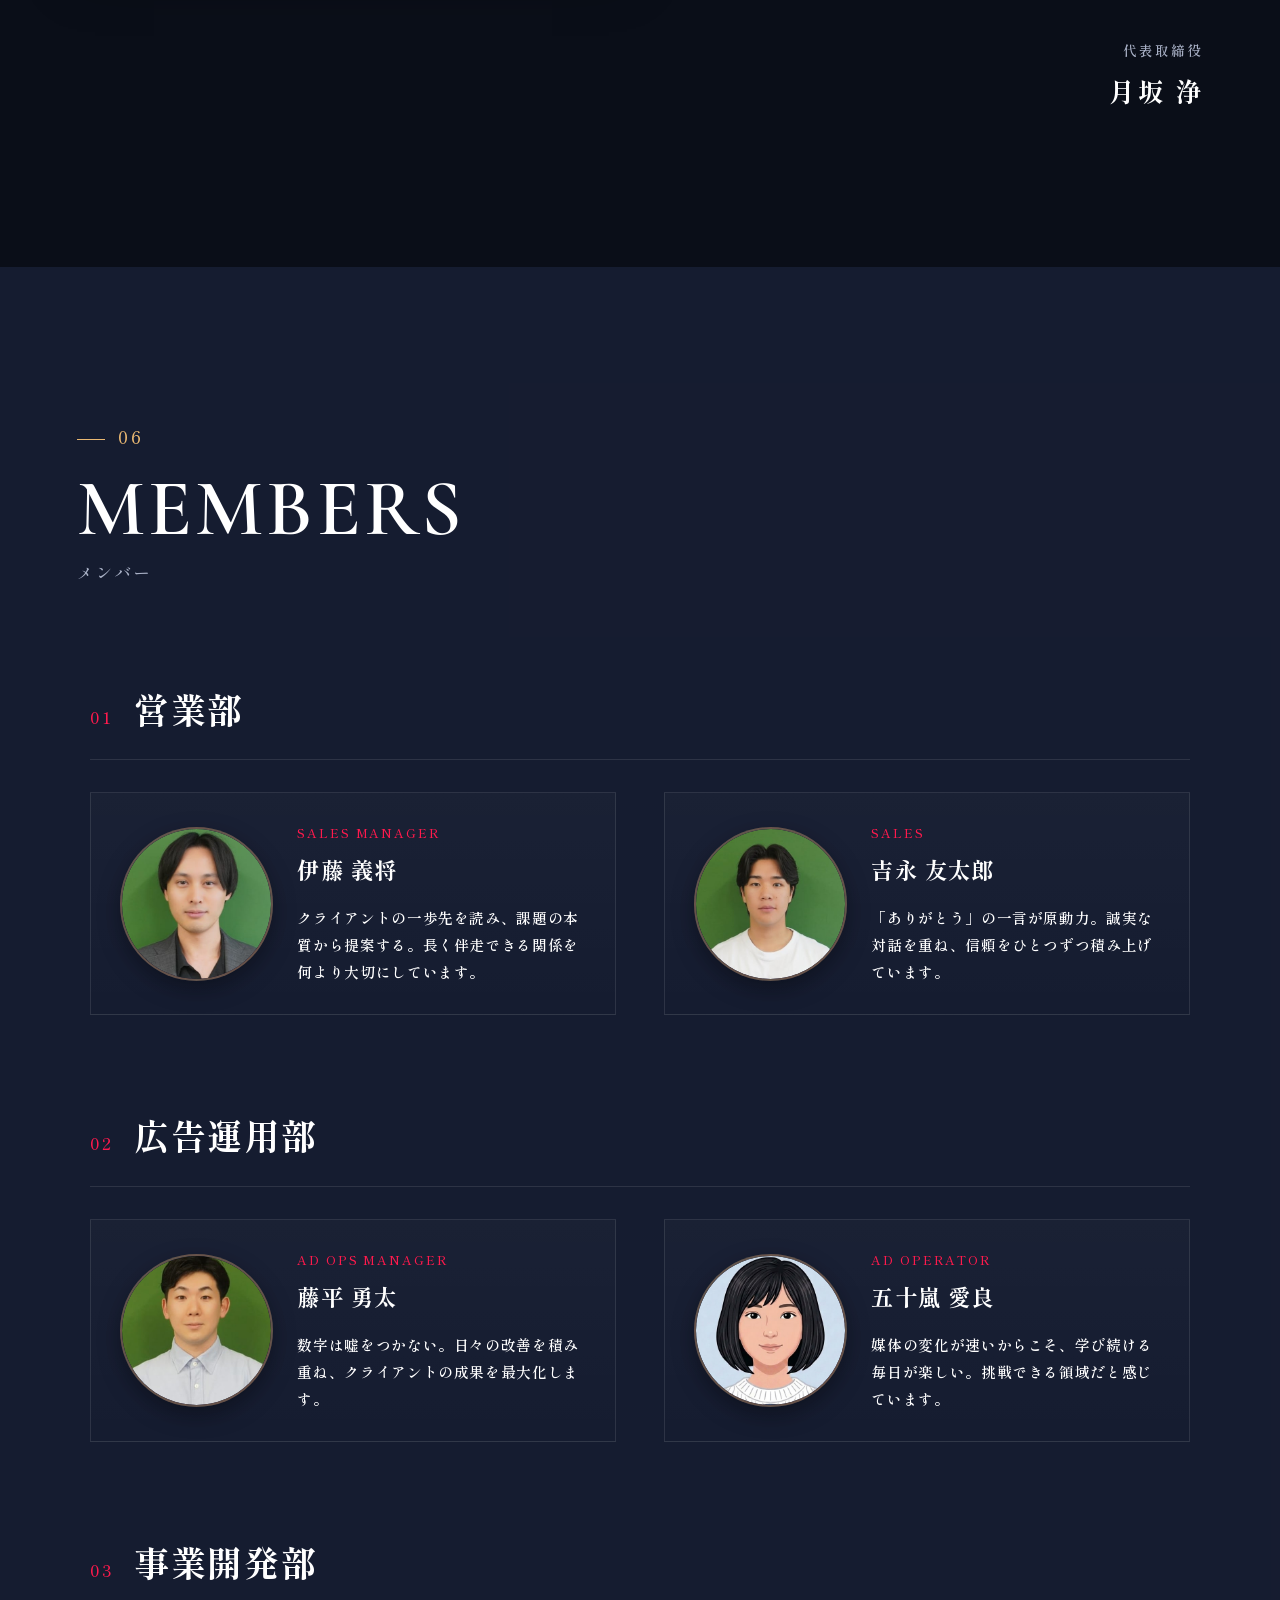
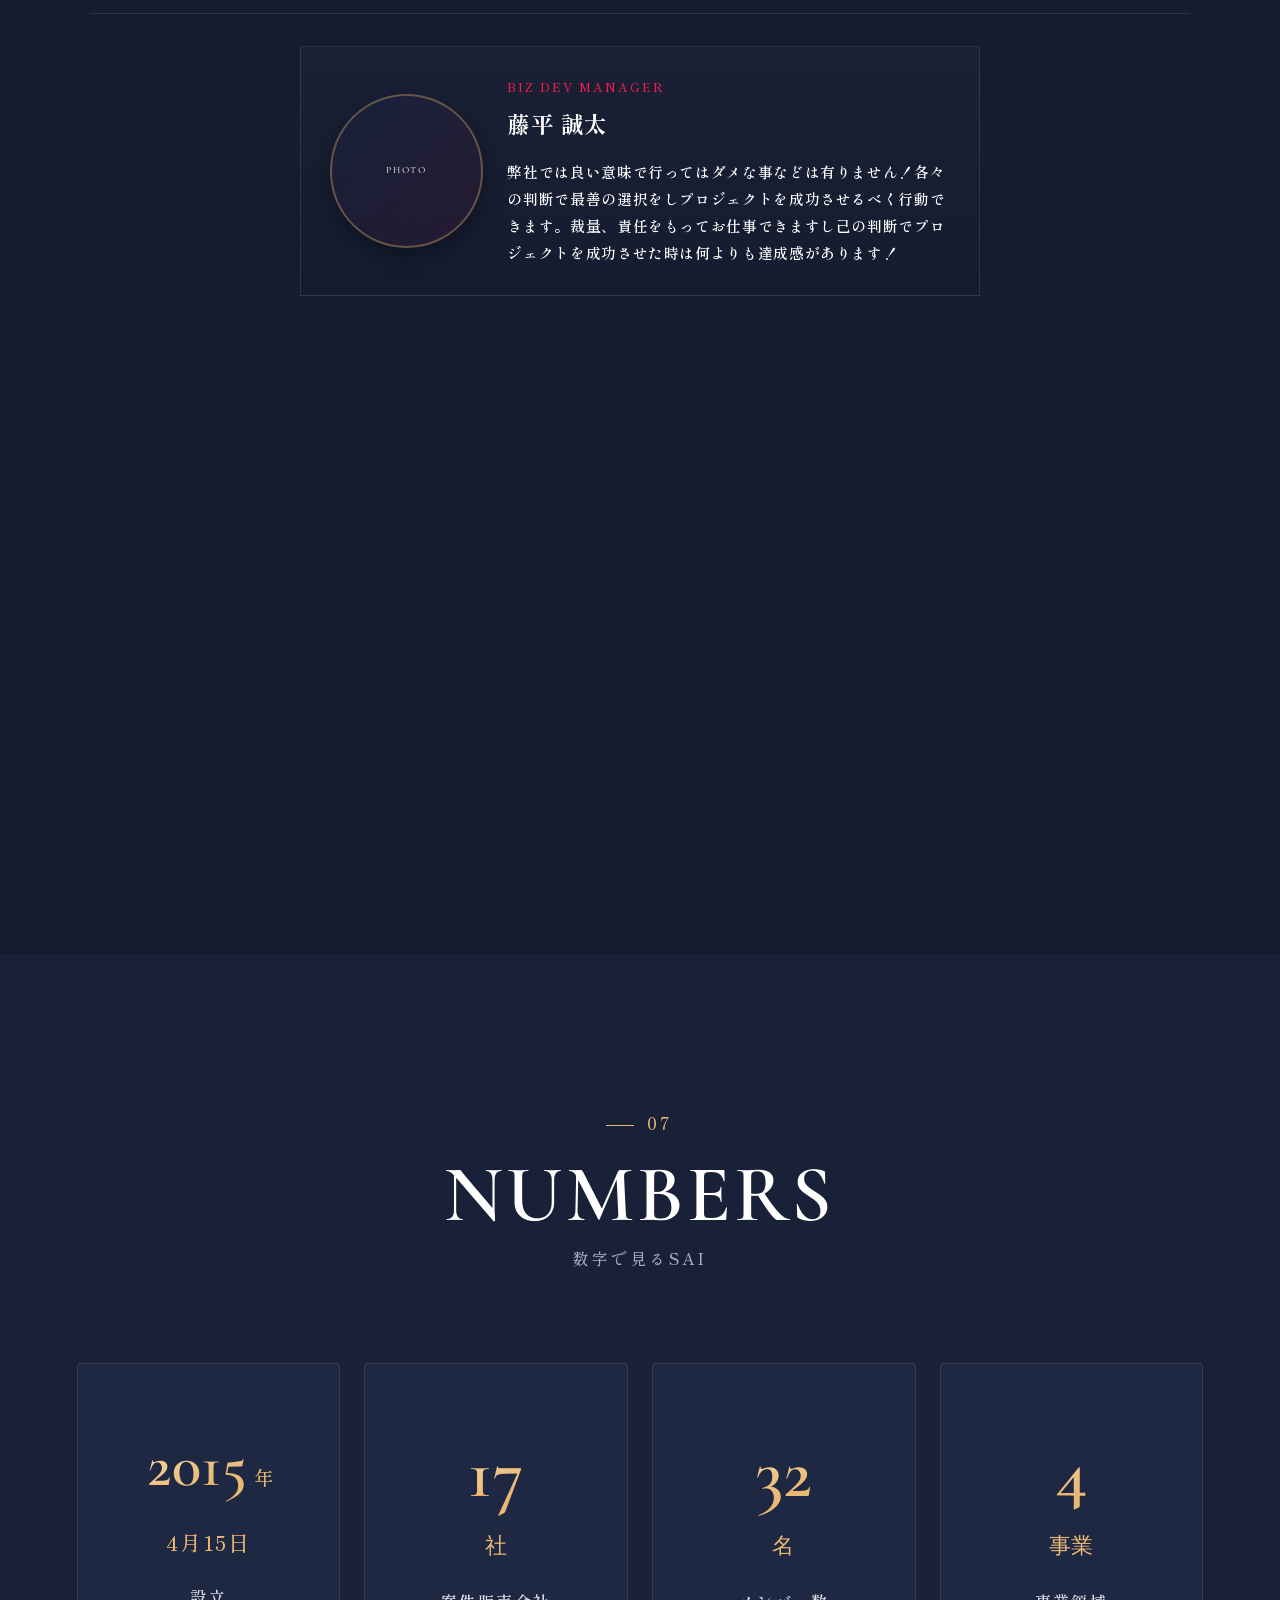
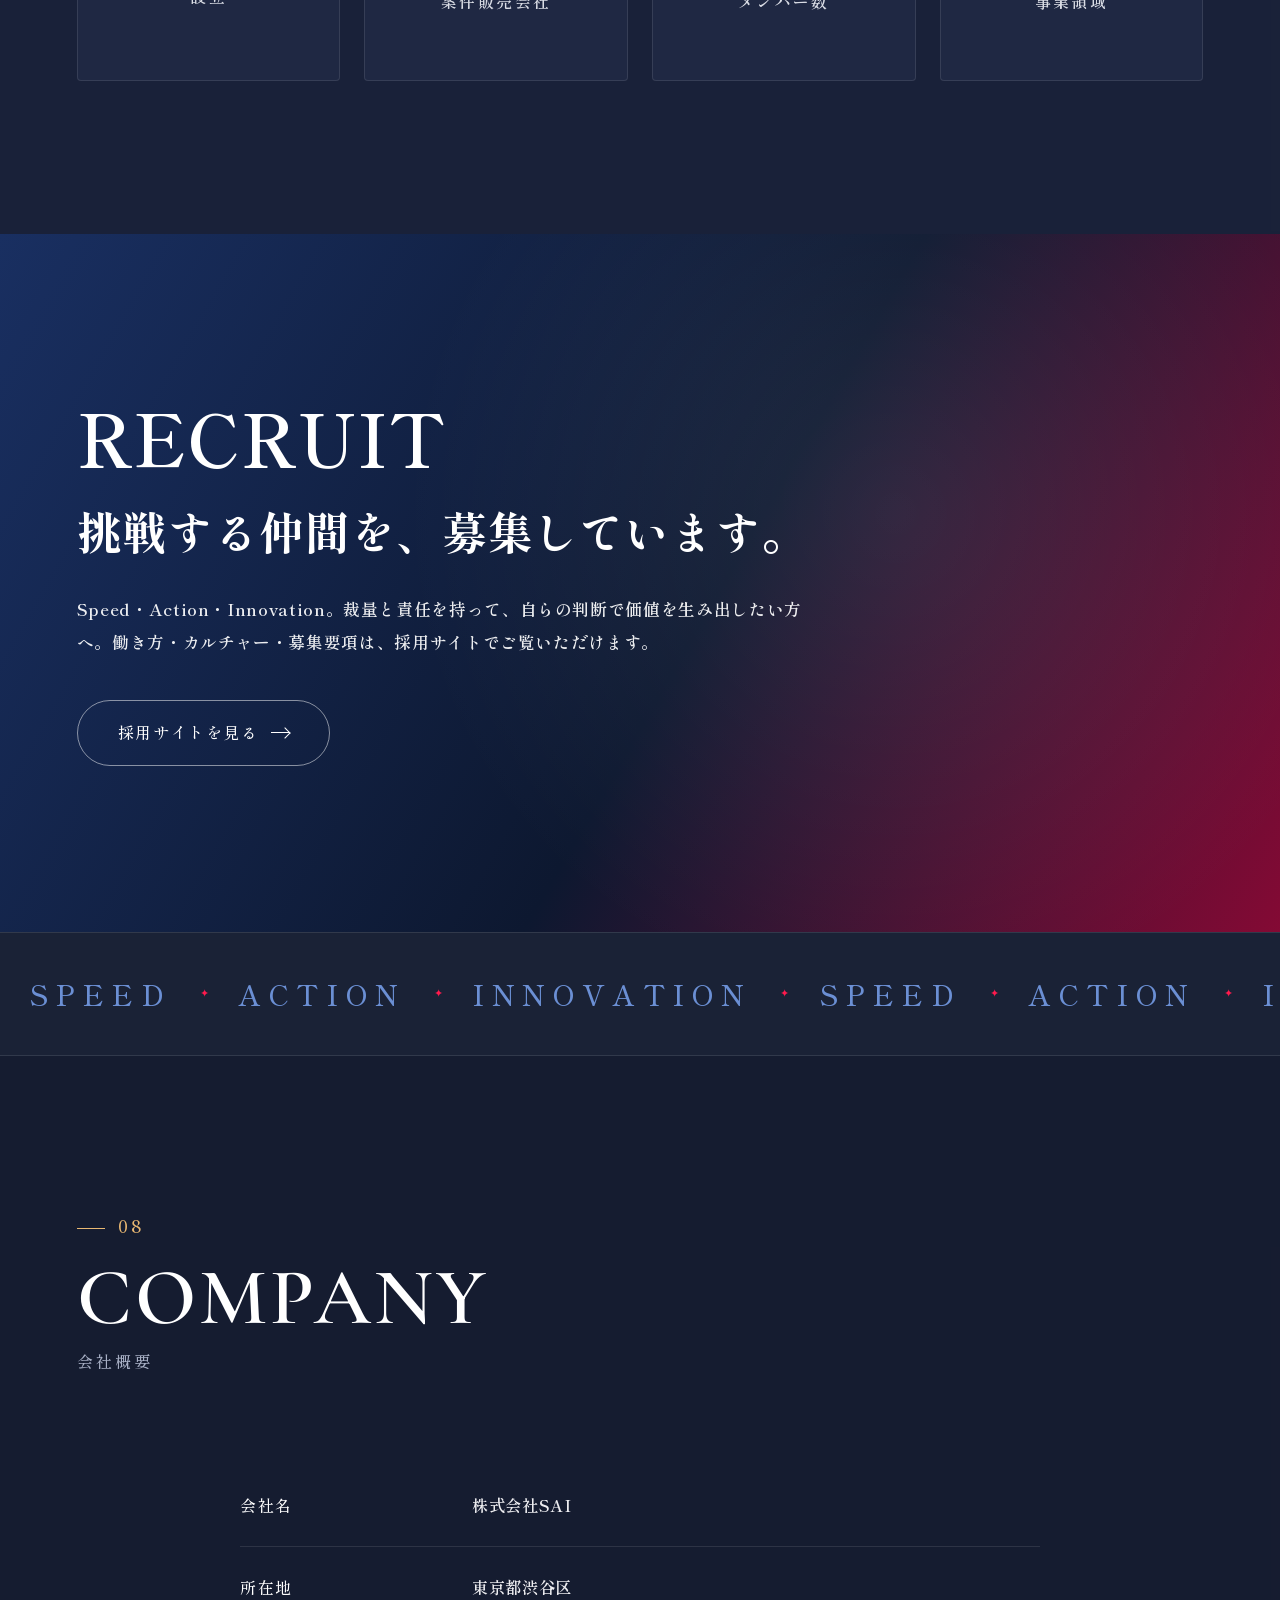
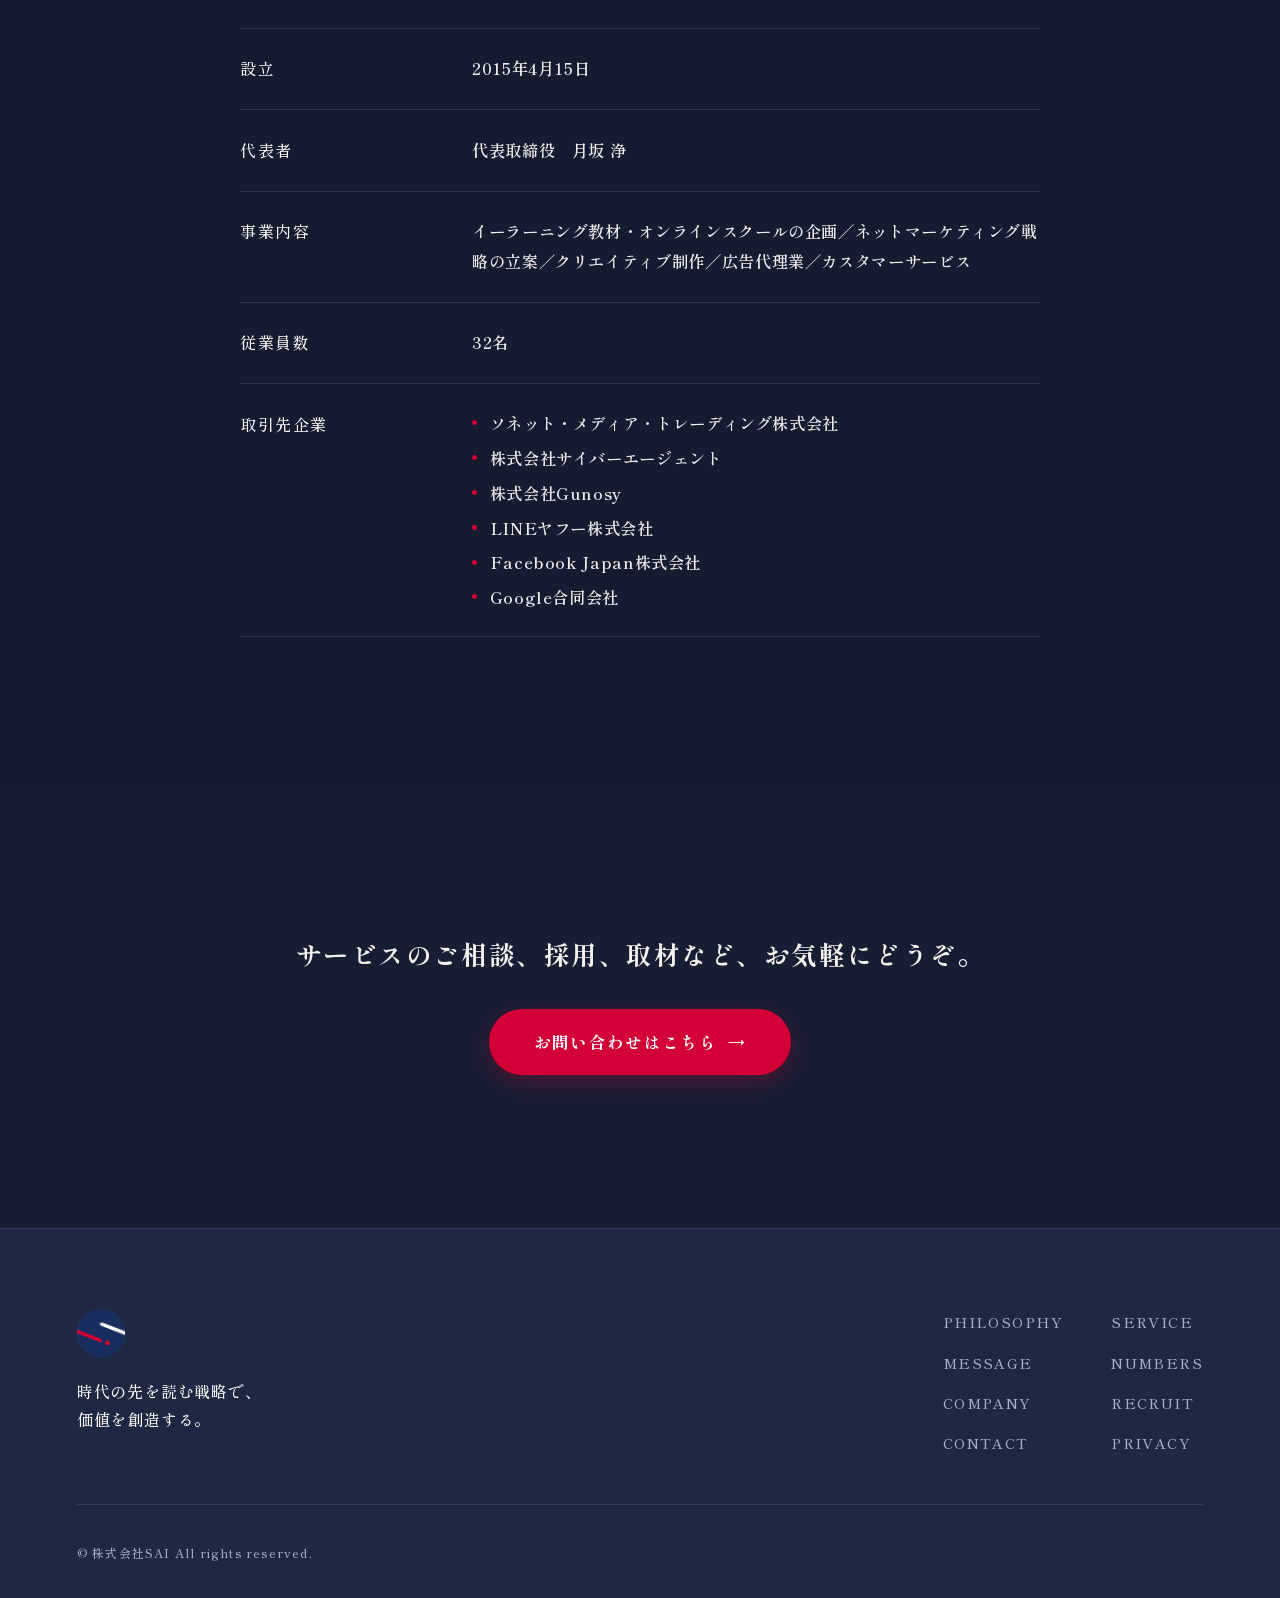
==== commit 08b14c2d: "メンバーのY・M→Y・Nに変更、藤倉（F・Y）をCS折りたたみに追加 - 山崎カードの表示イニシャルをY・M→Y・Nに - 藤倉佑太(F・Y)を新イラストの円アイコンでCS折りたたみに追加（＋10名）" ====
--- a/index.html
+++ b/index.html
@@ -469,10 +469,17 @@
                         </div>
                     </article>
                     <article class="mem-card">
-                        <div class="mem-photo"><img src="images/members/yamazaki-icon.jpg" alt="Y・M"></div>
-                        <div class="mem-body">
-                            <p class="mem-role">CUSTOMER SUPPORT</p>
-                            <h4 class="mem-name">Y・M</h4>
+                        <div class="mem-photo"><img src="images/members/yamazaki-icon.jpg" alt="Y・N"></div>
+                        <div class="mem-body">
+                            <p class="mem-role">CUSTOMER SUPPORT</p>
+                            <h4 class="mem-name">Y・N</h4>
+                        </div>
+                    </article>
+                    <article class="mem-card">
+                        <div class="mem-photo"><img src="images/members/fujikura-cs-icon.jpg" alt="F・Y"></div>
+                        <div class="mem-body">
+                            <p class="mem-role">CUSTOMER SUPPORT</p>
+                            <h4 class="mem-name">F・Y</h4>
                         </div>
                     </article>
                 </div>
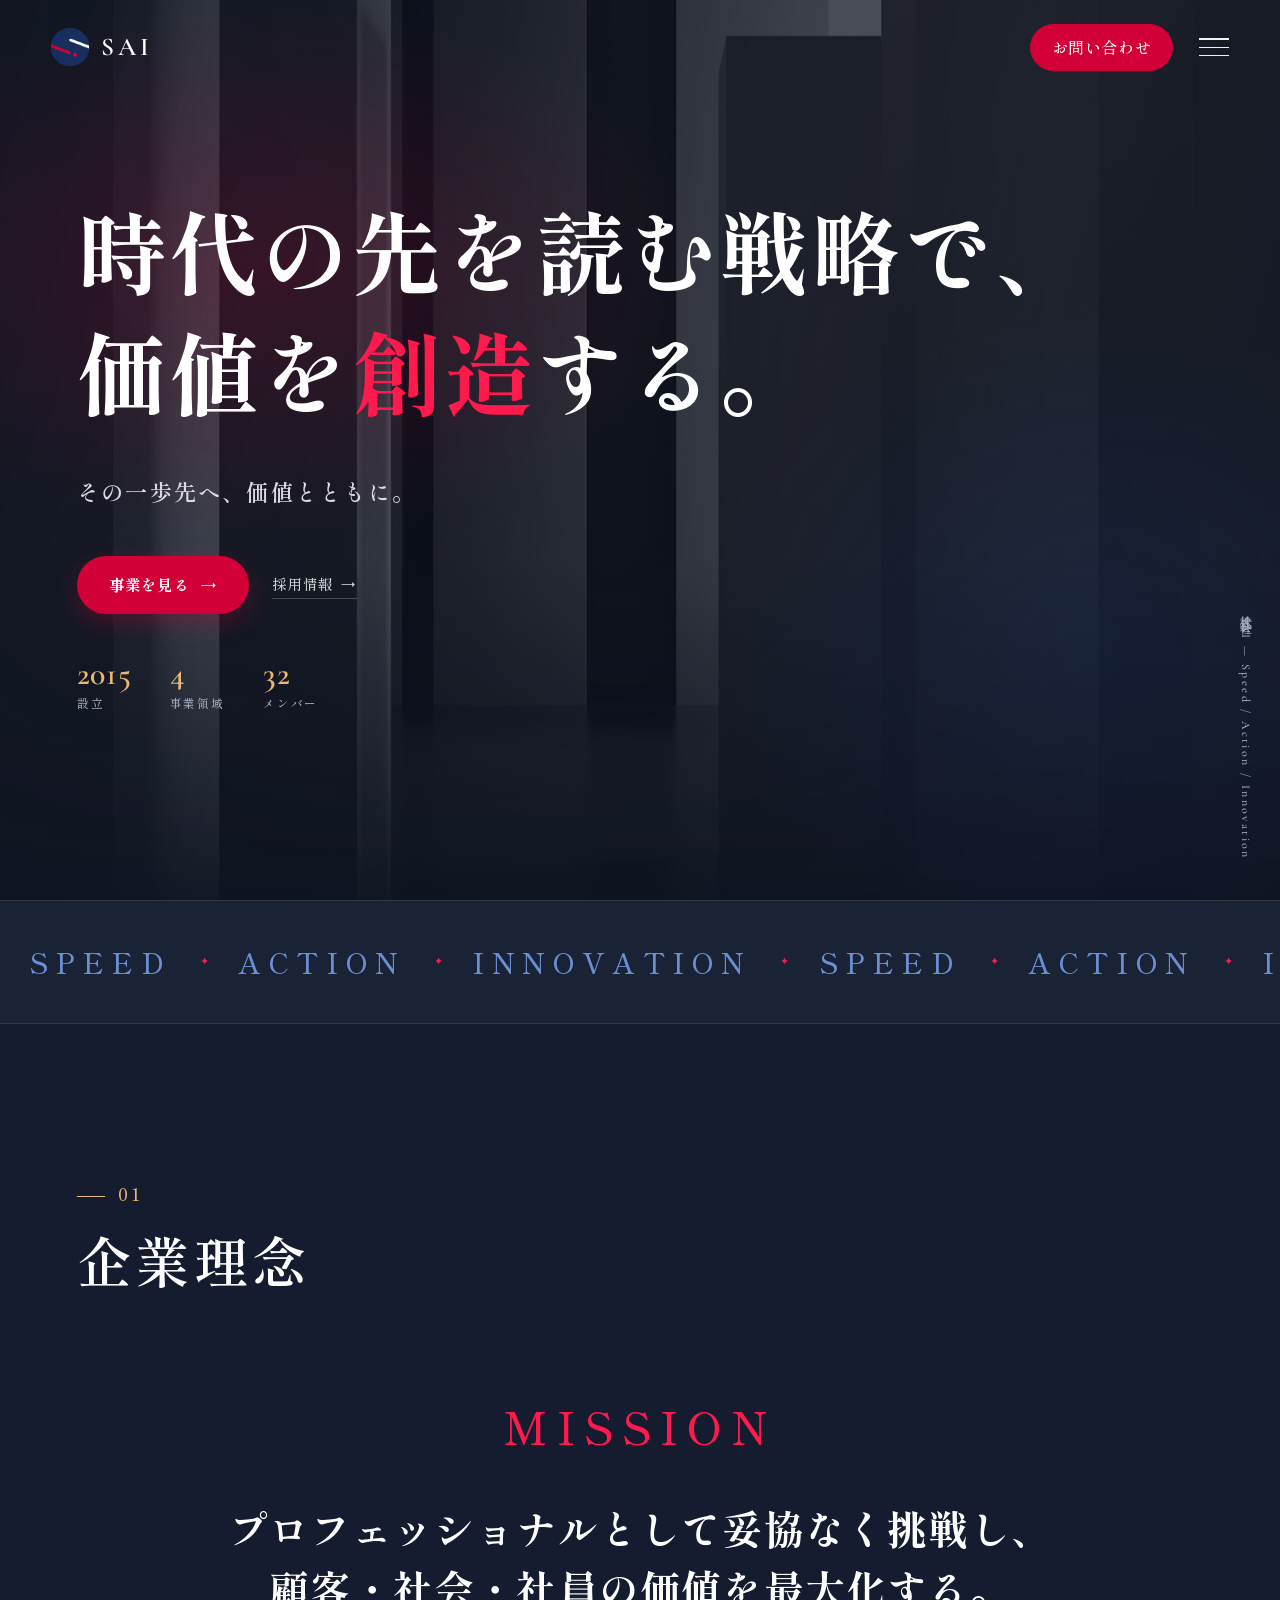
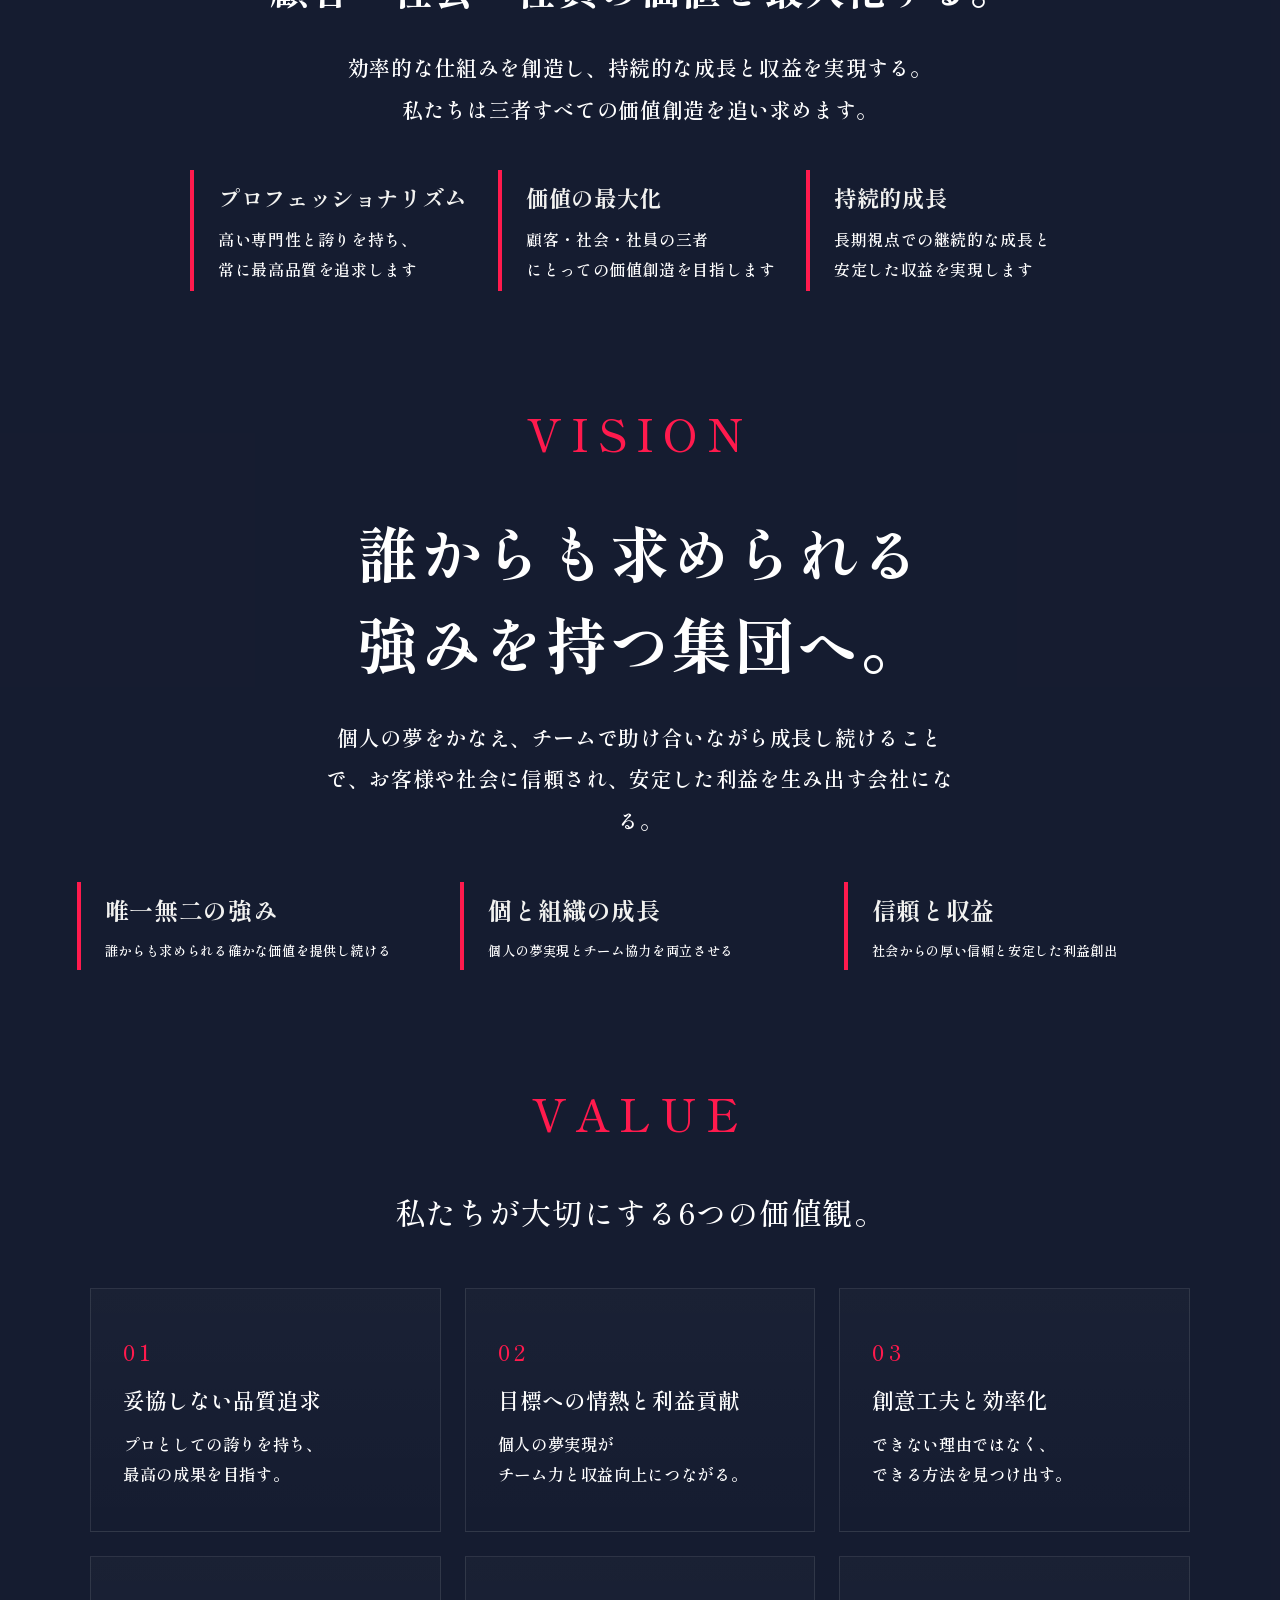
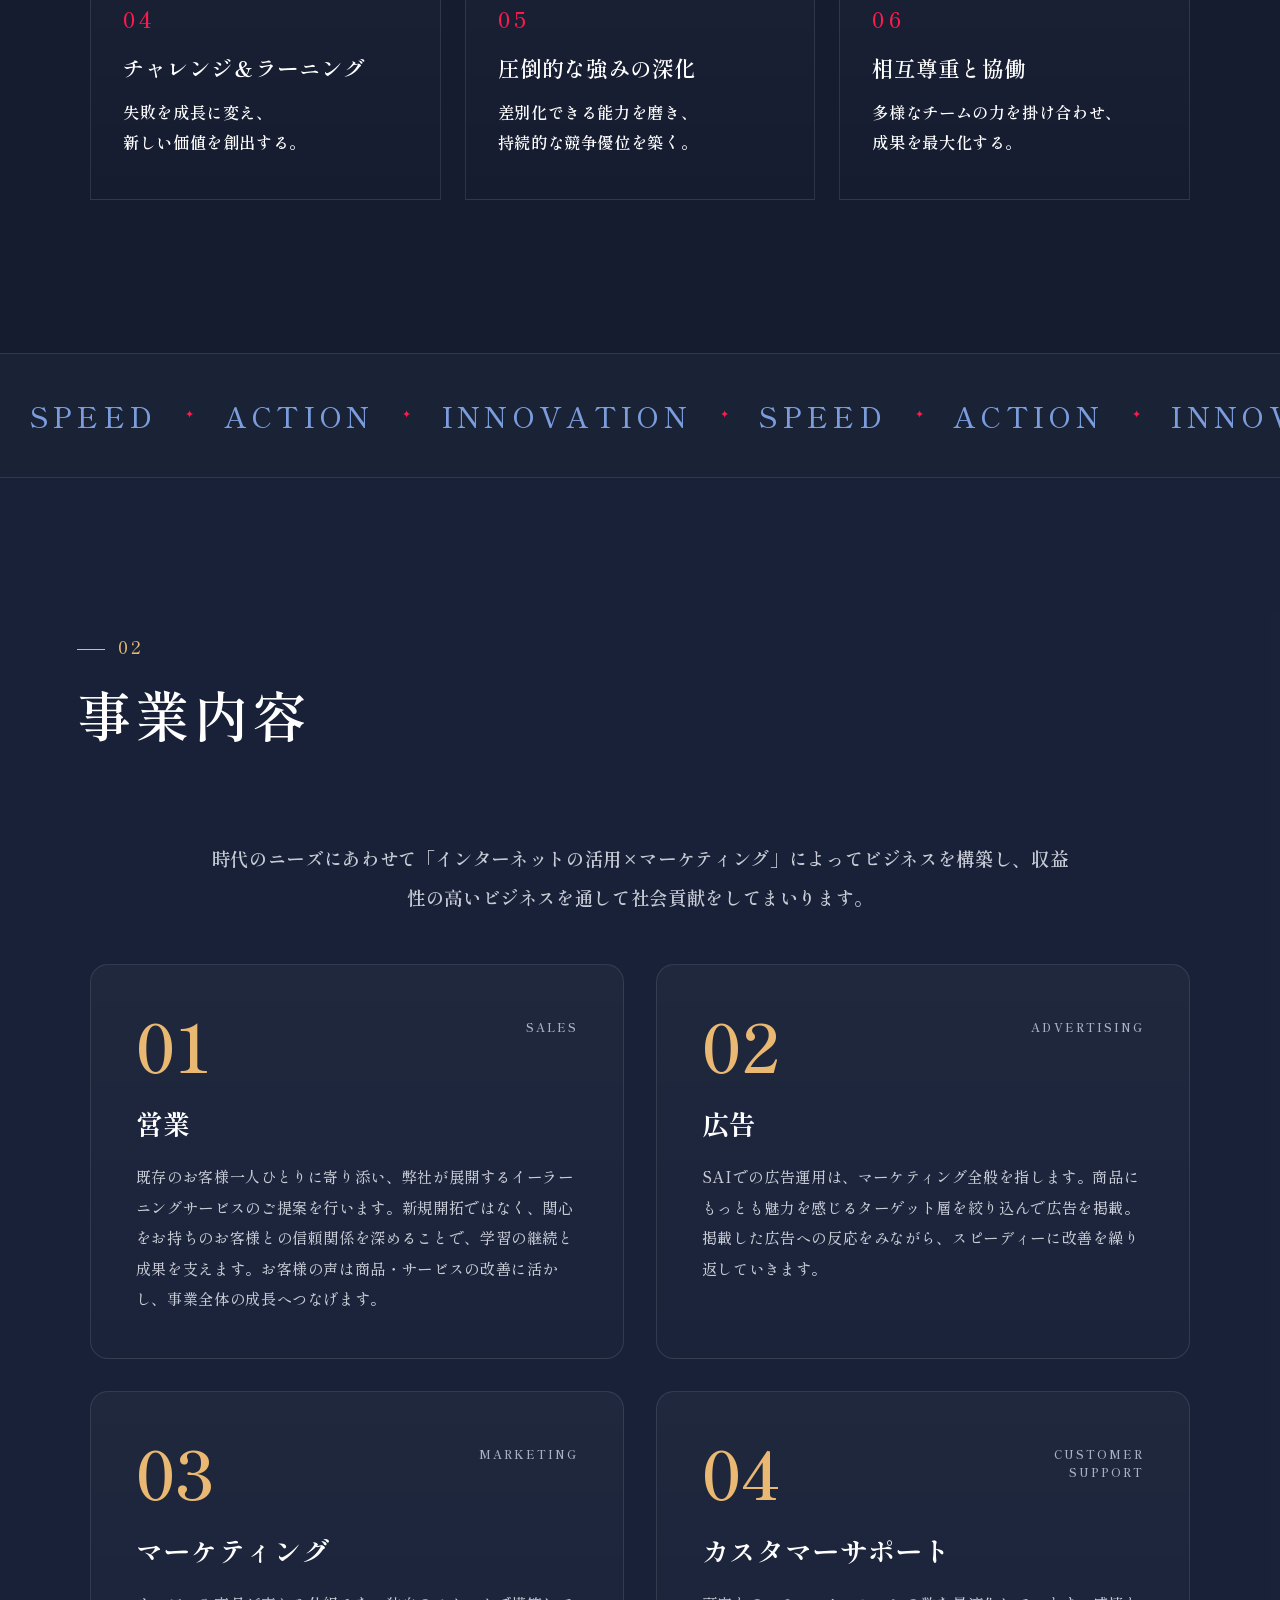
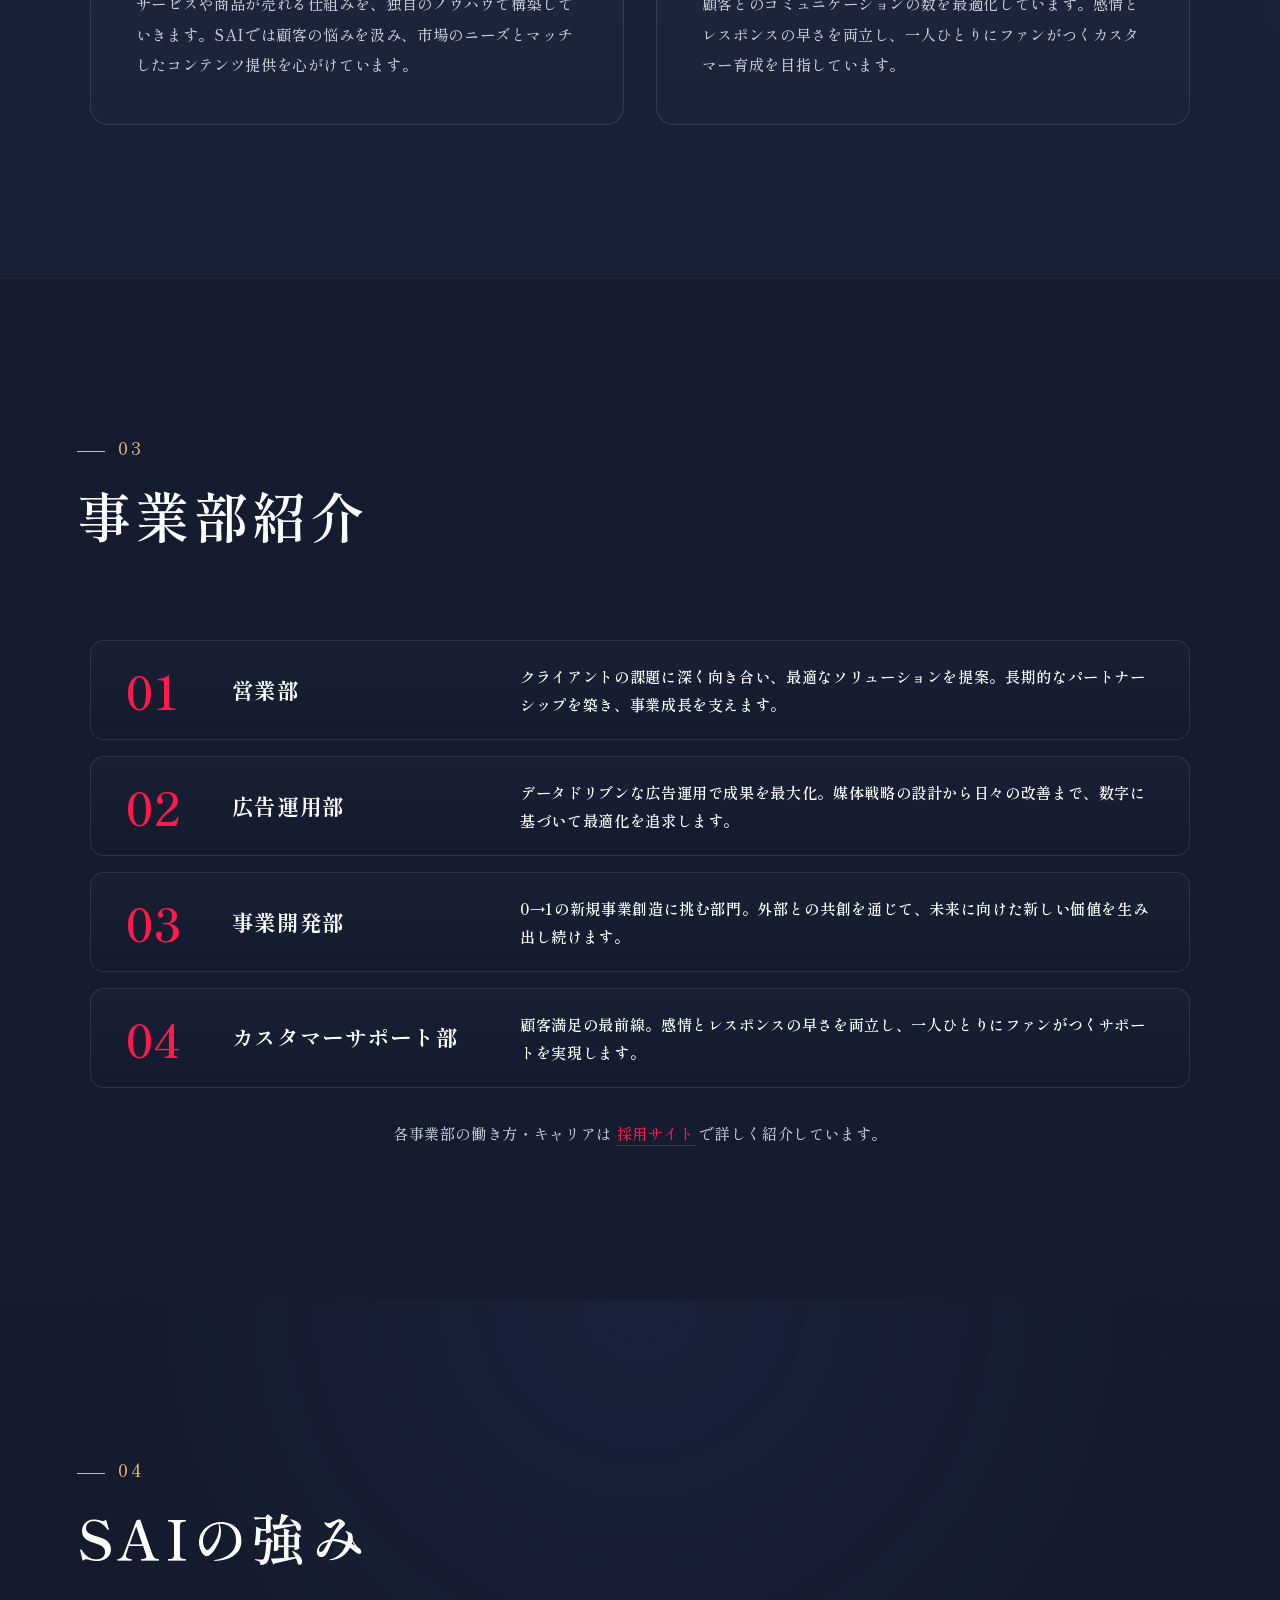
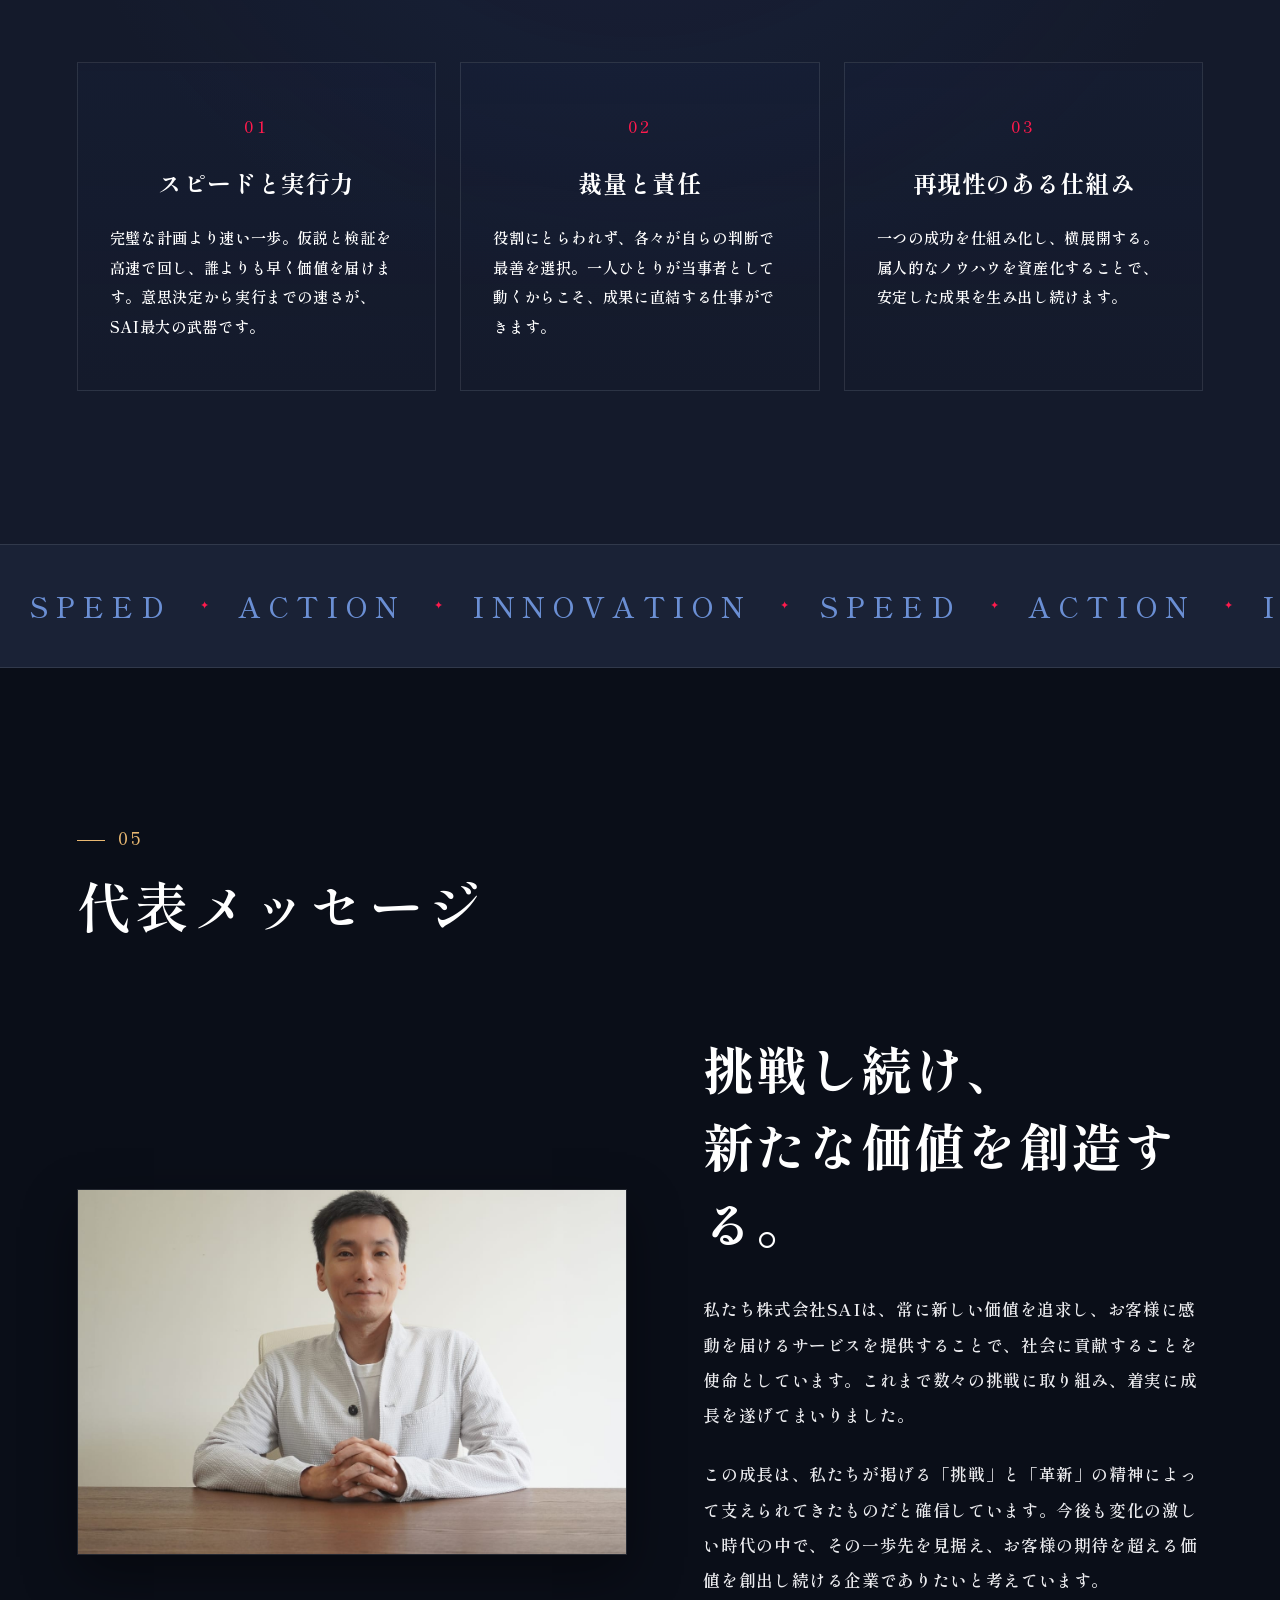
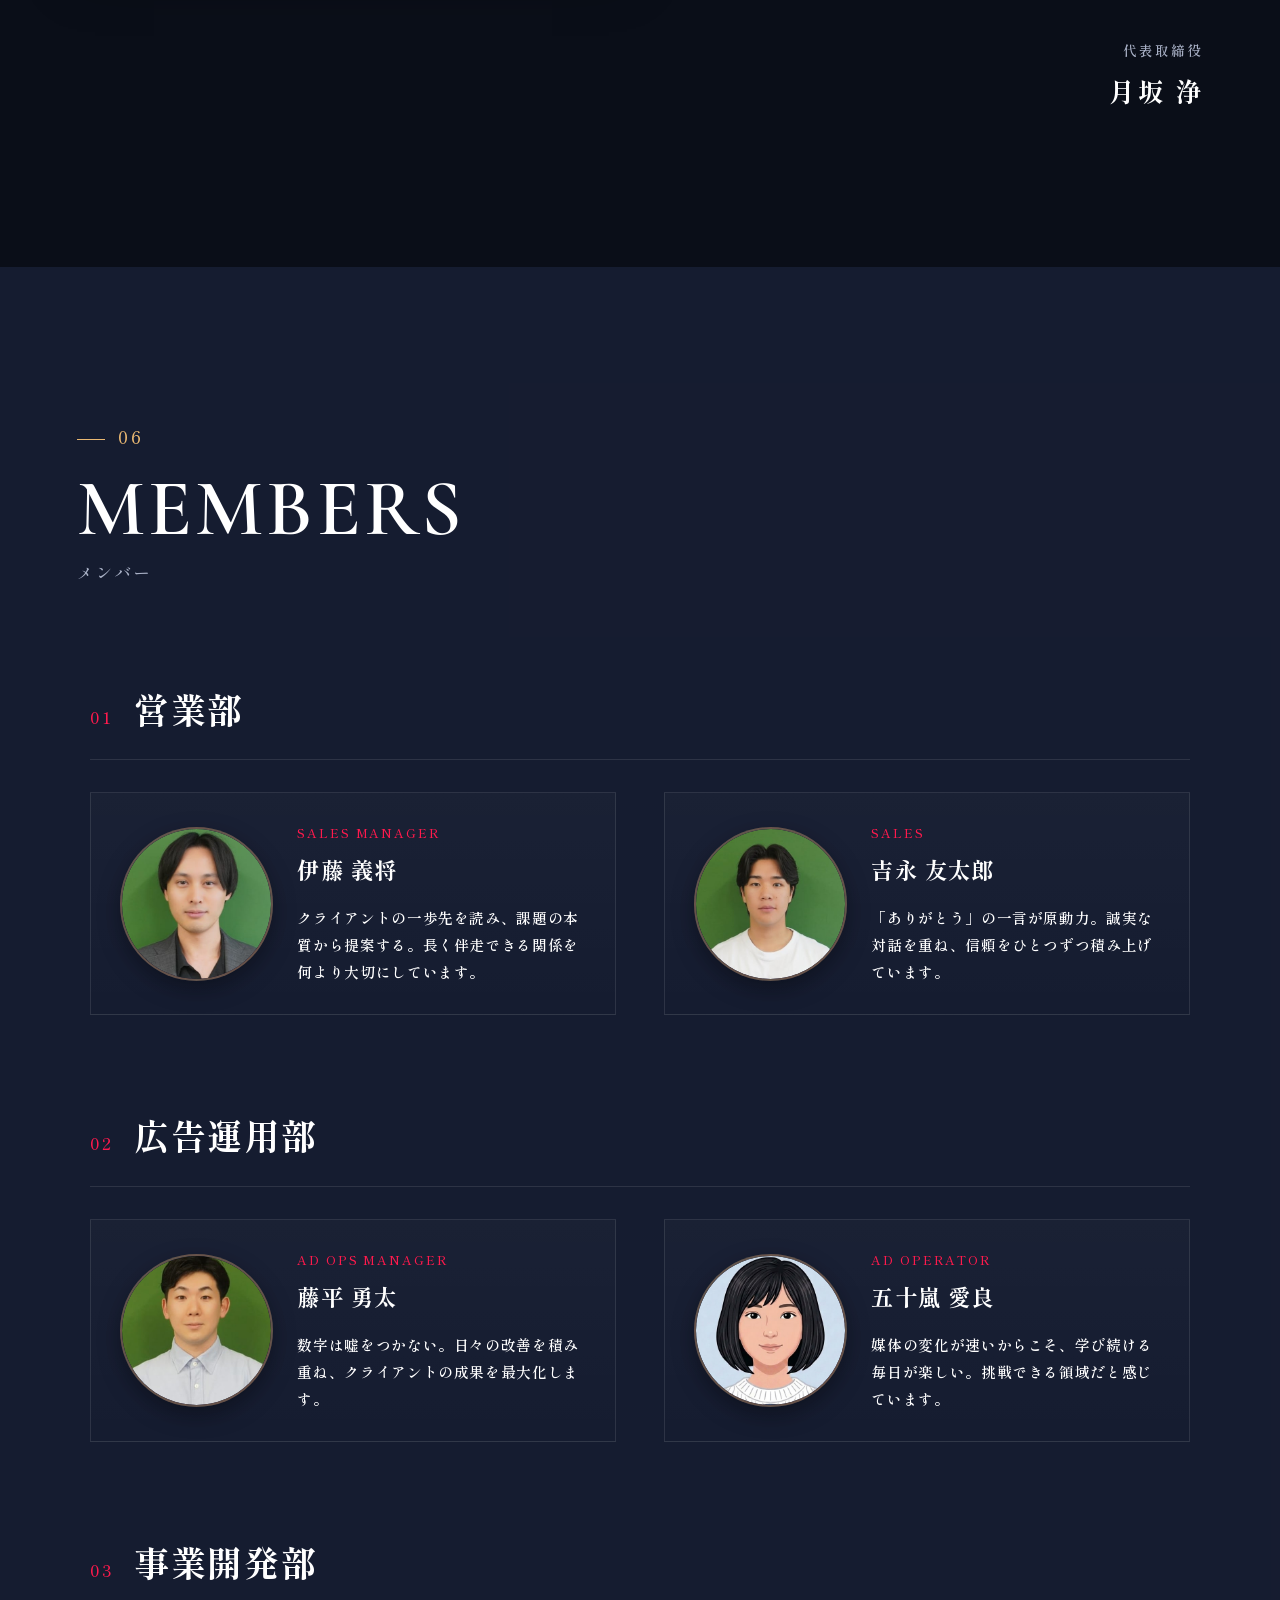
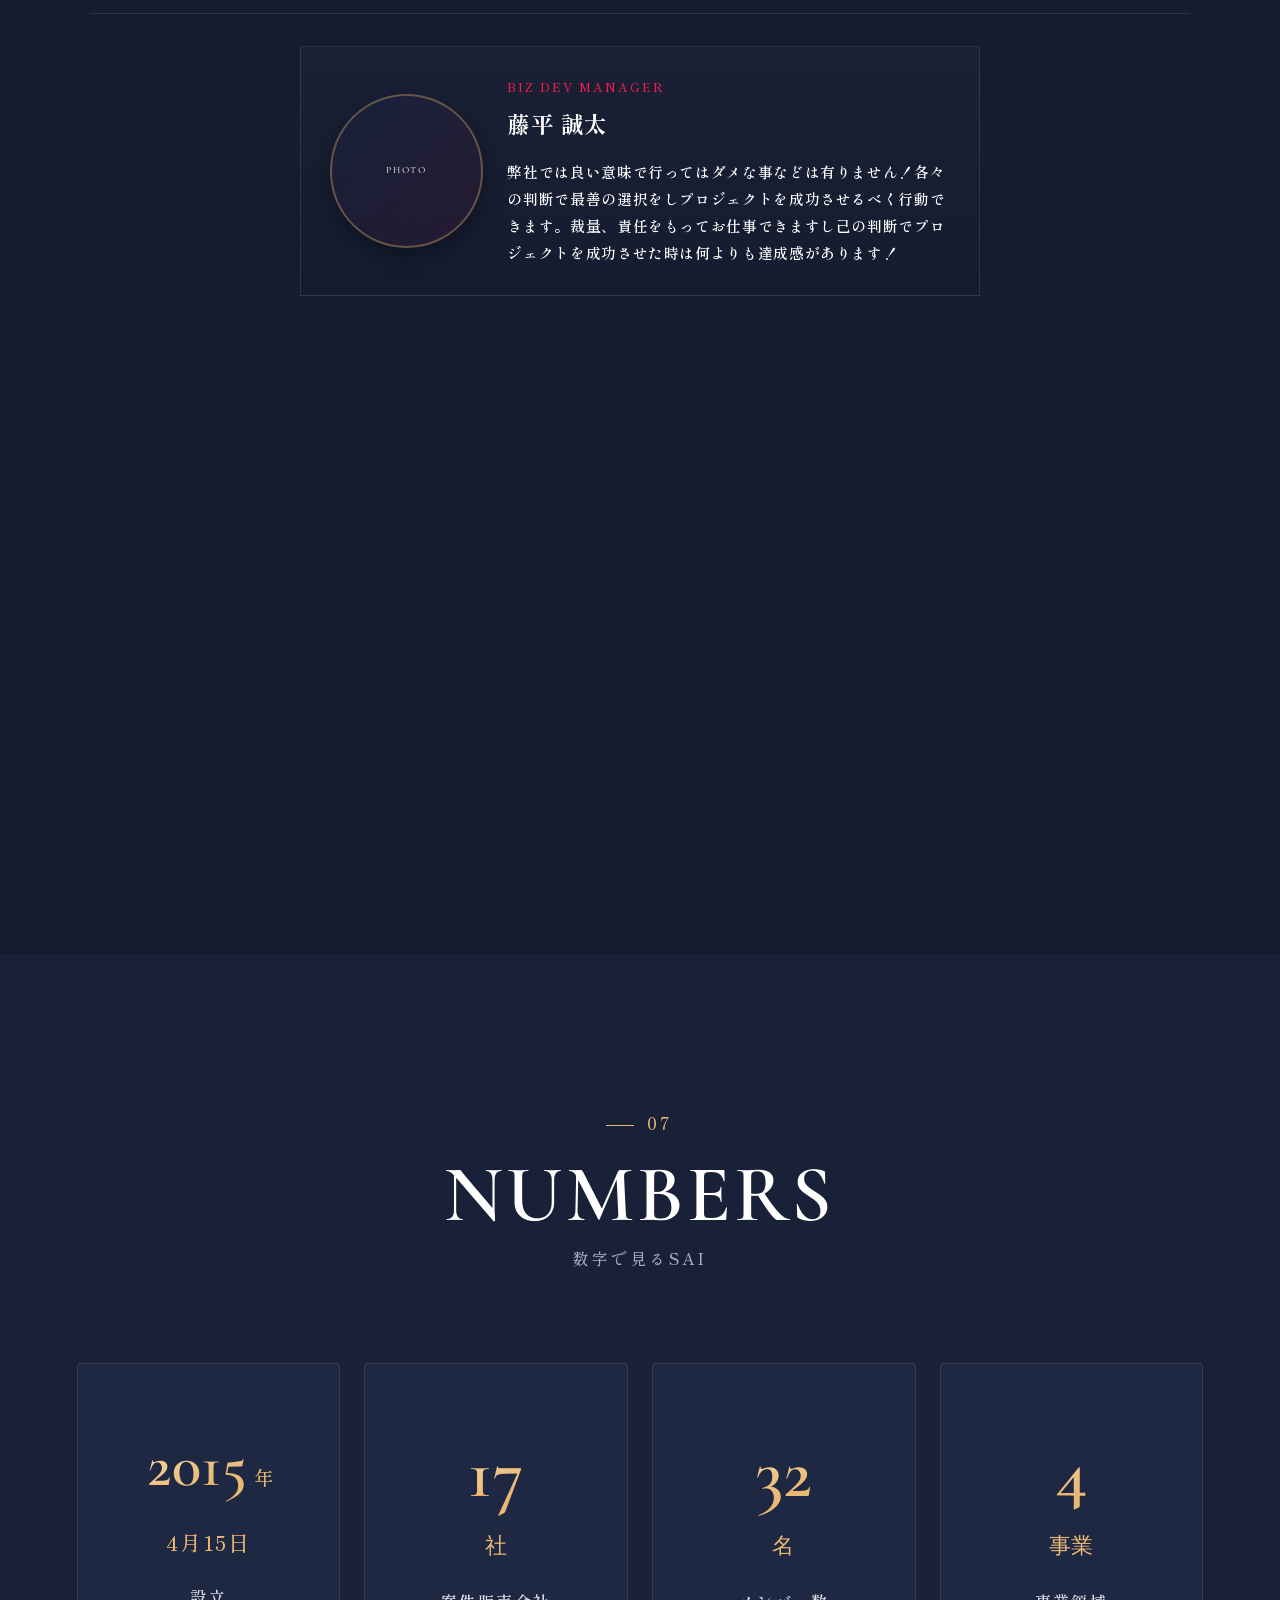
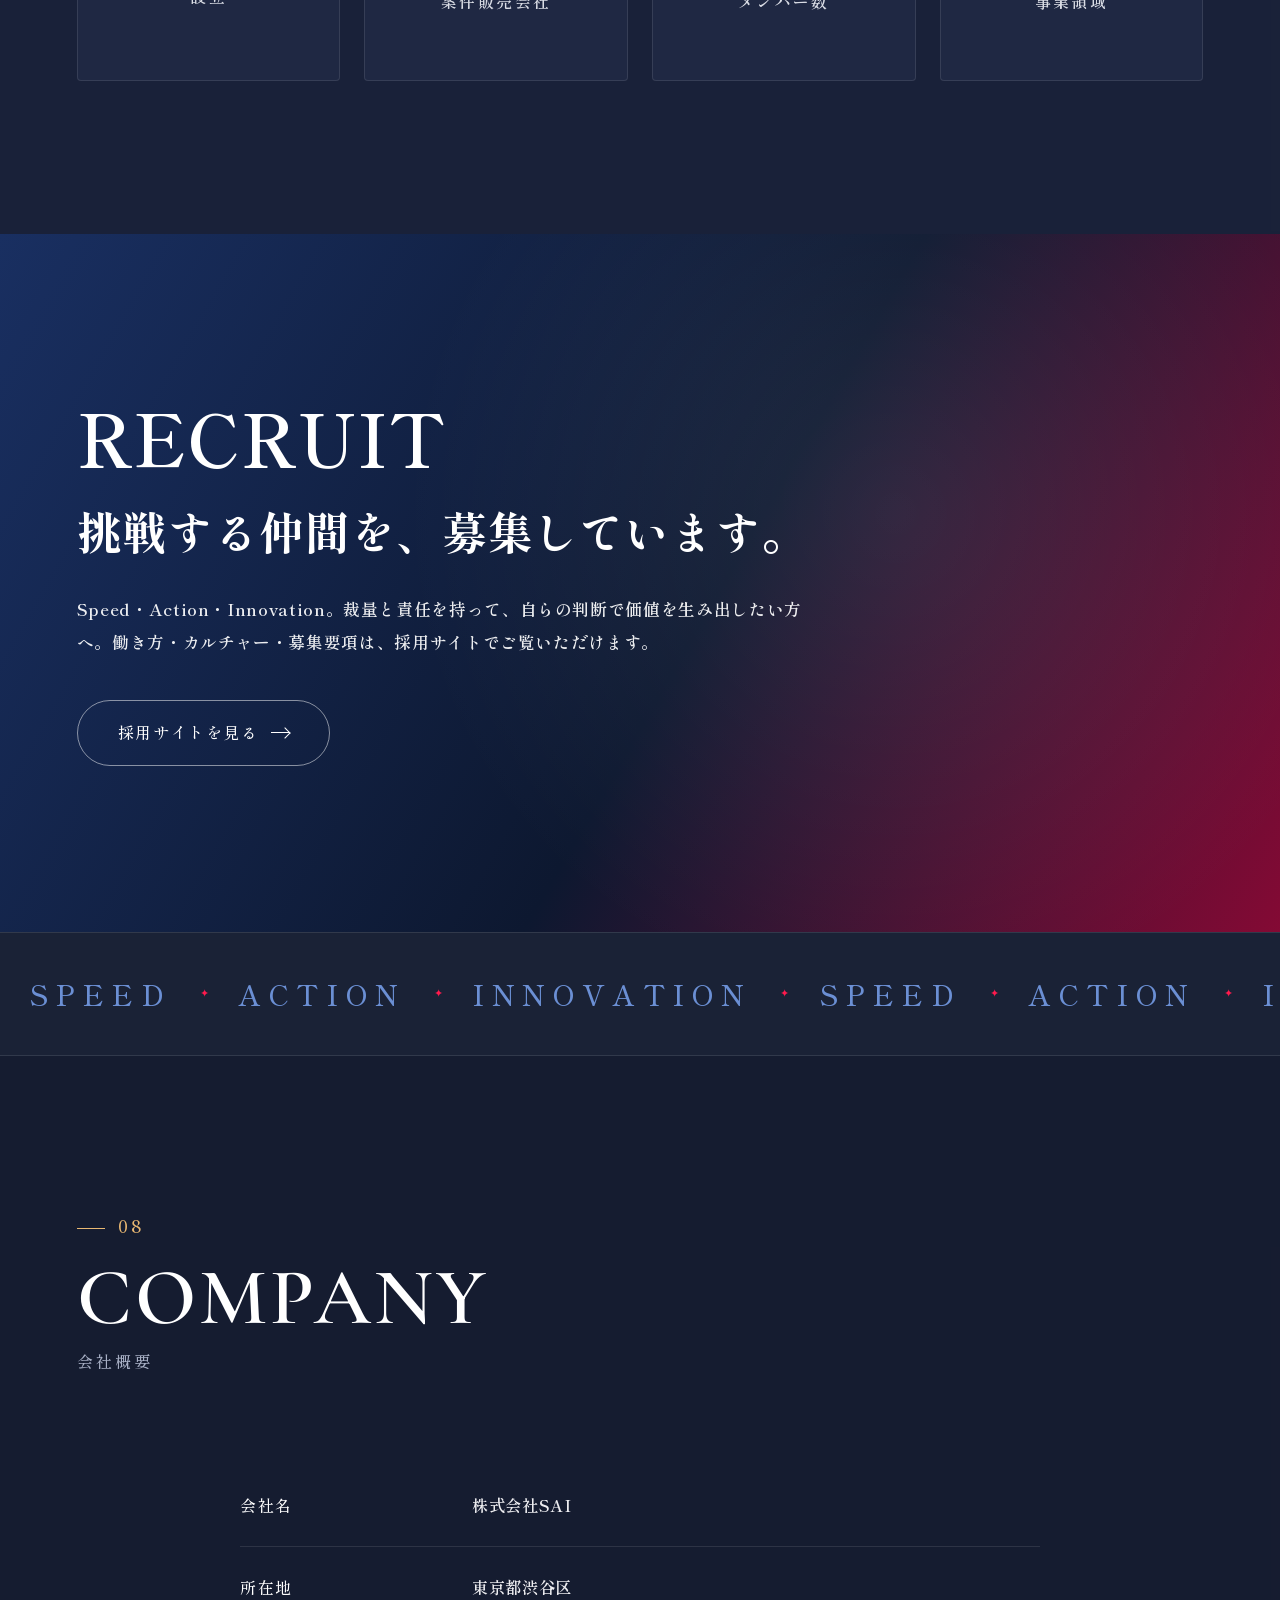
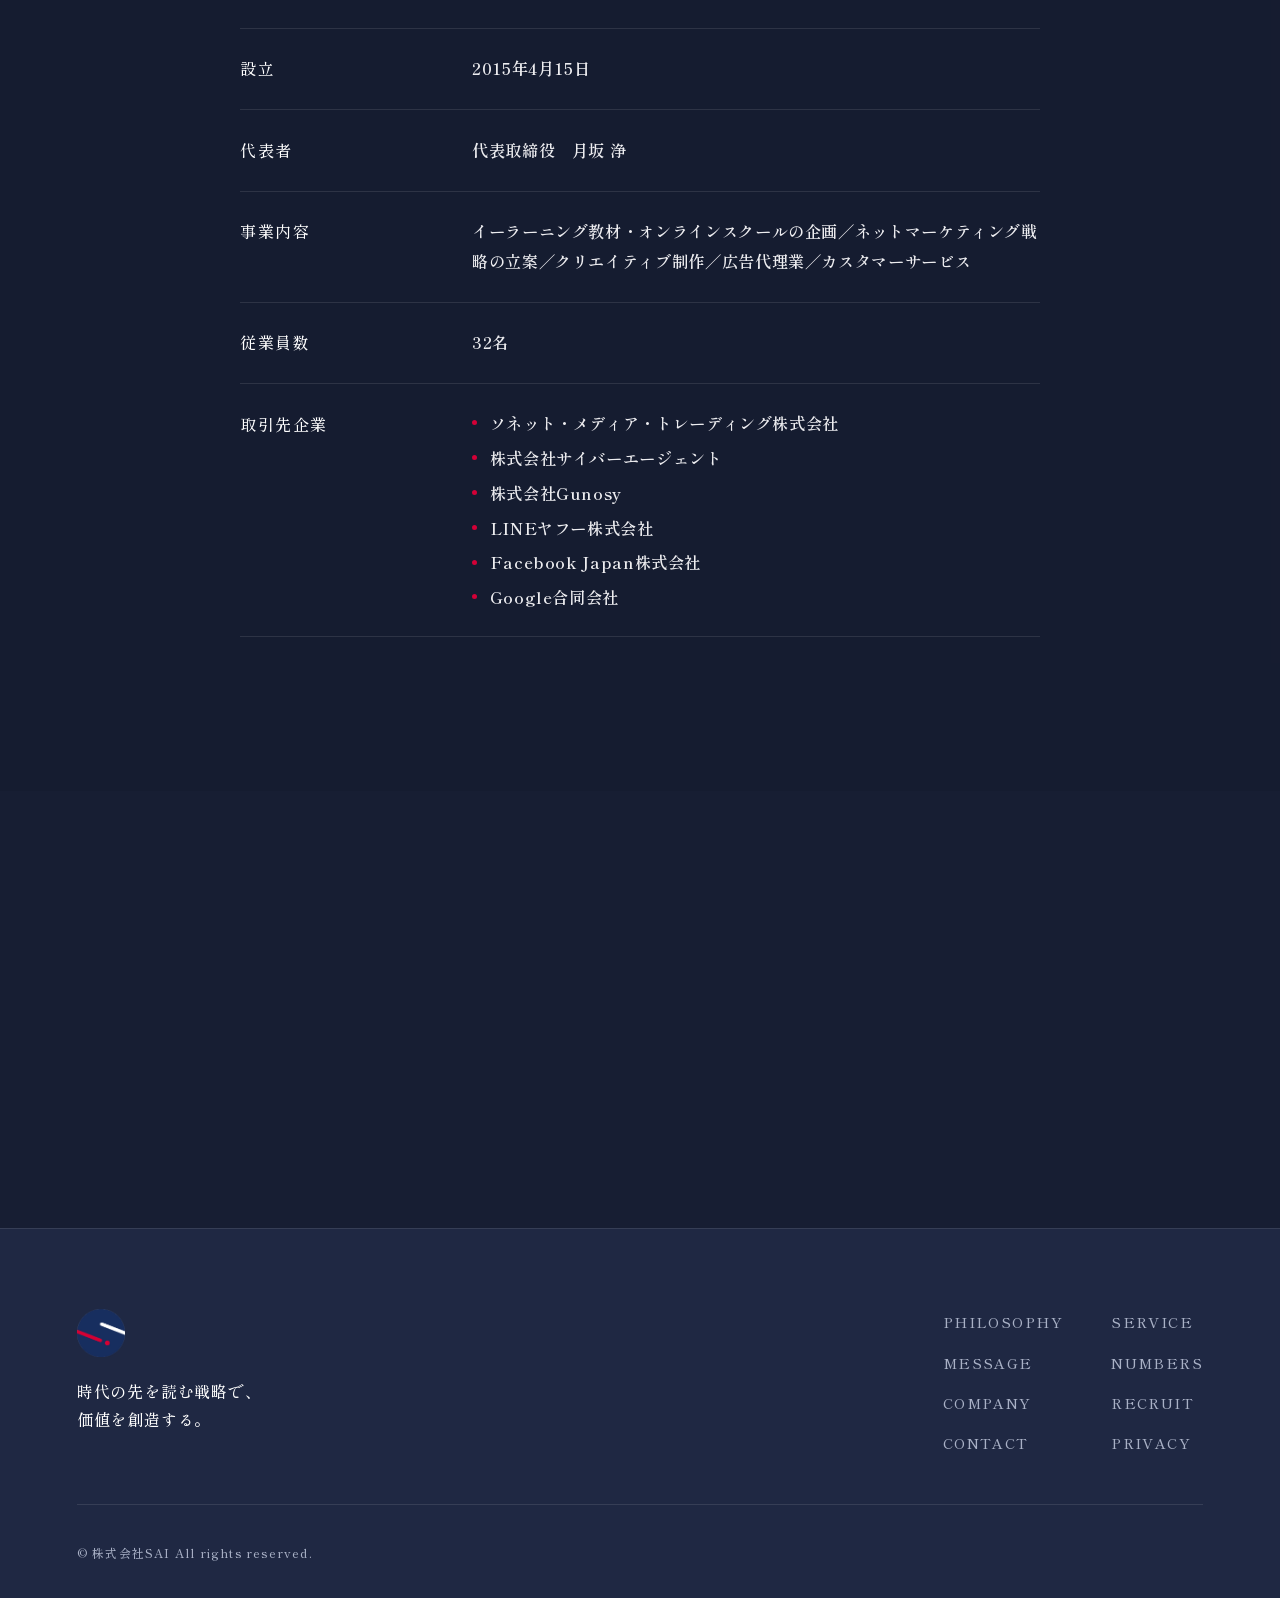
==== commit 38d49fff: "代表メッセージに代表写真を差し込み（コーポレート・採用） - CEO.JPGを3:2にトリミング＋Web最適化(1300px/70KB)し images/ceo.jpg に - コーポレート(.ceo" ====
--- a/index.html
+++ b/index.html
@@ -292,7 +292,7 @@
     </div>
     <div class="message-inner">
         <div class="message-photo" data-reveal>
-            <div class="ceo-photo is-ph"><span class="ph-label">代表写真</span></div>
+            <div class="ceo-photo"><img src="images/ceo.jpg" alt="代表取締役 月坂 浄"></div>
         </div>
         <div class="message-body" data-reveal>
             <h3 class="message-catch">挑戦し続け、<br>新たな価値を創造する。</h3>
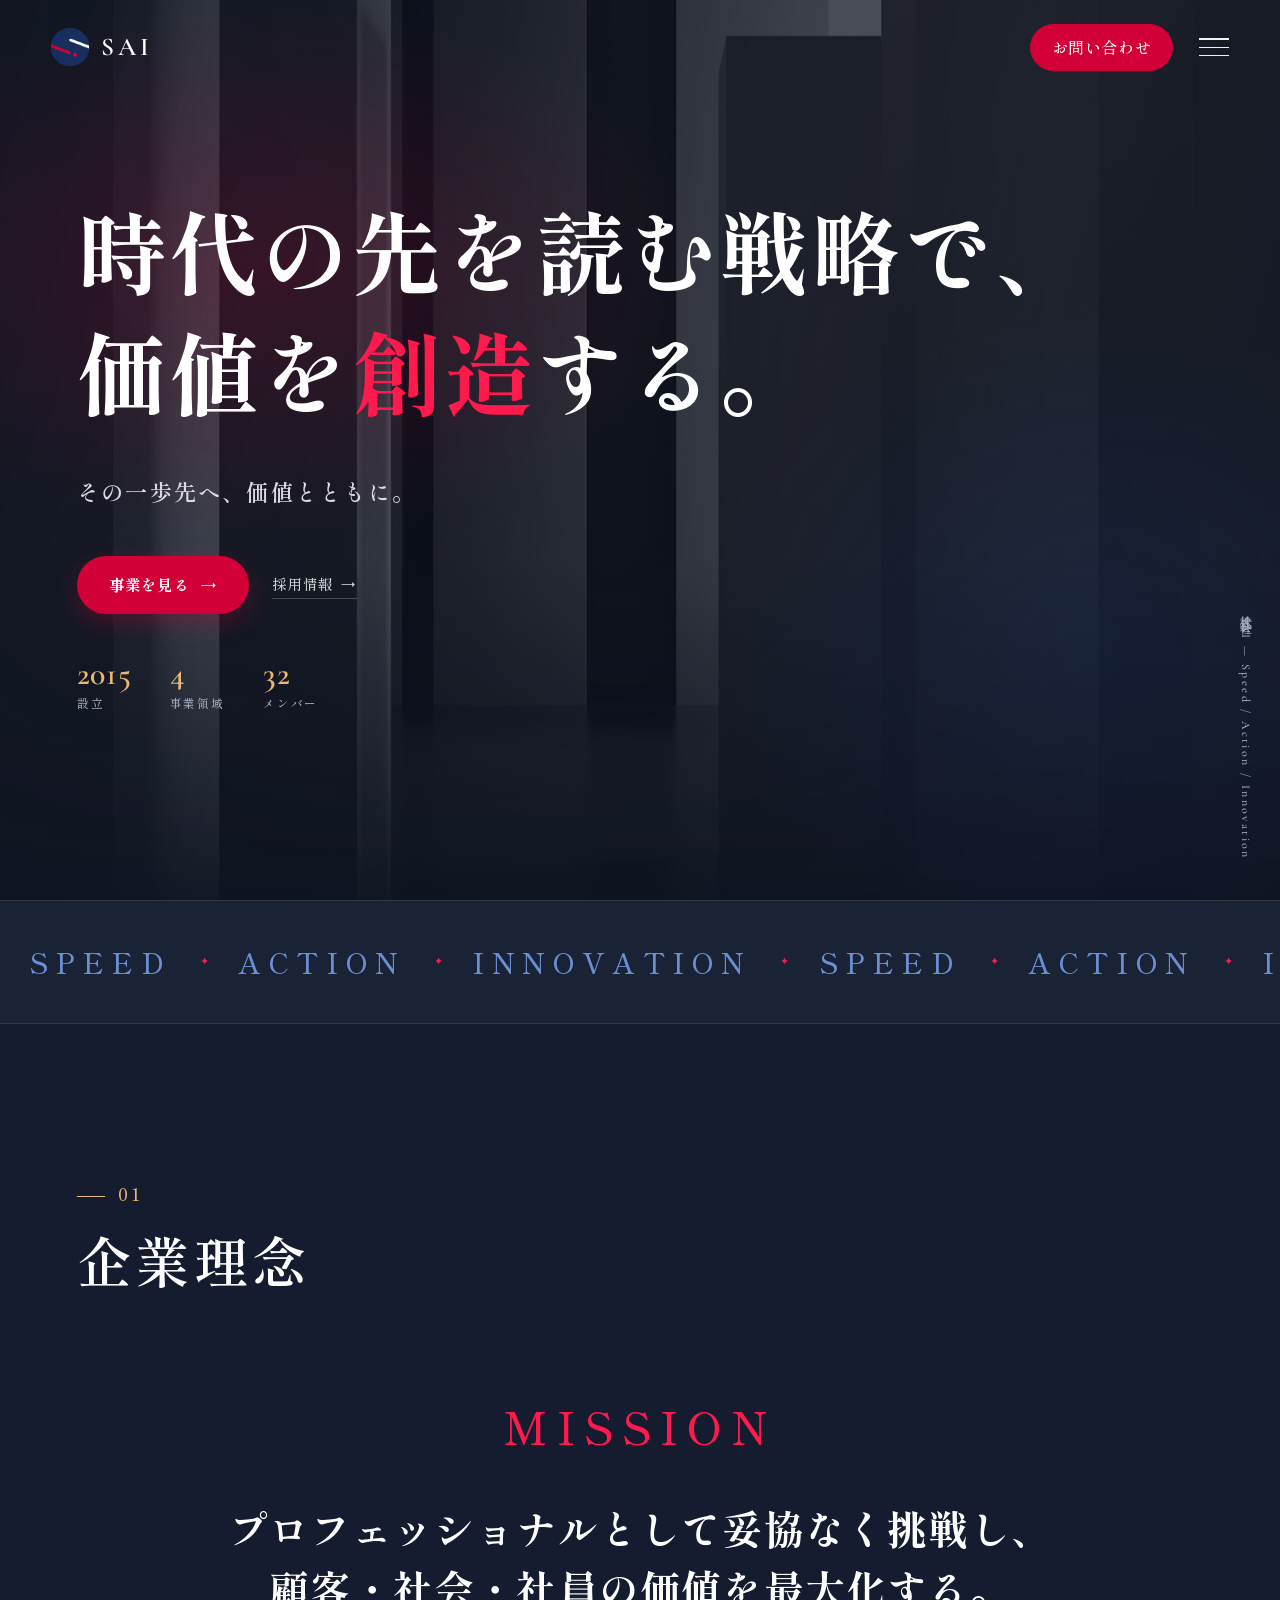
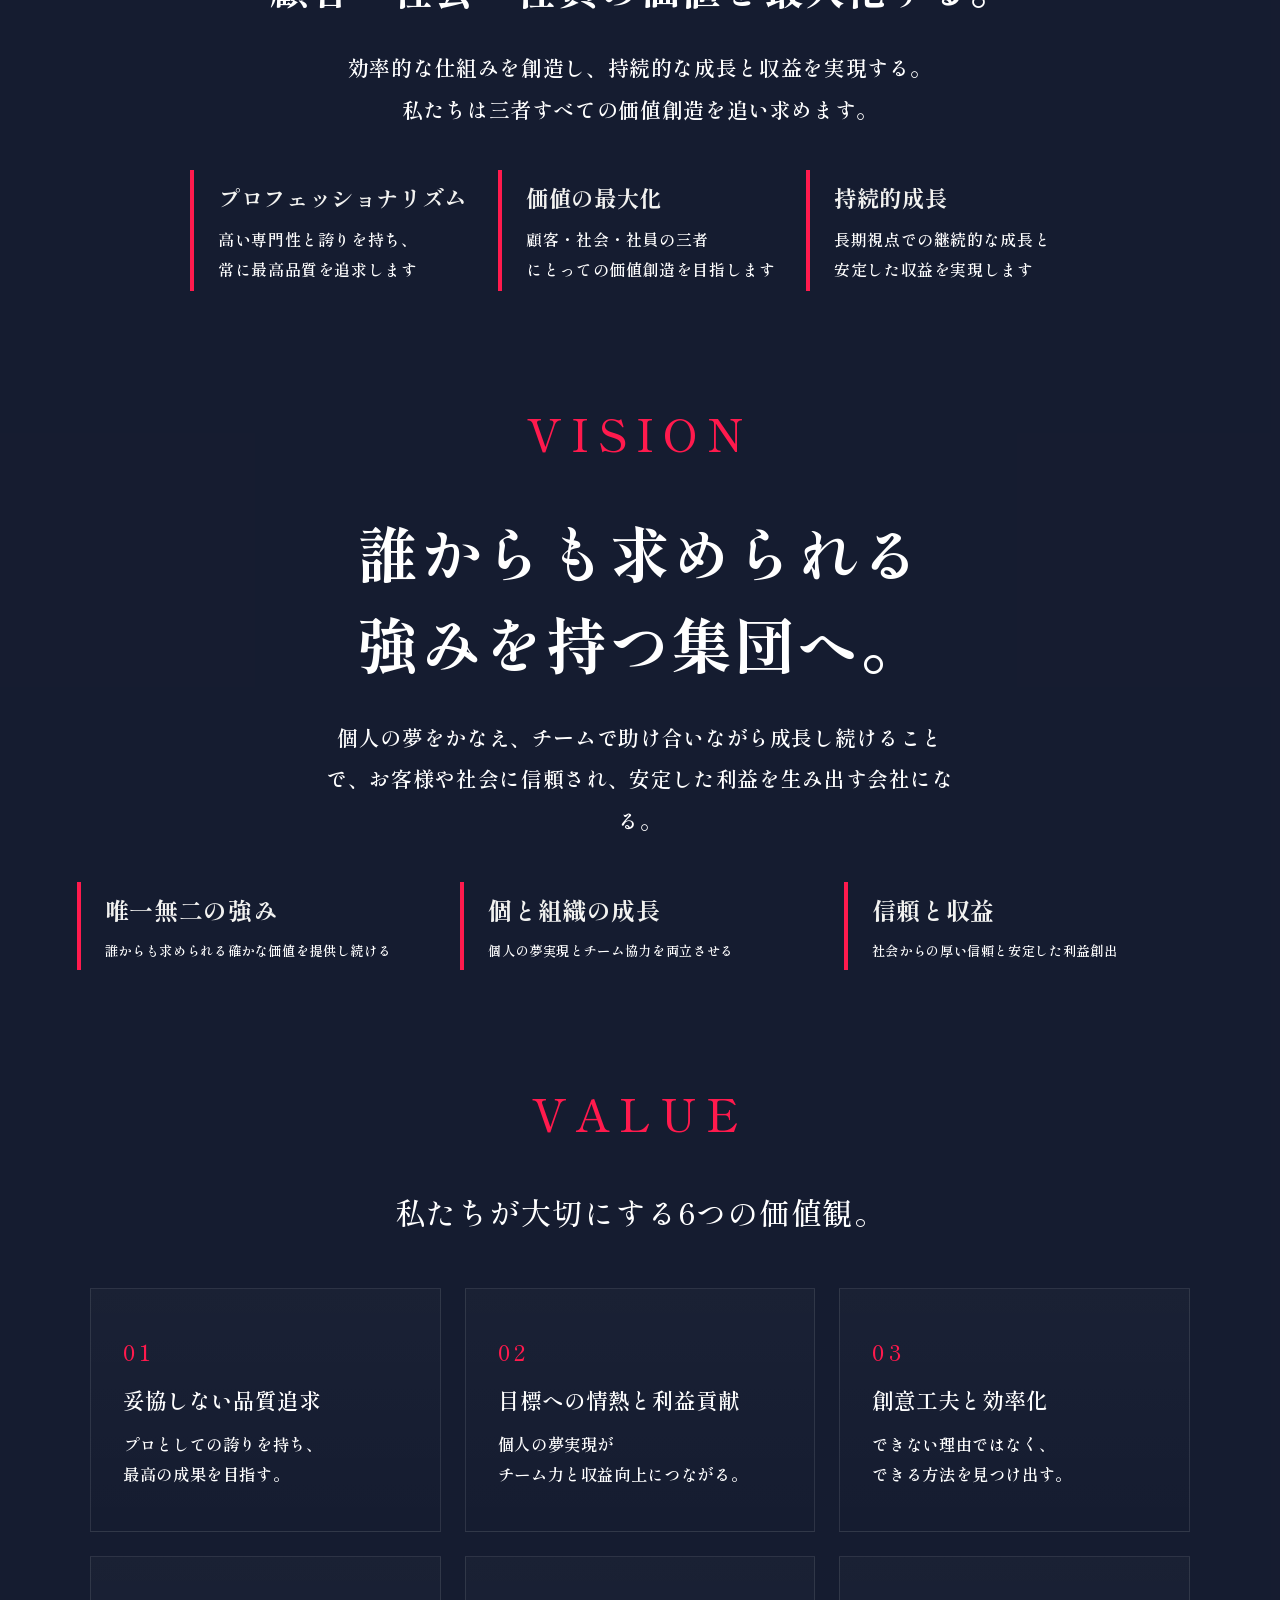
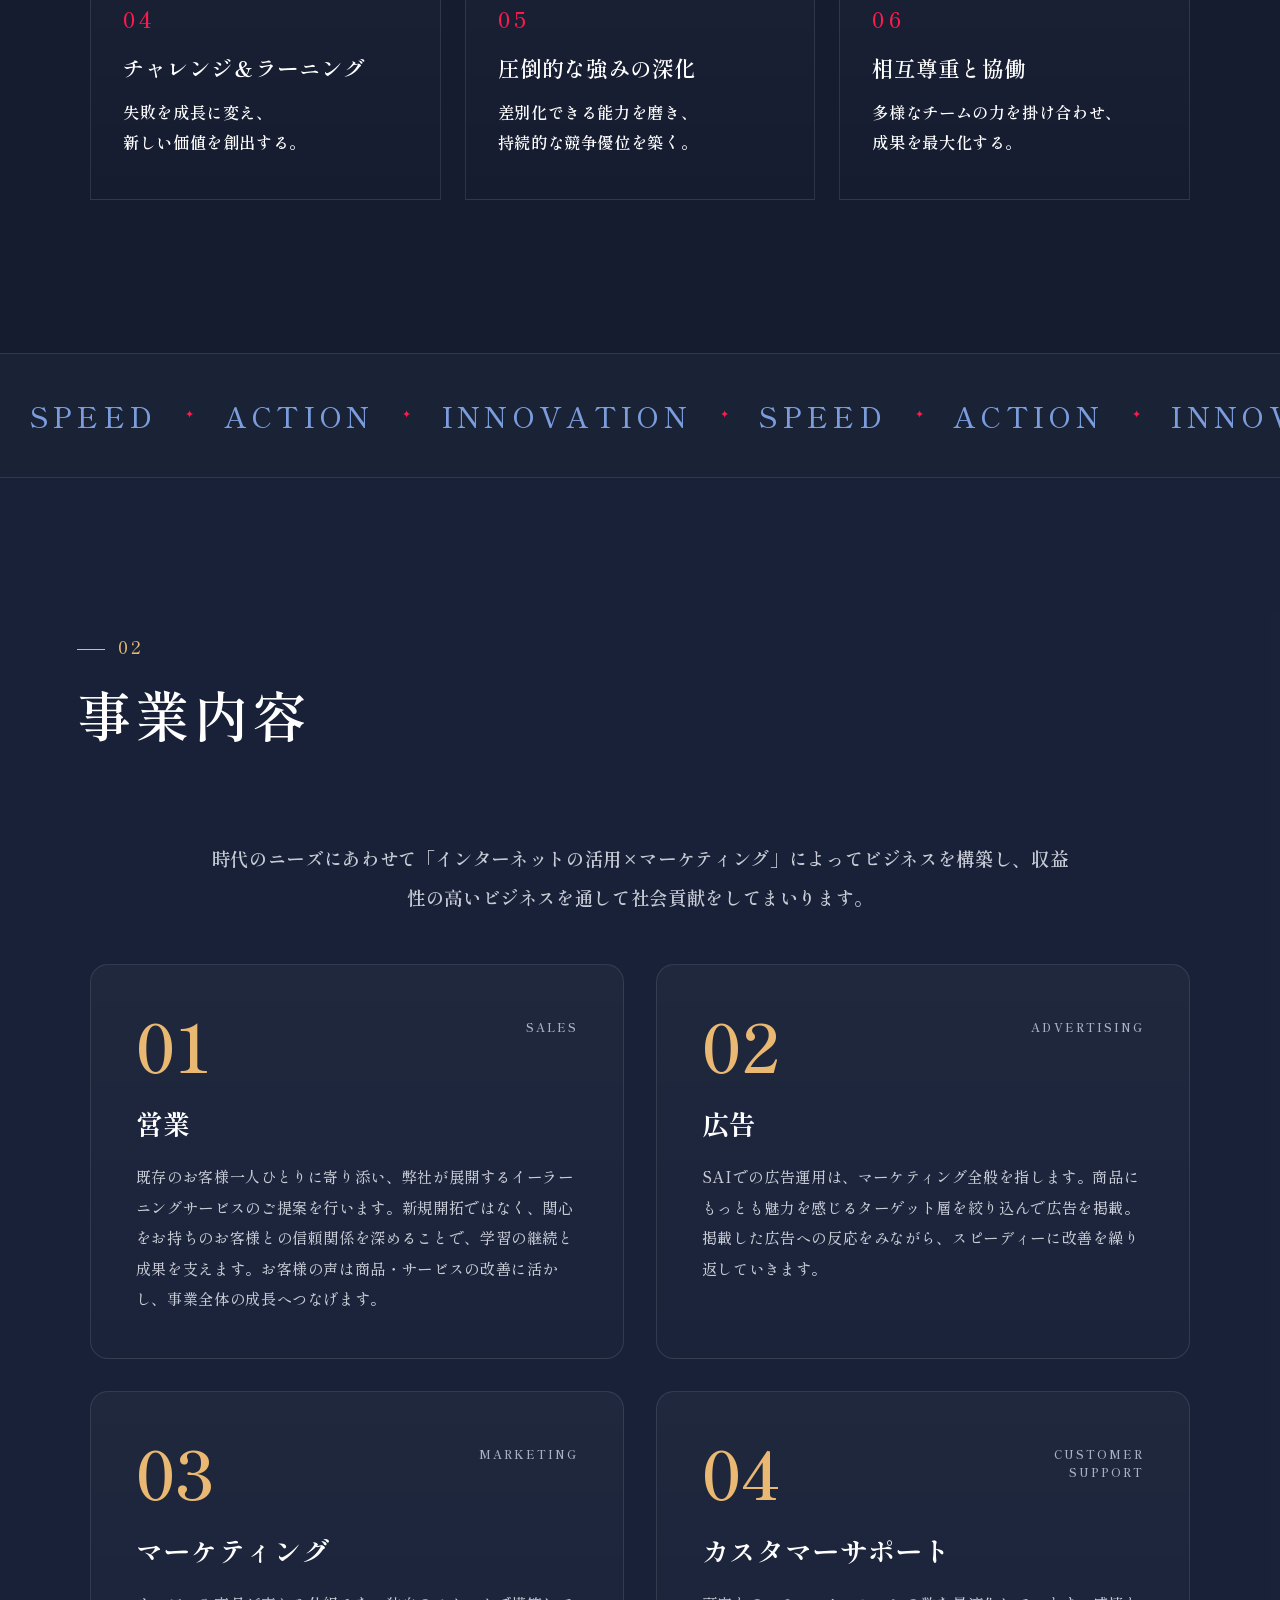
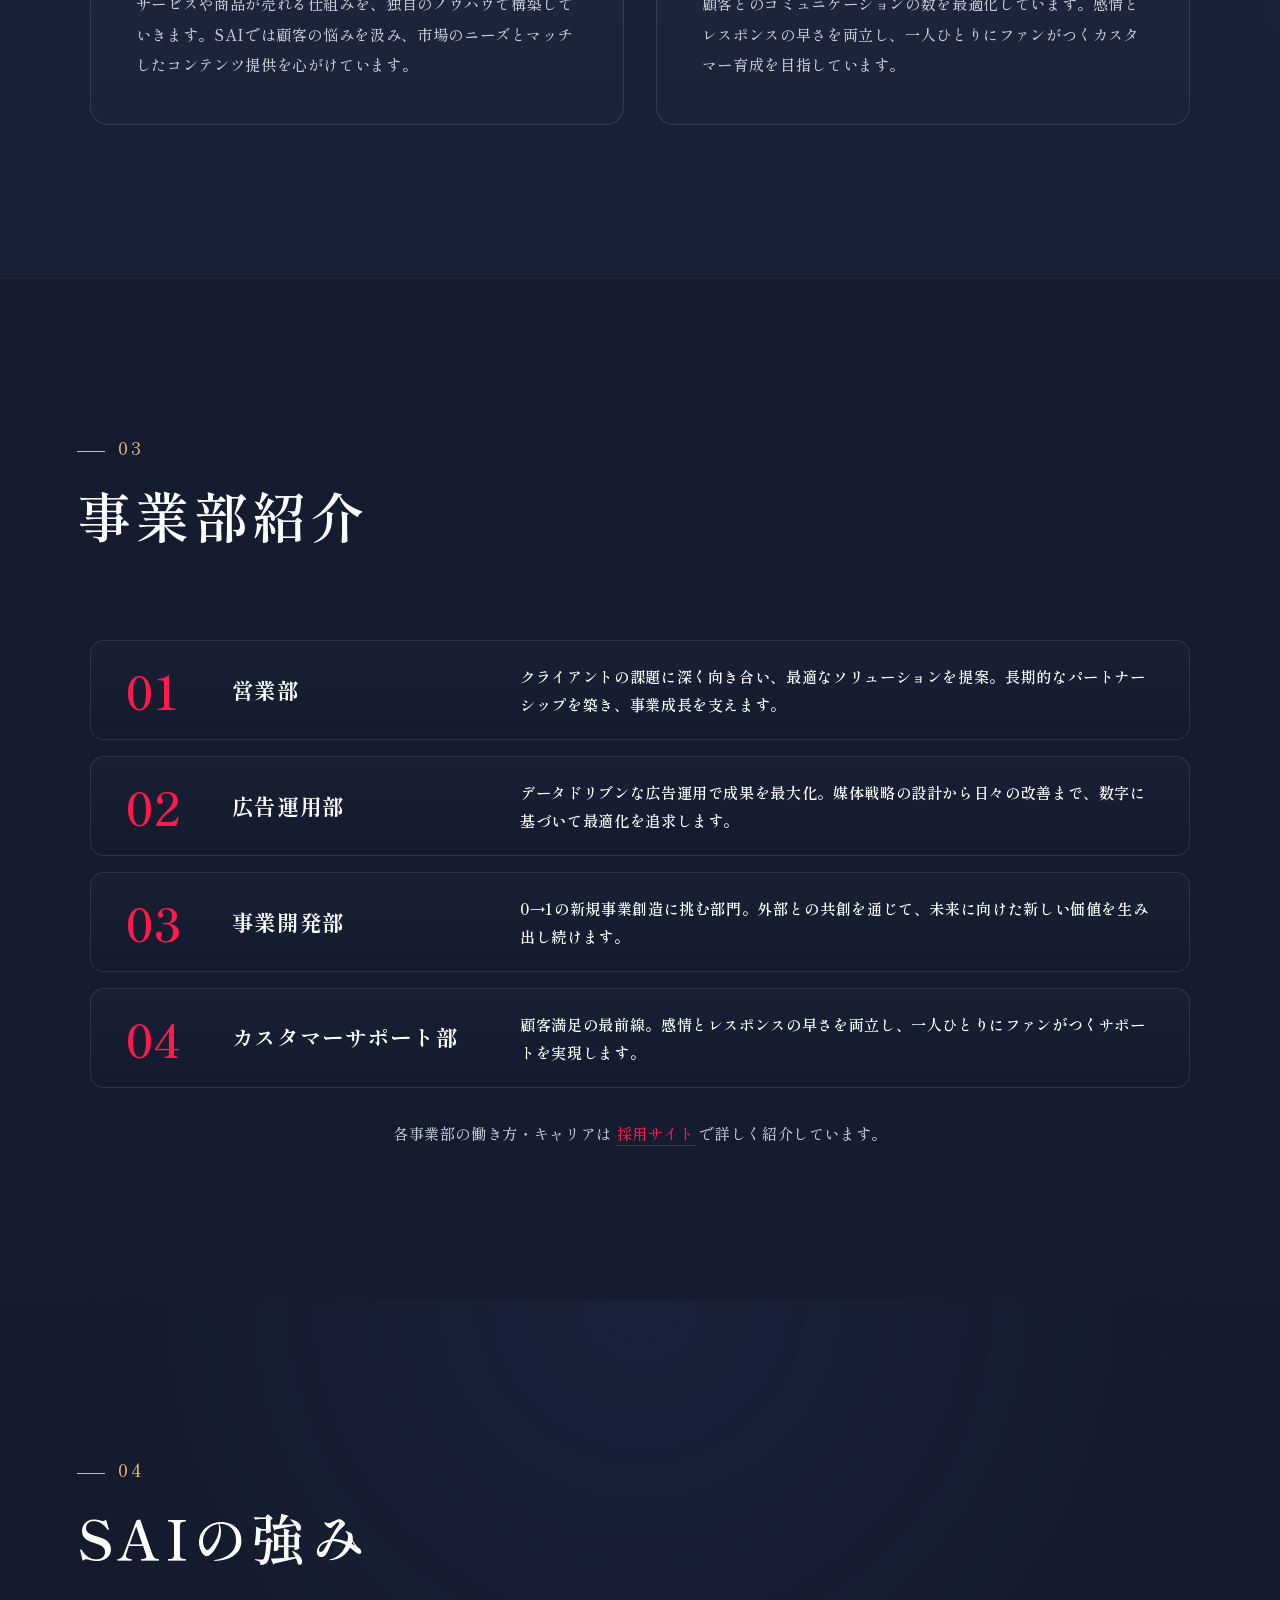
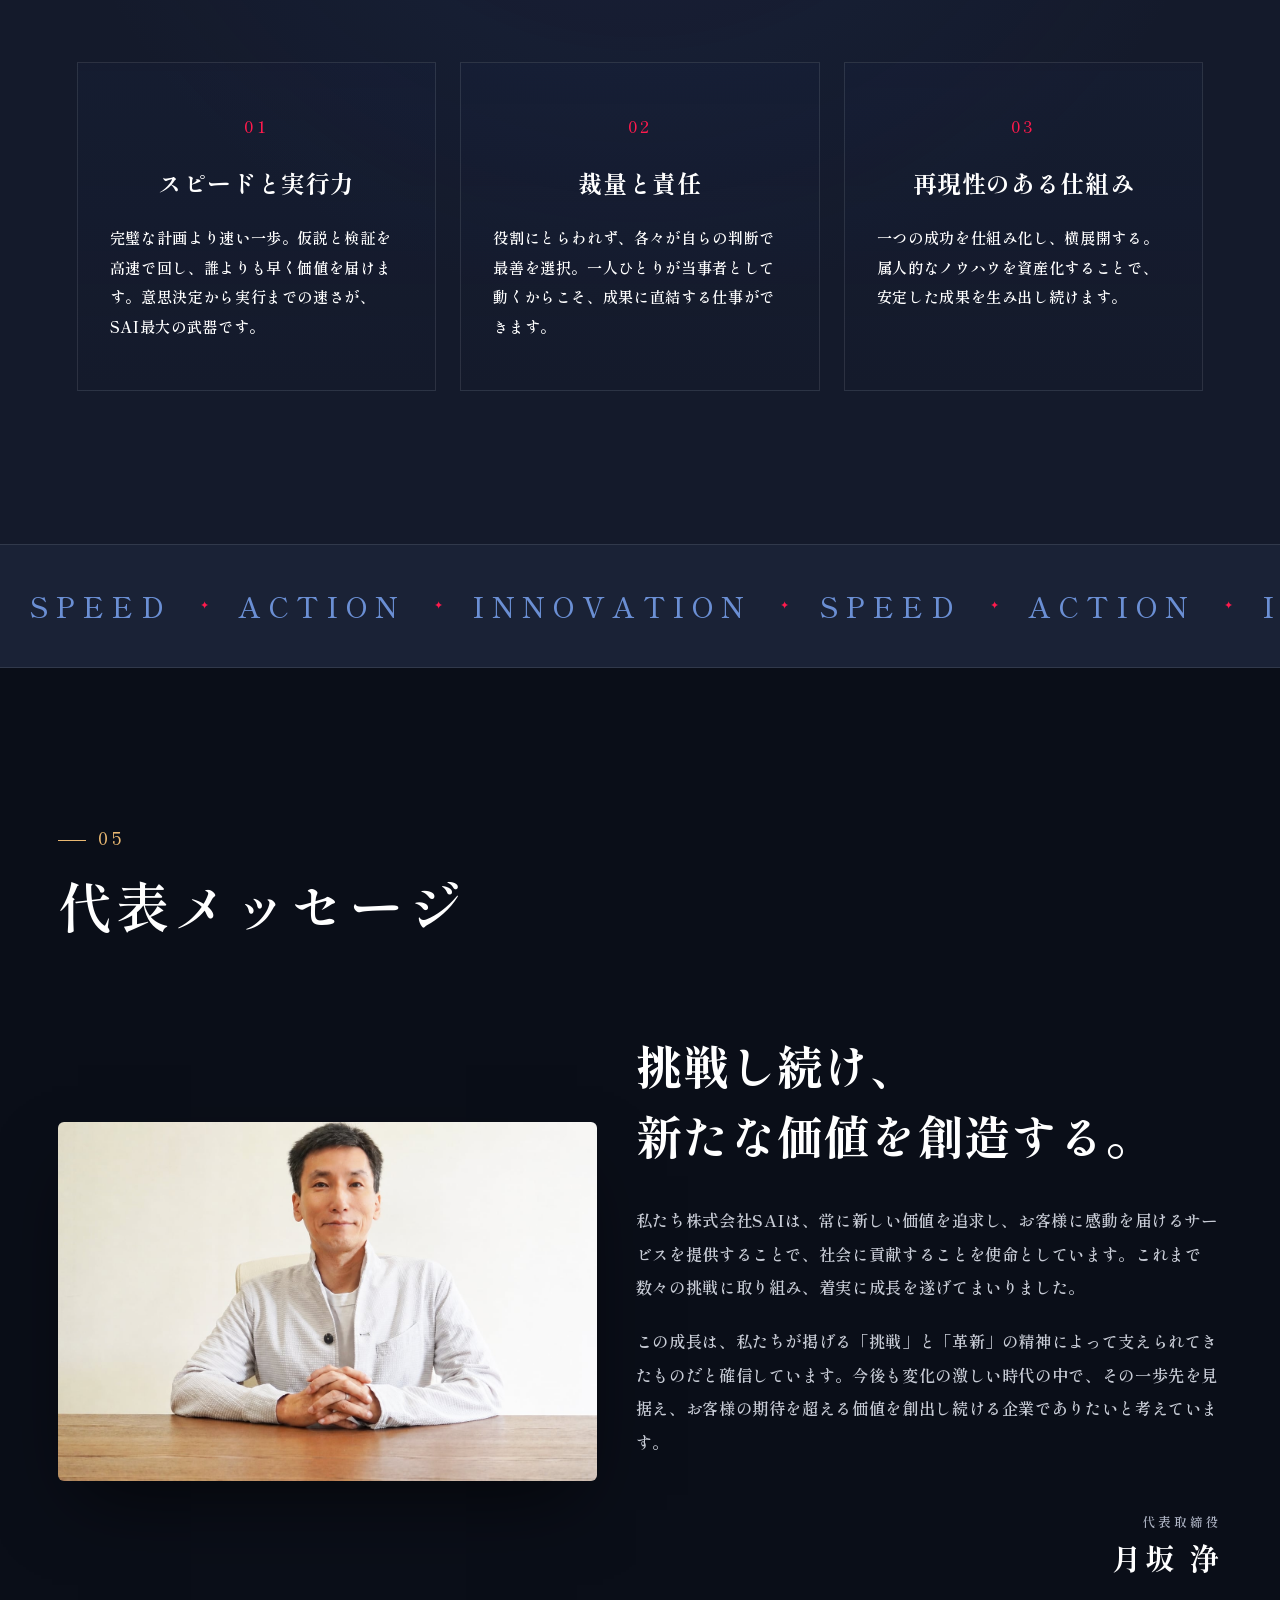
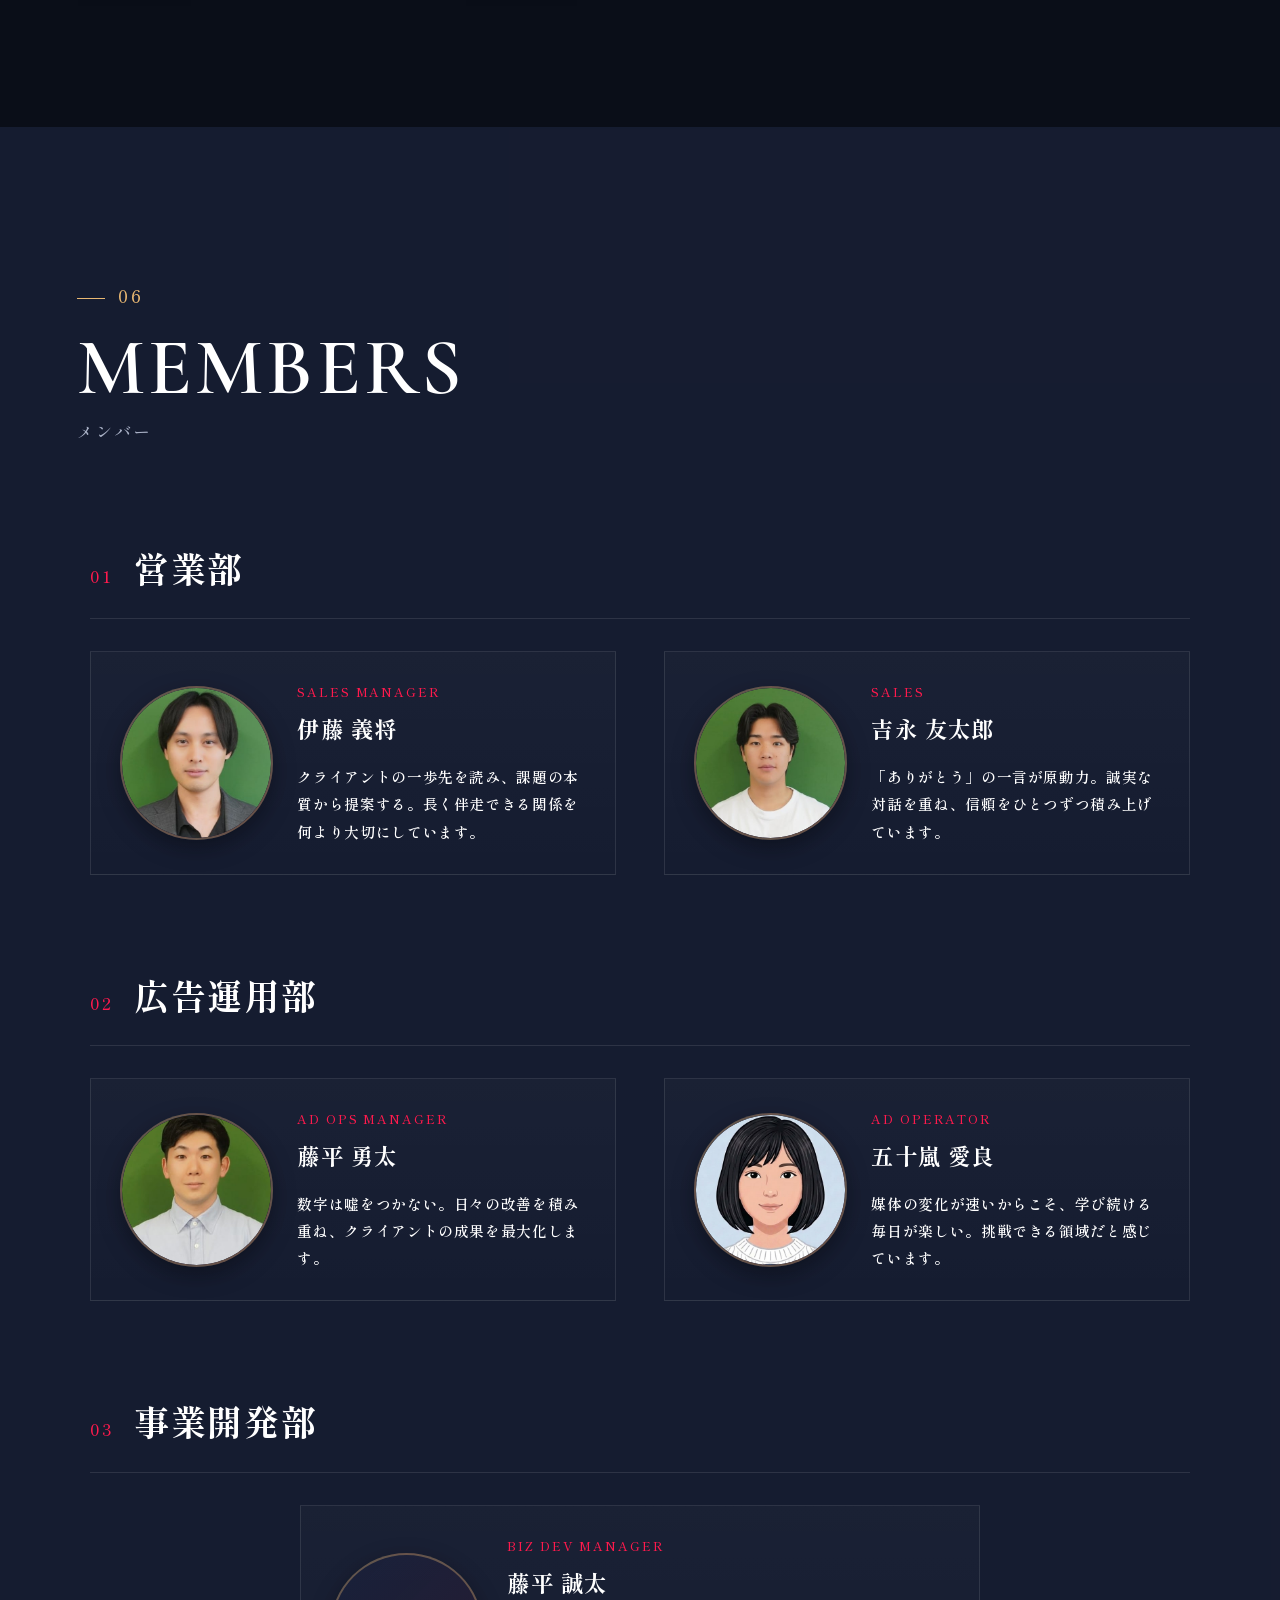
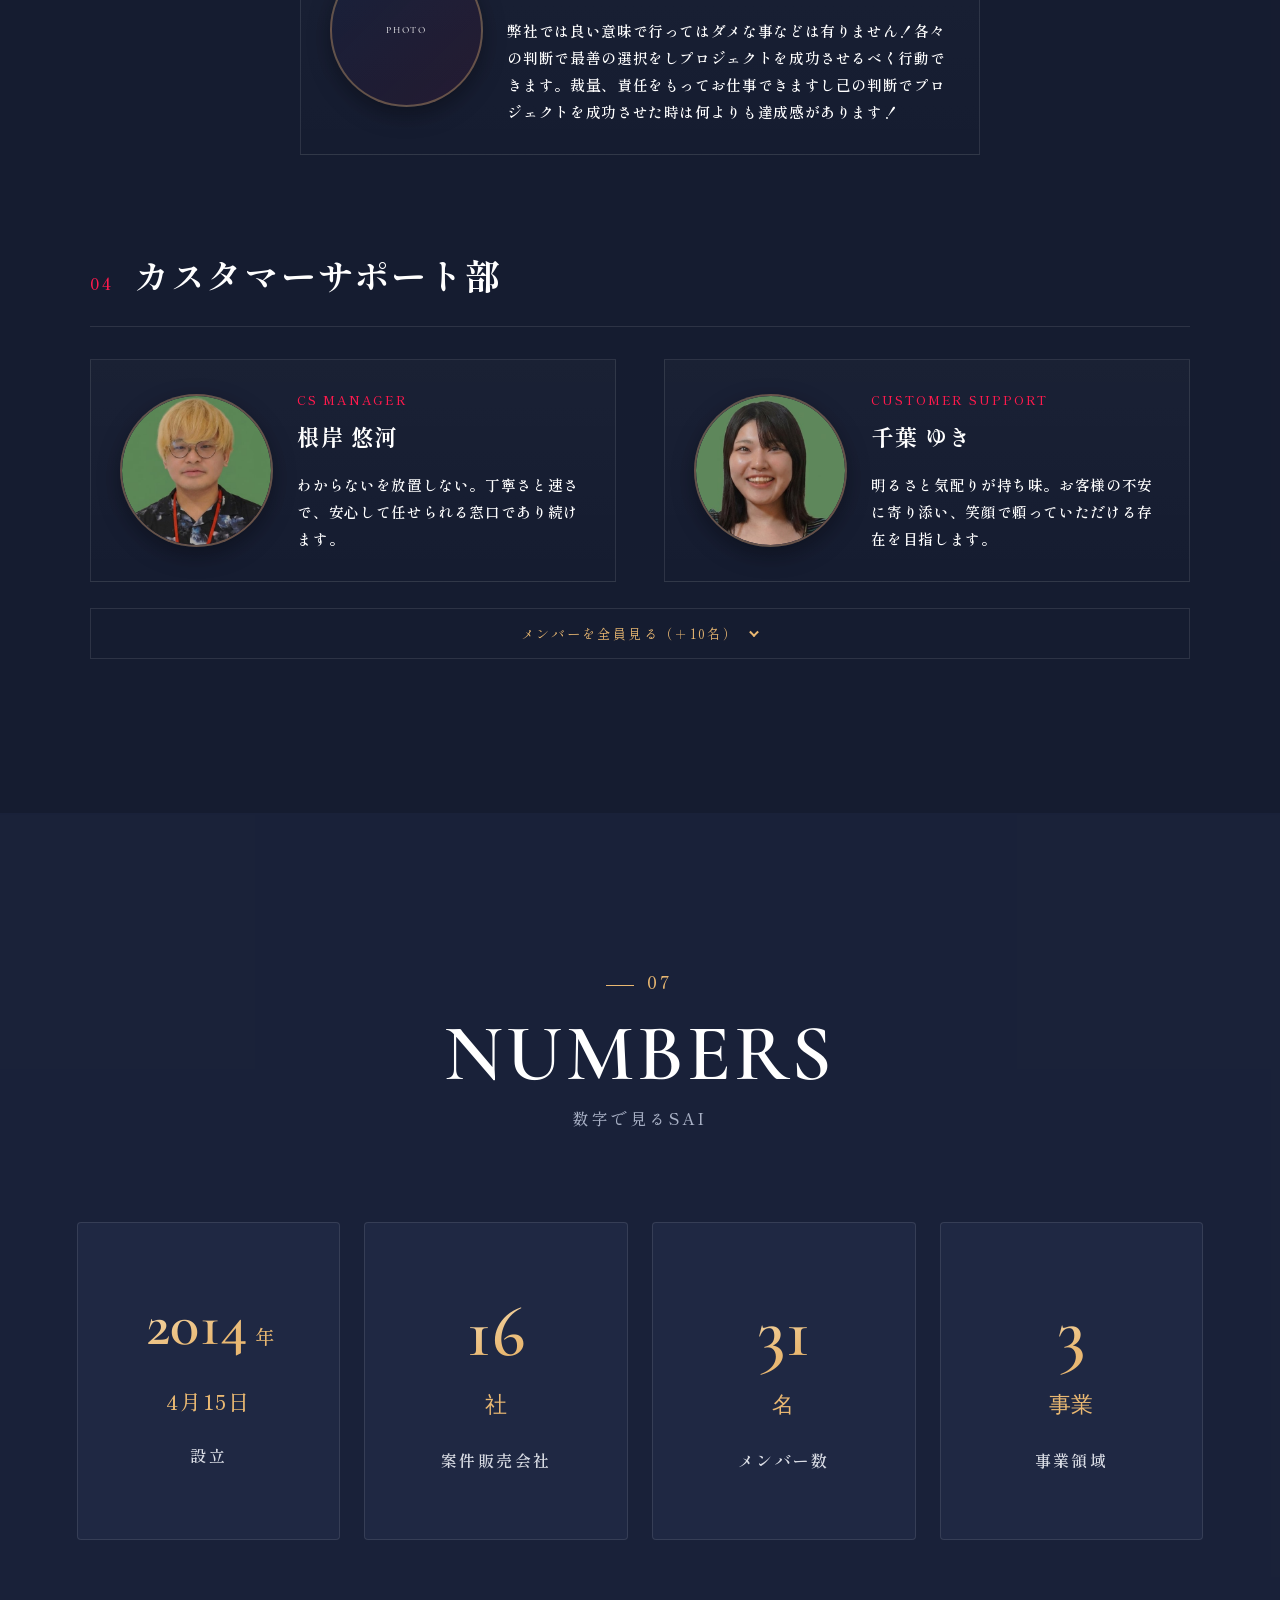
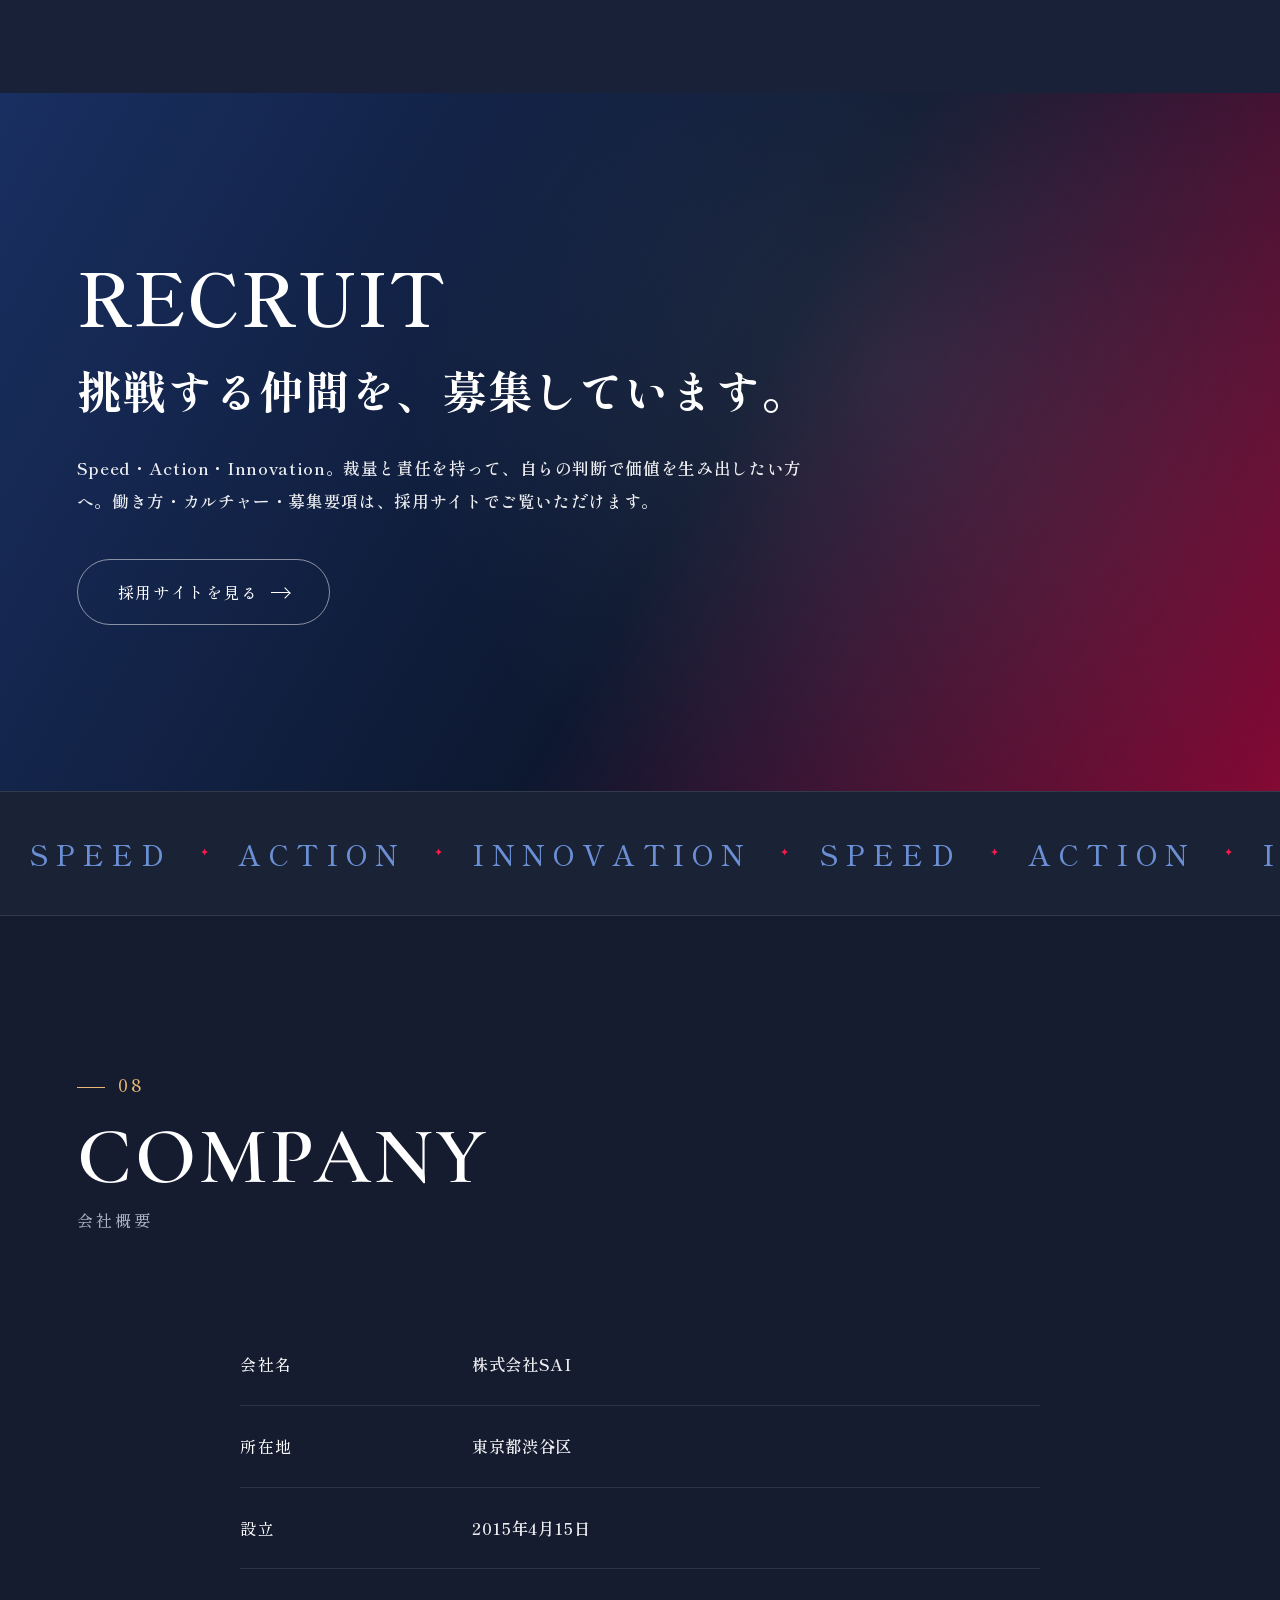
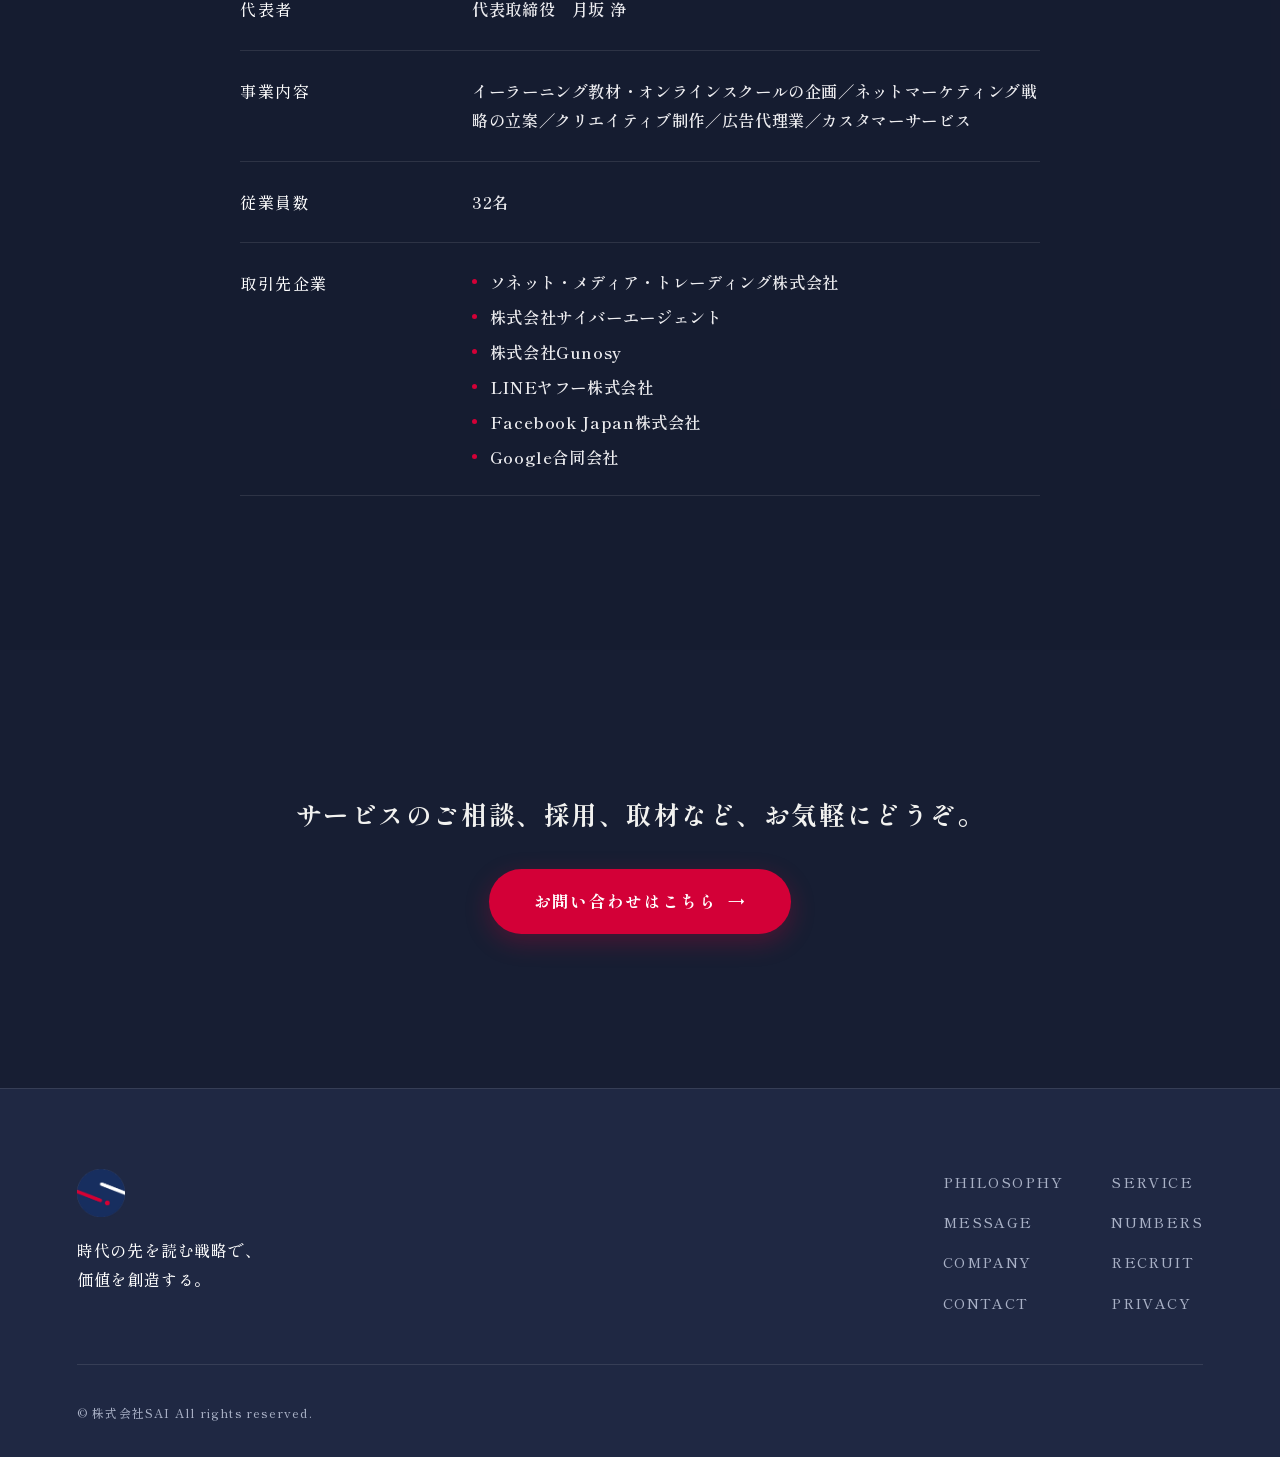
==== commit ef016a2e: "代表メッセージを高級感のあるレイアウトに刷新（レスポンシブ最適化） - 代表写真を明るさ補正版に差し替え、3:2でトリミング。列を等寄り(0.92/1fr)＋max1400＋左右padding圧縮で一" ====
--- a/index.html
+++ b/index.html
@@ -295,7 +295,7 @@
             <div class="ceo-photo"><img src="images/ceo.jpg" alt="代表取締役 月坂 浄"></div>
         </div>
         <div class="message-body" data-reveal>
-            <h3 class="message-catch">挑戦し続け、<br>新たな価値を創造する。</h3>
+            <h3 class="message-catch"><span>挑戦し続け、</span><span>新たな価値を創造する。</span></h3>
             <p class="message-text">私たち株式会社SAIは、常に新しい価値を追求し、お客様に感動を届けるサービスを提供することで、社会に貢献することを使命としています。これまで数々の挑戦に取り組み、着実に成長を遂げてまいりました。</p>
             <p class="message-text">この成長は、私たちが掲げる「挑戦」と「革新」の精神によって支えられてきたものだと確信しています。今後も変化の激しい時代の中で、その一歩先を見据え、お客様の期待を超える価値を創出し続ける企業でありたいと考えています。</p>
             <div class="message-sign">
--- a/style.css
+++ b/style.css
@@ -2237,3 +2237,56 @@
     justify-content: center;
 }
 
+/* ============================================================
+   代表メッセージ：リデザイン（高級感・信頼感・レスポンシブ最適化）
+   ※ 既存の分散ルールを最終ブロックとして上書き
+   ============================================================ */
+.message-inner {
+    grid-template-columns: 0.92fr 1fr !important;
+    gap: clamp(2rem, 3vw, 3.5rem) !important;
+    align-items: center !important;
+    max-width: 1400px !important;
+}
+/* 代表メッセージは右側の余白を活かして横幅を確保（本文を約6行に） */
+.message { padding-left: clamp(1.5rem, 4.5vw, 4.5rem) !important; padding-right: clamp(1.5rem, 4.5vw, 4.5rem) !important; }
+/* 写真：一回り大きく・余白を減らして存在感／枠は洗練 */
+.ceo-photo {
+    border: none !important;
+    border-radius: 6px !important;
+    box-shadow: 0 34px 74px -20px rgba(0,0,0,0.62) !important;
+}
+/* 見出し：全デバイスで必ず2行（各行nowrap＋収まるサイズ） */
+.message-catch {
+    font-size: clamp(1.5rem, 5.2vw, 2.9rem) !important;
+    line-height: 1.5 !important;
+    letter-spacing: 0.02em !important;
+    margin-bottom: clamp(1.5rem, 3vw, 2.2rem) !important;
+}
+.message-catch span { display: block; white-space: nowrap; }
+/* 本文：PC/タブレットで約6行に収まる幅・行間で読みやすく */
+.message-body { max-width: 700px; }
+.message-text { font-size: 1.02rem !important; line-height: 2.05 !important; color: #C8CCD6 !important; margin-bottom: 1.3rem !important; }
+/* 署名：代表取締役を少し太く、名前との配置を洗練（右寄せ・階層感） */
+.message-sign {
+    margin-top: clamp(2.4rem, 4vw, 3.2rem) !important;
+    flex-direction: column !important;
+    align-items: flex-end !important;
+    gap: 0.5rem !important;
+}
+.message-sign .sign-name { display: flex !important; flex-direction: column !important; align-items: flex-end !important; gap: 0.45rem !important; }
+.message-sign span { font-size: 0.8rem !important; font-weight: 600 !important; letter-spacing: 0.24em !important; color: #AEB4C4 !important; }
+.message-sign strong { font-family: var(--mincho) !important; font-size: clamp(1.6rem, 2.3vw, 1.95rem) !important; font-weight: 700 !important; letter-spacing: 0.14em !important; color: #FFFFFF !important; line-height: 1.1 !important; }
+
+/* タブレット以下：1カラム・写真を全幅で大きく・署名は左寄せ */
+@media (max-width: 900px) {
+    .message-inner { grid-template-columns: 1fr !important; gap: clamp(2rem, 6vw, 2.8rem) !important; max-width: 720px !important; }
+    .message-photo { max-width: none !important; width: 100% !important; }
+    .message-body { max-width: none; }
+    .message-sign { align-items: flex-start !important; }
+    .message-sign .sign-name { align-items: flex-start !important; }
+}
+/* 極小端末でも見出しが2行に収まるよう保険 */
+@media (max-width: 359px) {
+    .message-catch { font-size: 1.32rem !important; }
+}
+
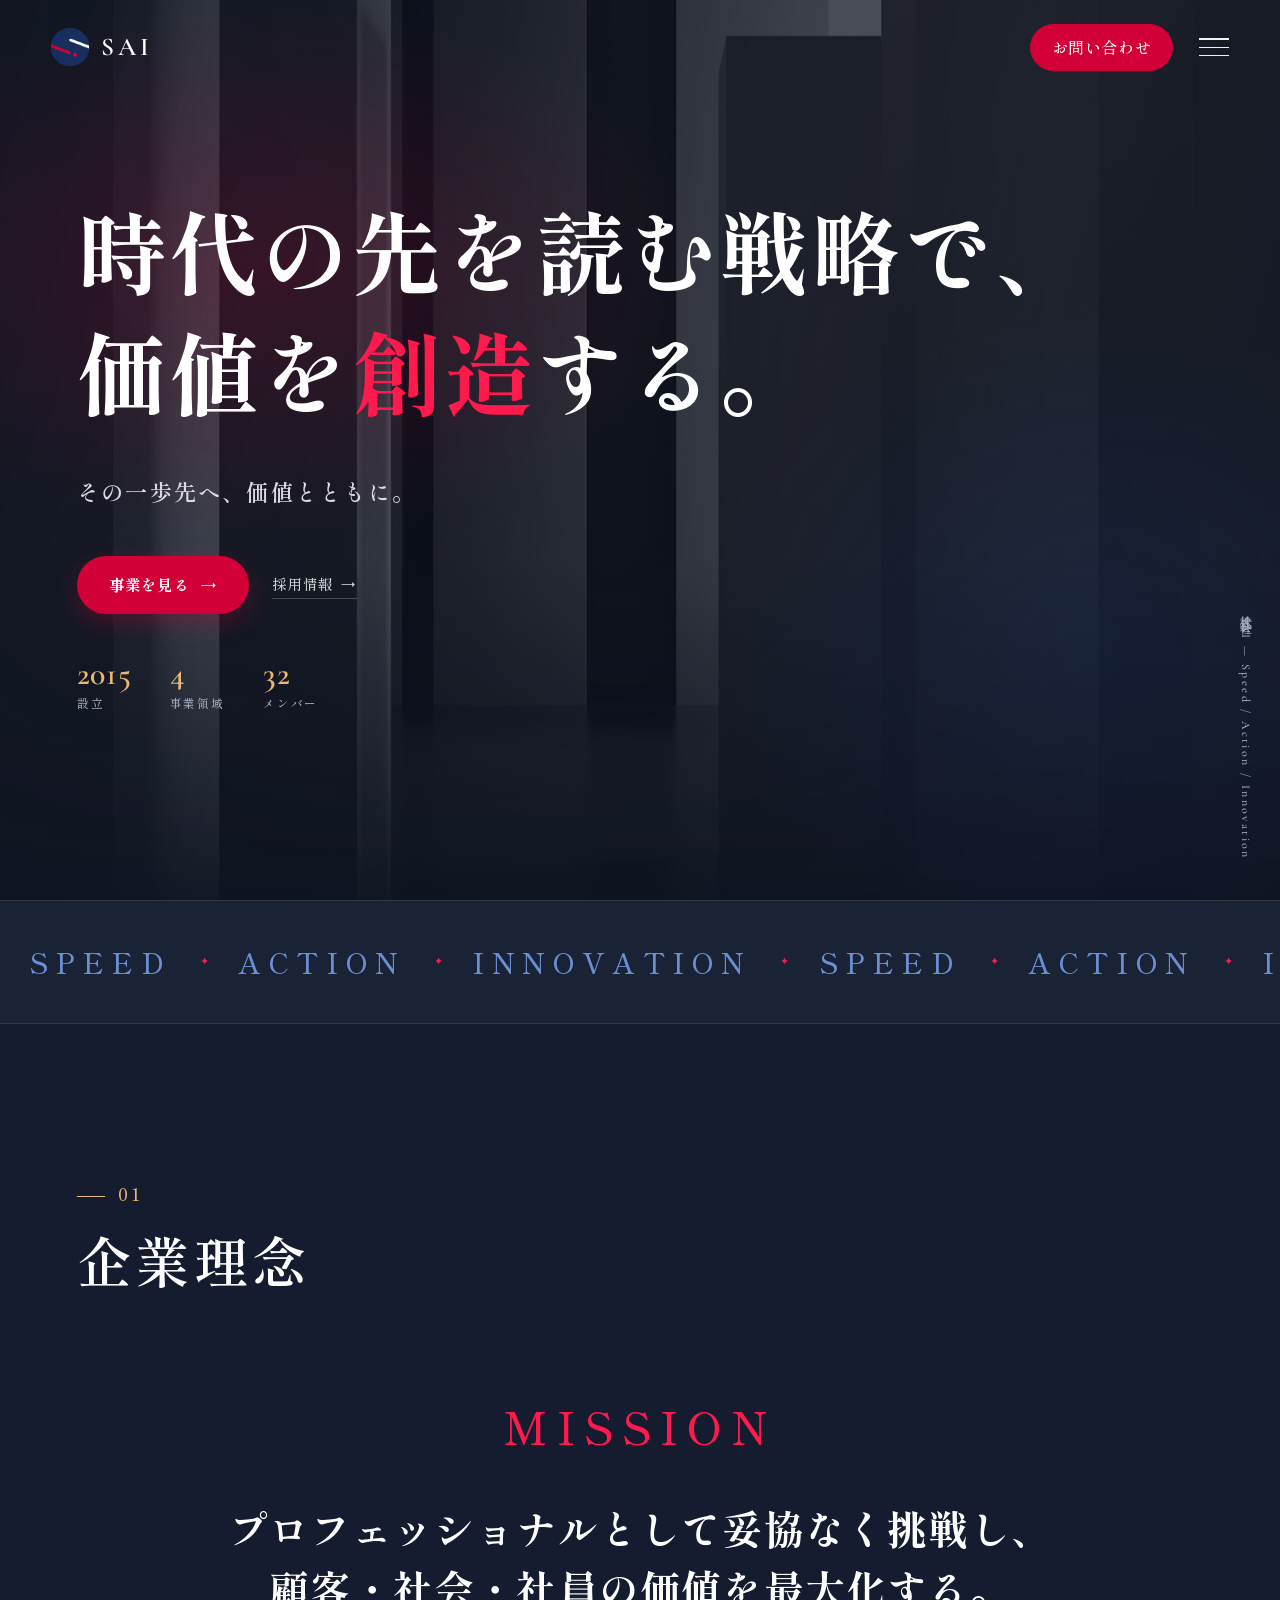
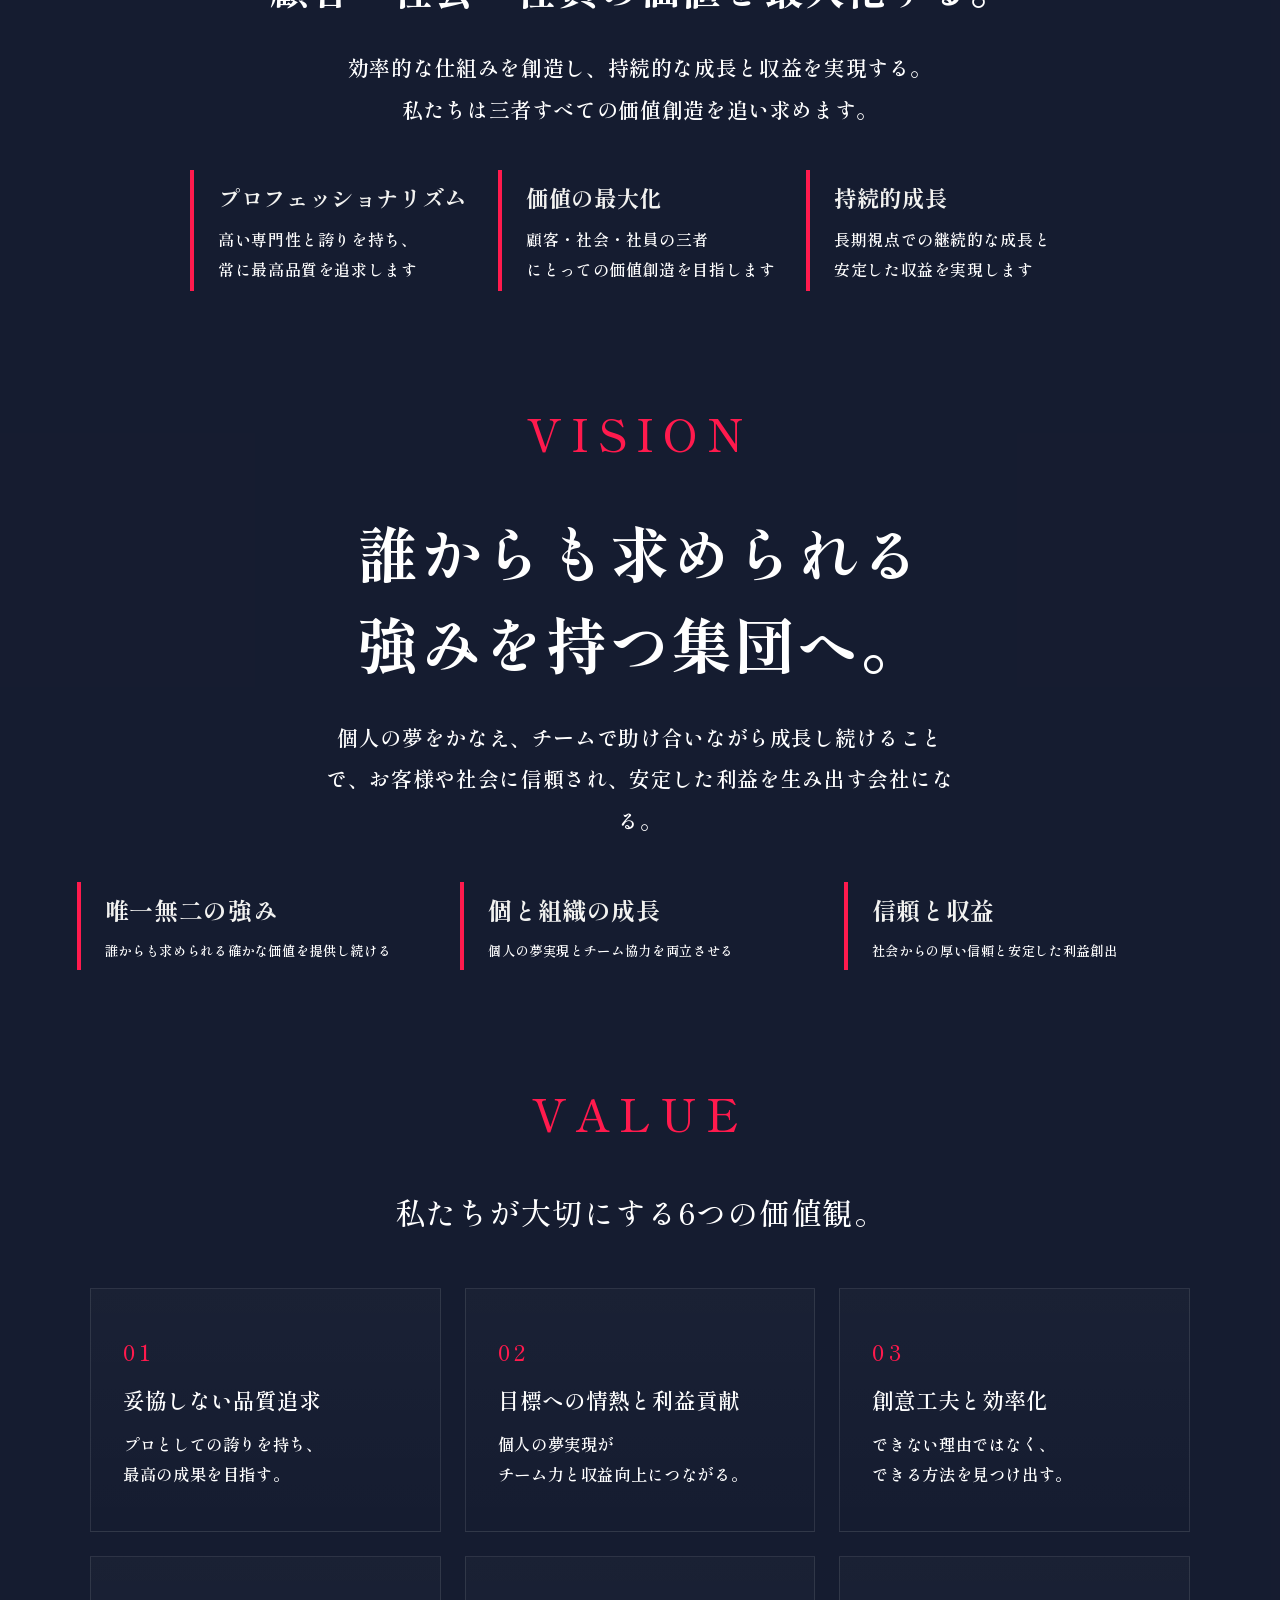
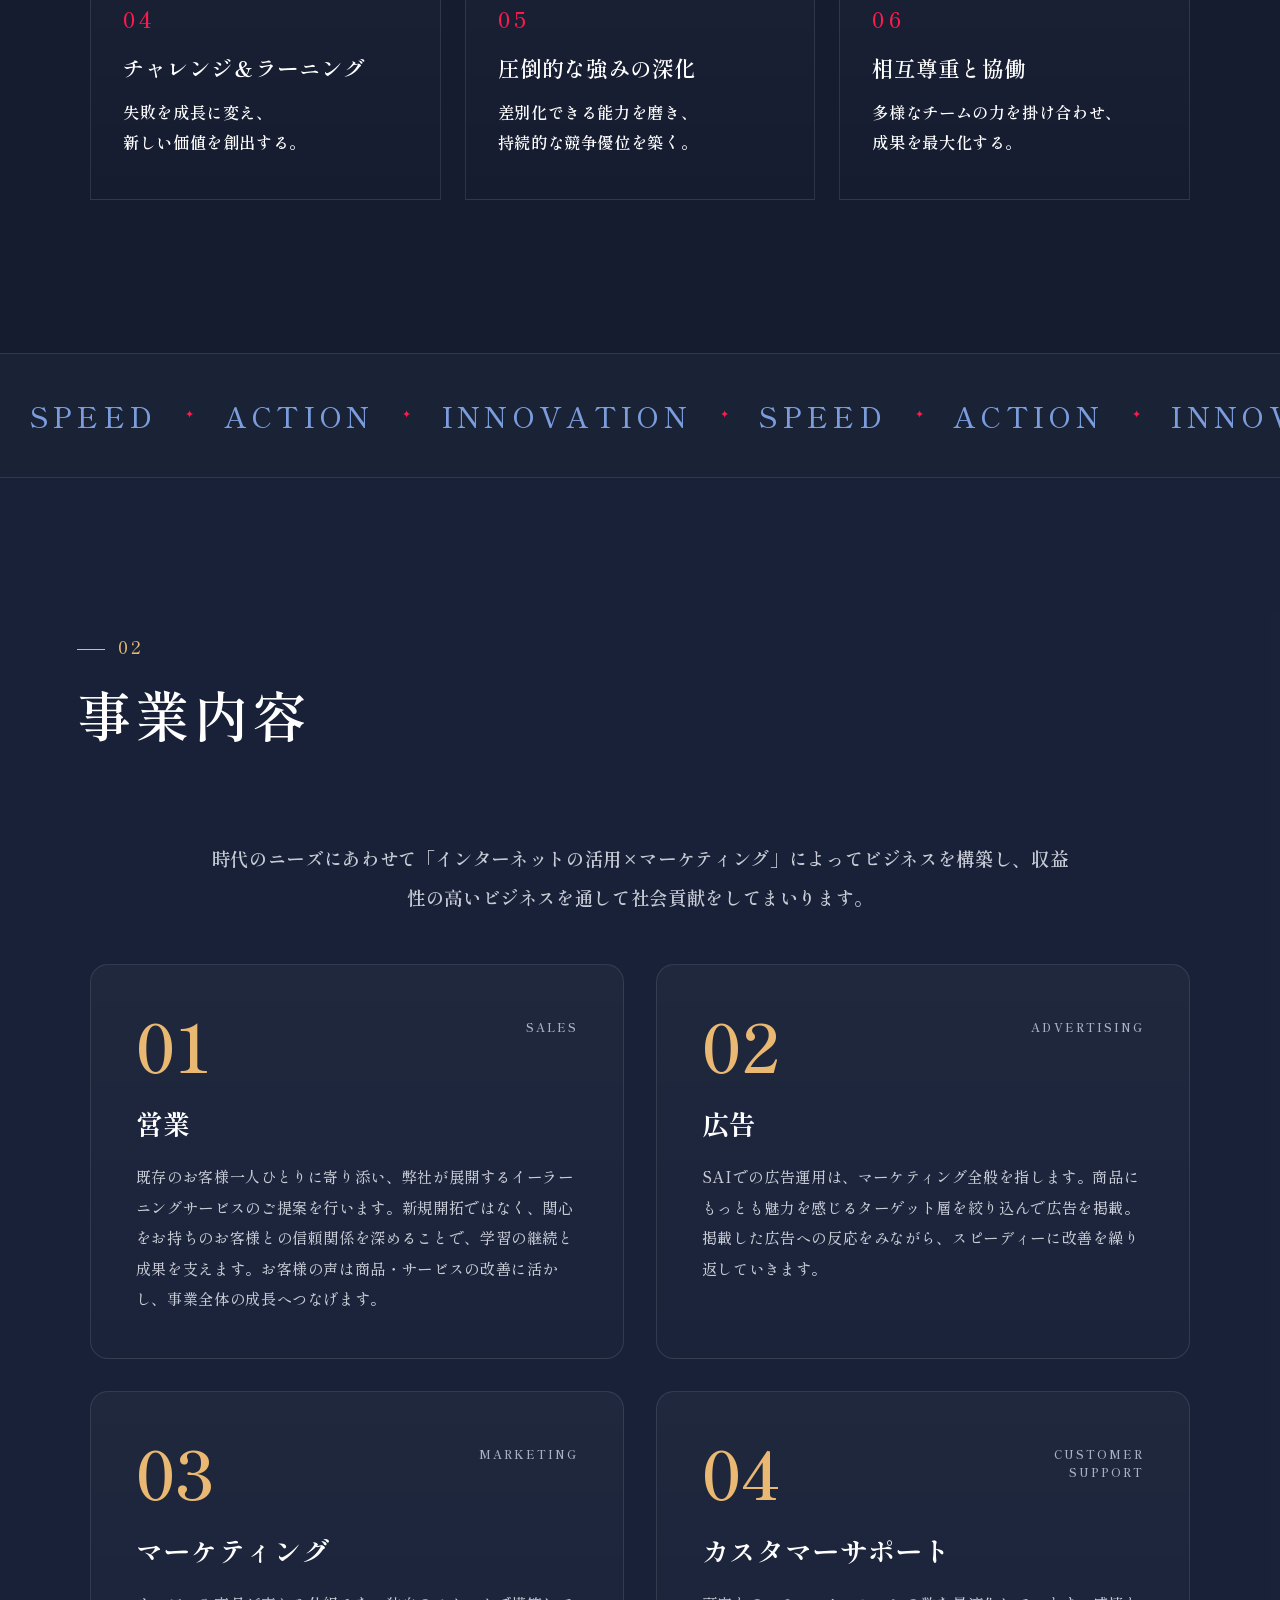
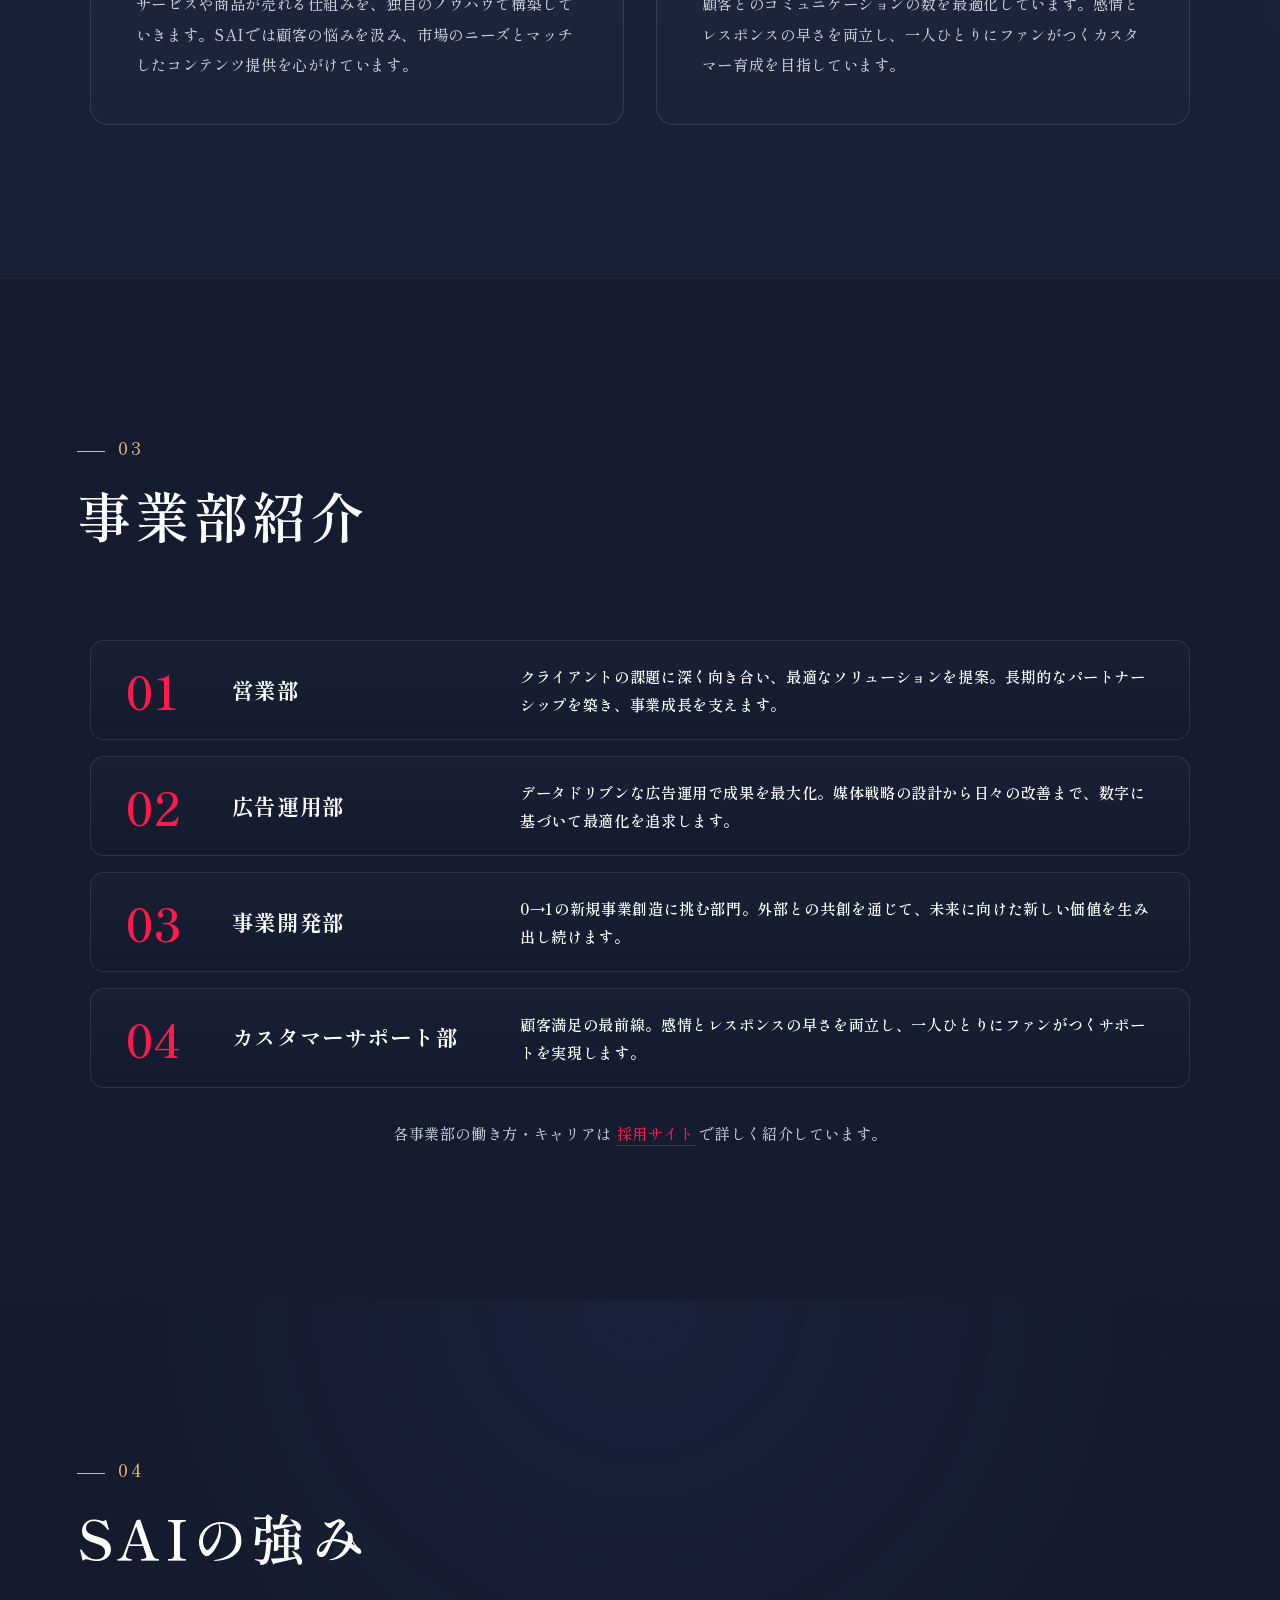
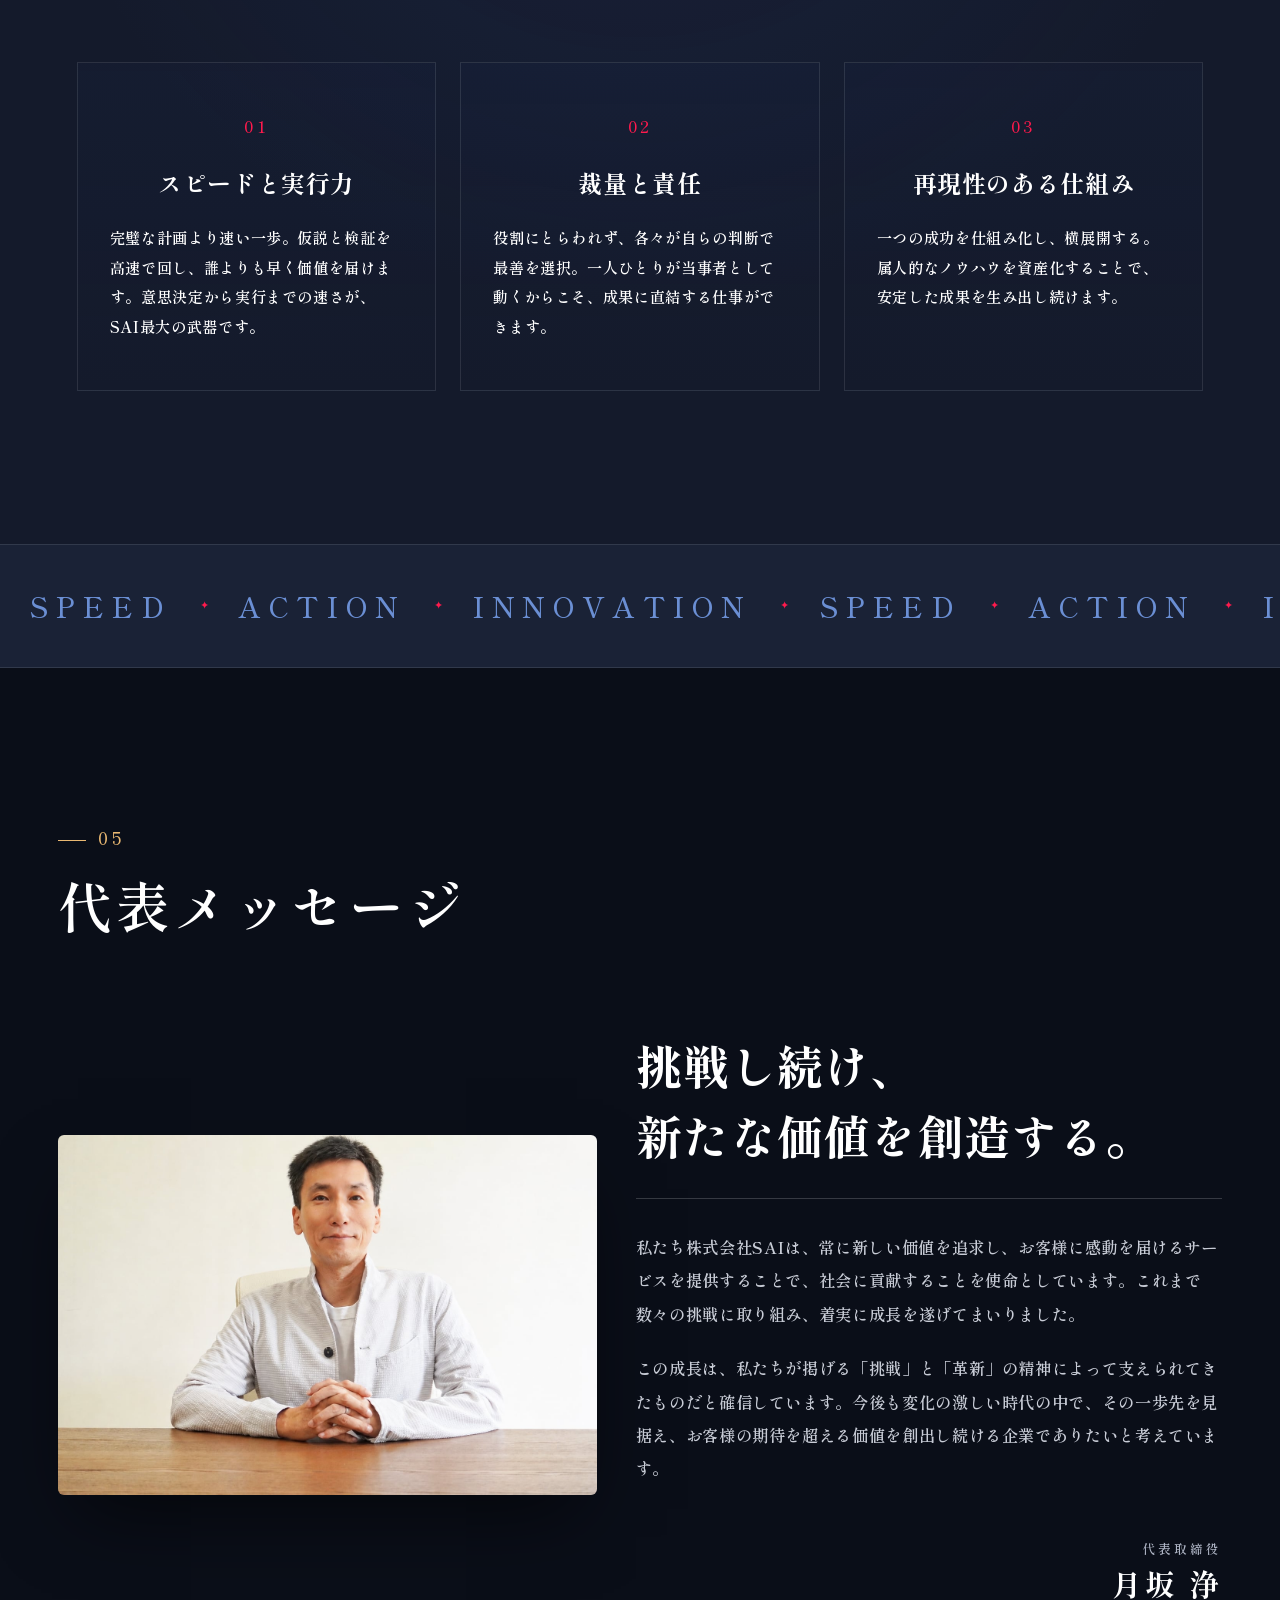
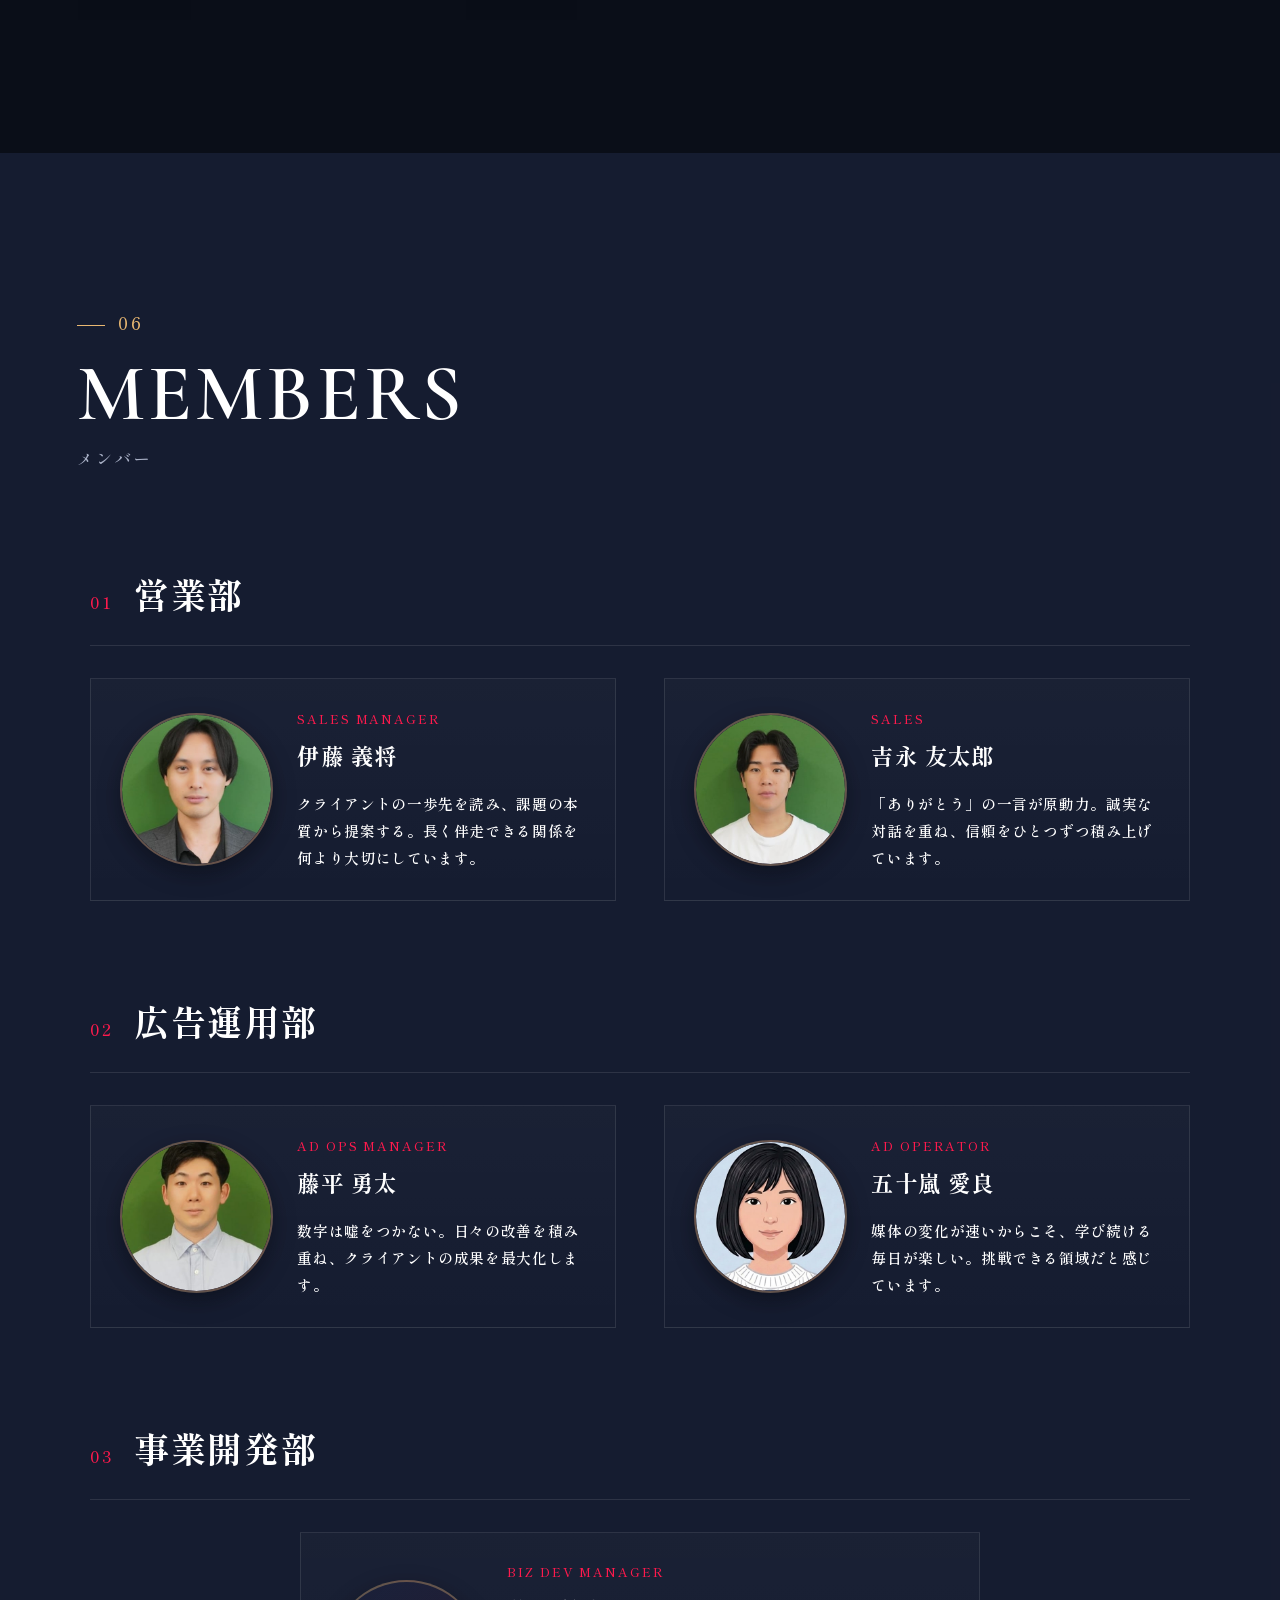
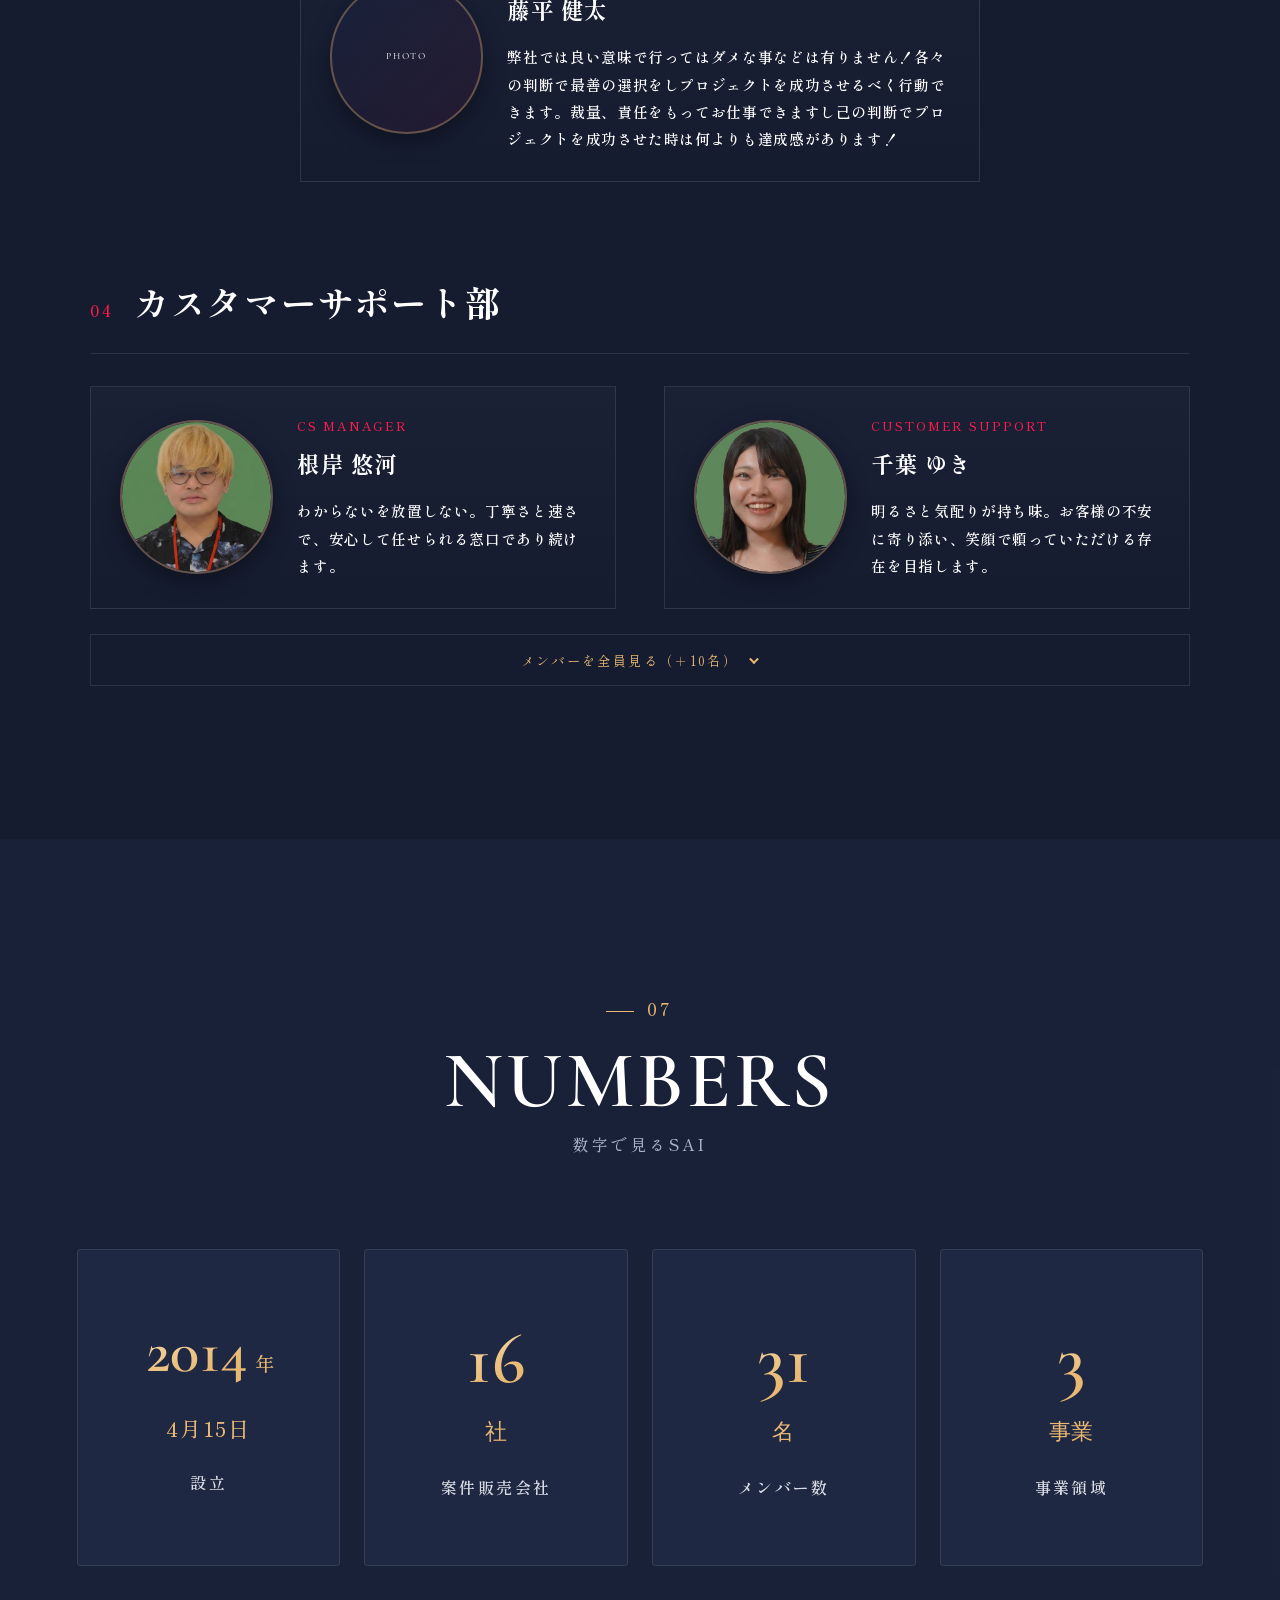
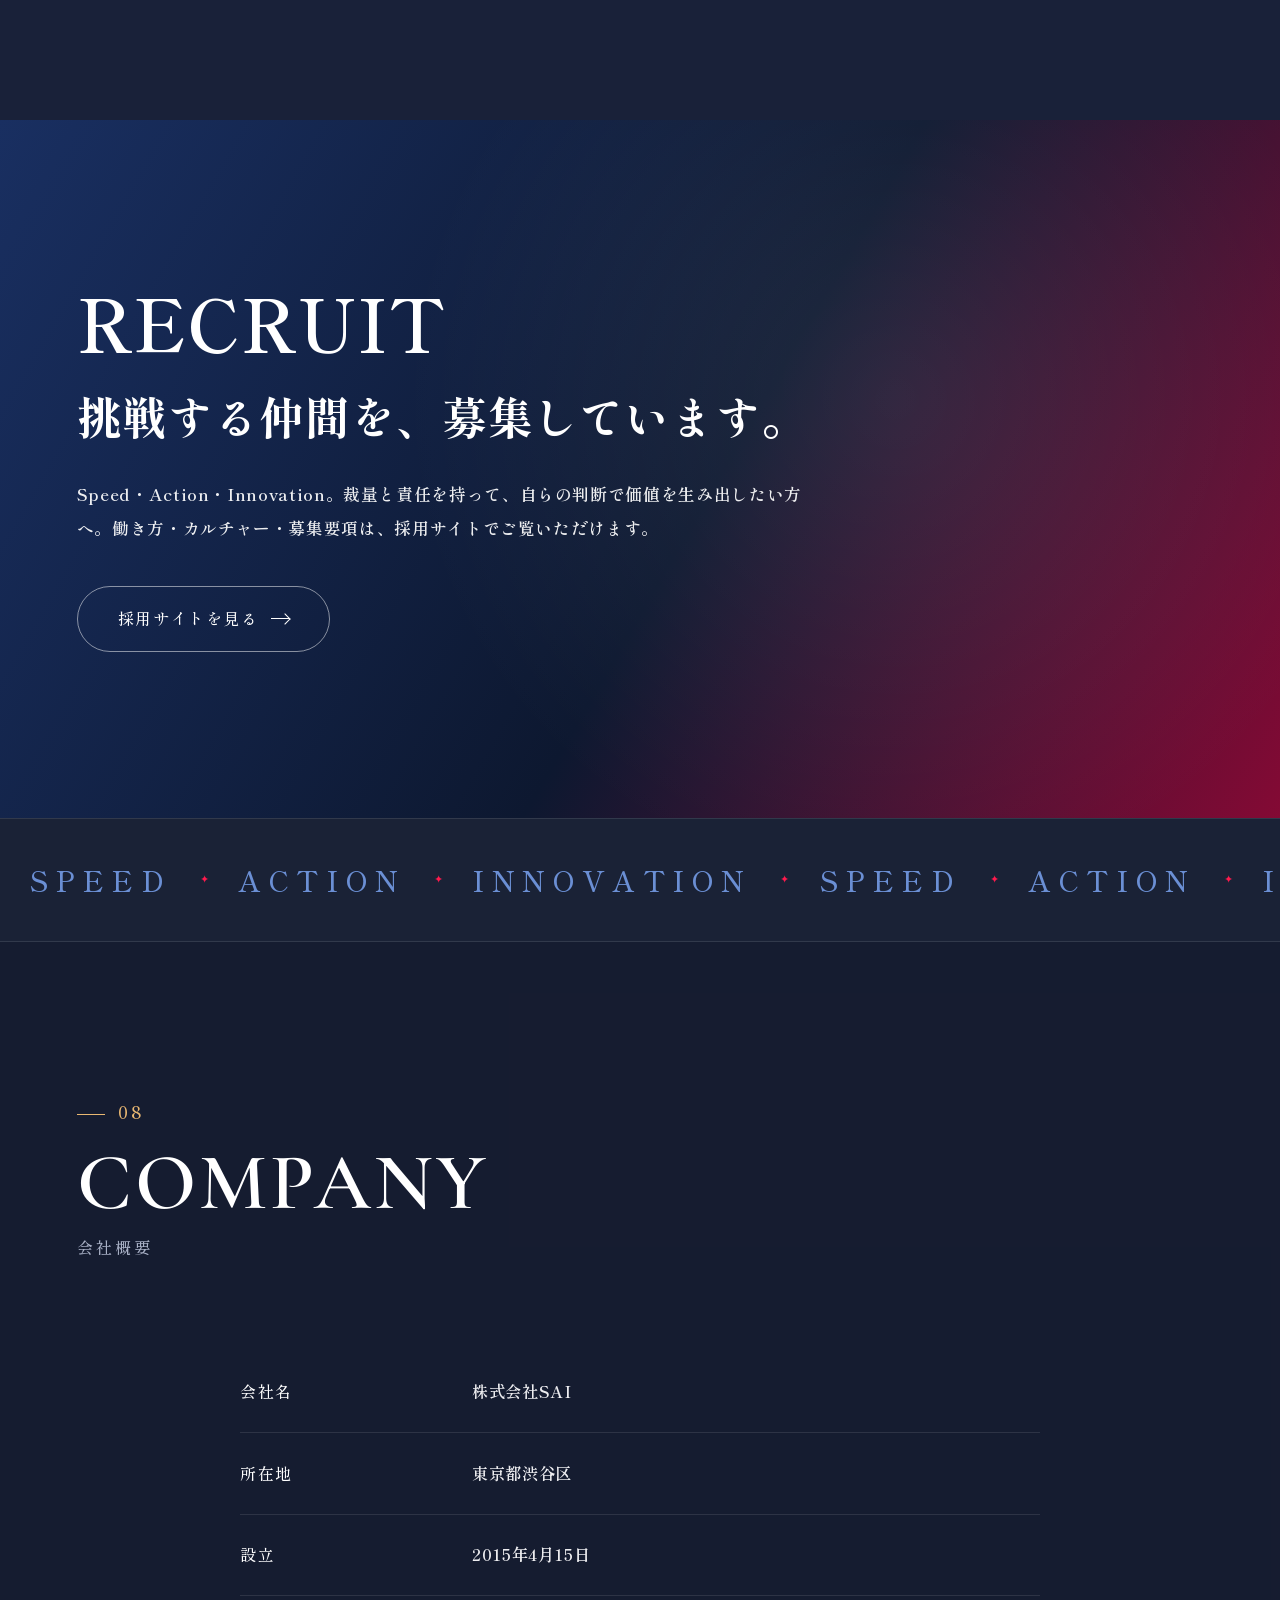
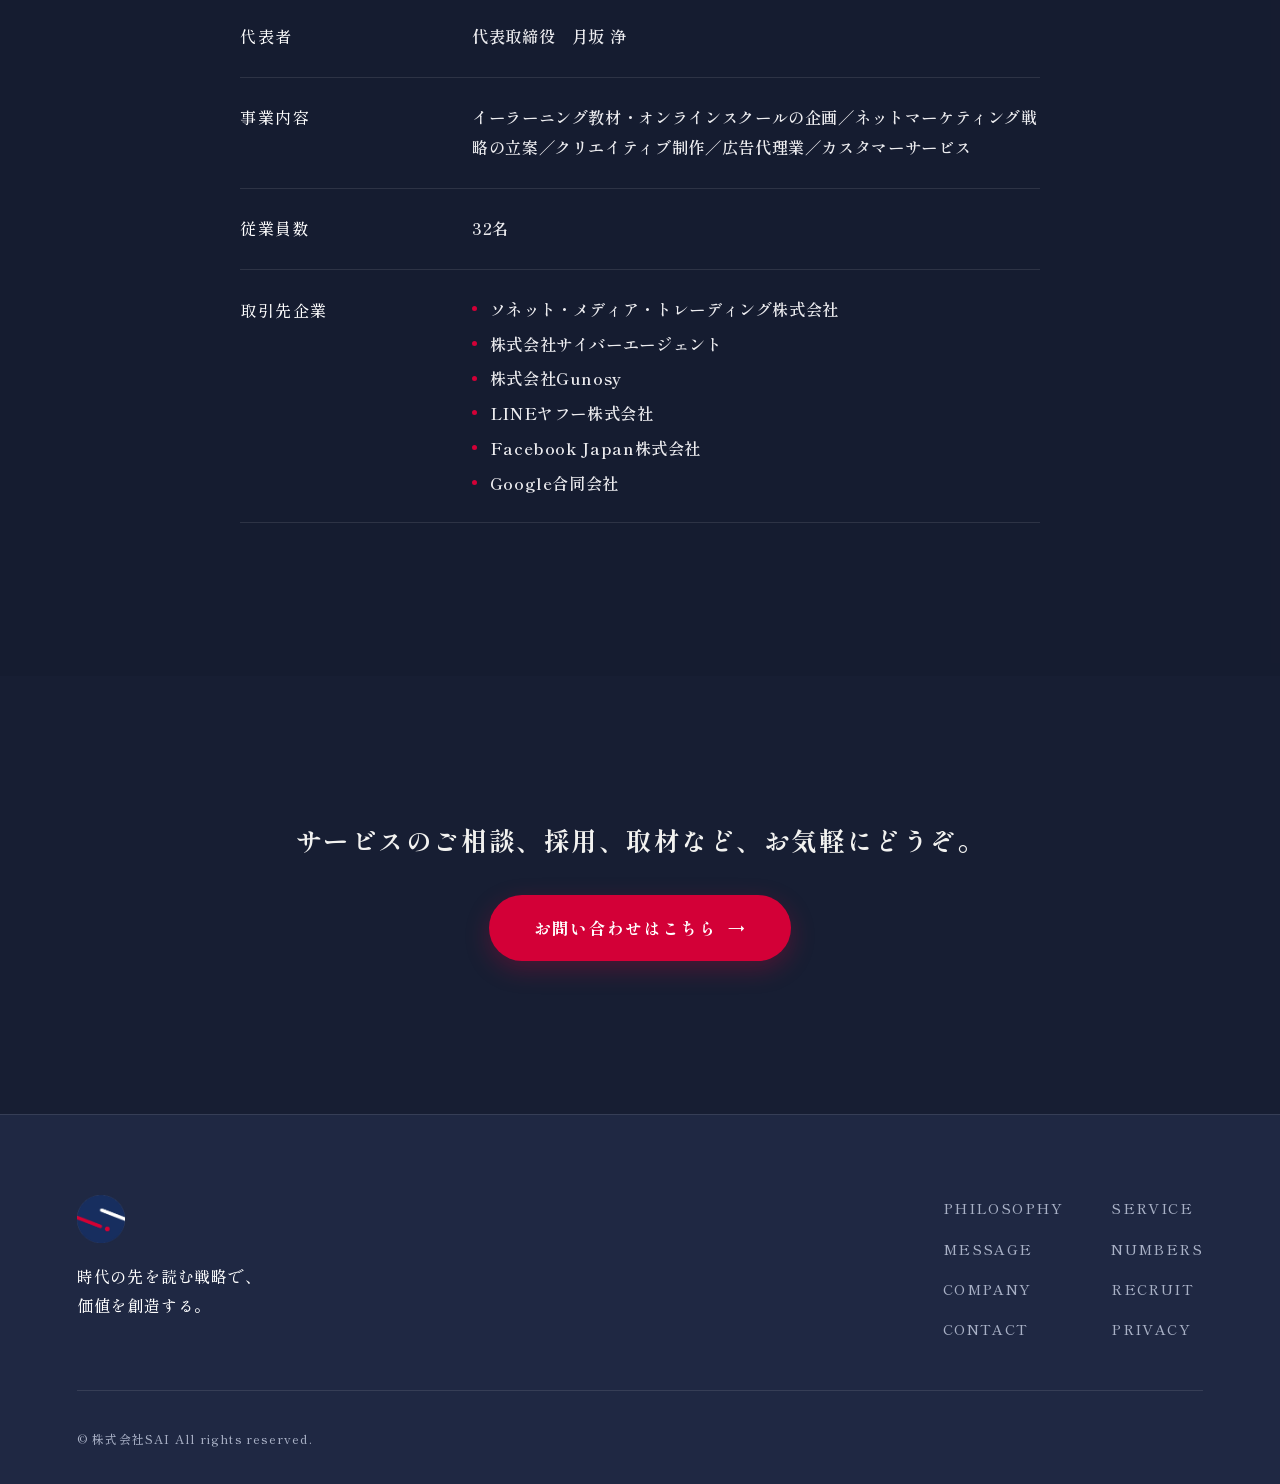
==== commit 543027d6: "事業開発部のメンバー名を藤平誠太→藤平健太に修正 Co-Authored-By: Claude Opus 4.8 <noreply@anthropic.com>" ====
--- a/index.html
+++ b/index.html
@@ -376,7 +376,7 @@
                     <div class="mem-photo"><span class="ph-label">PHOTO</span></div>
                     <div class="mem-body">
                         <p class="mem-role">BIZ DEV MANAGER</p>
-                        <h4 class="mem-name">藤平 誠太</h4>
+                        <h4 class="mem-name">藤平 健太</h4>
                         <p class="mem-comment">弊社では良い意味で行ってはダメな事などは有りません！各々の判断で最善の選択をしプロジェクトを成功させるべく行動できます。裁量、責任をもってお仕事できますし己の判断でプロジェクトを成功させた時は何よりも達成感があります！</p>
                     </div>
                 </article>
--- a/style.css
+++ b/style.css
@@ -2260,7 +2260,9 @@
     font-size: clamp(1.5rem, 5.2vw, 2.9rem) !important;
     line-height: 1.5 !important;
     letter-spacing: 0.02em !important;
-    margin-bottom: clamp(1.5rem, 3vw, 2.2rem) !important;
+    padding-bottom: clamp(1.3rem, 2.5vw, 1.8rem) !important;
+    margin-bottom: clamp(1.5rem, 3vw, 2rem) !important;
+    border-bottom: 1px solid rgba(255,255,255,0.18) !important;
 }
 .message-catch span { display: block; white-space: nowrap; }
 /* 本文：PC/タブレットで約6行に収まる幅・行間で読みやすく */
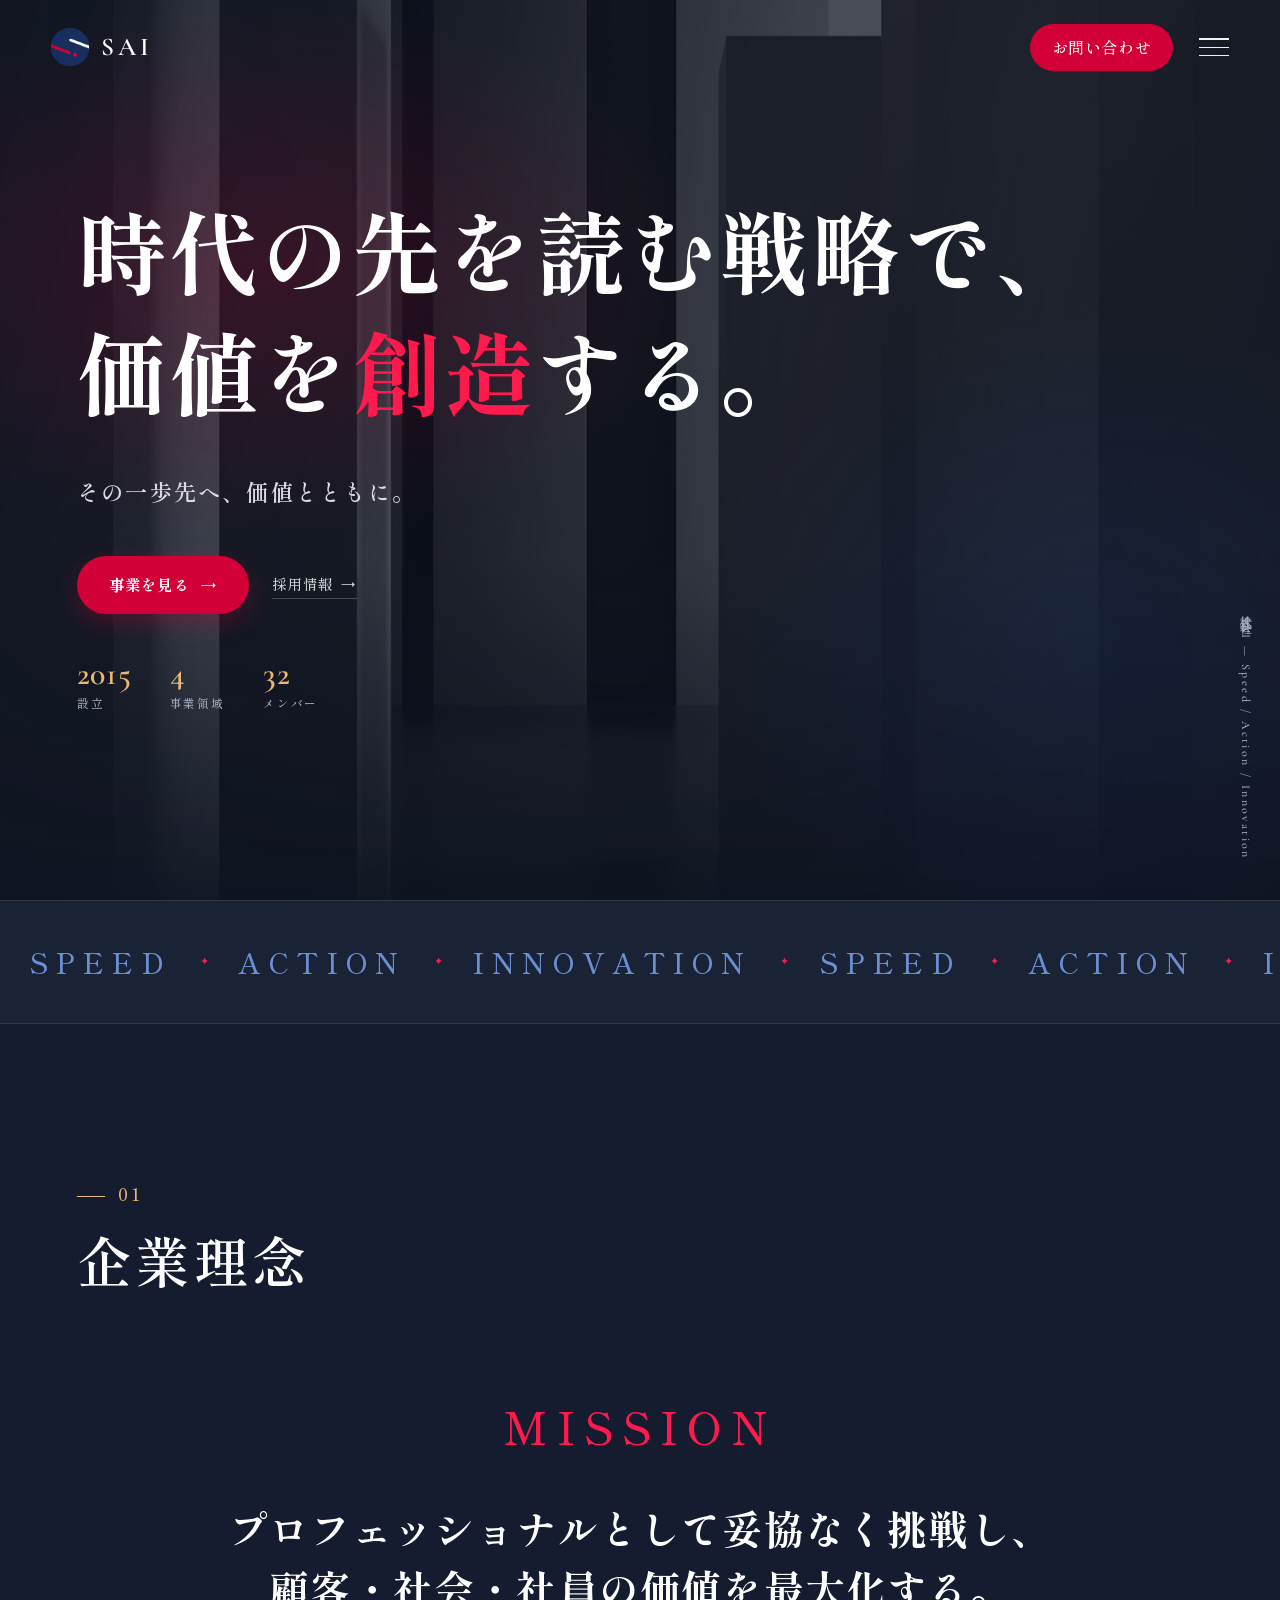
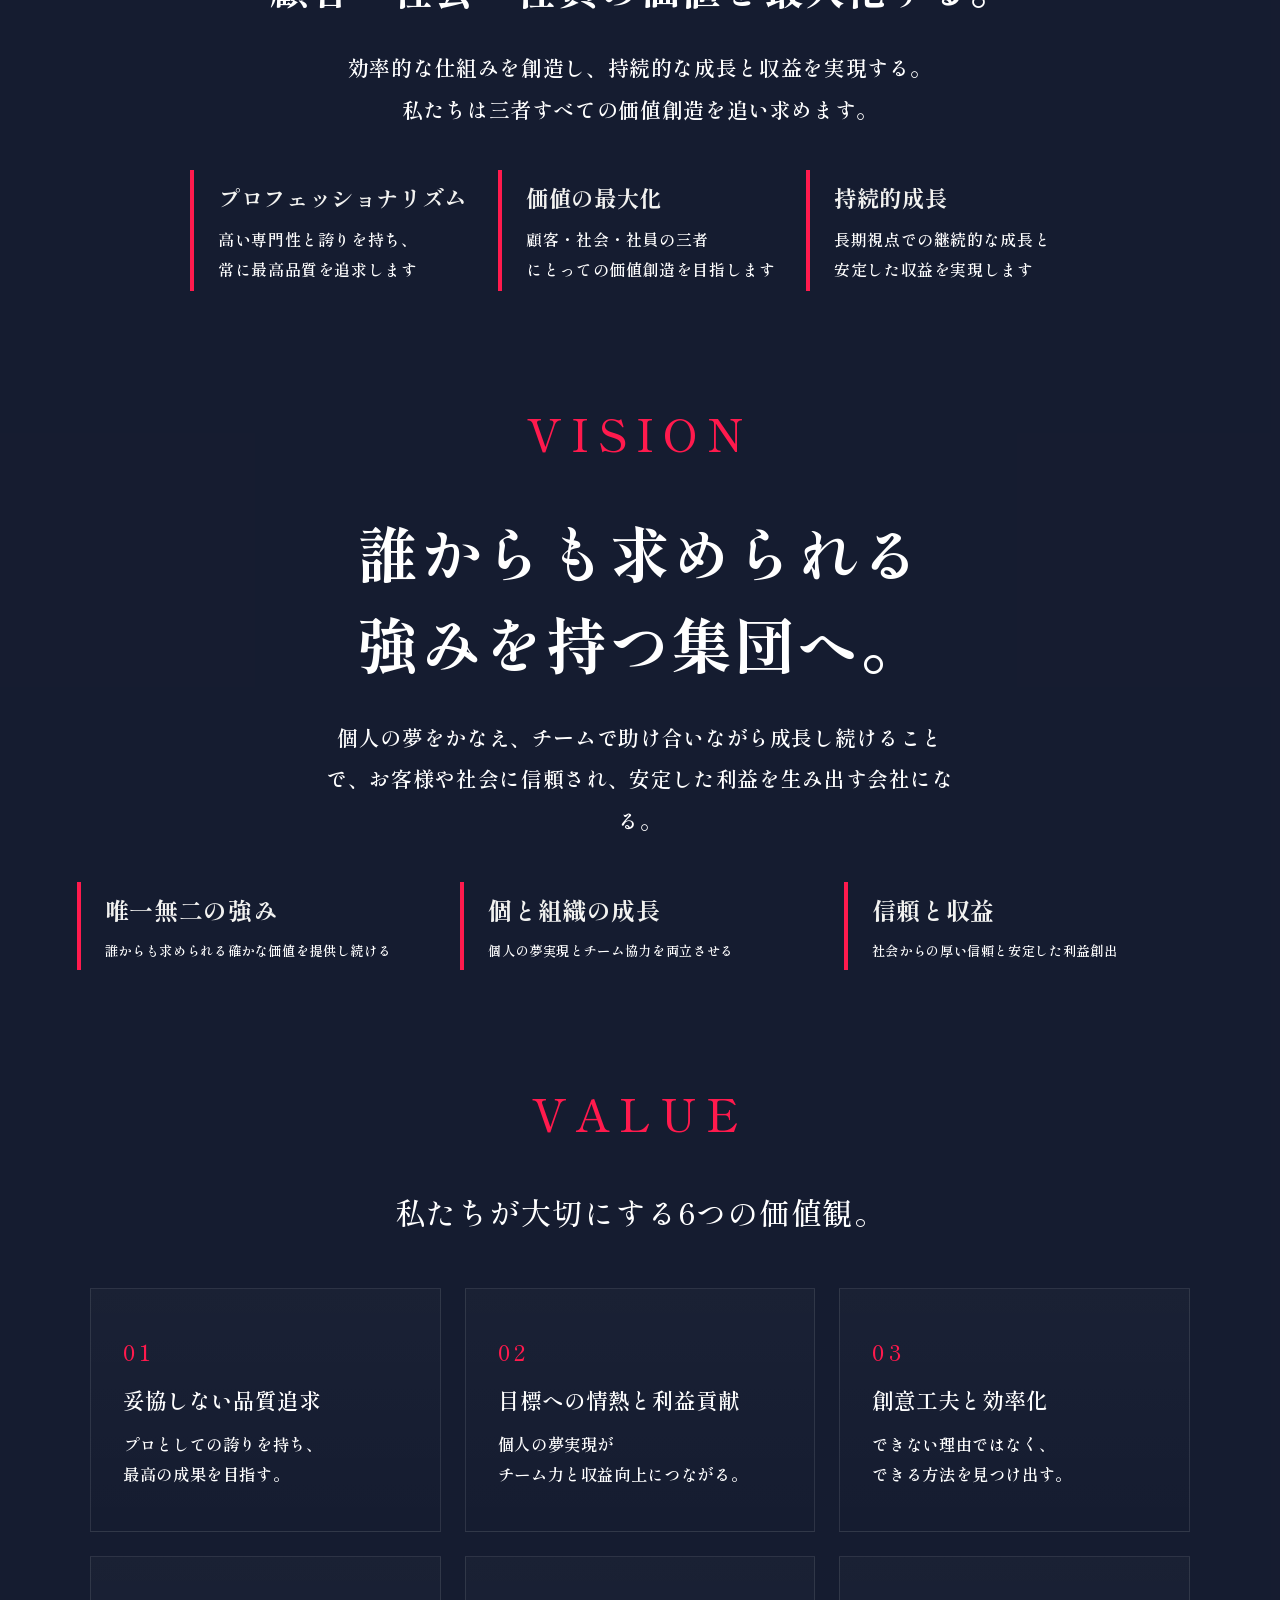
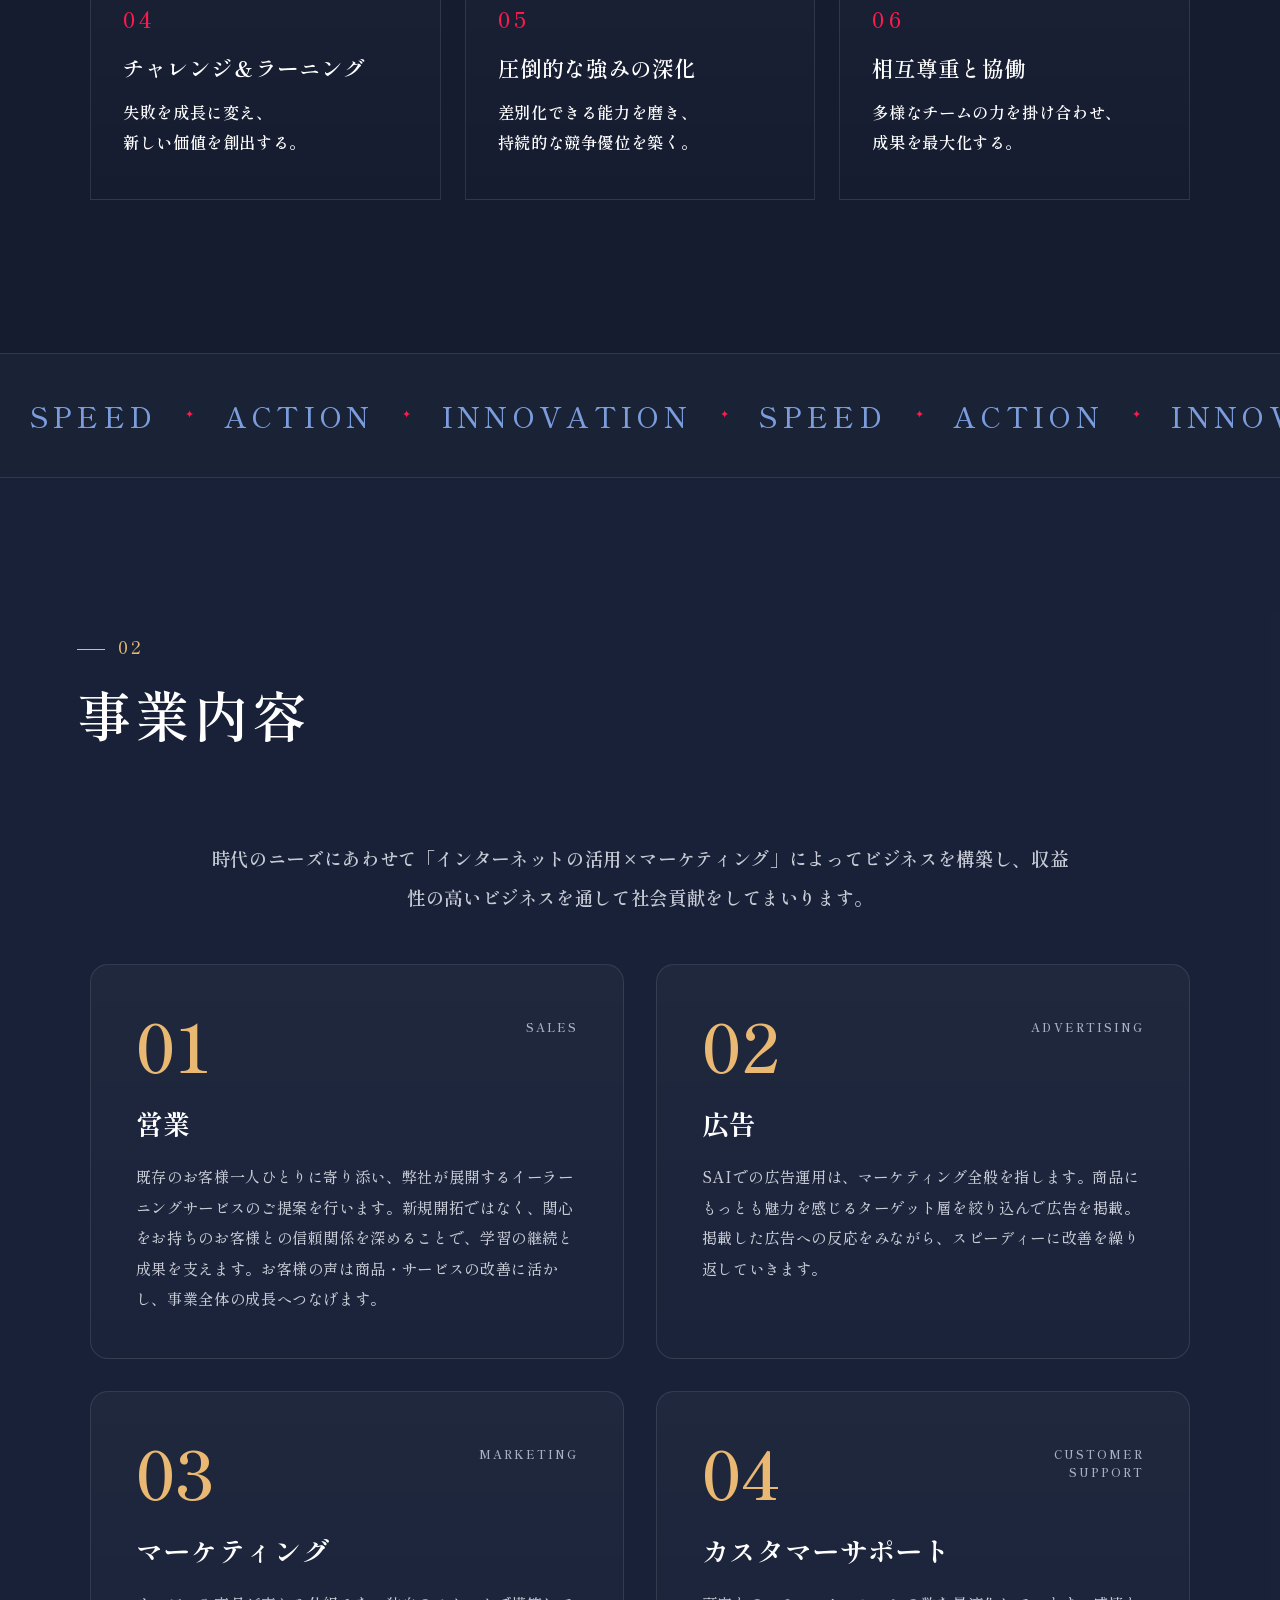
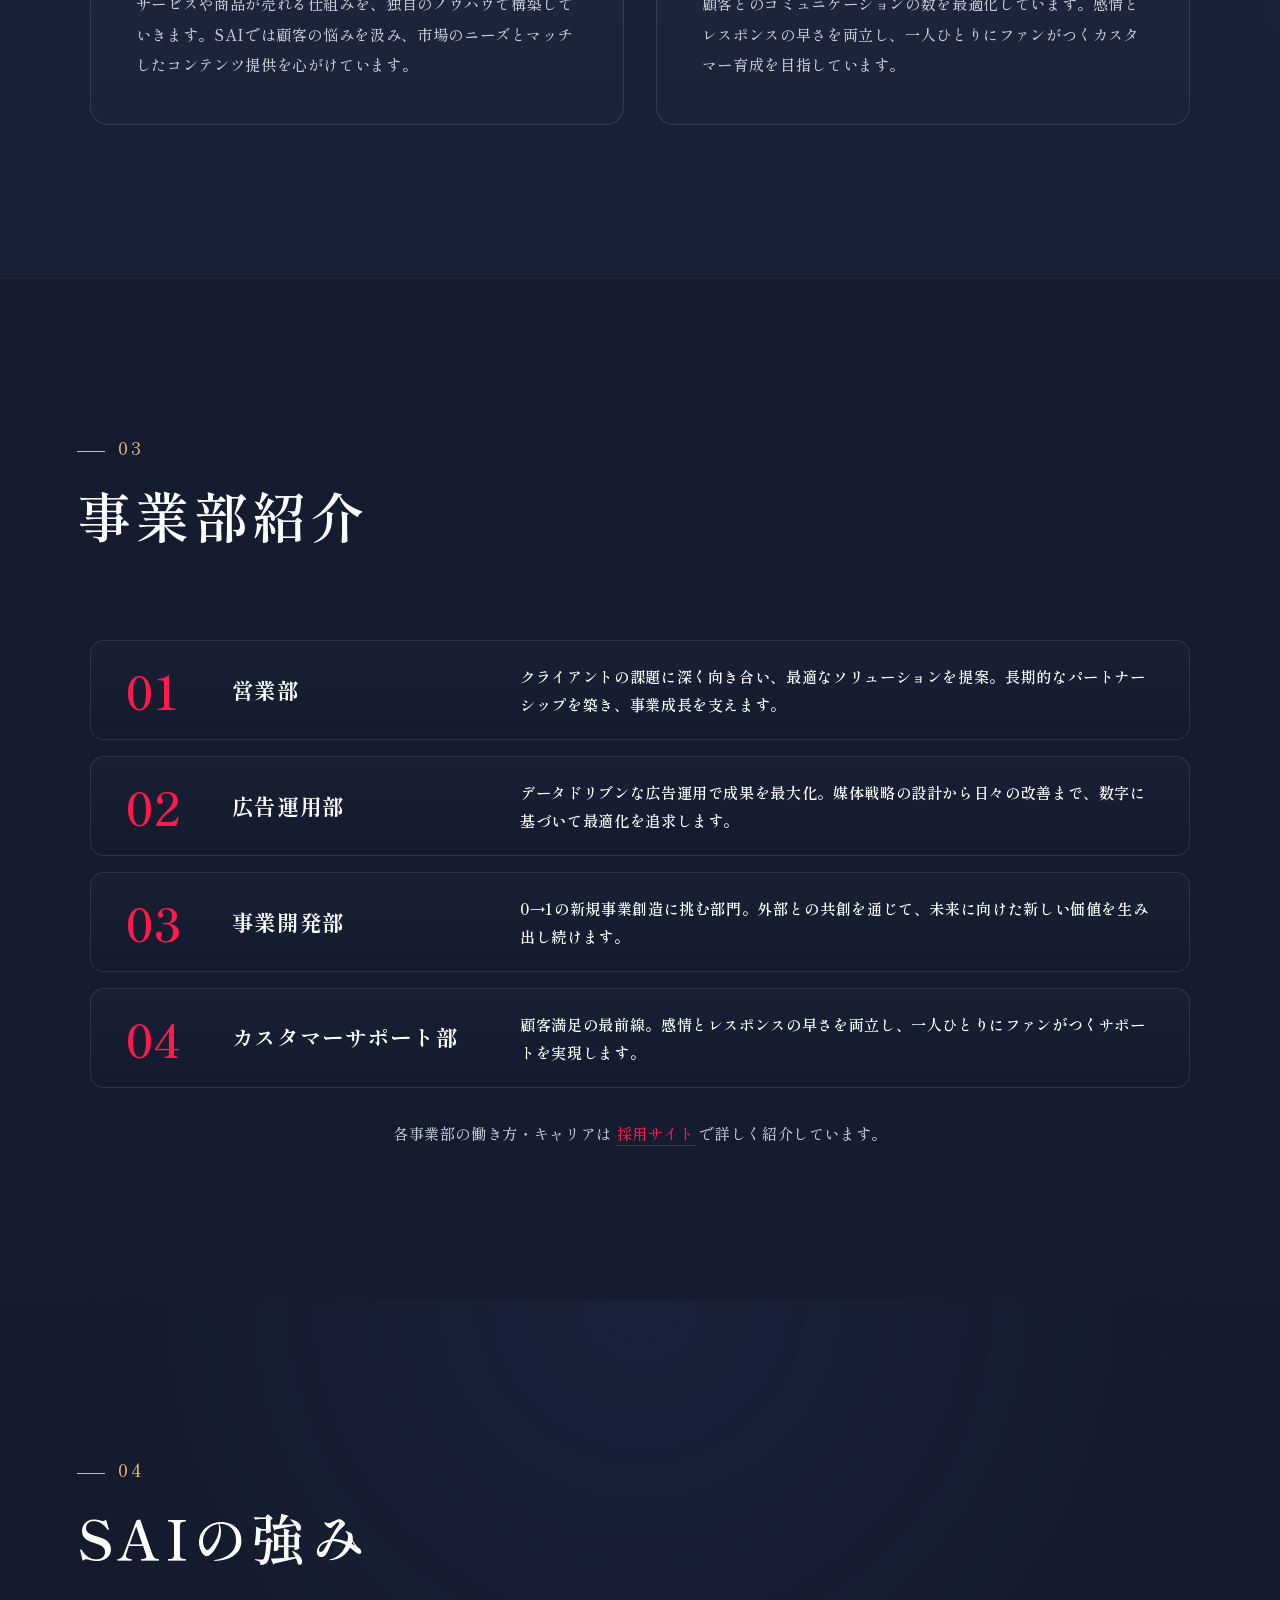
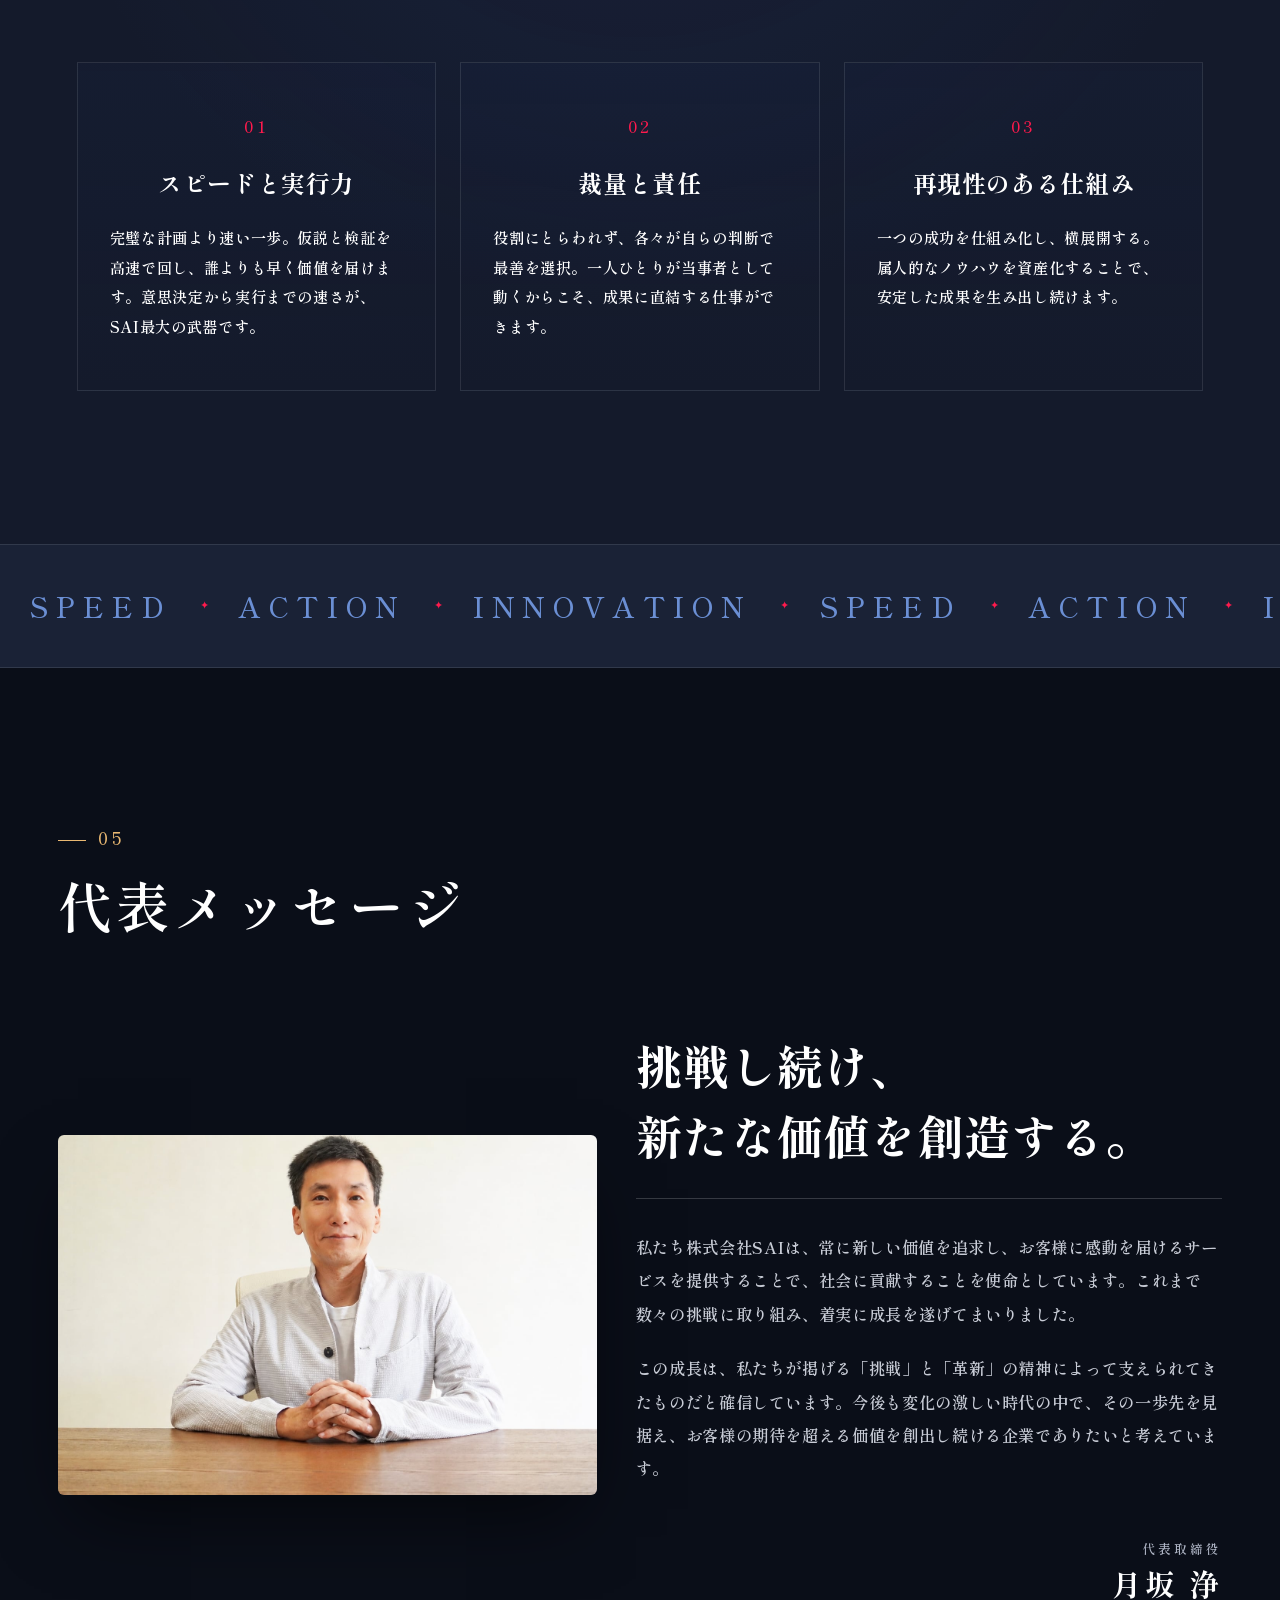
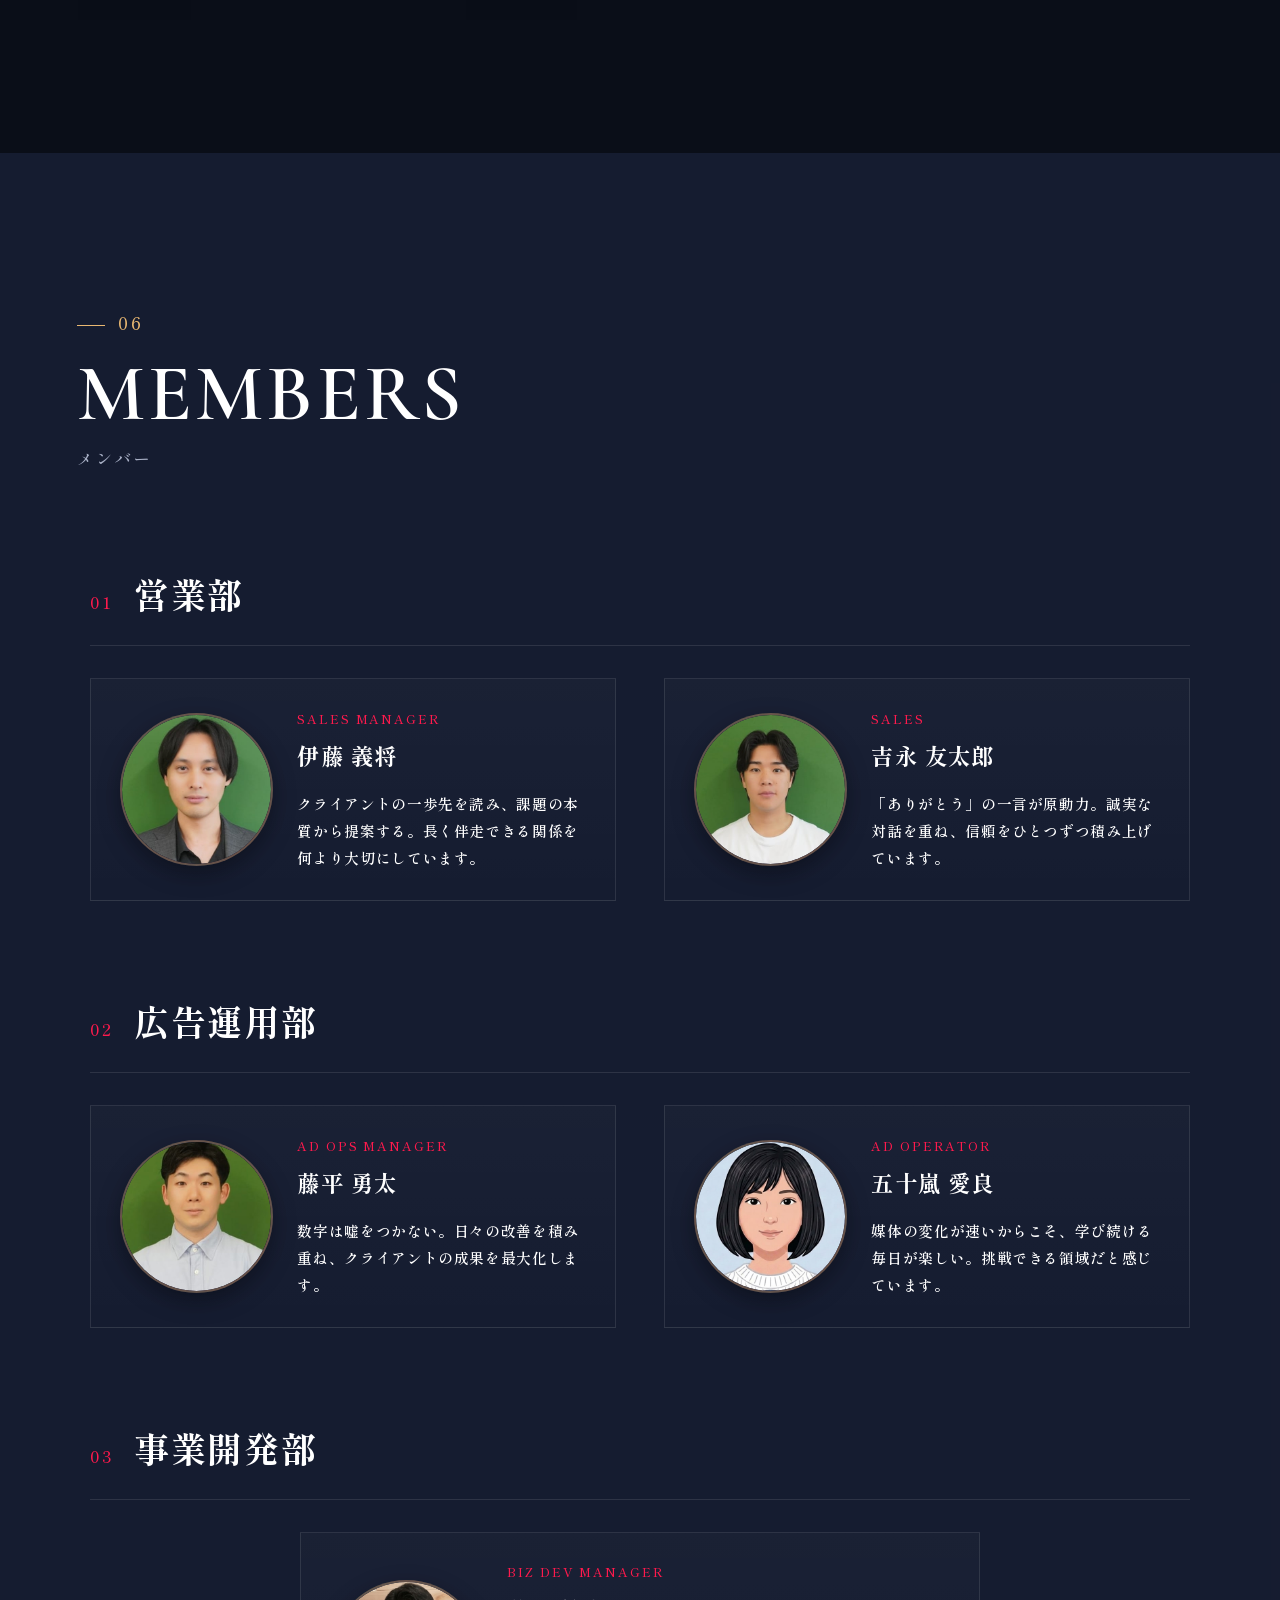
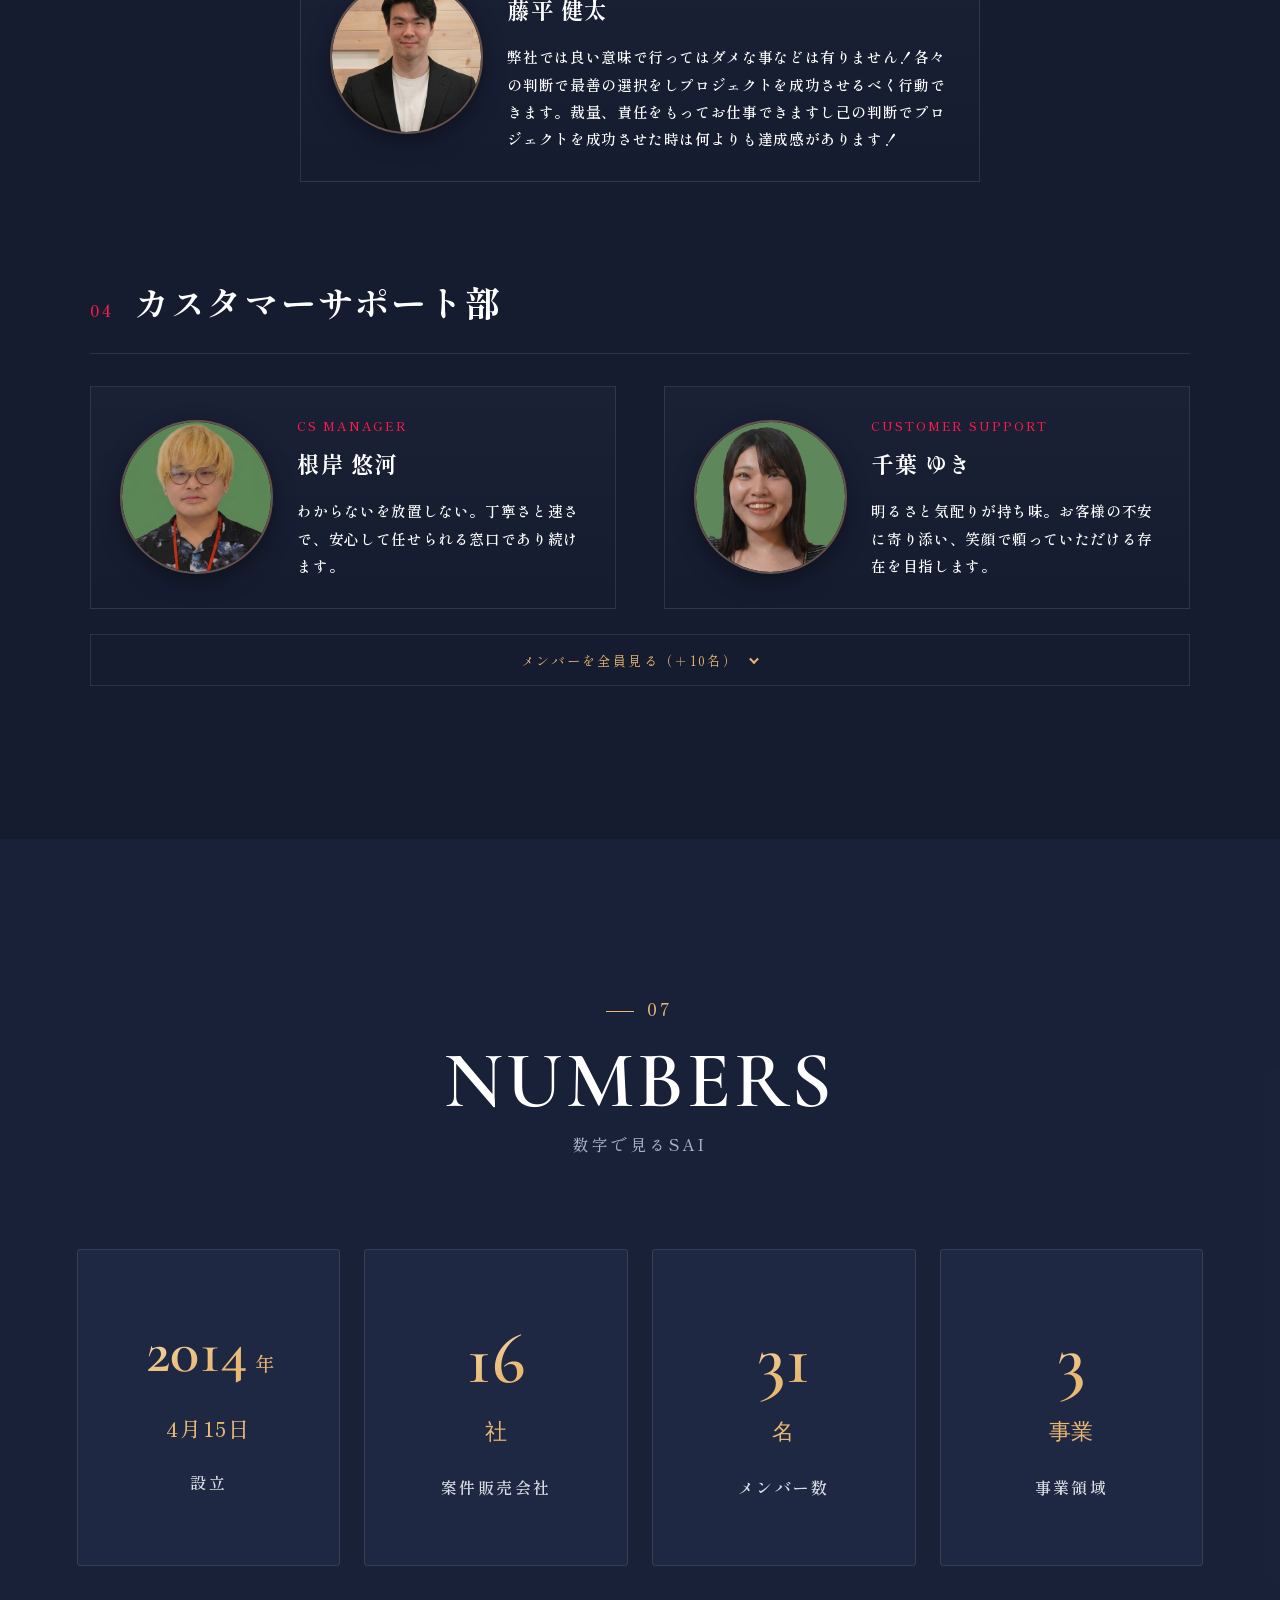
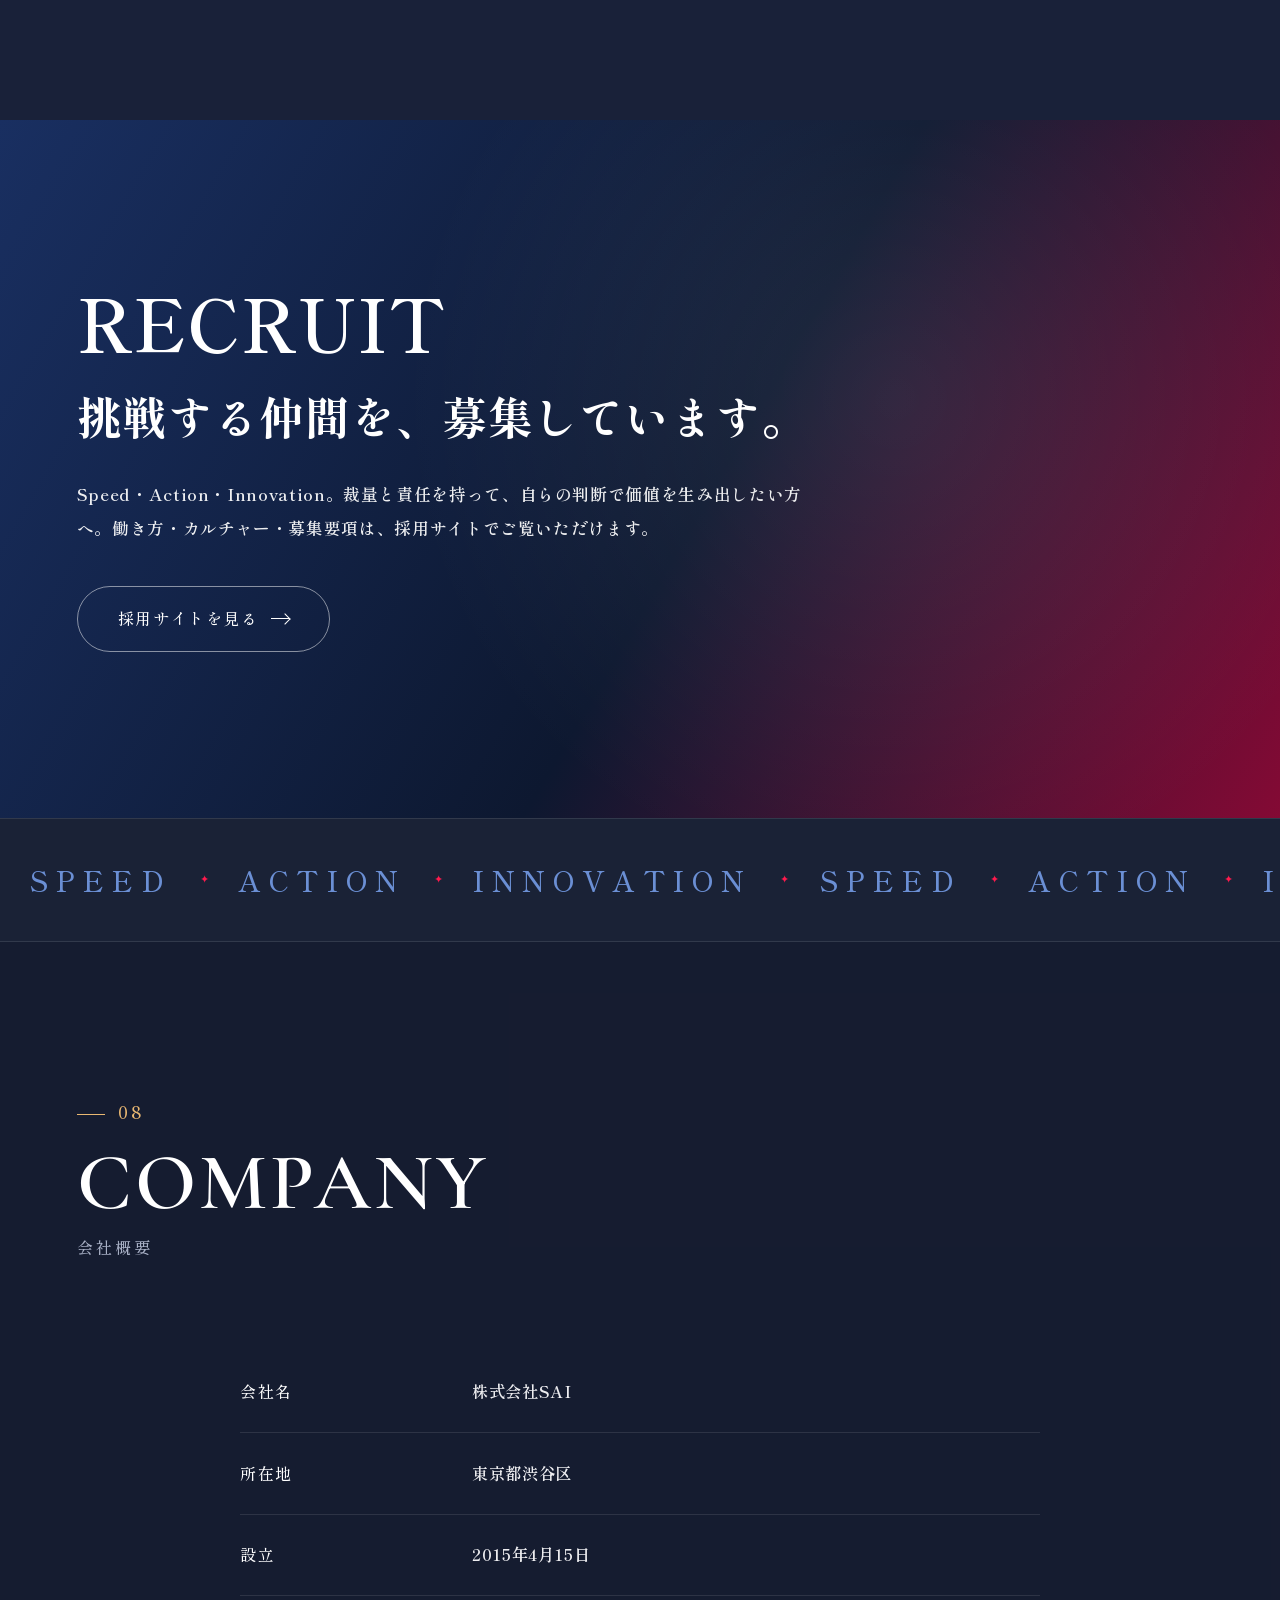
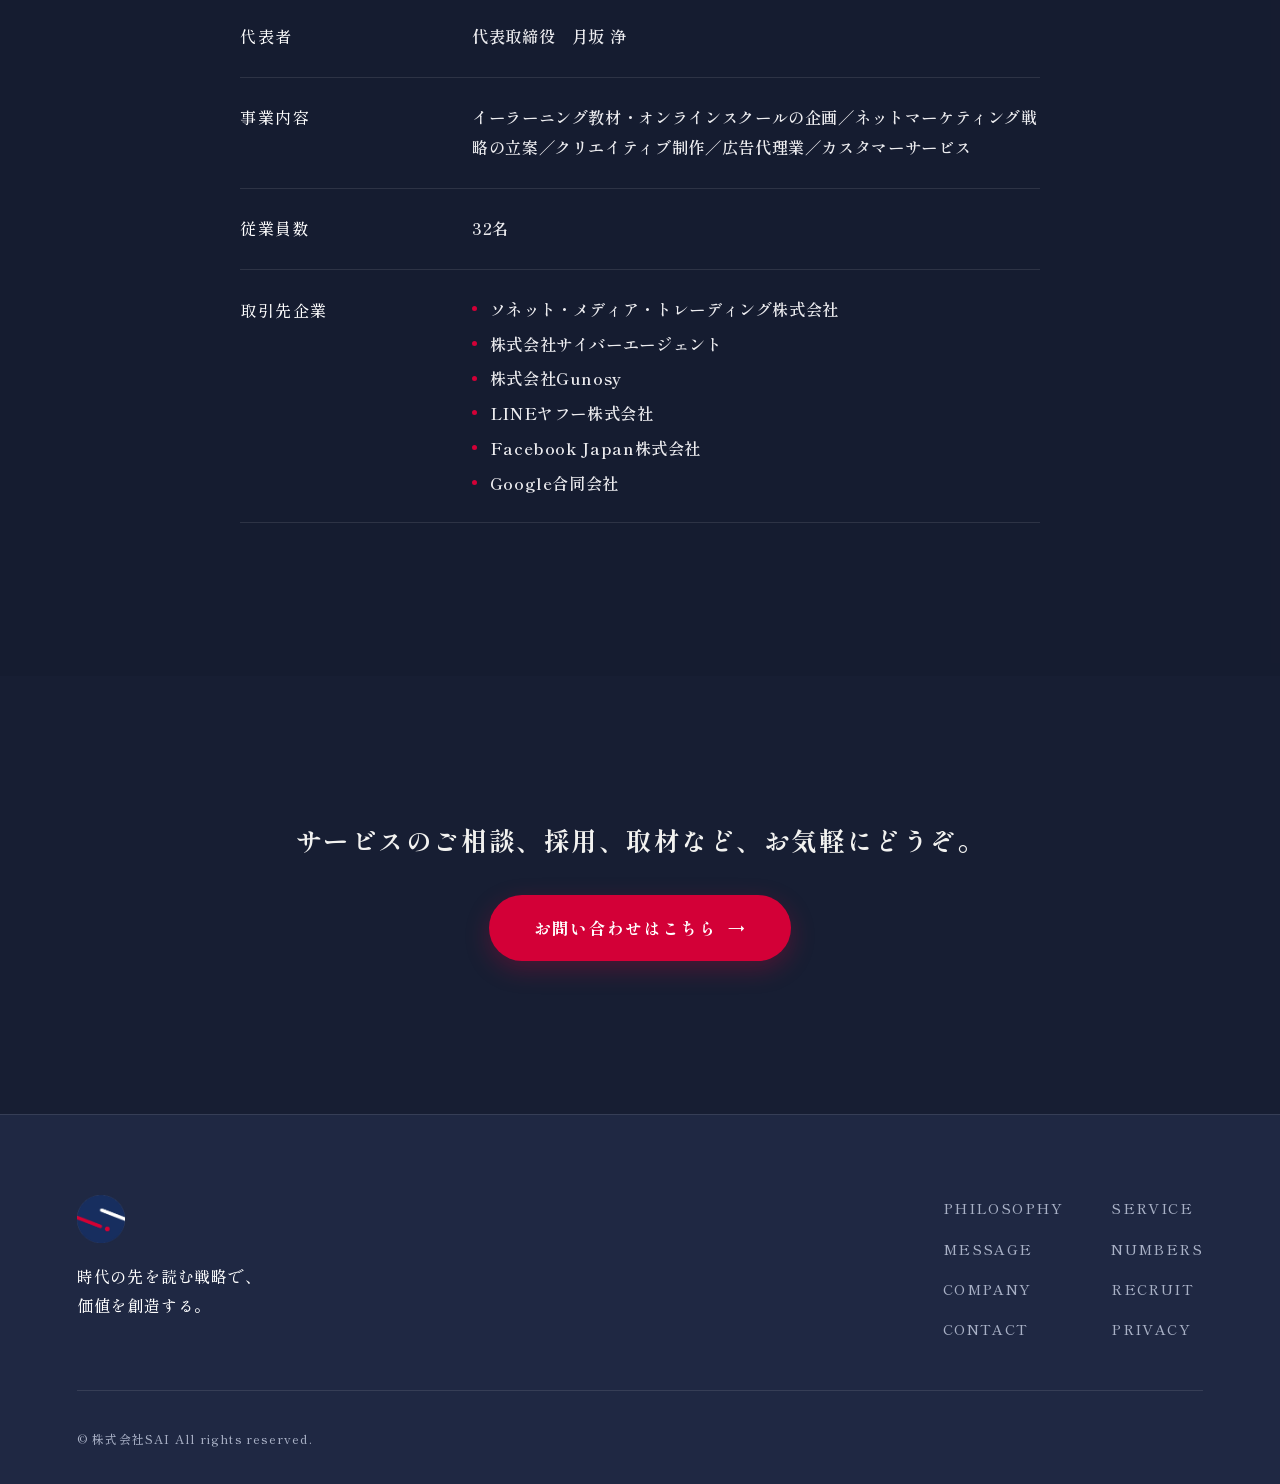
==== commit f046ada4: "事業開発部 藤平健太のメンバー写真を追加（円アイコン） Co-Authored-By: Claude Opus 4.8 <noreply@anthropic.com>" ====
--- a/index.html
+++ b/index.html
@@ -373,7 +373,7 @@
             </div>
             <div class="dept-members dept-solo">
                 <article class="mem-card">
-                    <div class="mem-photo"><span class="ph-label">PHOTO</span></div>
+                    <div class="mem-photo"><img src="images/members/kenta-icon.jpg" alt="藤平 健太"></div>
                     <div class="mem-body">
                         <p class="mem-role">BIZ DEV MANAGER</p>
                         <h4 class="mem-name">藤平 健太</h4>
